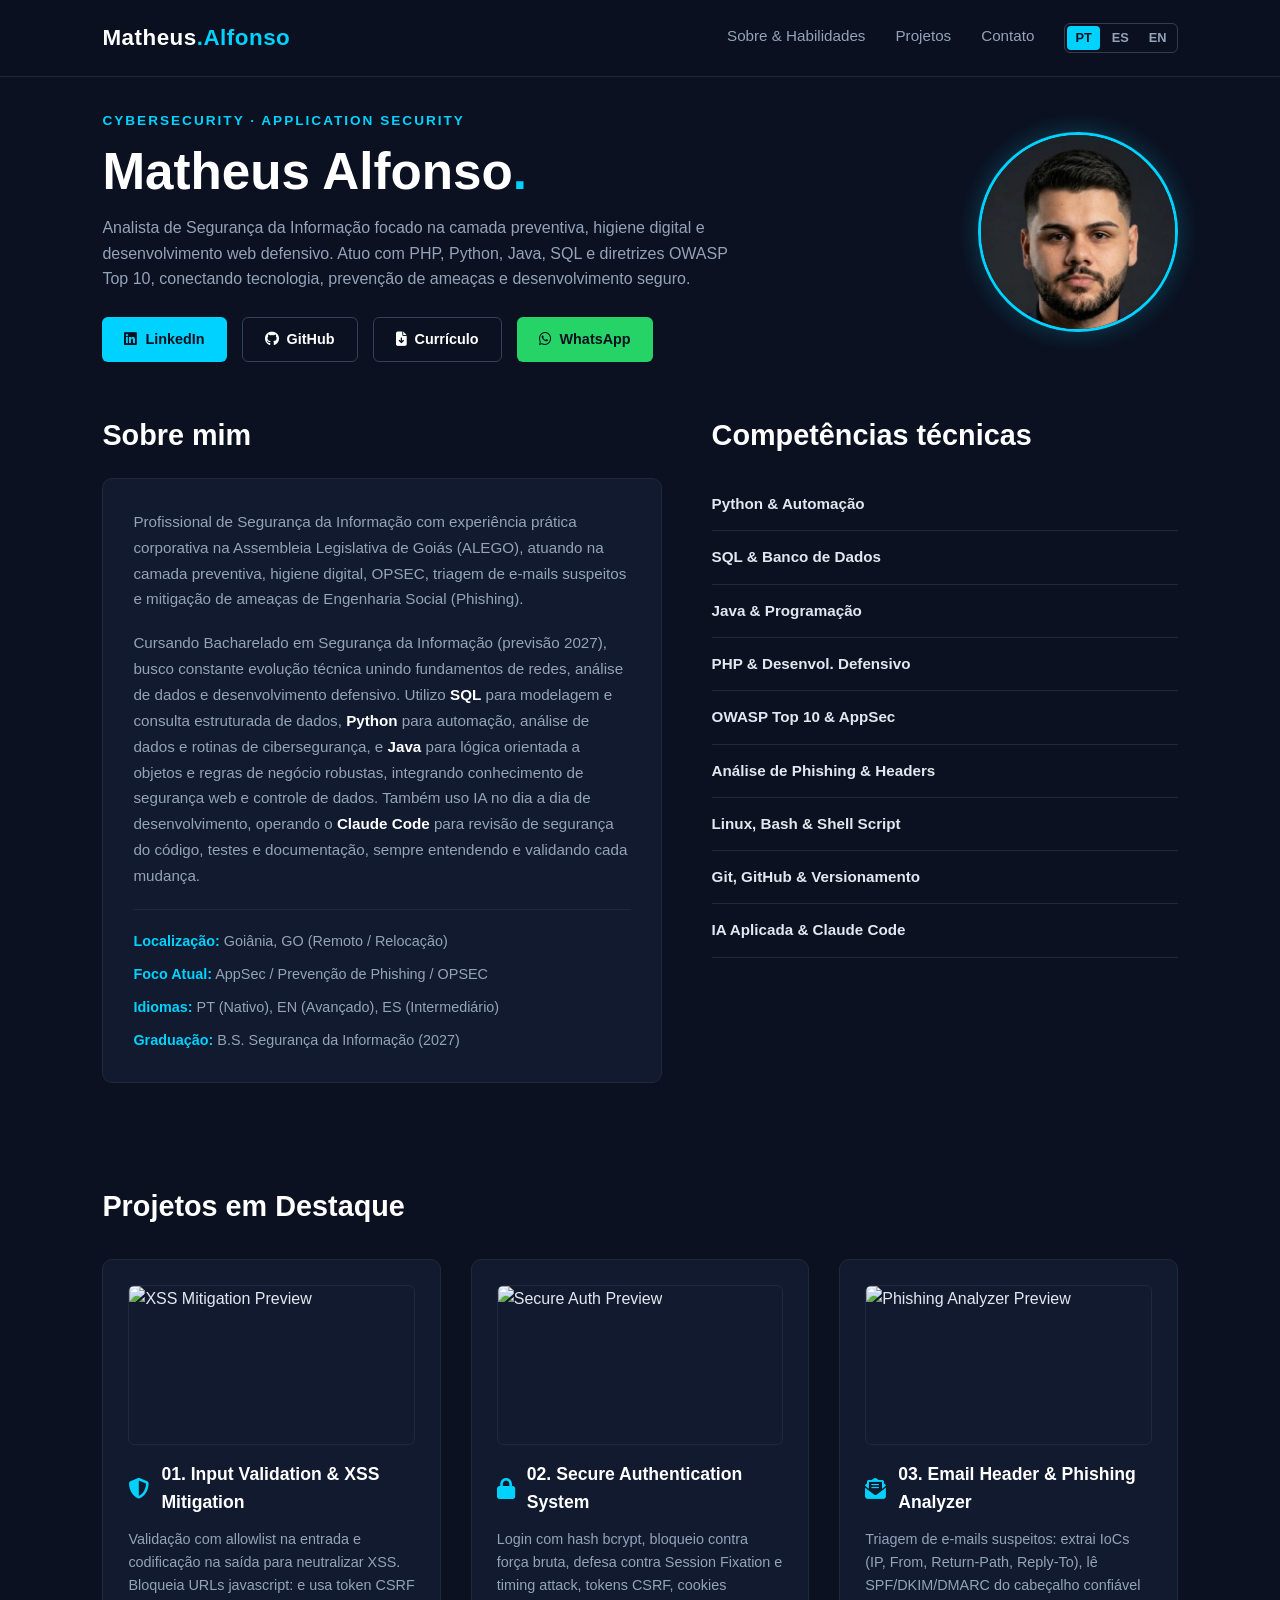
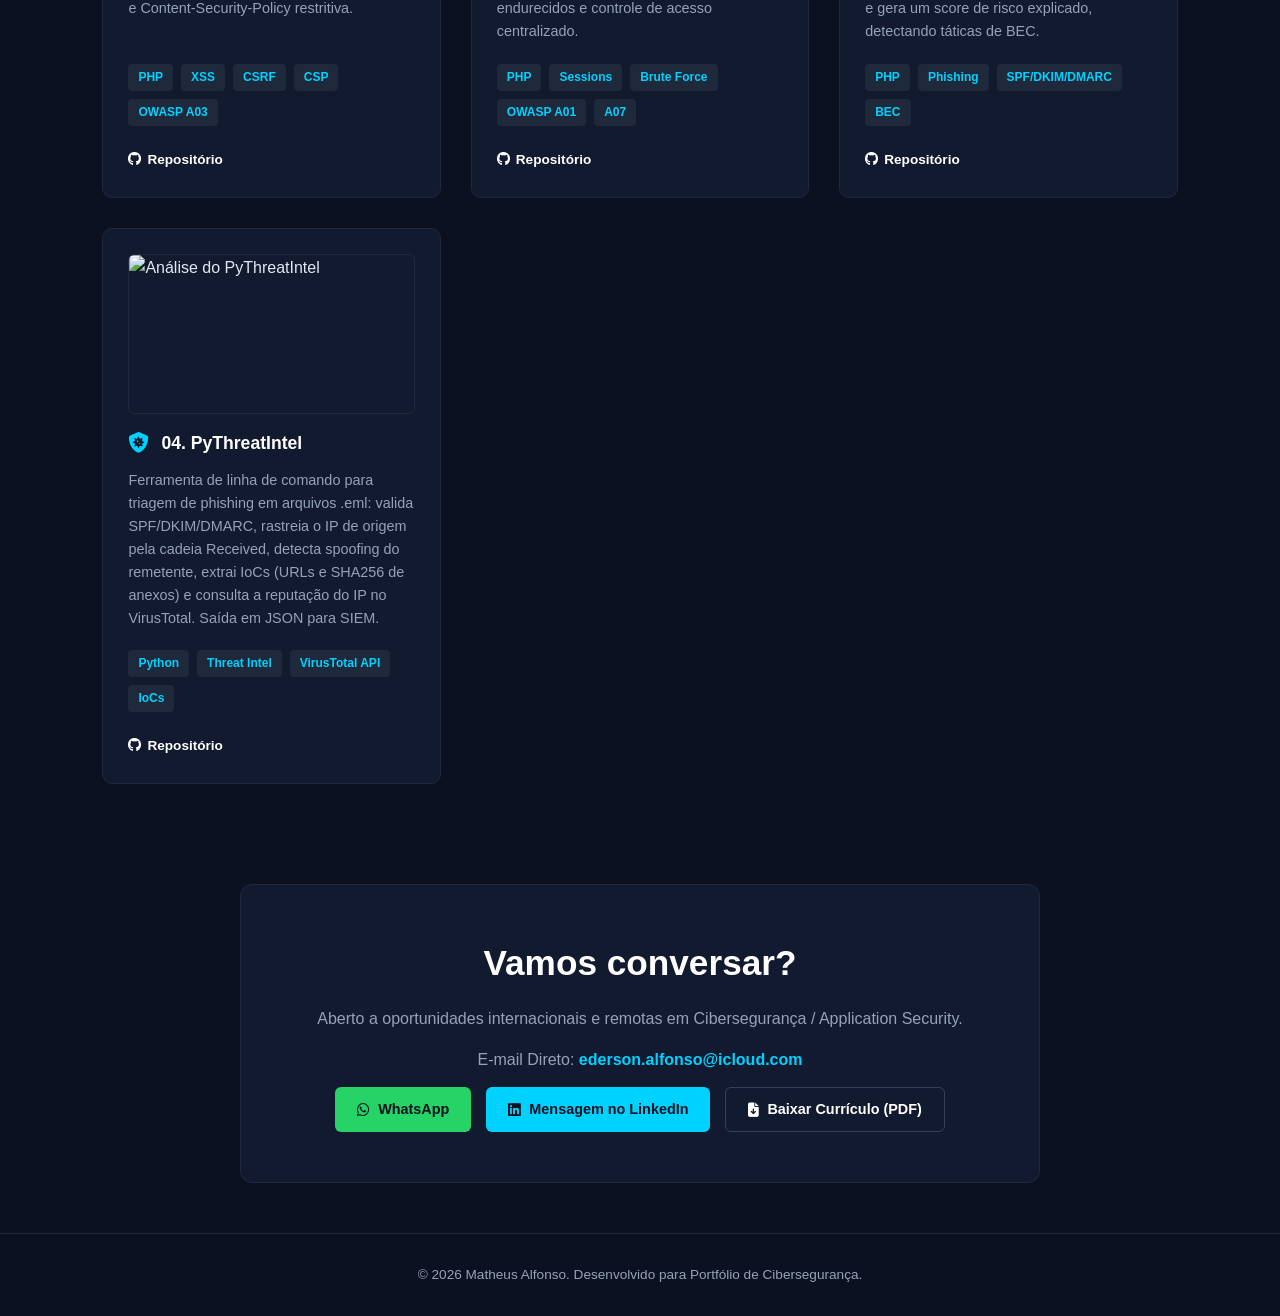
==== index.html @ 8b328e0f "Add PyThreatIntel project card (PT/ES/EN)" ====
<!DOCTYPE html>
<html lang="pt-BR">
<head>
    <meta charset="UTF-8">
    <meta http-equiv="Content-Security-Policy" content="default-src 'none'; img-src 'self' https://raw.githubusercontent.com; style-src 'self' https://cdnjs.cloudflare.com; font-src https://cdnjs.cloudflare.com; base-uri 'none'; form-action 'none'; upgrade-insecure-requests">
    <meta name="referrer" content="strict-origin-when-cross-origin">
    <meta name="viewport" content="width=device-width, initial-scale=1.0">
    <title>Matheus Alfonso | Cybersecurity & Application Security Analyst</title>
    <meta name="description" content="Portfólio de Matheus Alfonso: Application Security, prevenção de phishing e desenvolvimento web defensivo.">
    <link rel="alternate" hreflang="pt-BR" href="https://mattheusalfonso.github.io/">
    <link rel="alternate" hreflang="es" href="https://mattheusalfonso.github.io/es.html">
    <link rel="alternate" hreflang="en" href="https://mattheusalfonso.github.io/en.html">
    <link rel="icon" href="favicon.svg" type="image/svg+xml">
    <link rel="apple-touch-icon" href="apple-touch-icon.png">
    <meta property="og:type" content="website">
    <meta property="og:url" content="https://mattheusalfonso.github.io/">
    <meta property="og:title" content="Matheus Alfonso | Cybersecurity & Application Security Analyst">
    <meta property="og:description" content="Portfólio de Matheus Alfonso: Application Security, prevenção de phishing e desenvolvimento web defensivo.">
    <meta property="og:image" content="https://mattheusalfonso.github.io/og-image.png">
    <meta property="og:image:width" content="1200">
    <meta property="og:image:height" content="630">
    <meta property="og:locale" content="pt_BR">
    <meta name="twitter:card" content="summary_large_image">
    <link rel="stylesheet" href="style.css">
    <!-- FontAwesome para Ícones -->
    <link rel="stylesheet" href="https://cdnjs.cloudflare.com/ajax/libs/font-awesome/6.4.0/css/all.min.css" integrity="sha512-iecdLmaskl7CVkqkXNQ/ZH/XLlvWZOJyj7Yy7tcenmpD1ypASozpmT/E0iPtmFIB46ZmdtAc9eNBvH0H/ZpiBw==" crossorigin="anonymous" referrerpolicy="no-referrer">
</head>
<body>

    <!-- NAV BAR -->
    <nav class="navbar">
        <div class="logo">Matheus<span>.Alfonso</span></div>
        <ul class="nav-links">
            <li><a href="#about">Sobre & Habilidades</a></li>
            <li><a href="#projects">Projetos</a></li>
            <li><a href="#contact">Contato</a></li>
            <li class="lang-switch"><a href="index.html" class="active" aria-current="true">PT</a><a href="es.html" lang="es">ES</a><a href="en.html" lang="en">EN</a></li>
        </ul>
    </nav>

    <!-- HERO SECTION (COM BIO EMBAIXO DO NOME) -->
    <header class="hero">
        <div class="hero-container">
            <div class="hero-content">
                <span class="hero-subtitle">CYBERSECURITY · APPLICATION SECURITY</span>
                <h1>Matheus Alfonso<span class="dot">.</span></h1>
                
                <!-- BIO CURTA EMBAIXO DO NOME -->
                <p class="hero-bio">
                    Analista de Segurança da Informação focado na camada preventiva, higiene digital e desenvolvimento web defensivo. Atuo com PHP, Python, Java, SQL e diretrizes OWASP Top 10, conectando tecnologia, prevenção de ameaças e desenvolvimento seguro.
                </p>
                
                <!-- BOTÕES DO TOPO -->
                <div class="hero-buttons">
                    <a href="https://www.linkedin.com/in/mattheusalfonso" target="_blank" rel="noopener noreferrer" class="btn btn-primary"><i class="fab fa-linkedin"></i> LinkedIn</a>
                    <a href="https://github.com/MattheusAlfonso" target="_blank" rel="noopener noreferrer" class="btn btn-secondary"><i class="fab fa-github"></i> GitHub</a>
                    <a href="cv-pt.pdf" download="CV-Matheus-Alfonso-PT.pdf" class="btn btn-secondary"><i class="fas fa-file-arrow-down"></i> Currículo</a>
                    <a href="https://wa.me/5562920038598?text=Ol%C3%A1%20Matheus,%20vi%20seu%20portf%C3%B3lio%20de%20Ciberseguran%C3%A7a%20e%20gostaria%20de%20conversar!" target="_blank" rel="noopener noreferrer" class="btn btn-whatsapp"><i class="fab fa-whatsapp"></i> WhatsApp</a>
                </div>
            </div>
            
            <!-- FOTO DE PERFIL COM SHADOW NEON -->
            <div class="hero-avatar">
                <img src="profile.jpg" alt="Matheus Alfonso" class="avatar-img">
            </div>
        </div>
    </header>

    <!-- SOBRE MIM + COMPETÊNCIAS TÉCNICAS (LADO A LADO) -->
    <section id="about" class="section">
        <div class="about-container">
            
            <!-- COLUNA DA ESQUERDA: SOBRE MIM -->
            <div class="about-text-column">
                <h2 class="section-title-left">Sobre mim</h2>
                <div class="about-card">
                    <p>Profissional de Segurança da Informação com experiência prática corporativa na Assembleia Legislativa de Goiás (ALEGO), atuando na camada preventiva, higiene digital, OPSEC, triagem de e-mails suspeitos e mitigação de ameaças de Engenharia Social (Phishing).</p>

                    <p>Cursando Bacharelado em Segurança da Informação (previsão 2027), busco constante evolução técnica unindo fundamentos de redes, análise de dados e desenvolvimento defensivo. Utilizo <strong>SQL</strong> para modelagem e consulta estruturada de dados, <strong>Python</strong> para automação, análise de dados e rotinas de cibersegurança, e <strong>Java</strong> para lógica orientada a objetos e regras de negócio robustas, integrando conhecimento de segurança web e controle de dados. Também uso IA no dia a dia de desenvolvimento, operando o <strong>Claude Code</strong> para revisão de segurança do código, testes e documentação, sempre entendendo e validando cada mudança.</p>

                    <div class="info-grid">
                        <div><strong>Localização:</strong> Goiânia, GO (Remoto / Relocação)</div>
                        <div><strong>Foco Atual:</strong> AppSec / Prevenção de Phishing / OPSEC</div>
                        <div><strong>Idiomas:</strong> PT (Nativo), EN (Avançado), ES (Intermediário)</div>
                        <div><strong>Graduação:</strong> B.S. Segurança da Informação (2027)</div>
                    </div>
                </div>
            </div>

            <!-- COLUNA DA DIREITA: COMPETÊNCIAS TÉCNICAS -->
            <div class="skills-column">
                <h2 class="skills-title">Competências técnicas</h2>
                <div class="skills-grid">
                    <div class="skill-item">
                        <span class="skill-name">Python & Automação</span>
                    </div>
                    <div class="skill-item">
                        <span class="skill-name">SQL & Banco de Dados</span>
                    </div>
                    <div class="skill-item">
                        <span class="skill-name">Java & Programação</span>
                    </div>
                    <div class="skill-item">
                        <span class="skill-name">PHP & Desenvol. Defensivo</span>
                    </div>
                    <div class="skill-item">
                        <span class="skill-name">OWASP Top 10 & AppSec</span>
                    </div>
                    <div class="skill-item">
                        <span class="skill-name">Análise de Phishing & Headers</span>
                    </div>
                    <div class="skill-item">
                        <span class="skill-name">Linux, Bash & Shell Script</span>
                    </div>
                    <div class="skill-item">
                        <span class="skill-name">Git, GitHub & Versionamento</span>
                    </div>
                    <div class="skill-item">
                        <span class="skill-name">IA Aplicada & Claude Code</span>
                    </div>
                </div>
            </div>

        </div>
    </section>

    <!-- PROJETOS EM DESTAQUE -->
    <section id="projects" class="section">
        <h2 class="section-title">Projetos em Destaque</h2>
        <div class="projects-grid">

            <!-- Card 1 -->
            <div class="project-card">
                <div class="project-img-box">
                    <img src="https://raw.githubusercontent.com/MattheusAlfonso/01-input-validation-security/main/preview.png" alt="XSS Mitigation Preview" class="project-img">
                </div>
                <div class="card-header">
                    <i class="fas fa-shield-alt project-icon"></i>
                    <h3>01. Input Validation & XSS Mitigation</h3>
                </div>
                <p>Validação com allowlist na entrada e codificação na saída para neutralizar XSS. Bloqueia URLs <code>javascript:</code> e usa token CSRF e Content-Security-Policy restritiva.</p>
                <div class="tags">
                    <span>PHP</span> <span>XSS</span> <span>CSRF</span> <span>CSP</span> <span>OWASP A03</span>
                </div>
                <div class="card-links">
                    <a href="https://github.com/MattheusAlfonso/01-input-validation-security" target="_blank" rel="noopener noreferrer"><i class="fab fa-github"></i> Repositório</a>
                </div>
            </div>

            <!-- Card 2 -->
            <div class="project-card">
                <div class="project-img-box">
                    <img src="https://raw.githubusercontent.com/MattheusAlfonso/secure-auth-system/main/preview.png" alt="Secure Auth Preview" class="project-img">
                </div>
                <div class="card-header">
                    <i class="fas fa-lock project-icon"></i>
                    <h3>02. Secure Authentication System</h3>
                </div>
                <p>Login com hash bcrypt, bloqueio contra força bruta, defesa contra Session Fixation e timing attack, tokens CSRF, cookies endurecidos e controle de acesso centralizado.</p>
                <div class="tags">
                    <span>PHP</span> <span>Sessions</span> <span>Brute Force</span> <span>OWASP A01</span> <span>A07</span>
                </div>
                <div class="card-links">
                    <a href="https://github.com/MattheusAlfonso/secure-auth-system" target="_blank" rel="noopener noreferrer"><i class="fab fa-github"></i> Repositório</a>
                </div>
            </div>

            <!-- Card 3 -->
            <div class="project-card">
                <div class="project-img-box">
                    <img src="https://raw.githubusercontent.com/MattheusAlfonso/email-header-analyzer/main/preview.png" alt="Phishing Analyzer Preview" class="project-img">
                </div>
                <div class="card-header">
                    <i class="fas fa-envelope-open-text project-icon"></i>
                    <h3>03. Email Header & Phishing Analyzer</h3>
                </div>
                <p>Triagem de e-mails suspeitos: extrai IoCs (IP, From, Return-Path, Reply-To), lê SPF/DKIM/DMARC do cabeçalho confiável e gera um score de risco explicado, detectando táticas de BEC.</p>
                <div class="tags">
                    <span>PHP</span> <span>Phishing</span> <span>SPF/DKIM/DMARC</span> <span>BEC</span>
                </div>
                <div class="card-links">
                    <a href="https://github.com/MattheusAlfonso/email-header-analyzer" target="_blank" rel="noopener noreferrer"><i class="fab fa-github"></i> Repositório</a>
                </div>
            </div>

            <!-- Card 4 -->
            <div class="project-card">
                <div class="project-img-box">
                    <img src="https://raw.githubusercontent.com/MattheusAlfonso/pythreatintel/main/img/samples-phishing.png" alt="Análise do PyThreatIntel" class="project-img">
                </div>
                <div class="card-header">
                    <i class="fas fa-shield-virus project-icon"></i>
                    <h3>04. PyThreatIntel</h3>
                </div>
                <p>Ferramenta de linha de comando para triagem de phishing em arquivos .eml: valida SPF/DKIM/DMARC, rastreia o IP de origem pela cadeia Received, detecta spoofing do remetente, extrai IoCs (URLs e SHA256 de anexos) e consulta a reputação do IP no VirusTotal. Saída em JSON para SIEM.</p>
                <div class="tags">
                    <span>Python</span> <span>Threat Intel</span> <span>VirusTotal API</span> <span>IoCs</span>
                </div>
                <div class="card-links">
                    <a href="https://github.com/MattheusAlfonso/pythreatintel" target="_blank" rel="noopener noreferrer"><i class="fab fa-github"></i> Repositório</a>
                </div>
            </div>

        </div>
    </section>

    <!-- CONTATO -->
    <section id="contact" class="section">
        <div class="contact-box">
            <h2>Vamos conversar?</h2>
            <p>Aberto a oportunidades internacionais e remotas em Cibersegurança / Application Security.</p>
            <p class="email-clean">E-mail Direto: <span>ederson.alfonso@icloud.com</span></p>
            <div class="contact-buttons">
                <a href="https://wa.me/5562920038598?text=Ol%C3%A1%20Matheus,%20vi%20seu%20portf%C3%B3lio%20de%20Ciberseguran%C3%A7a%20e%20gostaria%20de%20conversar!" target="_blank" rel="noopener noreferrer" class="btn btn-whatsapp"><i class="fab fa-whatsapp"></i> WhatsApp</a>
                <a href="https://www.linkedin.com/in/mattheusalfonso" target="_blank" rel="noopener noreferrer" class="btn btn-primary"><i class="fab fa-linkedin"></i> Mensagem no LinkedIn</a>
                <a href="cv-pt.pdf" download="CV-Matheus-Alfonso-PT.pdf" class="btn btn-secondary"><i class="fas fa-file-arrow-down"></i> Baixar Currículo (PDF)</a>
            </div>
        </div>
    </section>

    <footer>
        <p>&copy; 2026 Matheus Alfonso. Desenvolvido para Portfólio de Cibersegurança.</p>
    </footer>

</body>
</html>
---- style.css ----
/* RESET E VARIÁVEIS GLOBAIS */
* {
    margin: 0;
    padding: 0;
    box-sizing: border-box;
    font-family: 'Segoe UI', Roboto, -apple-system, sans-serif;
}

:root {
    --bg-color: #0b1120;
    --card-bg: #111a2e;
    --accent-blue: #00d2ff;
    --accent-green: #25d366;
    --text-primary: #e2e8f0;
    --text-secondary: #94a3b8;
    --border-color: #1e293b;
    --card-hover: #162238;
}

body {
    background-color: var(--bg-color);
    color: var(--text-primary);
    line-height: 1.6;
    overflow-x: hidden;
}

/* NAVBAR */
.navbar {
    display: flex;
    justify-content: space-between;
    align-items: center;
    padding: 20px 8%;
    background-color: rgba(11, 17, 32, 0.95);
    position: fixed;
    top: 0;
    width: 100%;
    z-index: 1000;
    backdrop-filter: blur(8px);
    border-bottom: 1px solid var(--border-color);
}

.logo {
    font-size: 1.4rem;
    font-weight: 700;
    color: #fff;
    letter-spacing: 0.5px;
}

.logo span {
    color: var(--accent-blue);
}

.nav-links {
    display: flex;
    list-style: none;
    gap: 30px;
}

.nav-links a {
    color: var(--text-secondary);
    text-decoration: none;
    font-size: 0.95rem;
    transition: color 0.3s ease;
}

.nav-links a:hover {
    color: var(--accent-blue);
}

/* HERO SECTION (COMPACTO E ALINHADO) */
.hero {
    padding: 110px 8% 30px 8%;
    display: flex;
    align-items: center;
}

.hero-container {
    display: flex;
    justify-content: space-between;
    align-items: center;
    width: 100%;
    gap: 50px;
}

.hero-content {
    max-width: 650px;
}

.hero-subtitle {
    color: var(--accent-blue);
    font-size: 0.85rem;
    font-weight: 600;
    letter-spacing: 2px;
    display: block;
    margin-bottom: 12px;
}

.hero-content h1 {
    font-size: 3.2rem;
    font-weight: 800;
    line-height: 1.1;
    color: #ffffff;
    margin-bottom: 15px;
}

.hero-content .dot {
    color: var(--accent-blue);
}

.hero-bio {
    font-size: 1rem;
    color: var(--text-secondary);
    margin-bottom: 25px;
    line-height: 1.6;
}

.hero-buttons {
    display: flex;
    gap: 15px;
    flex-wrap: wrap;
}

/* BOTÕES */
.btn {
    padding: 10px 22px;
    border-radius: 6px;
    text-decoration: none;
    font-weight: 600;
    font-size: 0.9rem;
    display: inline-flex;
    align-items: center;
    gap: 8px;
    transition: all 0.3s ease;
}

.btn-primary {
    background-color: var(--accent-blue);
    color: #0b1120;
}

.btn-primary:hover {
    background-color: #38bdf8;
    transform: translateY(-2px);
}

.btn-secondary {
    background-color: transparent;
    color: #fff;
    border: 1px solid #334155;
}

.btn-secondary:hover {
    background-color: #1e293b;
    border-color: var(--text-secondary);
    transform: translateY(-2px);
}

.btn-whatsapp {
    background-color: var(--accent-green);
    color: #0b1120;
}

.btn-whatsapp:hover {
    background-color: #20ba5a;
    transform: translateY(-2px);
}

/* AVATAR HERO */
.hero-avatar {
    flex-shrink: 0;
}

.avatar-img {
    width: 200px;
    height: 200px;
    border-radius: 50%;
    object-fit: cover;
    border: 3px solid var(--accent-blue);
    box-shadow: 0 0 25px rgba(0, 210, 255, 0.25);
}

/* SEÇÃO SOBRE MIM & COMPETÊNCIAS (LADO A LADO) */
.section {
    padding: 50px 8%;
}

#about {
    padding-top: 20px;
}

.about-container {
    display: grid;
    grid-template-columns: 1.2fr 1fr;
    gap: 50px;
    align-items: start;
}

.section-title-left, .skills-title {
    font-size: 1.8rem;
    font-weight: 700;
    color: #ffffff;
    margin-bottom: 20px;
}

.about-card {
    background-color: var(--card-bg);
    padding: 30px;
    border-radius: 10px;
    border: 1px solid var(--border-color);
}

.about-card p {
    color: var(--text-secondary);
    margin-bottom: 18px;
    font-size: 0.95rem;
    line-height: 1.7;
}

.about-card strong {
    color: #fff;
}

.info-grid {
    display: grid;
    grid-template-columns: 1fr;
    gap: 10px;
    margin-top: 20px;
    padding-top: 20px;
    border-top: 1px solid var(--border-color);
    font-size: 0.9rem;
    color: var(--text-secondary);
}

.info-grid strong {
    color: var(--accent-blue);
}

/* COLUNA DE COMPETÊNCIAS TÉCNICAS */
.skills-grid {
    display: flex;
    flex-direction: column;
}

.skill-item {
    padding: 14px 0;
    border-bottom: 1px solid var(--border-color);
    display: flex;
    align-items: center;
}

.skill-name {
    font-size: 0.95rem;
    font-weight: 600;
    color: var(--text-primary);
}

/* PROJETOS GRID */
.section-title {
    font-size: 1.8rem;
    font-weight: 700;
    color: #ffffff;
    margin-bottom: 30px;
}

.projects-grid {
    display: grid;
    grid-template-columns: repeat(auto-fit, minmax(300px, 1fr));
    gap: 30px;
}

.project-card {
    background-color: var(--card-bg);
    border-radius: 10px;
    padding: 25px;
    border: 1px solid var(--border-color);
    display: flex;
    flex-direction: column;
    transition: transform 0.3s ease, border-color 0.3s ease;
}

.project-card:hover {
    transform: translateY(-5px);
    border-color: var(--accent-blue);
}

.project-img-box {
    width: 100%;
    height: 160px;
    overflow: hidden;
    border-radius: 6px;
    margin-bottom: 15px;
    border: 1px solid var(--border-color);
}

.project-img {
    width: 100%;
    height: 100%;
    object-fit: cover;
    object-position: top;
    transition: transform 0.3s ease;
}

.project-card:hover .project-img {
    transform: scale(1.05);
}

.card-header {
    display: flex;
    align-items: center;
    gap: 12px;
    margin-bottom: 12px;
}

.project-icon {
    font-size: 1.3rem;
    color: var(--accent-blue);
}

.card-header h3 {
    font-size: 1.1rem;
    color: #fff;
}

.project-card p {
    color: var(--text-secondary);
    font-size: 0.9rem;
    margin-bottom: 20px;
    flex-grow: 1;
}

.tags {
    display: flex;
    gap: 8px;
    flex-wrap: wrap;
    margin-bottom: 20px;
}

.tags span {
    background-color: #1e293b;
    color: var(--accent-blue);
    font-size: 0.75rem;
    padding: 4px 10px;
    border-radius: 4px;
    font-weight: 600;
}

.card-links a {
    color: #fff;
    text-decoration: none;
    font-size: 0.85rem;
    font-weight: 600;
    display: inline-flex;
    align-items: center;
    gap: 6px;
    transition: color 0.3s ease;
}

.card-links a:hover {
    color: var(--accent-blue);
}

/* CONTATO */
.contact-box {
    background-color: var(--card-bg);
    padding: 50px;
    border-radius: 12px;
    text-align: center;
    border: 1px solid var(--border-color);
    max-width: 800px;
    margin: 0 auto;
}

.contact-box h2 {
    font-size: 2.2rem;
    color: #fff;
    margin-bottom: 15px;
}

.contact-box p {
    color: var(--text-secondary);
    margin-bottom: 15px;
}

.email-clean {
    font-size: 1rem;
    color: var(--text-secondary);
    margin-bottom: 25px;
}

.email-clean span {
    color: var(--accent-blue);
    font-weight: 600;
}

.contact-buttons {
    display: flex;
    justify-content: center;
    gap: 15px;
    flex-wrap: wrap;
}

/* FOOTER */
footer {
    text-align: center;
    padding: 30px;
    color: var(--text-secondary);
    font-size: 0.85rem;
    border-top: 1px solid var(--border-color);
}

/* RESPONSIVIDADE */
@media (max-width: 992px) {
    .about-container {
        grid-template-columns: 1fr;
        gap: 40px;
    }
    
    .hero-container {
        flex-direction: column-reverse;
        text-align: center;
    }

    .hero-content {
        max-width: 100%;
    }

    .hero-buttons {
        justify-content: center;
    }

    .hero-content h1 {
        font-size: 2.8rem;
    }
}

/* SELETOR DE IDIOMA */
.lang-switch {
    display: flex;
    gap: 4px;
    border: 1px solid rgba(148, 163, 184, 0.3);
    border-radius: 6px;
    padding: 2px;
}

.nav-links .lang-switch a {
    padding: 2px 8px;
    border-radius: 4px;
    font-size: 0.8rem;
    font-weight: 600;
}

.nav-links .lang-switch a.active {
    background-color: var(--accent-blue);
    color: #0b1120;
}

/* NAVBAR NO CELULAR: só logo + idioma (a página é de rolagem única) */
@media (max-width: 768px) {
    .navbar {
        padding: 14px 16px;
    }

    .nav-links li:not(.lang-switch) {
        display: none;
    }
}
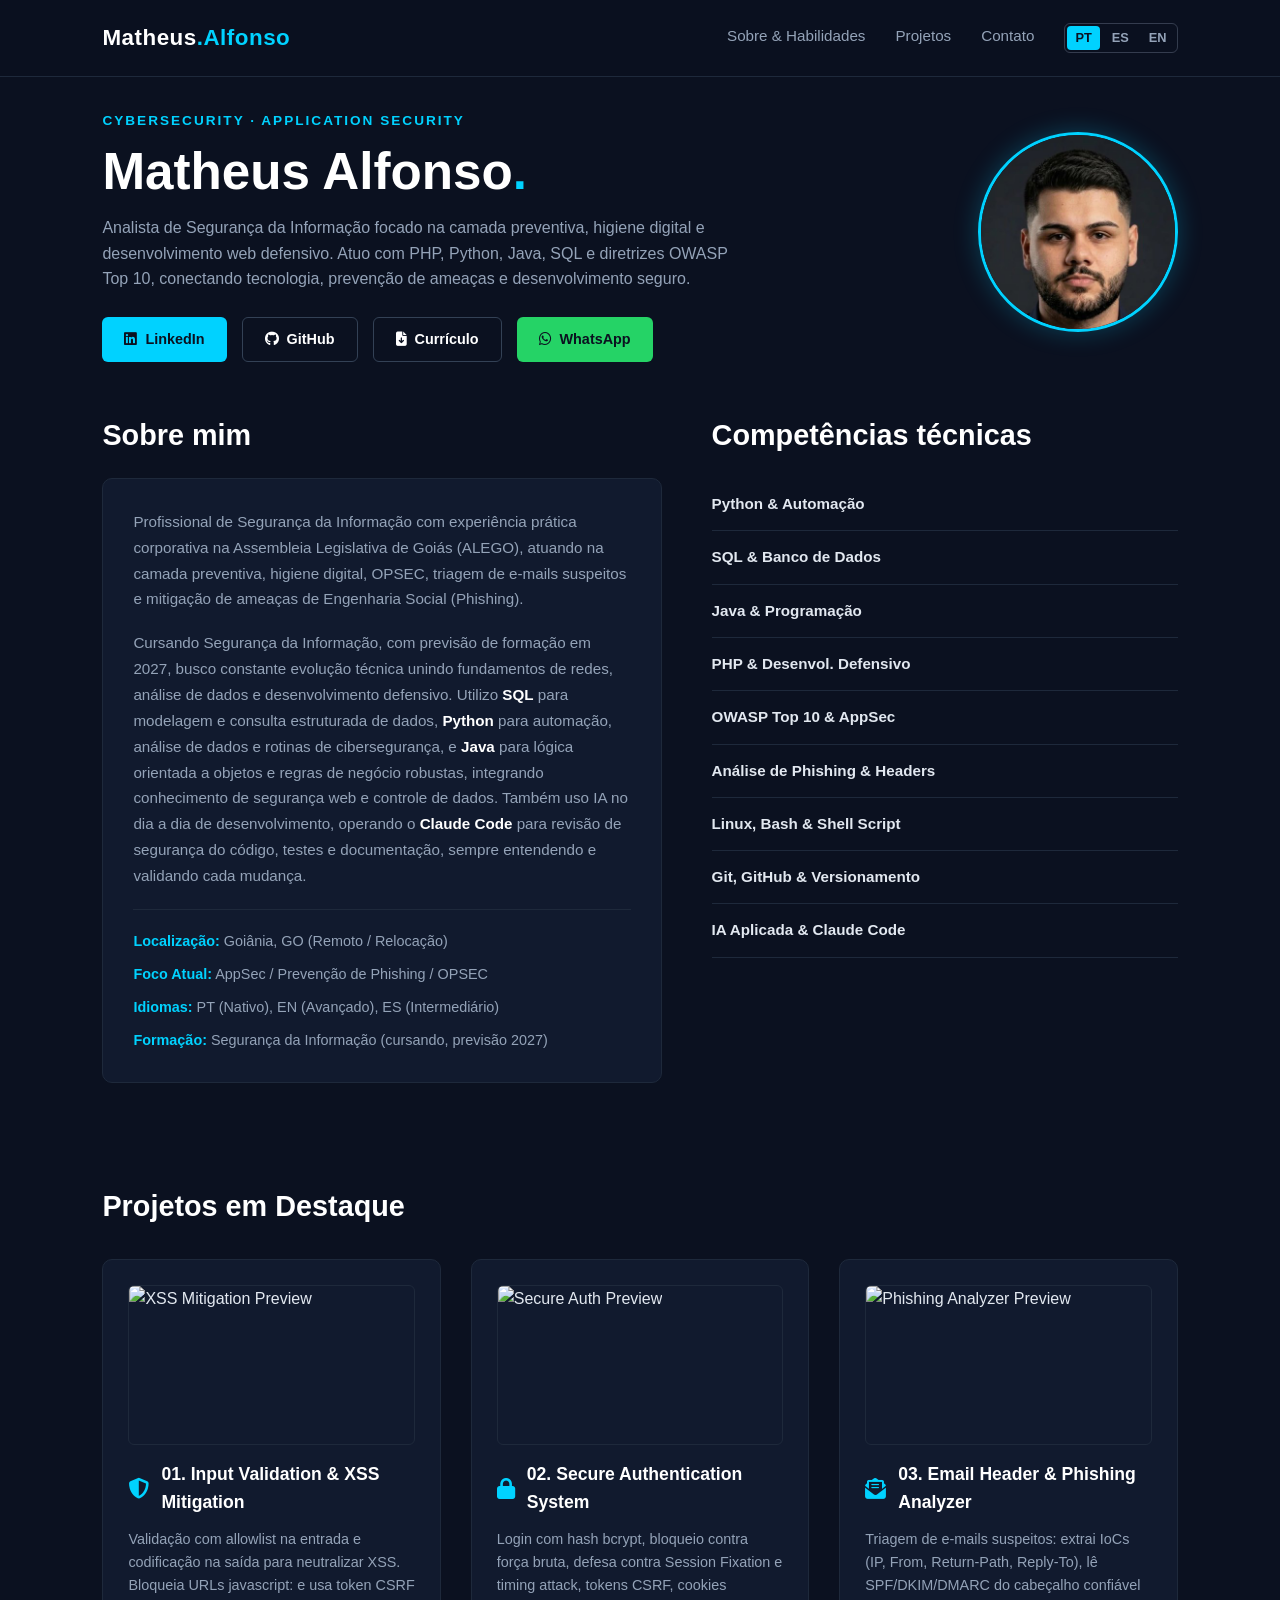
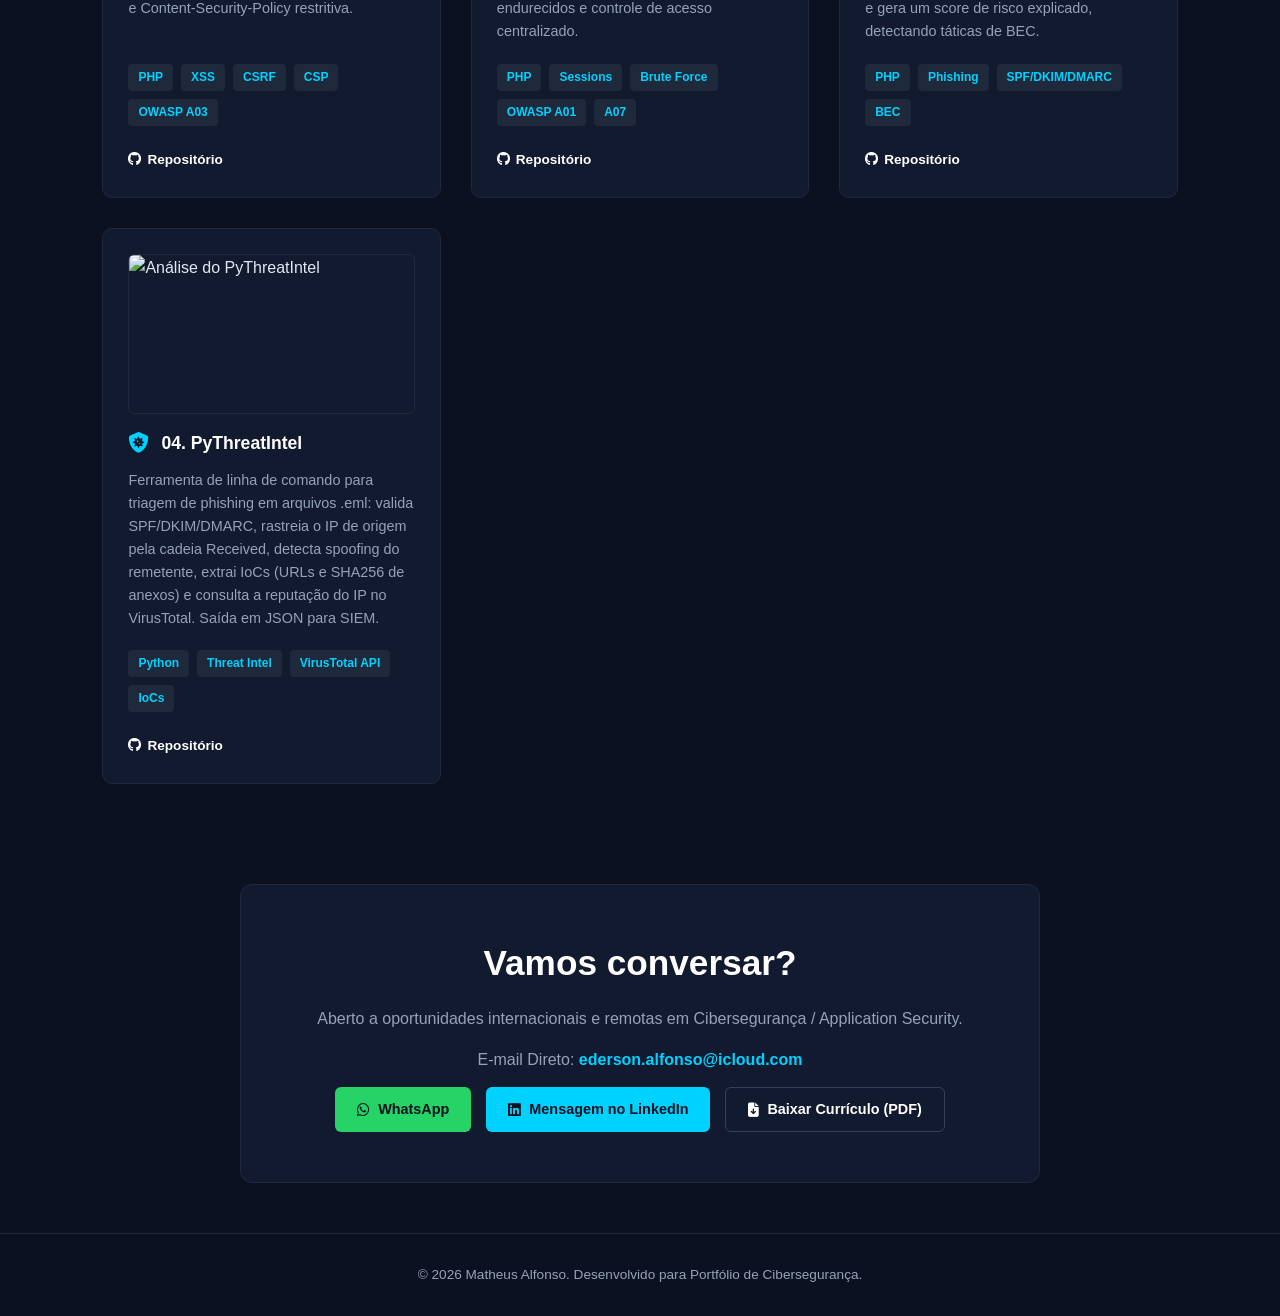
==== commit 6c81f7d2: "Correct education: Information Security program, not a bachelor's degree" ====
--- a/index.html
+++ b/index.html
@@ -76,13 +76,13 @@
                 <div class="about-card">
                     <p>Profissional de Segurança da Informação com experiência prática corporativa na Assembleia Legislativa de Goiás (ALEGO), atuando na camada preventiva, higiene digital, OPSEC, triagem de e-mails suspeitos e mitigação de ameaças de Engenharia Social (Phishing).</p>
 
-                    <p>Cursando Bacharelado em Segurança da Informação (previsão 2027), busco constante evolução técnica unindo fundamentos de redes, análise de dados e desenvolvimento defensivo. Utilizo <strong>SQL</strong> para modelagem e consulta estruturada de dados, <strong>Python</strong> para automação, análise de dados e rotinas de cibersegurança, e <strong>Java</strong> para lógica orientada a objetos e regras de negócio robustas, integrando conhecimento de segurança web e controle de dados. Também uso IA no dia a dia de desenvolvimento, operando o <strong>Claude Code</strong> para revisão de segurança do código, testes e documentação, sempre entendendo e validando cada mudança.</p>
+                    <p>Cursando Segurança da Informação, com previsão de formação em 2027, busco constante evolução técnica unindo fundamentos de redes, análise de dados e desenvolvimento defensivo. Utilizo <strong>SQL</strong> para modelagem e consulta estruturada de dados, <strong>Python</strong> para automação, análise de dados e rotinas de cibersegurança, e <strong>Java</strong> para lógica orientada a objetos e regras de negócio robustas, integrando conhecimento de segurança web e controle de dados. Também uso IA no dia a dia de desenvolvimento, operando o <strong>Claude Code</strong> para revisão de segurança do código, testes e documentação, sempre entendendo e validando cada mudança.</p>
 
                     <div class="info-grid">
                         <div><strong>Localização:</strong> Goiânia, GO (Remoto / Relocação)</div>
                         <div><strong>Foco Atual:</strong> AppSec / Prevenção de Phishing / OPSEC</div>
                         <div><strong>Idiomas:</strong> PT (Nativo), EN (Avançado), ES (Intermediário)</div>
-                        <div><strong>Graduação:</strong> B.S. Segurança da Informação (2027)</div>
+                        <div><strong>Formação:</strong> Segurança da Informação (cursando, previsão 2027)</div>
                     </div>
                 </div>
             </div>
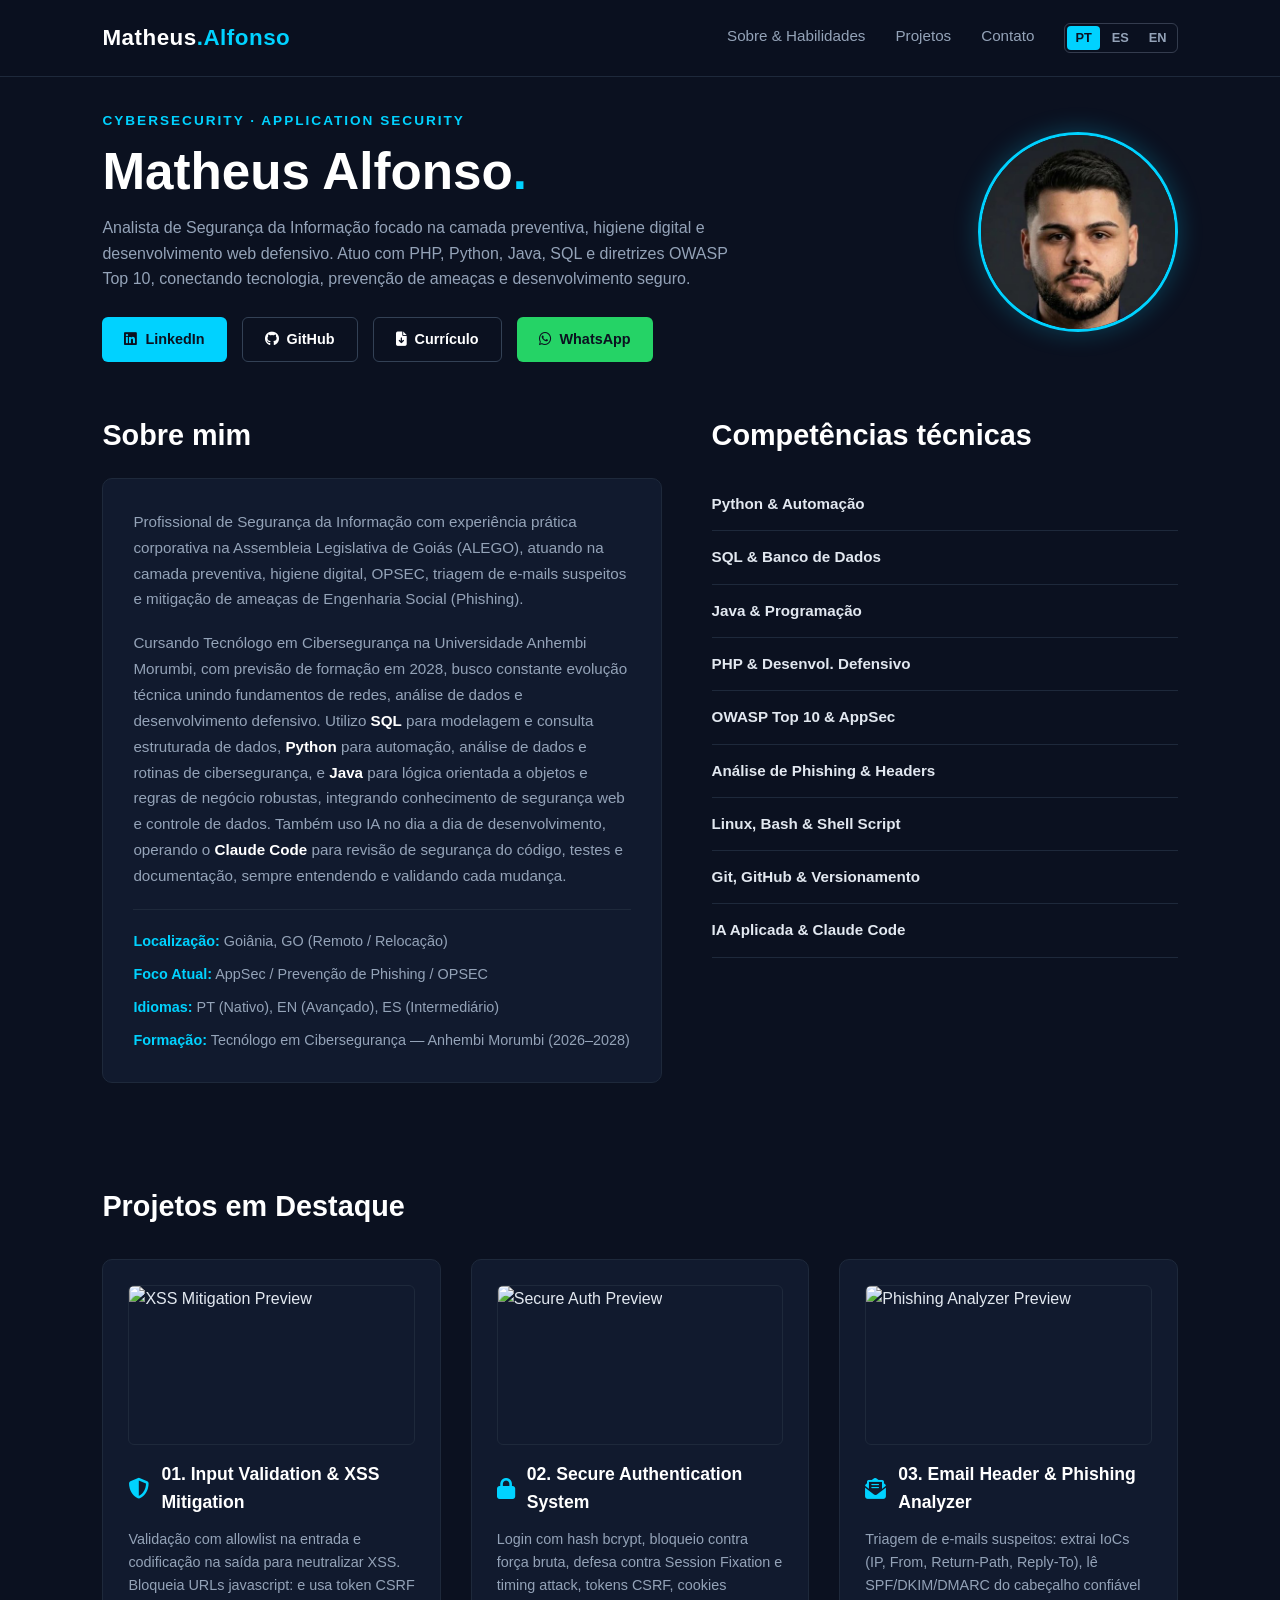
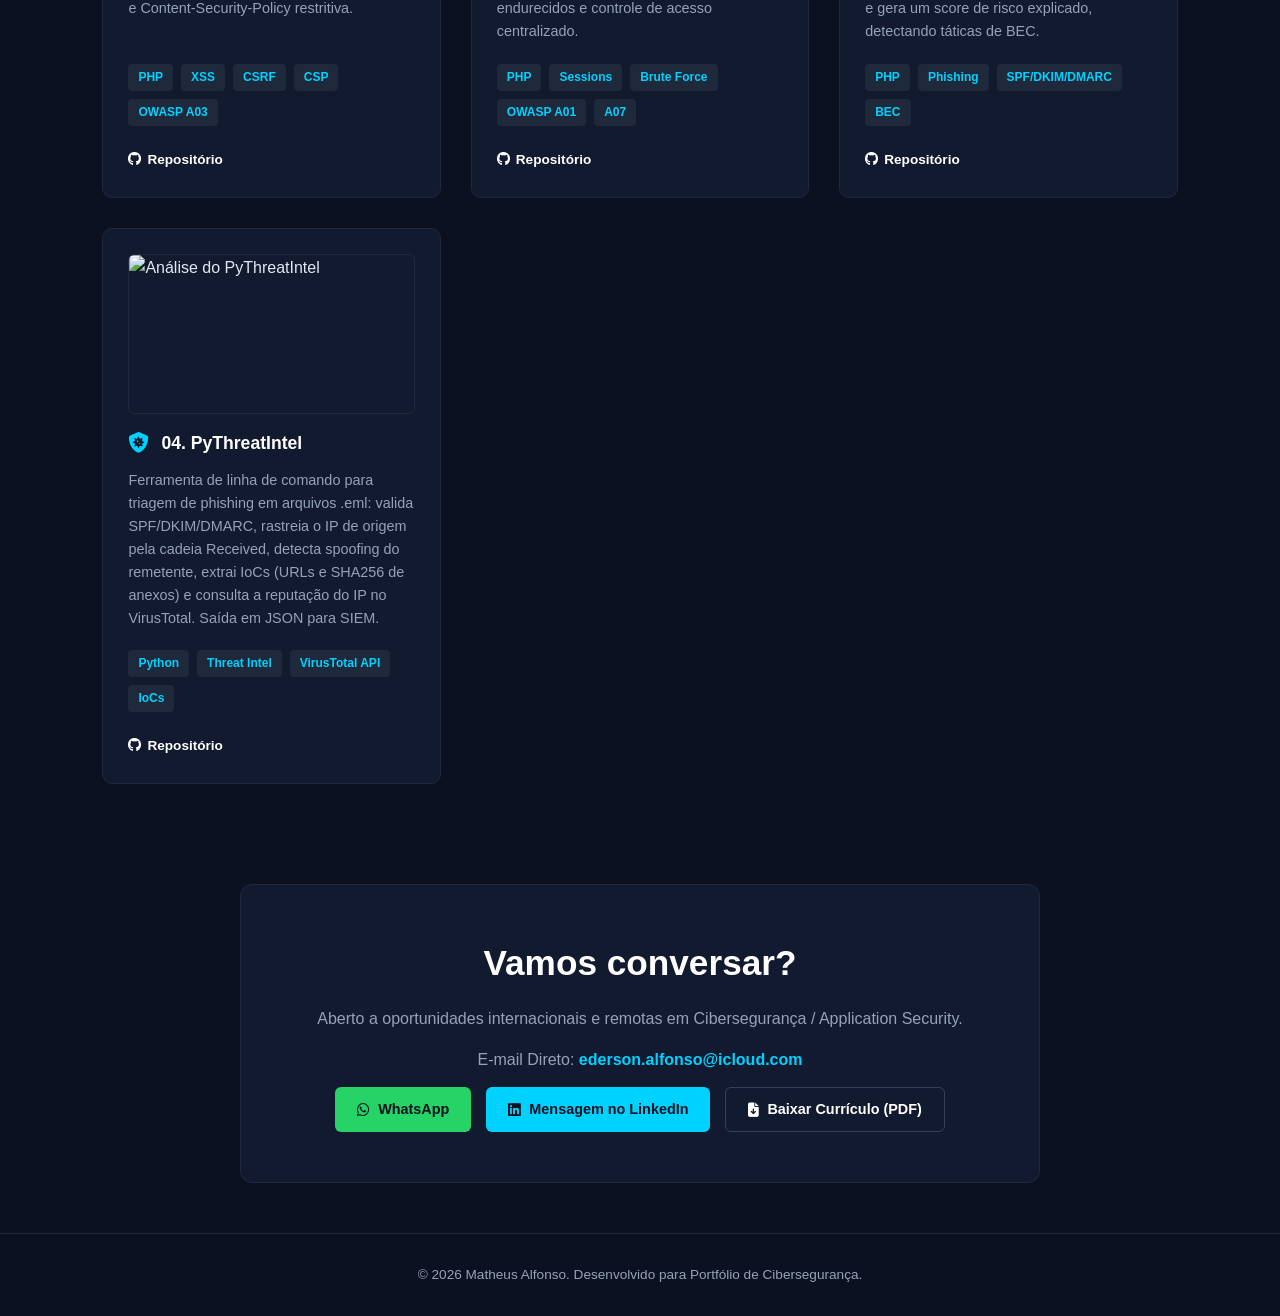
==== commit 6708df1b: "Revise CV and education: real role dates, Anhembi Morumbi technologist degree" ====
--- a/index.html
+++ b/index.html
@@ -76,13 +76,13 @@
                 <div class="about-card">
                     <p>Profissional de Segurança da Informação com experiência prática corporativa na Assembleia Legislativa de Goiás (ALEGO), atuando na camada preventiva, higiene digital, OPSEC, triagem de e-mails suspeitos e mitigação de ameaças de Engenharia Social (Phishing).</p>
 
-                    <p>Cursando Segurança da Informação, com previsão de formação em 2027, busco constante evolução técnica unindo fundamentos de redes, análise de dados e desenvolvimento defensivo. Utilizo <strong>SQL</strong> para modelagem e consulta estruturada de dados, <strong>Python</strong> para automação, análise de dados e rotinas de cibersegurança, e <strong>Java</strong> para lógica orientada a objetos e regras de negócio robustas, integrando conhecimento de segurança web e controle de dados. Também uso IA no dia a dia de desenvolvimento, operando o <strong>Claude Code</strong> para revisão de segurança do código, testes e documentação, sempre entendendo e validando cada mudança.</p>
+                    <p>Cursando Tecnólogo em Cibersegurança na Universidade Anhembi Morumbi, com previsão de formação em 2028, busco constante evolução técnica unindo fundamentos de redes, análise de dados e desenvolvimento defensivo. Utilizo <strong>SQL</strong> para modelagem e consulta estruturada de dados, <strong>Python</strong> para automação, análise de dados e rotinas de cibersegurança, e <strong>Java</strong> para lógica orientada a objetos e regras de negócio robustas, integrando conhecimento de segurança web e controle de dados. Também uso IA no dia a dia de desenvolvimento, operando o <strong>Claude Code</strong> para revisão de segurança do código, testes e documentação, sempre entendendo e validando cada mudança.</p>
 
                     <div class="info-grid">
                         <div><strong>Localização:</strong> Goiânia, GO (Remoto / Relocação)</div>
                         <div><strong>Foco Atual:</strong> AppSec / Prevenção de Phishing / OPSEC</div>
                         <div><strong>Idiomas:</strong> PT (Nativo), EN (Avançado), ES (Intermediário)</div>
-                        <div><strong>Formação:</strong> Segurança da Informação (cursando, previsão 2027)</div>
+                        <div><strong>Formação:</strong> Tecnólogo em Cibersegurança — Anhembi Morumbi (2026–2028)</div>
                     </div>
                 </div>
             </div>
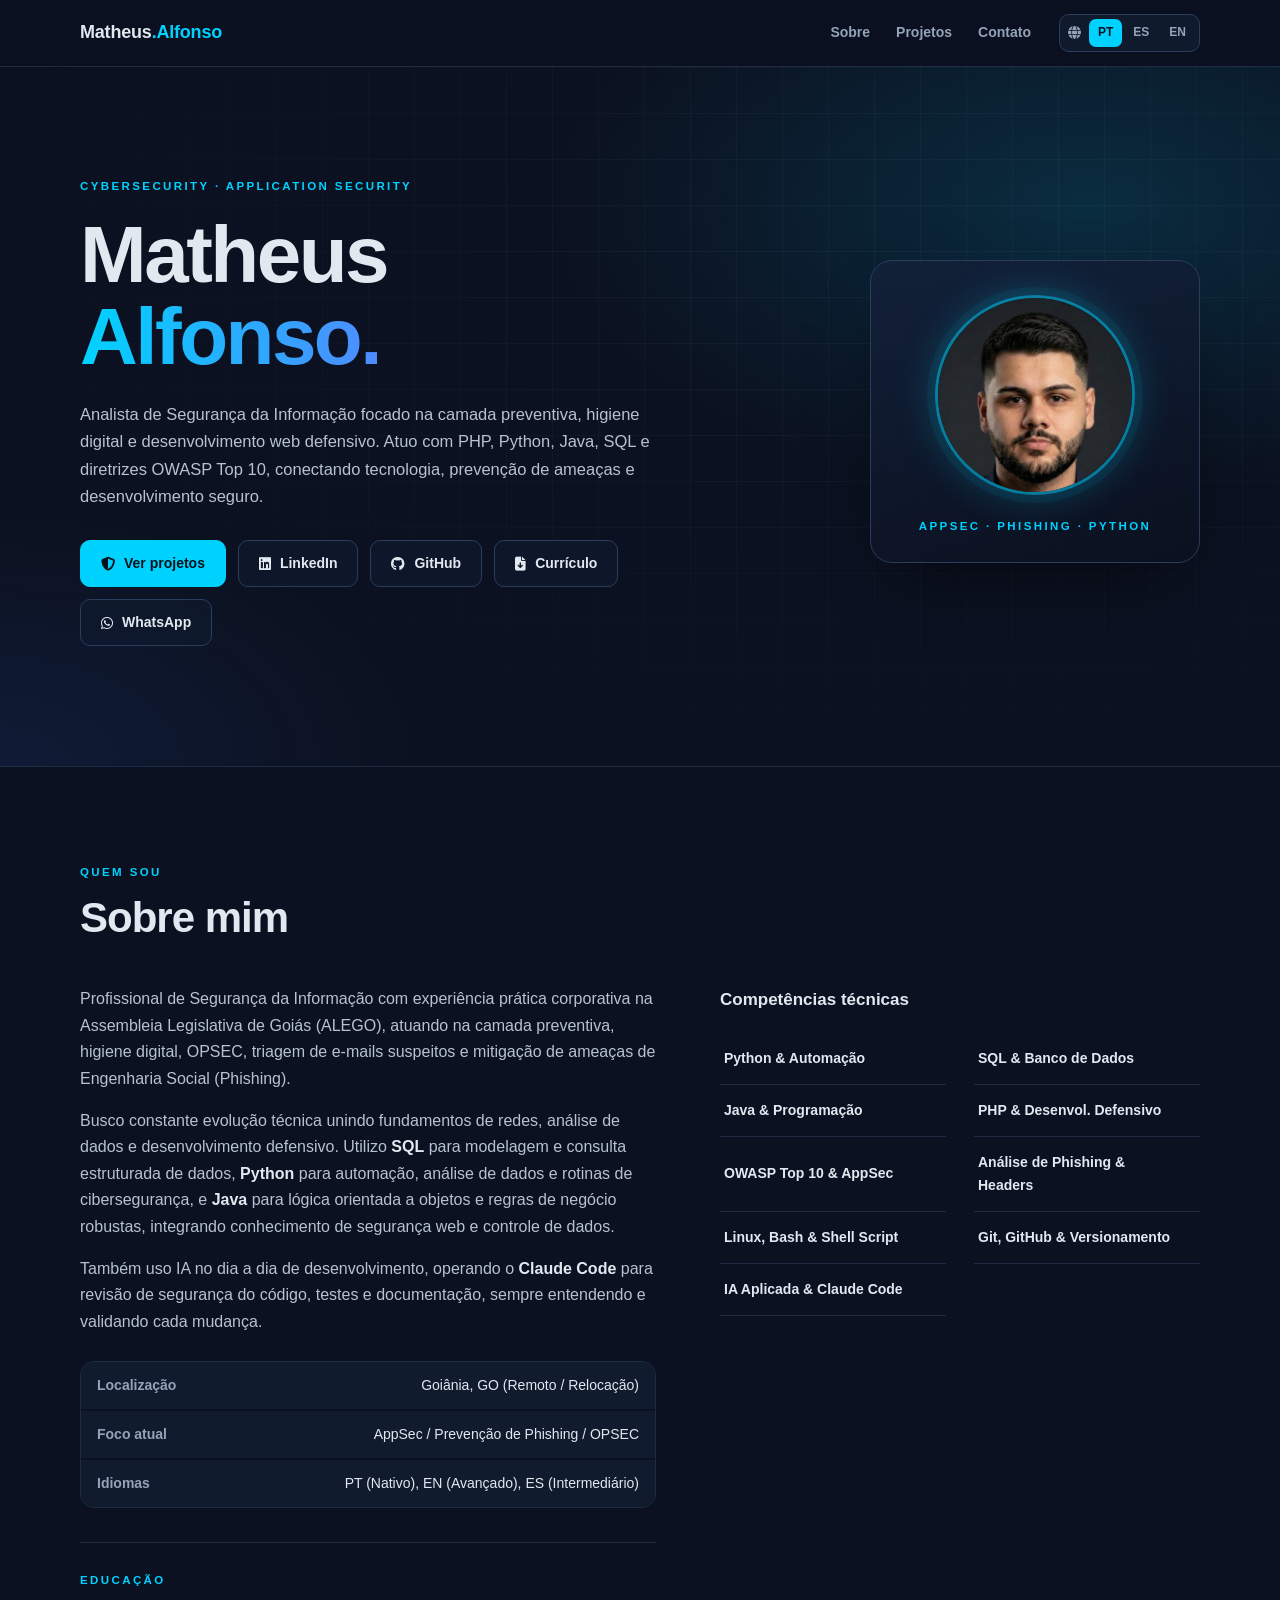
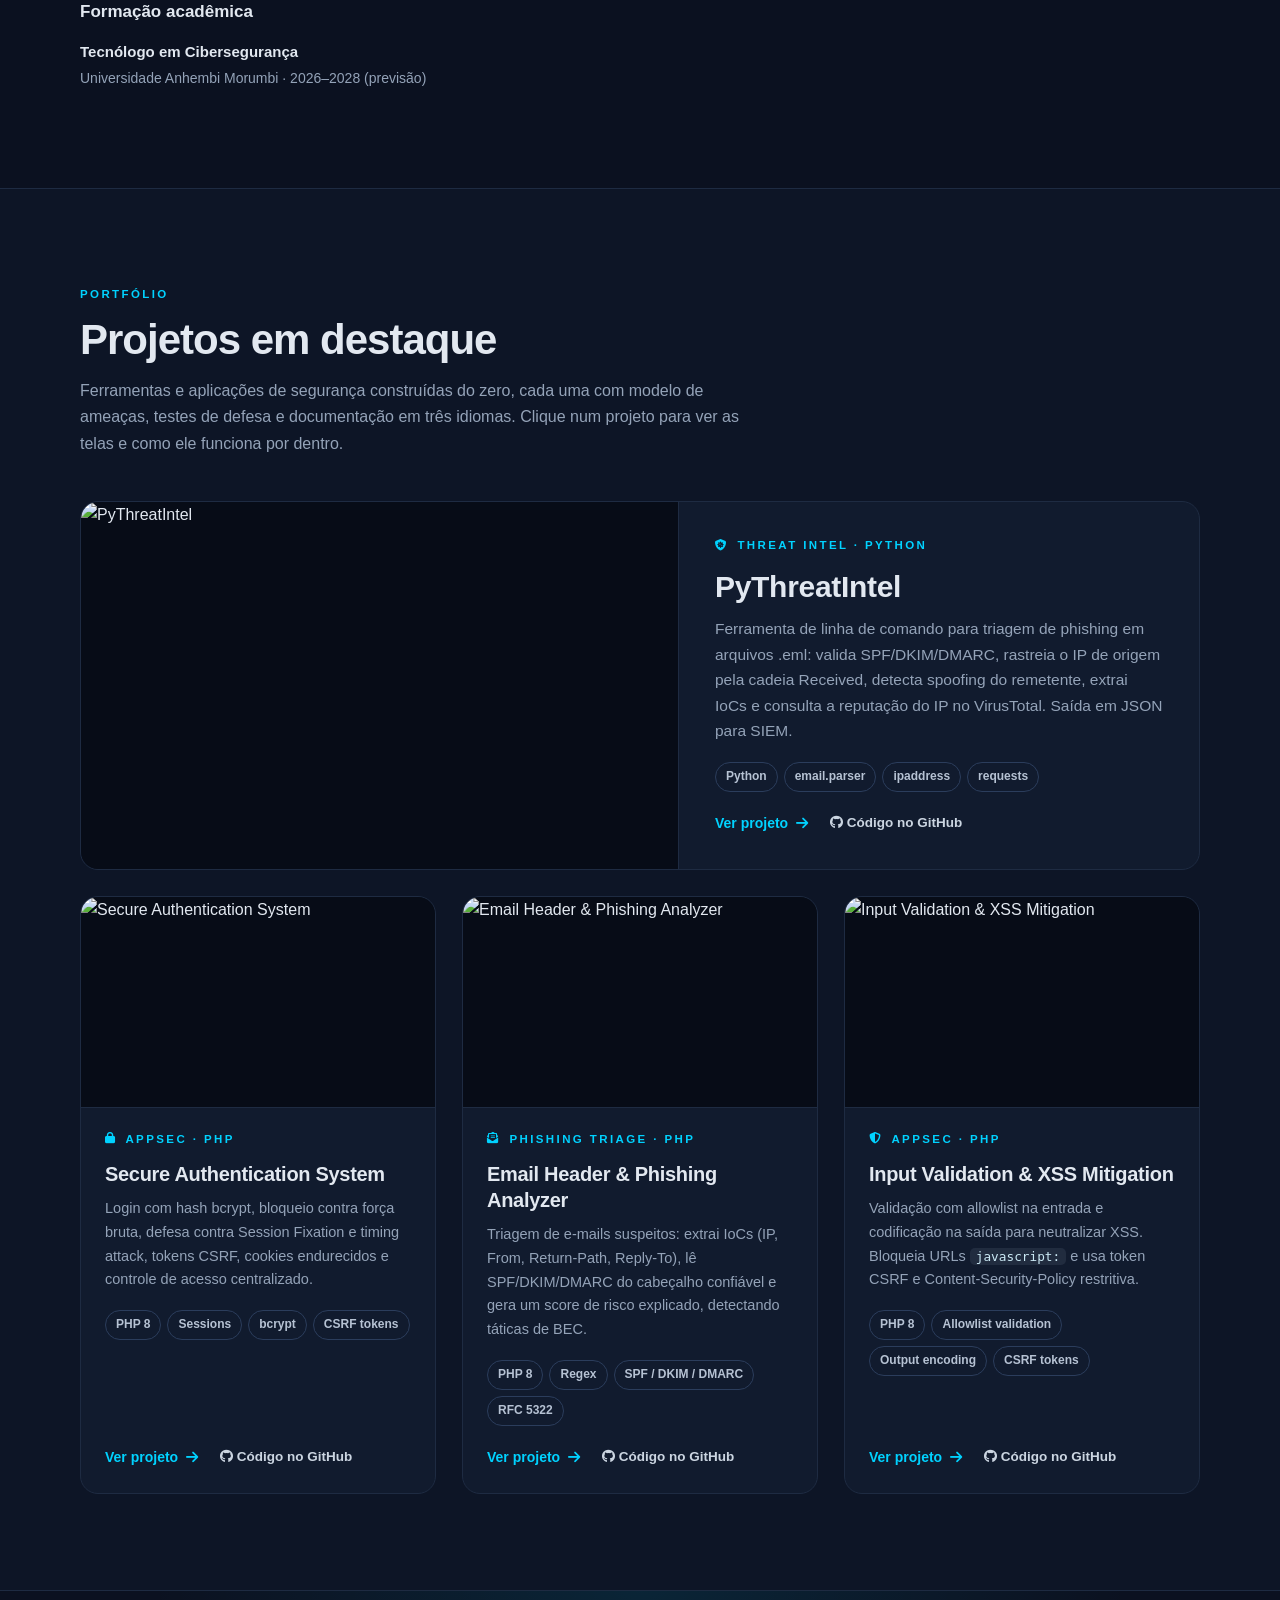
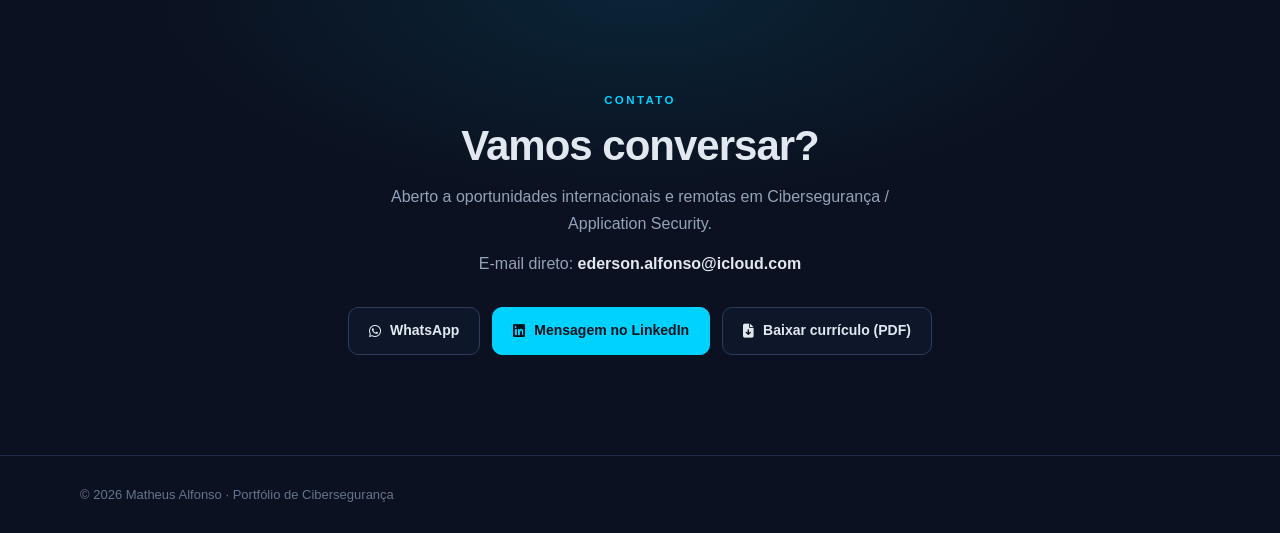
==== commit c77d743f: "Redesign portfolio and add project detail pages (PT/ES/EN)" ====
--- a/index.html
+++ b/index.html
@@ -5,7 +5,8 @@
     <meta http-equiv="Content-Security-Policy" content="default-src 'none'; img-src 'self' https://raw.githubusercontent.com; style-src 'self' https://cdnjs.cloudflare.com; font-src https://cdnjs.cloudflare.com; base-uri 'none'; form-action 'none'; upgrade-insecure-requests">
     <meta name="referrer" content="strict-origin-when-cross-origin">
     <meta name="viewport" content="width=device-width, initial-scale=1.0">
-    <title>Matheus Alfonso | Cybersecurity & Application Security Analyst</title>
+    <meta name="theme-color" content="#0b1120">
+    <title>Matheus Alfonso | Cybersecurity &amp; Application Security Analyst</title>
     <meta name="description" content="Portfólio de Matheus Alfonso: Application Security, prevenção de phishing e desenvolvimento web defensivo.">
     <link rel="alternate" hreflang="pt-BR" href="https://mattheusalfonso.github.io/">
     <link rel="alternate" hreflang="es" href="https://mattheusalfonso.github.io/es.html">
@@ -14,213 +15,151 @@
     <link rel="apple-touch-icon" href="apple-touch-icon.png">
     <meta property="og:type" content="website">
     <meta property="og:url" content="https://mattheusalfonso.github.io/">
-    <meta property="og:title" content="Matheus Alfonso | Cybersecurity & Application Security Analyst">
+    <meta property="og:title" content="Matheus Alfonso | Cybersecurity &amp; Application Security Analyst">
     <meta property="og:description" content="Portfólio de Matheus Alfonso: Application Security, prevenção de phishing e desenvolvimento web defensivo.">
     <meta property="og:image" content="https://mattheusalfonso.github.io/og-image.png">
-    <meta property="og:image:width" content="1200">
-    <meta property="og:image:height" content="630">
     <meta property="og:locale" content="pt_BR">
     <meta name="twitter:card" content="summary_large_image">
     <link rel="stylesheet" href="style.css">
-    <!-- FontAwesome para Ícones -->
     <link rel="stylesheet" href="https://cdnjs.cloudflare.com/ajax/libs/font-awesome/6.4.0/css/all.min.css" integrity="sha512-iecdLmaskl7CVkqkXNQ/ZH/XLlvWZOJyj7Yy7tcenmpD1ypASozpmT/E0iPtmFIB46ZmdtAc9eNBvH0H/ZpiBw==" crossorigin="anonymous" referrerpolicy="no-referrer">
 </head>
 <body>
+    <header class="navwrap">
+        <nav class="container nav">
+            <a class="brand" href="index.html">Matheus<span>.Alfonso</span></a>
+            <div class="navlinks"><a href="#about">Sobre</a><a href="#projects">Projetos</a><a href="#contact">Contato</a></div>
+            <div class="lang-switch"><i class="fas fa-globe" aria-hidden="true"></i><a href="index.html" class="active" aria-current="true">PT</a><a href="es.html" lang="es">ES</a><a href="en.html" lang="en">EN</a></div>
+        </nav>
+    </header>
 
-    <!-- NAV BAR -->
-    <nav class="navbar">
-        <div class="logo">Matheus<span>.Alfonso</span></div>
-        <ul class="nav-links">
-            <li><a href="#about">Sobre & Habilidades</a></li>
-            <li><a href="#projects">Projetos</a></li>
-            <li><a href="#contact">Contato</a></li>
-            <li class="lang-switch"><a href="index.html" class="active" aria-current="true">PT</a><a href="es.html" lang="es">ES</a><a href="en.html" lang="en">EN</a></li>
-        </ul>
-    </nav>
-
-    <!-- HERO SECTION (COM BIO EMBAIXO DO NOME) -->
-    <header class="hero">
-        <div class="hero-container">
-            <div class="hero-content">
-                <span class="hero-subtitle">CYBERSECURITY · APPLICATION SECURITY</span>
-                <h1>Matheus Alfonso<span class="dot">.</span></h1>
-                
-                <!-- BIO CURTA EMBAIXO DO NOME -->
-                <p class="hero-bio">
-                    Analista de Segurança da Informação focado na camada preventiva, higiene digital e desenvolvimento web defensivo. Atuo com PHP, Python, Java, SQL e diretrizes OWASP Top 10, conectando tecnologia, prevenção de ameaças e desenvolvimento seguro.
-                </p>
-                
-                <!-- BOTÕES DO TOPO -->
-                <div class="hero-buttons">
-                    <a href="https://www.linkedin.com/in/mattheusalfonso" target="_blank" rel="noopener noreferrer" class="btn btn-primary"><i class="fab fa-linkedin"></i> LinkedIn</a>
-                    <a href="https://github.com/MattheusAlfonso" target="_blank" rel="noopener noreferrer" class="btn btn-secondary"><i class="fab fa-github"></i> GitHub</a>
-                    <a href="cv-pt.pdf" download="CV-Matheus-Alfonso-PT.pdf" class="btn btn-secondary"><i class="fas fa-file-arrow-down"></i> Currículo</a>
-                    <a href="https://wa.me/5562920038598?text=Ol%C3%A1%20Matheus,%20vi%20seu%20portf%C3%B3lio%20de%20Ciberseguran%C3%A7a%20e%20gostaria%20de%20conversar!" target="_blank" rel="noopener noreferrer" class="btn btn-whatsapp"><i class="fab fa-whatsapp"></i> WhatsApp</a>
+    <main>
+        <section class="hero">
+            <div class="container hero-inner">
+                <div class="hero-text">
+                    <div class="eyebrow">Cybersecurity · Application Security</div>
+                    <h1>Matheus<br><em>Alfonso.</em></h1>
+                    <p class="lead">Analista de Segurança da Informação focado na camada preventiva, higiene digital e desenvolvimento web defensivo. Atuo com PHP, Python, Java, SQL e diretrizes OWASP Top 10, conectando tecnologia, prevenção de ameaças e desenvolvimento seguro.</p>
+                    <div class="buttons">
+                        <a class="btn primary" href="#projects"><i class="fas fa-shield-halved" aria-hidden="true"></i> Ver projetos</a>
+                        <a class="btn" href="https://www.linkedin.com/in/mattheusalfonso" target="_blank" rel="noopener noreferrer"><i class="fab fa-linkedin" aria-hidden="true"></i> LinkedIn</a>
+                        <a class="btn" href="https://github.com/MattheusAlfonso" target="_blank" rel="noopener noreferrer"><i class="fab fa-github" aria-hidden="true"></i> GitHub</a>
+                        <a class="btn" href="cv-pt.pdf" download="CV-Matheus-Alfonso-PT.pdf"><i class="fas fa-file-arrow-down" aria-hidden="true"></i> Currículo</a>
+                        <a class="btn whatsapp" href="https://wa.me/5562920038598?text=Ol%C3%A1%20Matheus,%20vi%20seu%20portf%C3%B3lio%20de%20Ciberseguran%C3%A7a%20e%20gostaria%20de%20conversar!" target="_blank" rel="noopener noreferrer"><i class="fab fa-whatsapp" aria-hidden="true"></i> WhatsApp</a>
+                    </div>
+                </div>
+                <div class="portrait">
+                    <img class="profile-photo" src="profile.jpg" alt="Matheus Alfonso" width="400" height="400">
+                    <div class="portrait-label">AppSec · Phishing · Python</div>
                 </div>
             </div>
-            
-            <!-- FOTO DE PERFIL COM SHADOW NEON -->
-            <div class="hero-avatar">
-                <img src="profile.jpg" alt="Matheus Alfonso" class="avatar-img">
-            </div>
-        </div>
-    </header>
+        </section>
 
-    <!-- SOBRE MIM + COMPETÊNCIAS TÉCNICAS (LADO A LADO) -->
-    <section id="about" class="section">
-        <div class="about-container">
-            
-            <!-- COLUNA DA ESQUERDA: SOBRE MIM -->
-            <div class="about-text-column">
-                <h2 class="section-title-left">Sobre mim</h2>
-                <div class="about-card">
-                    <p>Profissional de Segurança da Informação com experiência prática corporativa na Assembleia Legislativa de Goiás (ALEGO), atuando na camada preventiva, higiene digital, OPSEC, triagem de e-mails suspeitos e mitigação de ameaças de Engenharia Social (Phishing).</p>
-
-                    <p>Cursando Tecnólogo em Cibersegurança na Universidade Anhembi Morumbi, com previsão de formação em 2028, busco constante evolução técnica unindo fundamentos de redes, análise de dados e desenvolvimento defensivo. Utilizo <strong>SQL</strong> para modelagem e consulta estruturada de dados, <strong>Python</strong> para automação, análise de dados e rotinas de cibersegurança, e <strong>Java</strong> para lógica orientada a objetos e regras de negócio robustas, integrando conhecimento de segurança web e controle de dados. Também uso IA no dia a dia de desenvolvimento, operando o <strong>Claude Code</strong> para revisão de segurança do código, testes e documentação, sempre entendendo e validando cada mudança.</p>
-
-                    <div class="info-grid">
-                        <div><strong>Localização:</strong> Goiânia, GO (Remoto / Relocação)</div>
-                        <div><strong>Foco Atual:</strong> AppSec / Prevenção de Phishing / OPSEC</div>
-                        <div><strong>Idiomas:</strong> PT (Nativo), EN (Avançado), ES (Intermediário)</div>
-                        <div><strong>Formação:</strong> Tecnólogo em Cibersegurança — Anhembi Morumbi (2026–2028)</div>
+        <section class="section" id="about">
+            <div class="container">
+                <div class="section-heading">
+                    <div class="eyebrow">Quem sou</div>
+                    <h2>Sobre mim</h2>
+                </div>
+                <div class="about">
+                    <div class="about-text">
+                        <p>Profissional de Segurança da Informação com experiência prática corporativa na Assembleia Legislativa de Goiás (ALEGO), atuando na camada preventiva, higiene digital, OPSEC, triagem de e-mails suspeitos e mitigação de ameaças de Engenharia Social (Phishing).</p><p>Busco constante evolução técnica unindo fundamentos de redes, análise de dados e desenvolvimento defensivo. Utilizo <strong>SQL</strong> para modelagem e consulta estruturada de dados, <strong>Python</strong> para automação, análise de dados e rotinas de cibersegurança, e <strong>Java</strong> para lógica orientada a objetos e regras de negócio robustas, integrando conhecimento de segurança web e controle de dados.</p><p>Também uso IA no dia a dia de desenvolvimento, operando o <strong>Claude Code</strong> para revisão de segurança do código, testes e documentação, sempre entendendo e validando cada mudança.</p>
+                        <div class="facts"><div><strong>Localização</strong><span>Goiânia, GO (Remoto / Relocação)</span></div><div><strong>Foco atual</strong><span>AppSec / Prevenção de Phishing / OPSEC</span></div><div><strong>Idiomas</strong><span>PT (Nativo), EN (Avançado), ES (Intermediário)</span></div></div>
+                        <div class="education">
+                            <div class="eyebrow">Educação</div>
+                            <h3 class="subhead">Formação acadêmica</h3>
+                            <strong>Tecnólogo em Cibersegurança</strong>
+                            <span>Universidade Anhembi Morumbi · 2026–2028 (previsão)</span>
+                        </div>
+                    </div>
+                    <div>
+                        <h3 class="subhead">Competências técnicas</h3>
+                        <div class="skill-list"><div class="skill"><span>Python &amp; Automação</span><i class="fas fa-chevron-right" aria-hidden="true"></i></div><div class="skill"><span>SQL &amp; Banco de Dados</span><i class="fas fa-chevron-right" aria-hidden="true"></i></div><div class="skill"><span>Java &amp; Programação</span><i class="fas fa-chevron-right" aria-hidden="true"></i></div><div class="skill"><span>PHP &amp; Desenvol. Defensivo</span><i class="fas fa-chevron-right" aria-hidden="true"></i></div><div class="skill"><span>OWASP Top 10 &amp; AppSec</span><i class="fas fa-chevron-right" aria-hidden="true"></i></div><div class="skill"><span>Análise de Phishing &amp; Headers</span><i class="fas fa-chevron-right" aria-hidden="true"></i></div><div class="skill"><span>Linux, Bash &amp; Shell Script</span><i class="fas fa-chevron-right" aria-hidden="true"></i></div><div class="skill"><span>Git, GitHub &amp; Versionamento</span><i class="fas fa-chevron-right" aria-hidden="true"></i></div><div class="skill"><span>IA Aplicada &amp; Claude Code</span><i class="fas fa-chevron-right" aria-hidden="true"></i></div></div>
                     </div>
                 </div>
             </div>
+        </section>
 
-            <!-- COLUNA DA DIREITA: COMPETÊNCIAS TÉCNICAS -->
-            <div class="skills-column">
-                <h2 class="skills-title">Competências técnicas</h2>
-                <div class="skills-grid">
-                    <div class="skill-item">
-                        <span class="skill-name">Python & Automação</span>
+        <section class="section alt" id="projects">
+            <div class="container">
+                <div class="section-heading">
+                    <div class="eyebrow">Portfólio</div>
+                    <h2>Projetos em destaque</h2>
+                    <p>Ferramentas e aplicações de segurança construídas do zero, cada uma com modelo de ameaças, testes de defesa e documentação em três idiomas. Clique num projeto para ver as telas e como ele funciona por dentro.</p>
+                </div>
+                <div class="projects">
+                <article class="project project-featured">
+                    <div class="project-image"><img src="https://raw.githubusercontent.com/MattheusAlfonso/pythreatintel/main/img/samples-phishing.png" alt="PyThreatIntel" width="991" height="438" loading="lazy"></div>
+                    <div class="project-body">
+                        <div class="eyebrow"><i class="fas fa-shield-virus" aria-hidden="true"></i> THREAT INTEL · PYTHON</div>
+                        <h3><a class="stretched" href="projetos/pythreatintel.html">PyThreatIntel</a></h3>
+                        <p>Ferramenta de linha de comando para triagem de phishing em arquivos .eml: valida SPF/DKIM/DMARC, rastreia o IP de origem pela cadeia Received, detecta spoofing do remetente, extrai IoCs e consulta a reputação do IP no VirusTotal. Saída em JSON para SIEM.</p>
+                        <div class="tags"><span>Python</span><span>email.parser</span><span>ipaddress</span><span>requests</span></div>
+                        <div class="project-links">
+                            <span class="textlink">Ver projeto <i class="fas fa-arrow-right" aria-hidden="true"></i></span>
+                            <a class="github-link" href="https://github.com/MattheusAlfonso/pythreatintel" target="_blank" rel="noopener noreferrer"><i class="fab fa-github" aria-hidden="true"></i> Código no GitHub</a>
+                        </div>
                     </div>
-                    <div class="skill-item">
-                        <span class="skill-name">SQL & Banco de Dados</span>
+                </article>
+                <article class="project">
+                    <div class="project-image"><img src="https://raw.githubusercontent.com/MattheusAlfonso/secure-auth-system/main/preview.png" alt="Secure Authentication System" width="840" height="543" loading="lazy"></div>
+                    <div class="project-body">
+                        <div class="eyebrow"><i class="fas fa-lock" aria-hidden="true"></i> APPSEC · PHP</div>
+                        <h3><a class="stretched" href="projetos/secure-auth-system.html">Secure Authentication System</a></h3>
+                        <p>Login com hash bcrypt, bloqueio contra força bruta, defesa contra Session Fixation e timing attack, tokens CSRF, cookies endurecidos e controle de acesso centralizado.</p>
+                        <div class="tags"><span>PHP 8</span><span>Sessions</span><span>bcrypt</span><span>CSRF tokens</span></div>
+                        <div class="project-links">
+                            <span class="textlink">Ver projeto <i class="fas fa-arrow-right" aria-hidden="true"></i></span>
+                            <a class="github-link" href="https://github.com/MattheusAlfonso/secure-auth-system" target="_blank" rel="noopener noreferrer"><i class="fab fa-github" aria-hidden="true"></i> Código no GitHub</a>
+                        </div>
                     </div>
-                    <div class="skill-item">
-                        <span class="skill-name">Java & Programação</span>
+                </article>
+                <article class="project">
+                    <div class="project-image"><img src="https://raw.githubusercontent.com/MattheusAlfonso/email-header-analyzer/main/preview.png" alt="Email Header &amp; Phishing Analyzer" width="1421" height="683" loading="lazy"></div>
+                    <div class="project-body">
+                        <div class="eyebrow"><i class="fas fa-envelope-open-text" aria-hidden="true"></i> PHISHING TRIAGE · PHP</div>
+                        <h3><a class="stretched" href="projetos/email-header-analyzer.html">Email Header &amp; Phishing Analyzer</a></h3>
+                        <p>Triagem de e-mails suspeitos: extrai IoCs (IP, From, Return-Path, Reply-To), lê SPF/DKIM/DMARC do cabeçalho confiável e gera um score de risco explicado, detectando táticas de BEC.</p>
+                        <div class="tags"><span>PHP 8</span><span>Regex</span><span>SPF / DKIM / DMARC</span><span>RFC 5322</span></div>
+                        <div class="project-links">
+                            <span class="textlink">Ver projeto <i class="fas fa-arrow-right" aria-hidden="true"></i></span>
+                            <a class="github-link" href="https://github.com/MattheusAlfonso/email-header-analyzer" target="_blank" rel="noopener noreferrer"><i class="fab fa-github" aria-hidden="true"></i> Código no GitHub</a>
+                        </div>
                     </div>
-                    <div class="skill-item">
-                        <span class="skill-name">PHP & Desenvol. Defensivo</span>
+                </article>
+                <article class="project">
+                    <div class="project-image"><img src="https://raw.githubusercontent.com/MattheusAlfonso/01-input-validation-security/main/preview.png" alt="Input Validation &amp; XSS Mitigation" width="533" height="374" loading="lazy"></div>
+                    <div class="project-body">
+                        <div class="eyebrow"><i class="fas fa-shield-halved" aria-hidden="true"></i> APPSEC · PHP</div>
+                        <h3><a class="stretched" href="projetos/input-validation-security.html">Input Validation &amp; XSS Mitigation</a></h3>
+                        <p>Validação com allowlist na entrada e codificação na saída para neutralizar XSS. Bloqueia URLs <code>javascript:</code> e usa token CSRF e Content-Security-Policy restritiva.</p>
+                        <div class="tags"><span>PHP 8</span><span>Allowlist validation</span><span>Output encoding</span><span>CSRF tokens</span></div>
+                        <div class="project-links">
+                            <span class="textlink">Ver projeto <i class="fas fa-arrow-right" aria-hidden="true"></i></span>
+                            <a class="github-link" href="https://github.com/MattheusAlfonso/01-input-validation-security" target="_blank" rel="noopener noreferrer"><i class="fab fa-github" aria-hidden="true"></i> Código no GitHub</a>
+                        </div>
                     </div>
-                    <div class="skill-item">
-                        <span class="skill-name">OWASP Top 10 & AppSec</span>
-                    </div>
-                    <div class="skill-item">
-                        <span class="skill-name">Análise de Phishing & Headers</span>
-                    </div>
-                    <div class="skill-item">
-                        <span class="skill-name">Linux, Bash & Shell Script</span>
-                    </div>
-                    <div class="skill-item">
-                        <span class="skill-name">Git, GitHub & Versionamento</span>
-                    </div>
-                    <div class="skill-item">
-                        <span class="skill-name">IA Aplicada & Claude Code</span>
-                    </div>
+                </article>
                 </div>
             </div>
+        </section>
 
-        </div>
-    </section>
-
-    <!-- PROJETOS EM DESTAQUE -->
-    <section id="projects" class="section">
-        <h2 class="section-title">Projetos em Destaque</h2>
-        <div class="projects-grid">
-
-            <!-- Card 1 -->
-            <div class="project-card">
-                <div class="project-img-box">
-                    <img src="https://raw.githubusercontent.com/MattheusAlfonso/01-input-validation-security/main/preview.png" alt="XSS Mitigation Preview" class="project-img">
-                </div>
-                <div class="card-header">
-                    <i class="fas fa-shield-alt project-icon"></i>
-                    <h3>01. Input Validation & XSS Mitigation</h3>
-                </div>
-                <p>Validação com allowlist na entrada e codificação na saída para neutralizar XSS. Bloqueia URLs <code>javascript:</code> e usa token CSRF e Content-Security-Policy restritiva.</p>
-                <div class="tags">
-                    <span>PHP</span> <span>XSS</span> <span>CSRF</span> <span>CSP</span> <span>OWASP A03</span>
-                </div>
-                <div class="card-links">
-                    <a href="https://github.com/MattheusAlfonso/01-input-validation-security" target="_blank" rel="noopener noreferrer"><i class="fab fa-github"></i> Repositório</a>
+        <section class="contact" id="contact">
+            <div class="container">
+                <div class="eyebrow">Contato</div>
+                <h2>Vamos conversar?</h2>
+                <p>Aberto a oportunidades internacionais e remotas em Cibersegurança / Application Security.</p>
+                <p class="email">E-mail direto: <span>ederson.alfonso@icloud.com</span></p>
+                <div class="buttons">
+                    <a class="btn whatsapp" href="https://wa.me/5562920038598?text=Ol%C3%A1%20Matheus,%20vi%20seu%20portf%C3%B3lio%20de%20Ciberseguran%C3%A7a%20e%20gostaria%20de%20conversar!" target="_blank" rel="noopener noreferrer"><i class="fab fa-whatsapp" aria-hidden="true"></i> WhatsApp</a>
+                    <a class="btn primary" href="https://www.linkedin.com/in/mattheusalfonso" target="_blank" rel="noopener noreferrer"><i class="fab fa-linkedin" aria-hidden="true"></i> Mensagem no LinkedIn</a>
+                    <a class="btn" href="cv-pt.pdf" download="CV-Matheus-Alfonso-PT.pdf"><i class="fas fa-file-arrow-down" aria-hidden="true"></i> Baixar currículo (PDF)</a>
                 </div>
             </div>
+        </section>
+    </main>
 
-            <!-- Card 2 -->
-            <div class="project-card">
-                <div class="project-img-box">
-                    <img src="https://raw.githubusercontent.com/MattheusAlfonso/secure-auth-system/main/preview.png" alt="Secure Auth Preview" class="project-img">
-                </div>
-                <div class="card-header">
-                    <i class="fas fa-lock project-icon"></i>
-                    <h3>02. Secure Authentication System</h3>
-                </div>
-                <p>Login com hash bcrypt, bloqueio contra força bruta, defesa contra Session Fixation e timing attack, tokens CSRF, cookies endurecidos e controle de acesso centralizado.</p>
-                <div class="tags">
-                    <span>PHP</span> <span>Sessions</span> <span>Brute Force</span> <span>OWASP A01</span> <span>A07</span>
-                </div>
-                <div class="card-links">
-                    <a href="https://github.com/MattheusAlfonso/secure-auth-system" target="_blank" rel="noopener noreferrer"><i class="fab fa-github"></i> Repositório</a>
-                </div>
-            </div>
-
-            <!-- Card 3 -->
-            <div class="project-card">
-                <div class="project-img-box">
-                    <img src="https://raw.githubusercontent.com/MattheusAlfonso/email-header-analyzer/main/preview.png" alt="Phishing Analyzer Preview" class="project-img">
-                </div>
-                <div class="card-header">
-                    <i class="fas fa-envelope-open-text project-icon"></i>
-                    <h3>03. Email Header & Phishing Analyzer</h3>
-                </div>
-                <p>Triagem de e-mails suspeitos: extrai IoCs (IP, From, Return-Path, Reply-To), lê SPF/DKIM/DMARC do cabeçalho confiável e gera um score de risco explicado, detectando táticas de BEC.</p>
-                <div class="tags">
-                    <span>PHP</span> <span>Phishing</span> <span>SPF/DKIM/DMARC</span> <span>BEC</span>
-                </div>
-                <div class="card-links">
-                    <a href="https://github.com/MattheusAlfonso/email-header-analyzer" target="_blank" rel="noopener noreferrer"><i class="fab fa-github"></i> Repositório</a>
-                </div>
-            </div>
-
-            <!-- Card 4 -->
-            <div class="project-card">
-                <div class="project-img-box">
-                    <img src="https://raw.githubusercontent.com/MattheusAlfonso/pythreatintel/main/img/samples-phishing.png" alt="Análise do PyThreatIntel" class="project-img">
-                </div>
-                <div class="card-header">
-                    <i class="fas fa-shield-virus project-icon"></i>
-                    <h3>04. PyThreatIntel</h3>
-                </div>
-                <p>Ferramenta de linha de comando para triagem de phishing em arquivos .eml: valida SPF/DKIM/DMARC, rastreia o IP de origem pela cadeia Received, detecta spoofing do remetente, extrai IoCs (URLs e SHA256 de anexos) e consulta a reputação do IP no VirusTotal. Saída em JSON para SIEM.</p>
-                <div class="tags">
-                    <span>Python</span> <span>Threat Intel</span> <span>VirusTotal API</span> <span>IoCs</span>
-                </div>
-                <div class="card-links">
-                    <a href="https://github.com/MattheusAlfonso/pythreatintel" target="_blank" rel="noopener noreferrer"><i class="fab fa-github"></i> Repositório</a>
-                </div>
-            </div>
-
-        </div>
-    </section>
-
-    <!-- CONTATO -->
-    <section id="contact" class="section">
-        <div class="contact-box">
-            <h2>Vamos conversar?</h2>
-            <p>Aberto a oportunidades internacionais e remotas em Cibersegurança / Application Security.</p>
-            <p class="email-clean">E-mail Direto: <span>ederson.alfonso@icloud.com</span></p>
-            <div class="contact-buttons">
-                <a href="https://wa.me/5562920038598?text=Ol%C3%A1%20Matheus,%20vi%20seu%20portf%C3%B3lio%20de%20Ciberseguran%C3%A7a%20e%20gostaria%20de%20conversar!" target="_blank" rel="noopener noreferrer" class="btn btn-whatsapp"><i class="fab fa-whatsapp"></i> WhatsApp</a>
-                <a href="https://www.linkedin.com/in/mattheusalfonso" target="_blank" rel="noopener noreferrer" class="btn btn-primary"><i class="fab fa-linkedin"></i> Mensagem no LinkedIn</a>
-                <a href="cv-pt.pdf" download="CV-Matheus-Alfonso-PT.pdf" class="btn btn-secondary"><i class="fas fa-file-arrow-down"></i> Baixar Currículo (PDF)</a>
-            </div>
-        </div>
-    </section>
-
-    <footer>
-        <p>&copy; 2026 Matheus Alfonso. Desenvolvido para Portfólio de Cibersegurança.</p>
+    <footer class="footer">
+        <div class="container">&copy; 2026 Matheus Alfonso · Portfólio de Cibersegurança</div>
     </footer>
-
 </body>
 </html>
--- a/style.css
+++ b/style.css
@@ -1,466 +1,508 @@
-/* RESET E VARIÁVEIS GLOBAIS */
-* {
-    margin: 0;
-    padding: 0;
-    box-sizing: border-box;
-    font-family: 'Segoe UI', Roboto, -apple-system, sans-serif;
-}
-
-:root {
-    --bg-color: #0b1120;
-    --card-bg: #111a2e;
-    --accent-blue: #00d2ff;
-    --accent-green: #25d366;
-    --text-primary: #e2e8f0;
-    --text-secondary: #94a3b8;
-    --border-color: #1e293b;
-    --card-hover: #162238;
-}
-
-body {
-    background-color: var(--bg-color);
-    color: var(--text-primary);
-    line-height: 1.6;
-    overflow-x: hidden;
-}
-
-/* NAVBAR */
-.navbar {
-    display: flex;
-    justify-content: space-between;
-    align-items: center;
-    padding: 20px 8%;
-    background-color: rgba(11, 17, 32, 0.95);
-    position: fixed;
-    top: 0;
-    width: 100%;
-    z-index: 1000;
-    backdrop-filter: blur(8px);
-    border-bottom: 1px solid var(--border-color);
-}
-
-.logo {
-    font-size: 1.4rem;
-    font-weight: 700;
-    color: #fff;
-    letter-spacing: 0.5px;
-}
-
-.logo span {
-    color: var(--accent-blue);
-}
-
-.nav-links {
-    display: flex;
-    list-style: none;
-    gap: 30px;
-}
-
-.nav-links a {
-    color: var(--text-secondary);
-    text-decoration: none;
-    font-size: 0.95rem;
-    transition: color 0.3s ease;
-}
-
-.nav-links a:hover {
-    color: var(--accent-blue);
-}
-
-/* HERO SECTION (COMPACTO E ALINHADO) */
-.hero {
-    padding: 110px 8% 30px 8%;
-    display: flex;
-    align-items: center;
-}
-
-.hero-container {
-    display: flex;
-    justify-content: space-between;
-    align-items: center;
-    width: 100%;
-    gap: 50px;
-}
-
-.hero-content {
-    max-width: 650px;
-}
-
-.hero-subtitle {
-    color: var(--accent-blue);
-    font-size: 0.85rem;
-    font-weight: 600;
-    letter-spacing: 2px;
-    display: block;
-    margin-bottom: 12px;
-}
-
-.hero-content h1 {
-    font-size: 3.2rem;
-    font-weight: 800;
-    line-height: 1.1;
-    color: #ffffff;
-    margin-bottom: 15px;
-}
-
-.hero-content .dot {
-    color: var(--accent-blue);
-}
-
-.hero-bio {
-    font-size: 1rem;
-    color: var(--text-secondary);
-    margin-bottom: 25px;
-    line-height: 1.6;
-}
-
-.hero-buttons {
-    display: flex;
-    gap: 15px;
-    flex-wrap: wrap;
-}
-
-/* BOTÕES */
-.btn {
-    padding: 10px 22px;
-    border-radius: 6px;
-    text-decoration: none;
-    font-weight: 600;
-    font-size: 0.9rem;
-    display: inline-flex;
-    align-items: center;
-    gap: 8px;
-    transition: all 0.3s ease;
-}
-
-.btn-primary {
-    background-color: var(--accent-blue);
-    color: #0b1120;
-}
-
-.btn-primary:hover {
-    background-color: #38bdf8;
-    transform: translateY(-2px);
-}
-
-.btn-secondary {
-    background-color: transparent;
-    color: #fff;
-    border: 1px solid #334155;
-}
-
-.btn-secondary:hover {
-    background-color: #1e293b;
-    border-color: var(--text-secondary);
-    transform: translateY(-2px);
-}
-
-.btn-whatsapp {
-    background-color: var(--accent-green);
-    color: #0b1120;
-}
-
-.btn-whatsapp:hover {
-    background-color: #20ba5a;
-    transform: translateY(-2px);
-}
-
-/* AVATAR HERO */
-.hero-avatar {
-    flex-shrink: 0;
-}
-
-.avatar-img {
-    width: 200px;
-    height: 200px;
-    border-radius: 50%;
-    object-fit: cover;
-    border: 3px solid var(--accent-blue);
-    box-shadow: 0 0 25px rgba(0, 210, 255, 0.25);
-}
-
-/* SEÇÃO SOBRE MIM & COMPETÊNCIAS (LADO A LADO) */
-.section {
-    padding: 50px 8%;
-}
-
-#about {
-    padding-top: 20px;
-}
-
-.about-container {
-    display: grid;
-    grid-template-columns: 1.2fr 1fr;
-    gap: 50px;
-    align-items: start;
-}
-
-.section-title-left, .skills-title {
-    font-size: 1.8rem;
-    font-weight: 700;
-    color: #ffffff;
-    margin-bottom: 20px;
-}
-
-.about-card {
-    background-color: var(--card-bg);
-    padding: 30px;
-    border-radius: 10px;
-    border: 1px solid var(--border-color);
-}
-
-.about-card p {
-    color: var(--text-secondary);
-    margin-bottom: 18px;
-    font-size: 0.95rem;
-    line-height: 1.7;
-}
-
-.about-card strong {
-    color: #fff;
-}
-
-.info-grid {
-    display: grid;
-    grid-template-columns: 1fr;
-    gap: 10px;
-    margin-top: 20px;
-    padding-top: 20px;
-    border-top: 1px solid var(--border-color);
-    font-size: 0.9rem;
-    color: var(--text-secondary);
-}
-
-.info-grid strong {
-    color: var(--accent-blue);
-}
-
-/* COLUNA DE COMPETÊNCIAS TÉCNICAS */
-.skills-grid {
-    display: flex;
-    flex-direction: column;
-}
-
-.skill-item {
-    padding: 14px 0;
-    border-bottom: 1px solid var(--border-color);
-    display: flex;
-    align-items: center;
-}
-
-.skill-name {
-    font-size: 0.95rem;
-    font-weight: 600;
-    color: var(--text-primary);
-}
-
-/* PROJETOS GRID */
-.section-title {
-    font-size: 1.8rem;
-    font-weight: 700;
-    color: #ffffff;
-    margin-bottom: 30px;
-}
-
-.projects-grid {
-    display: grid;
-    grid-template-columns: repeat(auto-fit, minmax(300px, 1fr));
-    gap: 30px;
-}
-
-.project-card {
-    background-color: var(--card-bg);
-    border-radius: 10px;
-    padding: 25px;
-    border: 1px solid var(--border-color);
-    display: flex;
-    flex-direction: column;
-    transition: transform 0.3s ease, border-color 0.3s ease;
-}
-
-.project-card:hover {
-    transform: translateY(-5px);
-    border-color: var(--accent-blue);
-}
-
-.project-img-box {
-    width: 100%;
-    height: 160px;
-    overflow: hidden;
-    border-radius: 6px;
-    margin-bottom: 15px;
-    border: 1px solid var(--border-color);
-}
-
-.project-img {
-    width: 100%;
-    height: 100%;
-    object-fit: cover;
-    object-position: top;
-    transition: transform 0.3s ease;
-}
-
-.project-card:hover .project-img {
-    transform: scale(1.05);
-}
-
-.card-header {
-    display: flex;
-    align-items: center;
-    gap: 12px;
-    margin-bottom: 12px;
-}
-
-.project-icon {
-    font-size: 1.3rem;
-    color: var(--accent-blue);
-}
-
-.card-header h3 {
-    font-size: 1.1rem;
-    color: #fff;
-}
-
-.project-card p {
-    color: var(--text-secondary);
-    font-size: 0.9rem;
-    margin-bottom: 20px;
-    flex-grow: 1;
-}
-
-.tags {
-    display: flex;
-    gap: 8px;
-    flex-wrap: wrap;
-    margin-bottom: 20px;
-}
-
-.tags span {
-    background-color: #1e293b;
-    color: var(--accent-blue);
-    font-size: 0.75rem;
-    padding: 4px 10px;
-    border-radius: 4px;
-    font-weight: 600;
-}
-
-.card-links a {
-    color: #fff;
-    text-decoration: none;
-    font-size: 0.85rem;
-    font-weight: 600;
-    display: inline-flex;
-    align-items: center;
-    gap: 6px;
-    transition: color 0.3s ease;
-}
-
-.card-links a:hover {
-    color: var(--accent-blue);
-}
-
-/* CONTATO */
-.contact-box {
-    background-color: var(--card-bg);
-    padding: 50px;
-    border-radius: 12px;
-    text-align: center;
-    border: 1px solid var(--border-color);
-    max-width: 800px;
-    margin: 0 auto;
-}
-
-.contact-box h2 {
-    font-size: 2.2rem;
-    color: #fff;
-    margin-bottom: 15px;
-}
-
-.contact-box p {
-    color: var(--text-secondary);
-    margin-bottom: 15px;
-}
-
-.email-clean {
-    font-size: 1rem;
-    color: var(--text-secondary);
-    margin-bottom: 25px;
-}
-
-.email-clean span {
-    color: var(--accent-blue);
-    font-weight: 600;
-}
-
-.contact-buttons {
-    display: flex;
-    justify-content: center;
-    gap: 15px;
-    flex-wrap: wrap;
-}
-
-/* FOOTER */
-footer {
-    text-align: center;
-    padding: 30px;
-    color: var(--text-secondary);
-    font-size: 0.85rem;
-    border-top: 1px solid var(--border-color);
-}
-
-/* RESPONSIVIDADE */
-@media (max-width: 992px) {
-    .about-container {
-        grid-template-columns: 1fr;
-        gap: 40px;
-    }
-    
-    .hero-container {
-        flex-direction: column-reverse;
-        text-align: center;
-    }
-
-    .hero-content {
-        max-width: 100%;
-    }
-
-    .hero-buttons {
-        justify-content: center;
-    }
-
-    .hero-content h1 {
-        font-size: 2.8rem;
-    }
-}
-
-/* SELETOR DE IDIOMA */
+/* =========================================================
+   Portfólio Matheus Alfonso
+   As páginas são geradas por _gerador/gerar_site.py.
+   Sem JavaScript: toda interação abaixo é só CSS.
+   ========================================================= */
+
+:root {
+    --bg: #0b1120;
+    --bg-alt: #0d1526;
+    --card: #111b2e;
+    --card-hover: #14213a;
+    --border: #1e2b42;
+    --border-strong: #2b3d5c;
+    --text: #e2e8f0;
+    --muted: #94a3b8;
+    --accent: #00d2ff;
+    --accent-soft: rgba(0, 210, 255, 0.12);
+    --green: #25d366;
+    --radius: 14px;
+    --ease: cubic-bezier(.2, .7, .2, 1);
+}
+
+* { margin: 0; padding: 0; box-sizing: border-box; }
+
+html { scroll-behavior: smooth; scroll-padding-top: 80px; }
+
+body {
+    background: var(--bg);
+    color: var(--text);
+    font-family: Inter, 'Segoe UI', Roboto, -apple-system, sans-serif;
+    line-height: 1.65;
+    overflow-x: hidden;
+    -webkit-font-smoothing: antialiased;
+}
+
+a { color: inherit; text-decoration: none; }
+img { max-width: 100%; display: block; }
+code {
+    font-family: 'JetBrains Mono', 'DejaVu Sans Mono', monospace;
+    font-size: .88em;
+    background: rgba(148, 163, 184, .12);
+    padding: 1px 6px;
+    border-radius: 5px;
+    color: #cbe9f5;
+}
+
+.container { width: min(1120px, 100% - 32px); margin-inline: auto; }
+
+.eyebrow {
+    color: var(--accent);
+    font-size: 11.5px;
+    font-weight: 700;
+    letter-spacing: 2.4px;
+    text-transform: uppercase;
+    display: flex;
+    align-items: center;
+    gap: 8px;
+}
+
+/* ---------- Navegação ---------- */
+.navwrap {
+    position: sticky;
+    top: 0;
+    z-index: 50;
+    background: rgba(11, 17, 32, .78);
+    backdrop-filter: blur(14px);
+    -webkit-backdrop-filter: blur(14px);
+    border-bottom: 1px solid var(--border);
+}
+
+.nav {
+    display: flex;
+    align-items: center;
+    gap: 28px;
+    min-height: 66px;
+}
+
+.brand { font-weight: 800; font-size: 18px; letter-spacing: -.2px; }
+.brand span { color: var(--accent); }
+
+.navlinks { display: flex; gap: 26px; margin-left: auto; }
+
+.navlinks a {
+    position: relative;
+    color: var(--muted);
+    font-size: 14px;
+    font-weight: 600;
+    transition: color .2s;
+}
+
+/* sublinhado que cresce a partir do centro */
+.navlinks a::after {
+    content: "";
+    position: absolute;
+    left: 50%;
+    right: 50%;
+    bottom: -6px;
+    height: 2px;
+    background: var(--accent);
+    border-radius: 2px;
+    transition: left .25s var(--ease), right .25s var(--ease);
+}
+.navlinks a:hover { color: var(--text); }
+.navlinks a:hover::after { left: 0; right: 0; }
+
 .lang-switch {
     display: flex;
-    gap: 4px;
-    border: 1px solid rgba(148, 163, 184, 0.3);
-    border-radius: 6px;
-    padding: 2px;
-}
-
-.nav-links .lang-switch a {
-    padding: 2px 8px;
-    border-radius: 4px;
-    font-size: 0.8rem;
+    align-items: center;
+    gap: 2px;
+    padding: 4px;
+    border: 1px solid var(--border-strong);
+    border-radius: 10px;
+    background: #101a2d;
+}
+.lang-switch i { color: var(--muted); font-size: 13px; margin: 0 6px 0 4px; }
+.lang-switch a {
+    padding: 4px 9px;
+    border-radius: 7px;
+    font-size: 12px;
+    font-weight: 700;
+    color: var(--muted);
+    transition: color .2s, background .2s;
+}
+.lang-switch a:hover { color: var(--text); background: var(--accent-soft); }
+.lang-switch a.active { background: var(--accent); color: #04121c; }
+
+/* ---------- Botões ---------- */
+.buttons { display: flex; flex-wrap: wrap; gap: 12px; margin-top: 30px; }
+
+.btn {
+    display: inline-flex;
+    align-items: center;
+    gap: 9px;
+    padding: 11px 20px;
+    border-radius: 10px;
+    font-size: 14px;
+    font-weight: 700;
+    border: 1px solid var(--border-strong);
+    background: rgba(17, 27, 46, .7);
+    transition: transform .2s var(--ease), border-color .2s, box-shadow .2s, background .2s, color .2s;
+}
+.btn:hover {
+    transform: translateY(-2px);
+    border-color: var(--accent);
+    color: var(--accent);
+    box-shadow: 0 8px 22px -10px rgba(0, 210, 255, .55);
+}
+.btn.primary { background: var(--accent); border-color: var(--accent); color: #04121c; }
+.btn.primary:hover { color: #04121c; background: #4fe0ff; box-shadow: 0 10px 26px -8px rgba(0, 210, 255, .7); }
+.btn.whatsapp:hover { border-color: var(--green); color: var(--green); box-shadow: 0 8px 22px -10px rgba(37, 211, 102, .6); }
+
+/* ---------- Hero ---------- */
+.hero {
+    position: relative;
+    padding: 110px 0 120px;
+    border-bottom: 1px solid var(--border);
+    background:
+        radial-gradient(900px 480px at 85% 20%, rgba(0, 210, 255, .14), transparent 60%),
+        radial-gradient(700px 420px at 0% 100%, rgba(56, 120, 255, .10), transparent 60%),
+        var(--bg);
+    overflow: hidden;
+}
+
+/* grade sutil de fundo, desbotando para as bordas */
+.hero::before {
+    content: "";
+    position: absolute;
+    inset: 0;
+    background-image:
+        linear-gradient(rgba(148, 163, 184, .06) 1px, transparent 1px),
+        linear-gradient(90deg, rgba(148, 163, 184, .06) 1px, transparent 1px);
+    background-size: 46px 46px;
+    mask-image: radial-gradient(ellipse at 70% 30%, #000 20%, transparent 75%);
+    -webkit-mask-image: radial-gradient(ellipse at 70% 30%, #000 20%, transparent 75%);
+    pointer-events: none;
+}
+
+.hero-inner {
+    position: relative;
+    display: grid;
+    grid-template-columns: 1.35fr 1fr;
+    gap: 60px;
+    align-items: center;
+}
+
+.hero h1 {
+    margin-top: 18px;
+    font-size: clamp(46px, 7vw, 80px);
+    line-height: 1.02;
+    letter-spacing: -2.5px;
+    font-weight: 800;
+}
+.hero h1 em {
+    font-style: normal;
+    background: linear-gradient(90deg, var(--accent), #4f8bff);
+    -webkit-background-clip: text;
+    background-clip: text;
+    color: transparent;
+}
+
+.lead { margin-top: 24px; max-width: 590px; color: #b6c2d3; font-size: 16.5px; }
+
+.portrait {
+    justify-self: end;
+    width: min(100%, 330px);
+    padding: 34px 28px 26px;
+    border: 1px solid var(--border-strong);
+    border-radius: 22px;
+    background: linear-gradient(160deg, rgba(20, 33, 58, .85), rgba(11, 17, 32, .85));
+    text-align: center;
+    box-shadow: 0 30px 70px -35px rgba(0, 0, 0, .8);
+    transition: transform .4s var(--ease), border-color .4s, box-shadow .4s;
+}
+.portrait:hover {
+    transform: translateY(-6px);
+    border-color: rgba(0, 210, 255, .45);
+    box-shadow: 0 34px 80px -30px rgba(0, 210, 255, .35);
+}
+
+.profile-photo {
+    width: 200px;
+    height: 200px;
+    margin: 0 auto;
+    border-radius: 50%;
+    object-fit: cover;
+    border: 3px solid rgba(0, 210, 255, .55);
+    box-shadow: 0 0 0 8px rgba(0, 210, 255, .06), 0 0 40px rgba(0, 210, 255, .25);
+    transition: box-shadow .4s;
+}
+.portrait:hover .profile-photo { box-shadow: 0 0 0 10px rgba(0, 210, 255, .1), 0 0 55px rgba(0, 210, 255, .4); }
+
+.portrait-label {
+    margin-top: 22px;
+    color: var(--accent);
+    font-size: 11.5px;
+    font-weight: 700;
+    letter-spacing: 2.4px;
+    text-transform: uppercase;
+}
+
+/* ---------- Seções ---------- */
+.section { padding: 96px 0; }
+.section.alt { background: var(--bg-alt); border-top: 1px solid var(--border); border-bottom: 1px solid var(--border); }
+
+.section-heading { margin-bottom: 44px; max-width: 680px; }
+.section-heading h2, .contact h2 {
+    margin-top: 12px;
+    font-size: clamp(30px, 4vw, 42px);
+    letter-spacing: -1px;
+    line-height: 1.15;
+}
+.section-heading p { margin-top: 14px; color: var(--muted); }
+
+.subhead { font-size: 17px; margin-bottom: 18px; }
+
+/* ---------- Sobre ---------- */
+.about { display: grid; grid-template-columns: 1.2fr 1fr; gap: 64px; }
+.about-text p { color: #b6c2d3; margin-bottom: 16px; }
+.about-text strong { color: var(--text); }
+
+.facts {
+    display: grid;
+    gap: 2px;
+    margin: 26px 0 34px;
+    border: 1px solid var(--border);
+    border-radius: var(--radius);
+    overflow: hidden;
+}
+.facts div {
+    display: flex;
+    justify-content: space-between;
+    gap: 16px;
+    padding: 12px 16px;
+    background: var(--card);
+    font-size: 14px;
+}
+.facts strong { color: var(--muted); font-weight: 600; }
+.facts span { text-align: right; }
+
+.education { padding-top: 28px; border-top: 1px solid var(--border); }
+.education .subhead { margin: 8px 0 14px; }
+.education strong { display: block; font-size: 15px; }
+.education span { color: var(--muted); font-size: 14px; }
+
+.skill-list { display: grid; grid-template-columns: 1fr 1fr; column-gap: 28px; }
+
+/* a skill desliza um pouco para a direita, acende em ciano e mostra a setinha */
+.skill {
+    display: flex;
+    align-items: center;
+    justify-content: space-between;
+    gap: 10px;
+    padding: 14px 4px;
+    border-bottom: 1px solid var(--border);
+    font-size: 14px;
     font-weight: 600;
-}
-
-.nav-links .lang-switch a.active {
-    background-color: var(--accent-blue);
-    color: #0b1120;
-}
-
-/* NAVBAR NO CELULAR: só logo + idioma (a página é de rolagem única) */
-@media (max-width: 768px) {
-    .navbar {
-        padding: 14px 16px;
-    }
-
-    .nav-links li:not(.lang-switch) {
-        display: none;
-    }
-}
+    cursor: default;
+    transition: color .25s, border-color .25s, transform .25s var(--ease), padding .25s var(--ease);
+}
+.skill i { font-size: 11px; opacity: 0; transform: translateX(-6px); transition: opacity .25s, transform .25s var(--ease); }
+.skill:hover { color: var(--accent); border-color: var(--accent); transform: translateX(6px); }
+.skill:hover i { opacity: 1; transform: translateX(0); }
+
+/* ---------- Cards de projeto ---------- */
+.projects { display: grid; grid-template-columns: repeat(3, 1fr); gap: 26px; }
+
+.project {
+    position: relative;
+    display: flex;
+    flex-direction: column;
+    border: 1px solid var(--border);
+    border-radius: 18px;
+    background: var(--card);
+    overflow: hidden;
+    transition: transform .3s var(--ease), border-color .3s, box-shadow .3s, background .3s;
+}
+.project:hover {
+    transform: translateY(-6px);
+    border-color: rgba(0, 210, 255, .5);
+    background: var(--card-hover);
+    box-shadow: 0 24px 50px -28px rgba(0, 210, 255, .45);
+}
+
+.project-image { overflow: hidden; border-bottom: 1px solid var(--border); background: #070c17; }
+.project-image img {
+    width: 100%;
+    height: 210px;
+    object-fit: cover;
+    object-position: top left;
+    transition: transform .6s var(--ease);
+}
+.project:hover .project-image img { transform: scale(1.05); }
+
+.project-body { display: flex; flex-direction: column; flex: 1; padding: 22px 24px 24px; }
+.project h3 { margin: 12px 0 10px; font-size: 20px; line-height: 1.3; letter-spacing: -.3px; }
+.project p { color: var(--muted); font-size: 14.5px; }
+
+/* o link do título cobre o card inteiro; o link do GitHub fica por cima */
+.stretched::after { content: ""; position: absolute; inset: 0; z-index: 1; }
+.stretched:focus-visible { outline: none; }
+.project:has(.stretched:focus-visible) { outline: 2px solid var(--accent); outline-offset: 3px; }
+
+.tags { display: flex; flex-wrap: wrap; gap: 6px; margin: 18px 0 20px; }
+.tags span, .pills span {
+    padding: 4px 10px;
+    border: 1px solid var(--border-strong);
+    border-radius: 999px;
+    font-size: 12px;
+    font-weight: 600;
+    color: #b6c2d3;
+    transition: border-color .2s, color .2s, background .2s, transform .2s var(--ease);
+}
+.pills span:hover { border-color: var(--accent); color: var(--accent); background: var(--accent-soft); transform: translateY(-2px); }
+
+.project-links { display: flex; flex-wrap: wrap; align-items: center; gap: 12px 22px; margin-top: auto; }
+.textlink { color: var(--accent); font-size: 14px; font-weight: 700; }
+.textlink i { margin-left: 4px; transition: transform .25s var(--ease); }
+.project:hover .textlink i { transform: translateX(5px); }
+
+.github-link {
+    position: relative;
+    z-index: 2;
+    color: #cbd5e1;
+    font-size: 13.5px;
+    font-weight: 600;
+    transition: color .2s;
+}
+.github-link:hover { color: var(--accent); }
+
+/* card grande em destaque */
+.project-featured { grid-column: 1 / -1; display: grid; grid-template-columns: 1.15fr 1fr; }
+.project-featured .project-image { border-bottom: 0; border-right: 1px solid var(--border); }
+.project-featured .project-image img { height: 100%; min-height: 320px; }
+.project-featured .project-body { padding: 34px 36px; justify-content: center; }
+.project-featured h3 { font-size: clamp(24px, 3vw, 30px); }
+.project-featured p { font-size: 15.5px; }
+
+/* ---------- Contato ---------- */
+.contact {
+    padding: 100px 0;
+    text-align: center;
+    background: radial-gradient(700px 300px at 50% 0%, rgba(0, 210, 255, .10), transparent 70%);
+}
+.contact .eyebrow { justify-content: center; }
+.contact p { margin: 14px auto 0; max-width: 560px; color: var(--muted); }
+.contact .email span { color: var(--text); font-weight: 700; }
+.contact .buttons { justify-content: center; }
+
+.footer { padding: 28px 0; border-top: 1px solid var(--border); color: #64748b; font-size: 13px; }
+
+/* ---------- Página de projeto ---------- */
+.project-hero {
+    padding: 70px 0 80px;
+    border-bottom: 1px solid var(--border);
+    background:
+        radial-gradient(800px 400px at 90% 0%, rgba(0, 210, 255, .13), transparent 60%),
+        var(--bg);
+}
+.project-hero h1 { margin-top: 14px; font-size: clamp(34px, 5.5vw, 56px); line-height: 1.08; letter-spacing: -1.5px; }
+.question { margin-top: 14px; font-size: 19px; font-weight: 600; color: #cfe8f3; }
+.project-hero .lead { max-width: 760px; }
+
+.backlink {
+    display: inline-flex;
+    align-items: center;
+    gap: 8px;
+    margin-bottom: 30px;
+    color: var(--muted);
+    font-size: 14px;
+    font-weight: 600;
+    transition: color .2s;
+}
+.backlink i { transition: transform .25s var(--ease); }
+.backlink:hover { color: var(--accent); }
+.backlink:hover i { transform: translateX(-4px); }
+
+.pills { display: flex; flex-wrap: wrap; gap: 8px; margin-top: 24px; }
+.pills.highlight { margin: 0; }
+.pills.highlight span { padding: 7px 14px; font-size: 13px; background: var(--card); }
+
+.detail-grid { display: grid; grid-template-columns: 1fr 1fr; gap: 20px; margin-bottom: 48px; }
+.detail-block {
+    padding: 24px 26px;
+    border: 1px solid var(--border);
+    border-radius: var(--radius);
+    background: var(--card);
+    transition: border-color .3s, transform .3s var(--ease);
+}
+.detail-block:hover { border-color: var(--border-strong); transform: translateY(-3px); }
+.detail-block h3 { font-size: 16px; margin-bottom: 8px; }
+.detail-block h3::before { content: "// "; color: var(--accent); font-family: 'DejaVu Sans Mono', monospace; }
+.detail-block p { color: var(--muted); font-size: 14.5px; }
+
+.shots { display: grid; gap: 34px; margin-bottom: 52px; }
+.shot {
+    border: 1px solid var(--border-strong);
+    border-radius: 16px;
+    background: #070c17;
+    overflow: hidden;
+    box-shadow: 0 30px 60px -40px rgba(0, 0, 0, .9);
+}
+.shot img { width: auto; height: auto; max-width: 100%; margin: 0 auto; }
+.shot figcaption { padding: 14px 20px; border-top: 1px solid var(--border); background: var(--card); color: var(--muted); font-size: 13.5px; }
+
+.code {
+    padding: 20px 22px;
+    border: 1px solid var(--border);
+    border-radius: var(--radius);
+    background: #070c17;
+    overflow-x: auto;
+    font-size: 13.5px;
+    line-height: 1.7;
+}
+.code code { background: none; padding: 0; color: #cbe9f5; }
+
+.project-nav {
+    display: flex;
+    flex-wrap: wrap;
+    align-items: center;
+    justify-content: space-between;
+    gap: 20px;
+    margin-top: 56px;
+    padding-top: 30px;
+    border-top: 1px solid var(--border);
+}
+.project-nav .backlink { margin: 0; }
+.next-link { display: grid; text-align: right; }
+.next-link span { color: var(--muted); font-size: 12.5px; text-transform: uppercase; letter-spacing: 1.6px; }
+.next-link strong { font-size: 17px; transition: color .2s; }
+.next-link i { transition: transform .25s var(--ease); }
+.next-link:hover strong { color: var(--accent); }
+.next-link:hover i { transform: translateX(5px); }
+
+/* ---------- Animação de entrada ---------- */
+@keyframes rise { from { opacity: 0; transform: translateY(18px); } to { opacity: 1; transform: none; } }
+.hero-text, .project-hero .container { animation: rise .7s var(--ease) both; }
+.portrait { animation: rise .7s .15s var(--ease) both; }
+
+@media (prefers-reduced-motion: reduce) {
+    *, *::before, *::after { animation: none !important; transition: none !important; scroll-behavior: auto !important; }
+}
+
+/* ---------- Responsivo ---------- */
+@media (max-width: 960px) {
+    .projects { grid-template-columns: 1fr 1fr; }
+    .project-featured { grid-template-columns: 1fr; }
+    .project-featured .project-image { border-right: 0; border-bottom: 1px solid var(--border); }
+    .project-featured .project-image img { min-height: 0; height: 260px; }
+}
+
+@media (max-width: 800px) {
+    .hero { padding: 70px 0 80px; }
+    .hero-inner, .about, .detail-grid { grid-template-columns: 1fr; gap: 44px; }
+    .portrait { justify-self: start; }
+    .nav { flex-wrap: wrap; gap: 10px 18px; padding: 12px 0; }
+    .navlinks { order: 3; width: 100%; margin-left: 0; justify-content: space-between; }
+    .lang-switch { margin-left: auto; }
+    .section { padding: 72px 0; }
+}
+
+@media (max-width: 620px) {
+    .projects, .skill-list { grid-template-columns: 1fr; }
+    .project-featured .project-body { padding: 24px; }
+    .facts div { flex-direction: column; gap: 2px; }
+    .facts span { text-align: left; }
+    .btn { padding: 10px 16px; }
+    .next-link { text-align: left; }
+}
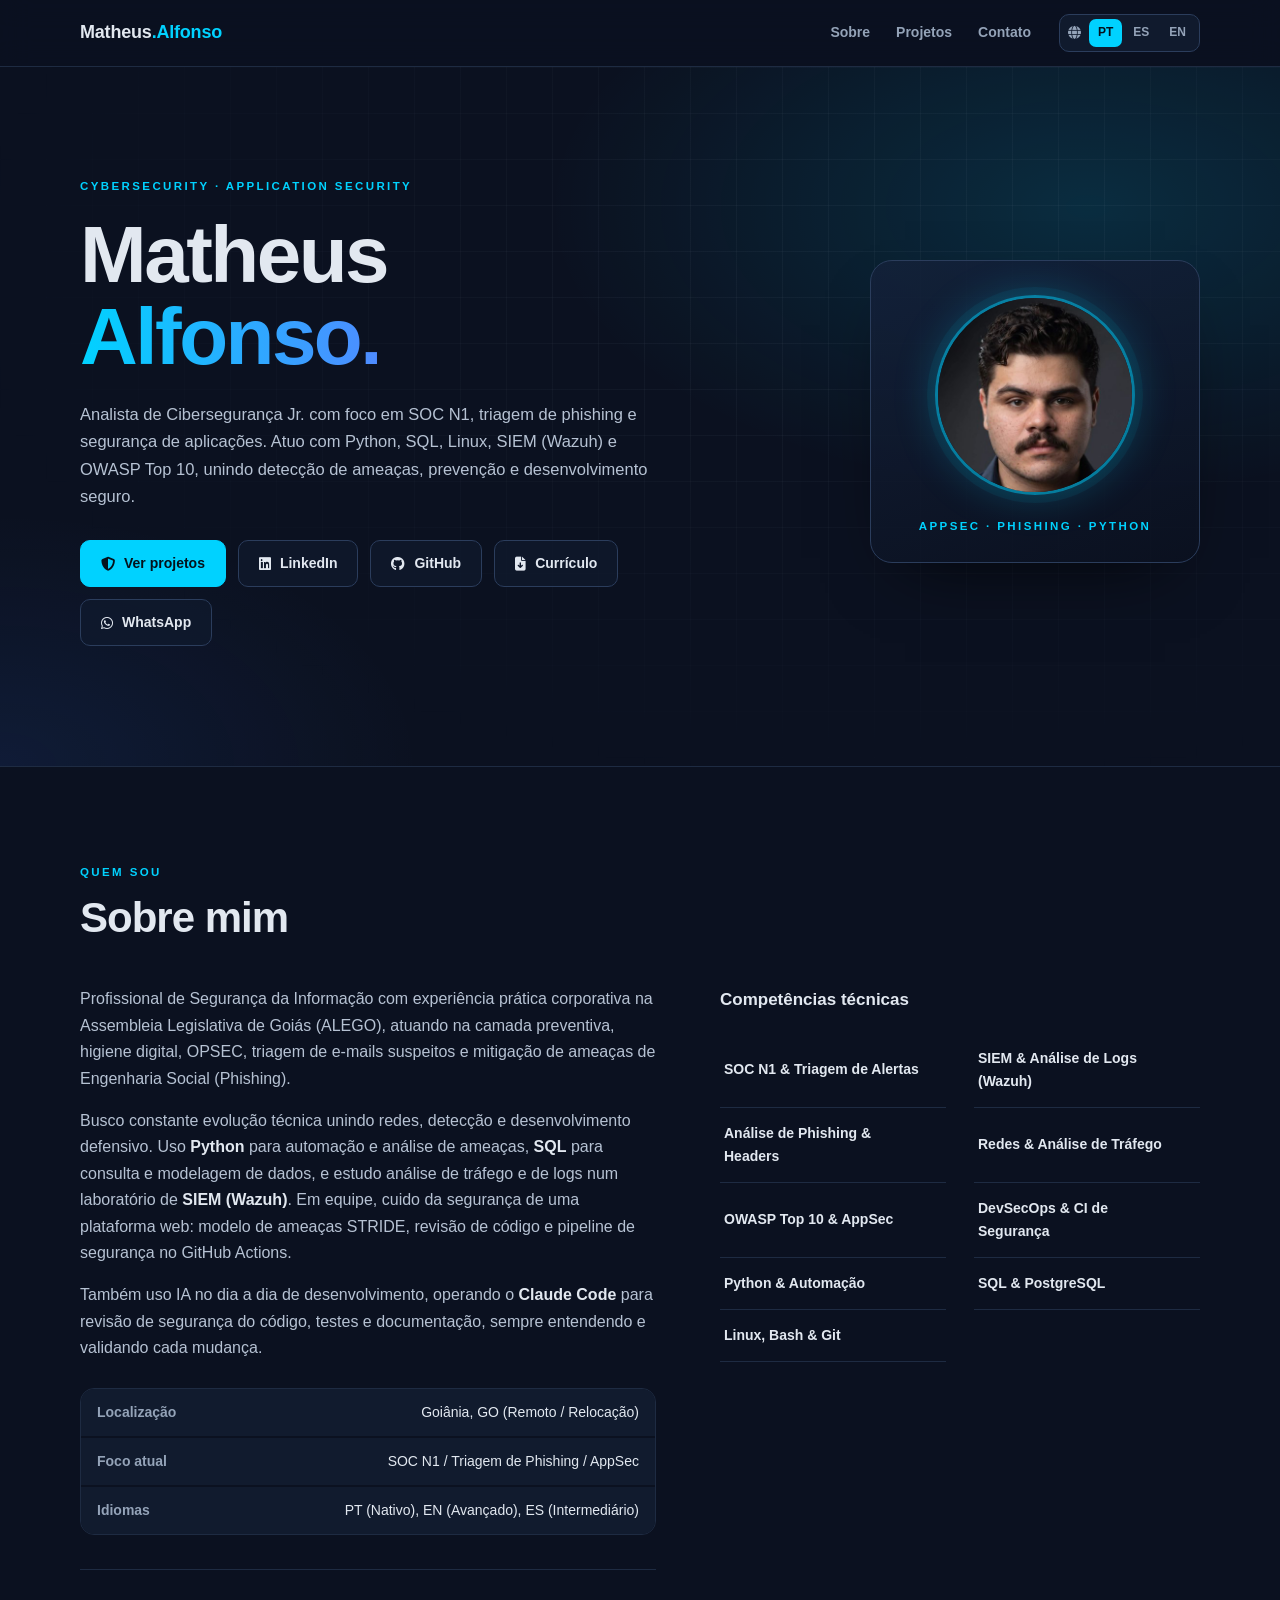
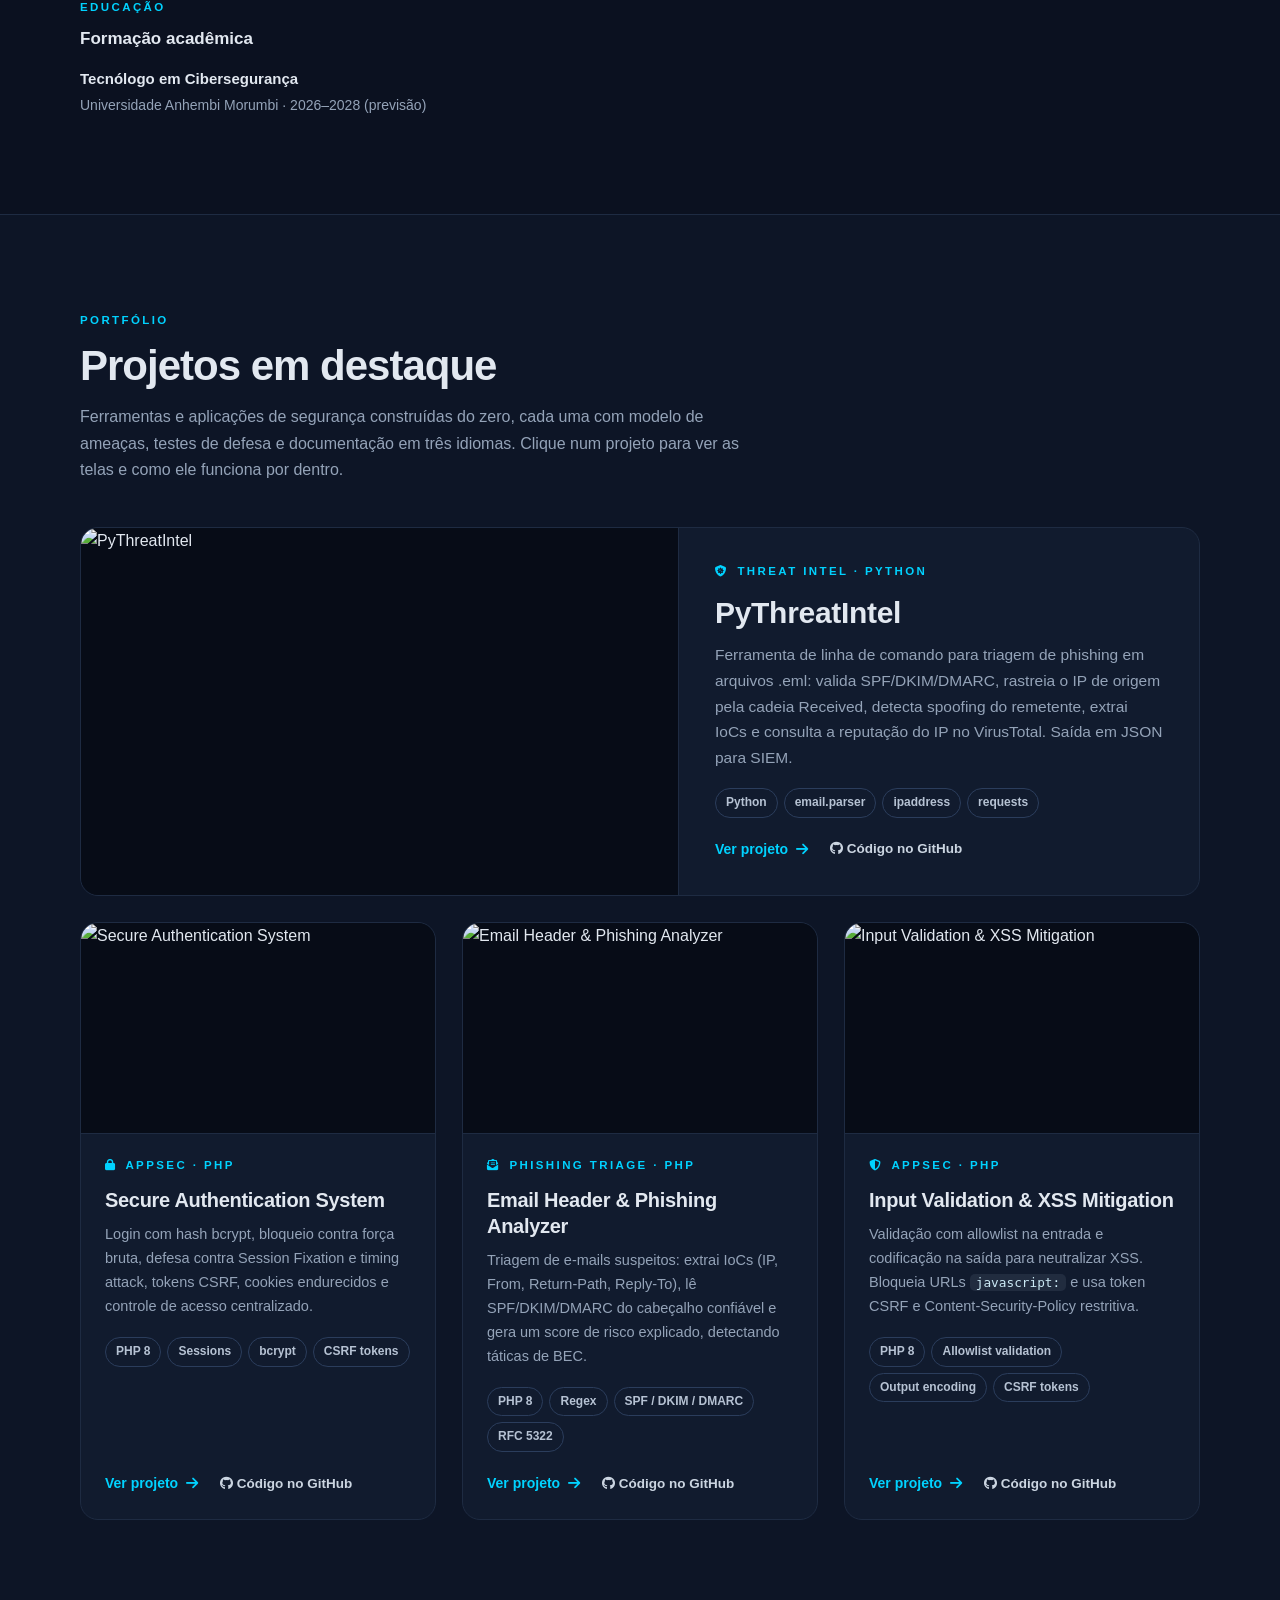
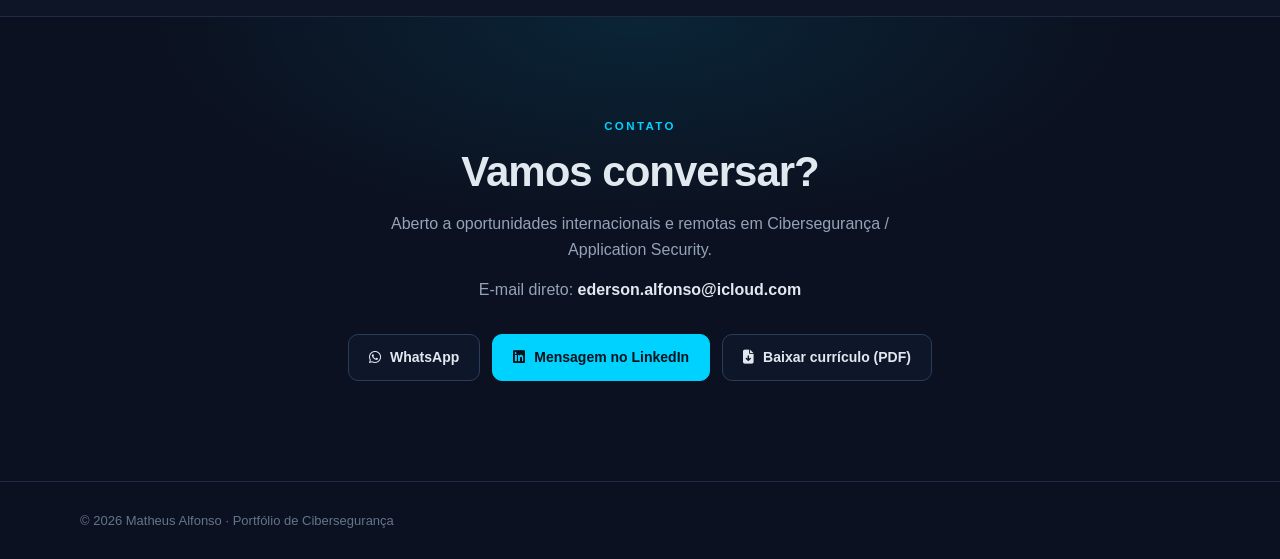
==== commit 2f97c3ee: "Update CV base and site skills: SOC Tier 1, SIEM, networking, DevSecOps" ====
--- a/index.html
+++ b/index.html
@@ -38,7 +38,7 @@
                 <div class="hero-text">
                     <div class="eyebrow">Cybersecurity · Application Security</div>
                     <h1>Matheus<br><em>Alfonso.</em></h1>
-                    <p class="lead">Analista de Segurança da Informação focado na camada preventiva, higiene digital e desenvolvimento web defensivo. Atuo com PHP, Python, Java, SQL e diretrizes OWASP Top 10, conectando tecnologia, prevenção de ameaças e desenvolvimento seguro.</p>
+                    <p class="lead">Analista de Cibersegurança Jr. com foco em SOC N1, triagem de phishing e segurança de aplicações. Atuo com Python, SQL, Linux, SIEM (Wazuh) e OWASP Top 10, unindo detecção de ameaças, prevenção e desenvolvimento seguro.</p>
                     <div class="buttons">
                         <a class="btn primary" href="#projects"><i class="fas fa-shield-halved" aria-hidden="true"></i> Ver projetos</a>
                         <a class="btn" href="https://www.linkedin.com/in/mattheusalfonso" target="_blank" rel="noopener noreferrer"><i class="fab fa-linkedin" aria-hidden="true"></i> LinkedIn</a>
@@ -62,8 +62,8 @@
                 </div>
                 <div class="about">
                     <div class="about-text">
-                        <p>Profissional de Segurança da Informação com experiência prática corporativa na Assembleia Legislativa de Goiás (ALEGO), atuando na camada preventiva, higiene digital, OPSEC, triagem de e-mails suspeitos e mitigação de ameaças de Engenharia Social (Phishing).</p><p>Busco constante evolução técnica unindo fundamentos de redes, análise de dados e desenvolvimento defensivo. Utilizo <strong>SQL</strong> para modelagem e consulta estruturada de dados, <strong>Python</strong> para automação, análise de dados e rotinas de cibersegurança, e <strong>Java</strong> para lógica orientada a objetos e regras de negócio robustas, integrando conhecimento de segurança web e controle de dados.</p><p>Também uso IA no dia a dia de desenvolvimento, operando o <strong>Claude Code</strong> para revisão de segurança do código, testes e documentação, sempre entendendo e validando cada mudança.</p>
-                        <div class="facts"><div><strong>Localização</strong><span>Goiânia, GO (Remoto / Relocação)</span></div><div><strong>Foco atual</strong><span>AppSec / Prevenção de Phishing / OPSEC</span></div><div><strong>Idiomas</strong><span>PT (Nativo), EN (Avançado), ES (Intermediário)</span></div></div>
+                        <p>Profissional de Segurança da Informação com experiência prática corporativa na Assembleia Legislativa de Goiás (ALEGO), atuando na camada preventiva, higiene digital, OPSEC, triagem de e-mails suspeitos e mitigação de ameaças de Engenharia Social (Phishing).</p><p>Busco constante evolução técnica unindo redes, detecção e desenvolvimento defensivo. Uso <strong>Python</strong> para automação e análise de ameaças, <strong>SQL</strong> para consulta e modelagem de dados, e estudo análise de tráfego e de logs num laboratório de <strong>SIEM (Wazuh)</strong>. Em equipe, cuido da segurança de uma plataforma web: modelo de ameaças STRIDE, revisão de código e pipeline de segurança no GitHub Actions.</p><p>Também uso IA no dia a dia de desenvolvimento, operando o <strong>Claude Code</strong> para revisão de segurança do código, testes e documentação, sempre entendendo e validando cada mudança.</p>
+                        <div class="facts"><div><strong>Localização</strong><span>Goiânia, GO (Remoto / Relocação)</span></div><div><strong>Foco atual</strong><span>SOC N1 / Triagem de Phishing / AppSec</span></div><div><strong>Idiomas</strong><span>PT (Nativo), EN (Avançado), ES (Intermediário)</span></div></div>
                         <div class="education">
                             <div class="eyebrow">Educação</div>
                             <h3 class="subhead">Formação acadêmica</h3>
@@ -73,7 +73,7 @@
                     </div>
                     <div>
                         <h3 class="subhead">Competências técnicas</h3>
-                        <div class="skill-list"><div class="skill"><span>Python &amp; Automação</span><i class="fas fa-chevron-right" aria-hidden="true"></i></div><div class="skill"><span>SQL &amp; Banco de Dados</span><i class="fas fa-chevron-right" aria-hidden="true"></i></div><div class="skill"><span>Java &amp; Programação</span><i class="fas fa-chevron-right" aria-hidden="true"></i></div><div class="skill"><span>PHP &amp; Desenvol. Defensivo</span><i class="fas fa-chevron-right" aria-hidden="true"></i></div><div class="skill"><span>OWASP Top 10 &amp; AppSec</span><i class="fas fa-chevron-right" aria-hidden="true"></i></div><div class="skill"><span>Análise de Phishing &amp; Headers</span><i class="fas fa-chevron-right" aria-hidden="true"></i></div><div class="skill"><span>Linux, Bash &amp; Shell Script</span><i class="fas fa-chevron-right" aria-hidden="true"></i></div><div class="skill"><span>Git, GitHub &amp; Versionamento</span><i class="fas fa-chevron-right" aria-hidden="true"></i></div><div class="skill"><span>IA Aplicada &amp; Claude Code</span><i class="fas fa-chevron-right" aria-hidden="true"></i></div></div>
+                        <div class="skill-list"><div class="skill"><span>SOC N1 &amp; Triagem de Alertas</span><i class="fas fa-chevron-right" aria-hidden="true"></i></div><div class="skill"><span>SIEM &amp; Análise de Logs (Wazuh)</span><i class="fas fa-chevron-right" aria-hidden="true"></i></div><div class="skill"><span>Análise de Phishing &amp; Headers</span><i class="fas fa-chevron-right" aria-hidden="true"></i></div><div class="skill"><span>Redes &amp; Análise de Tráfego</span><i class="fas fa-chevron-right" aria-hidden="true"></i></div><div class="skill"><span>OWASP Top 10 &amp; AppSec</span><i class="fas fa-chevron-right" aria-hidden="true"></i></div><div class="skill"><span>DevSecOps &amp; CI de Segurança</span><i class="fas fa-chevron-right" aria-hidden="true"></i></div><div class="skill"><span>Python &amp; Automação</span><i class="fas fa-chevron-right" aria-hidden="true"></i></div><div class="skill"><span>SQL &amp; PostgreSQL</span><i class="fas fa-chevron-right" aria-hidden="true"></i></div><div class="skill"><span>Linux, Bash &amp; Git</span><i class="fas fa-chevron-right" aria-hidden="true"></i></div></div>
                     </div>
                 </div>
             </div>
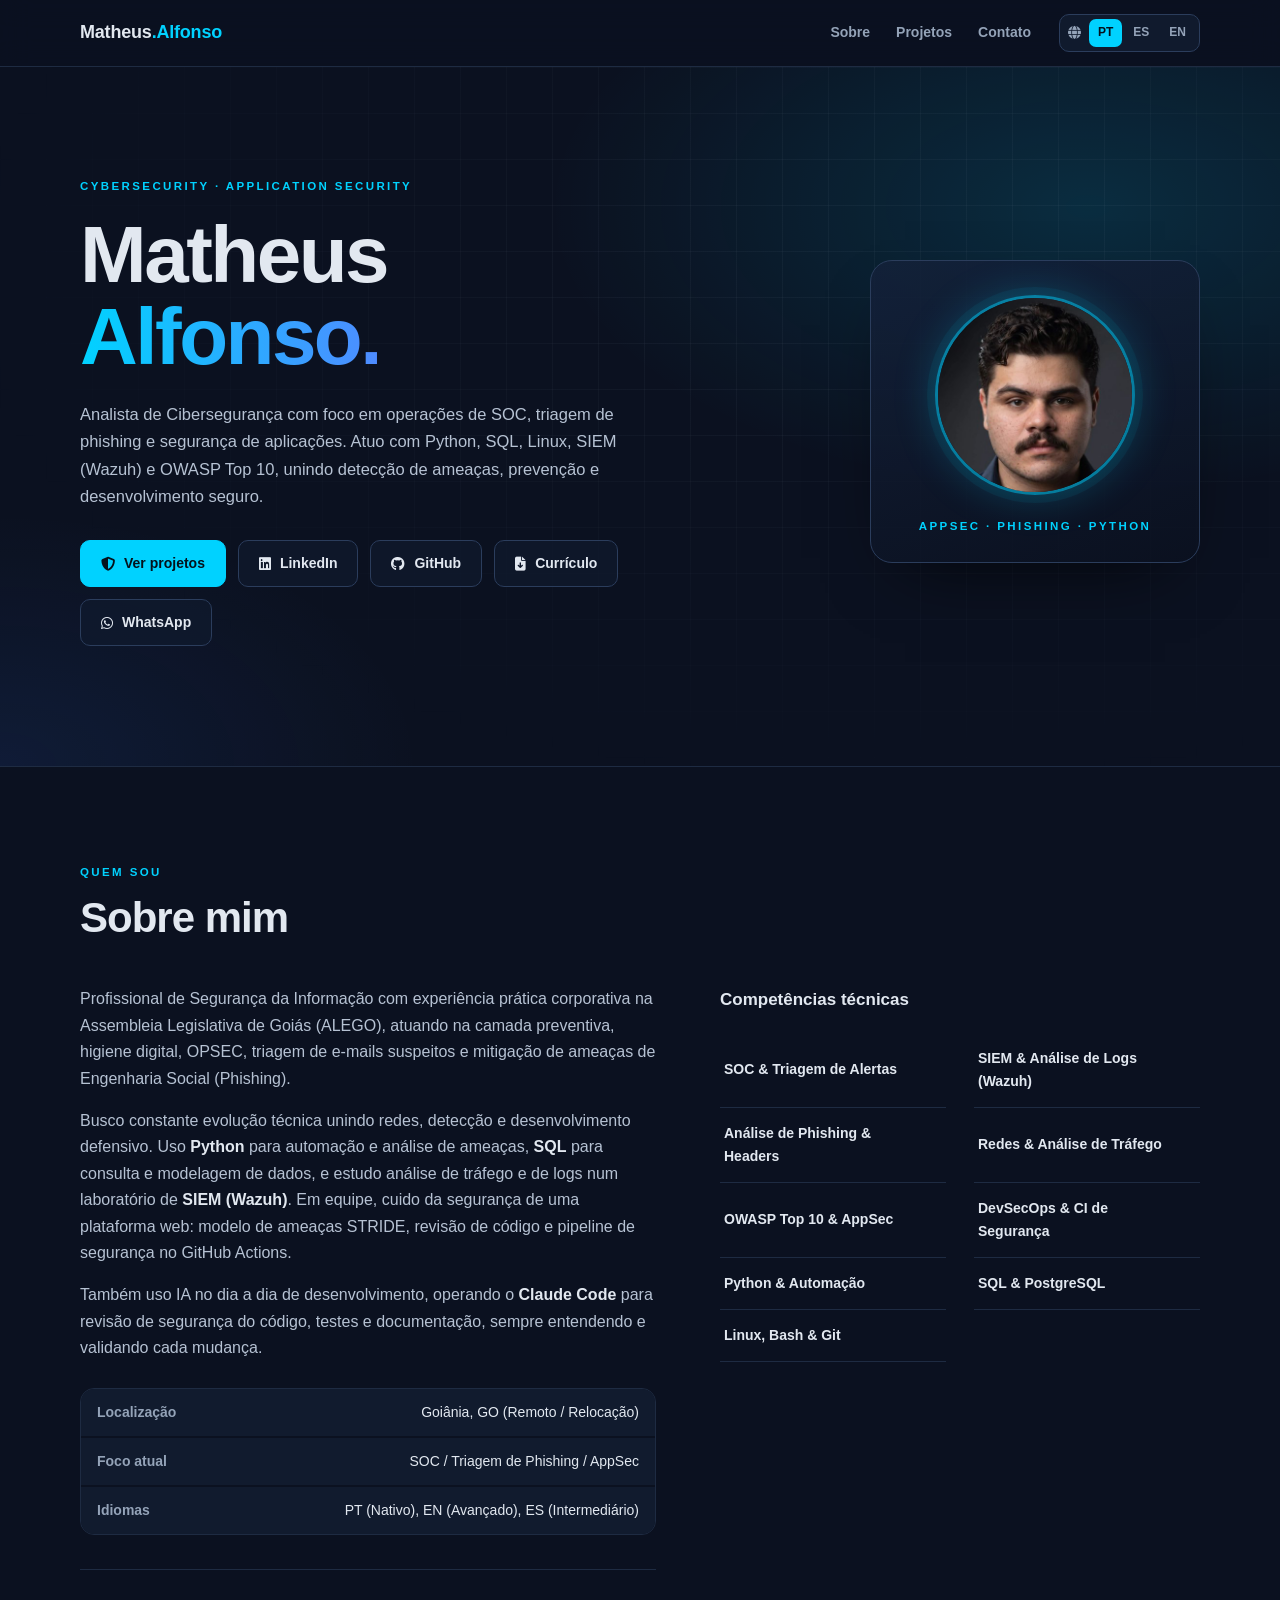
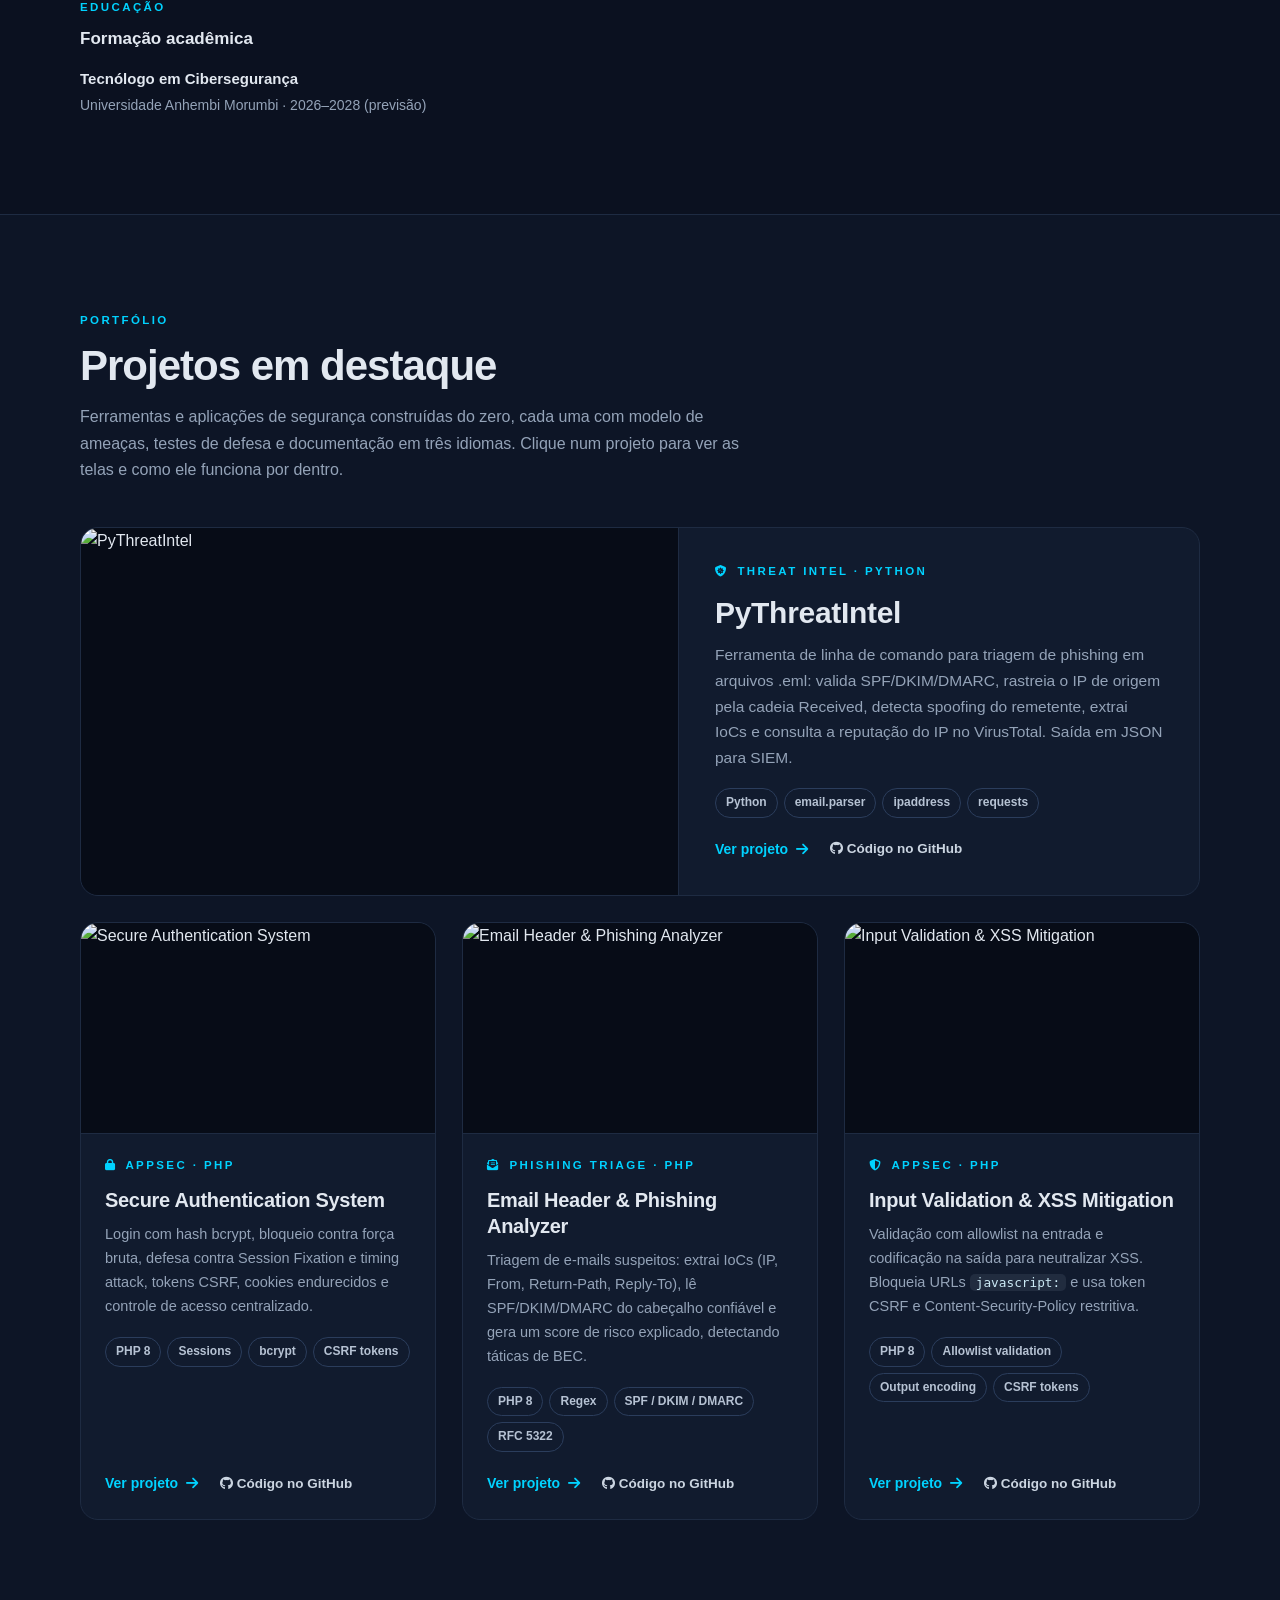
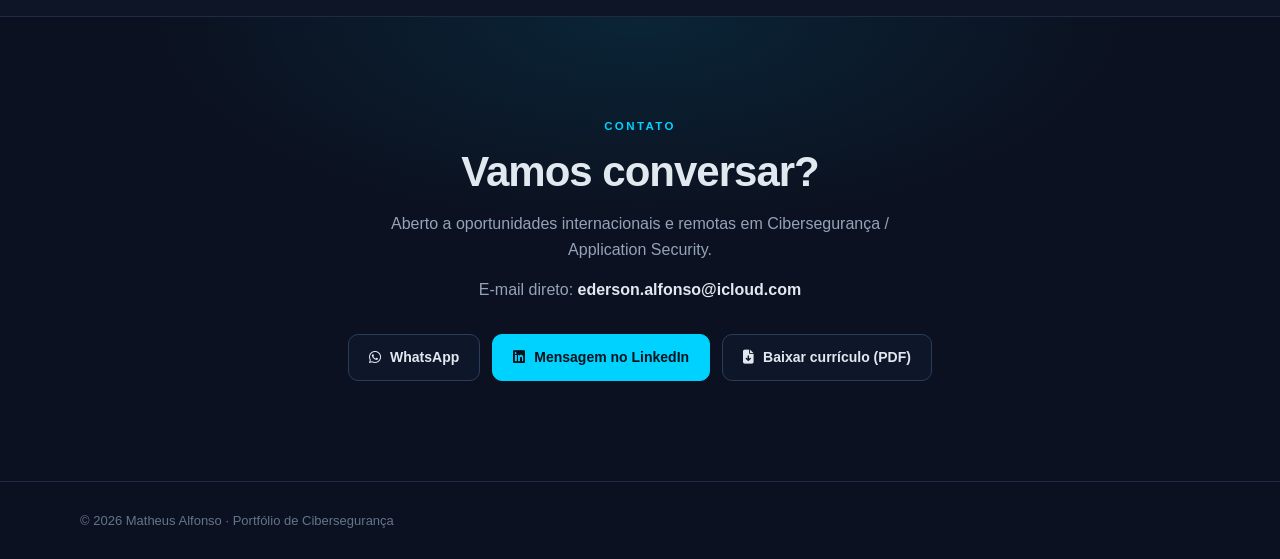
==== commit b46aa63e: "Remove seniority labels (Jr./N1/Tier 1) from site and CV" ====
--- a/index.html
+++ b/index.html
@@ -38,7 +38,7 @@
                 <div class="hero-text">
                     <div class="eyebrow">Cybersecurity · Application Security</div>
                     <h1>Matheus<br><em>Alfonso.</em></h1>
-                    <p class="lead">Analista de Cibersegurança Jr. com foco em SOC N1, triagem de phishing e segurança de aplicações. Atuo com Python, SQL, Linux, SIEM (Wazuh) e OWASP Top 10, unindo detecção de ameaças, prevenção e desenvolvimento seguro.</p>
+                    <p class="lead">Analista de Cibersegurança com foco em operações de SOC, triagem de phishing e segurança de aplicações. Atuo com Python, SQL, Linux, SIEM (Wazuh) e OWASP Top 10, unindo detecção de ameaças, prevenção e desenvolvimento seguro.</p>
                     <div class="buttons">
                         <a class="btn primary" href="#projects"><i class="fas fa-shield-halved" aria-hidden="true"></i> Ver projetos</a>
                         <a class="btn" href="https://www.linkedin.com/in/mattheusalfonso" target="_blank" rel="noopener noreferrer"><i class="fab fa-linkedin" aria-hidden="true"></i> LinkedIn</a>
@@ -63,7 +63,7 @@
                 <div class="about">
                     <div class="about-text">
                         <p>Profissional de Segurança da Informação com experiência prática corporativa na Assembleia Legislativa de Goiás (ALEGO), atuando na camada preventiva, higiene digital, OPSEC, triagem de e-mails suspeitos e mitigação de ameaças de Engenharia Social (Phishing).</p><p>Busco constante evolução técnica unindo redes, detecção e desenvolvimento defensivo. Uso <strong>Python</strong> para automação e análise de ameaças, <strong>SQL</strong> para consulta e modelagem de dados, e estudo análise de tráfego e de logs num laboratório de <strong>SIEM (Wazuh)</strong>. Em equipe, cuido da segurança de uma plataforma web: modelo de ameaças STRIDE, revisão de código e pipeline de segurança no GitHub Actions.</p><p>Também uso IA no dia a dia de desenvolvimento, operando o <strong>Claude Code</strong> para revisão de segurança do código, testes e documentação, sempre entendendo e validando cada mudança.</p>
-                        <div class="facts"><div><strong>Localização</strong><span>Goiânia, GO (Remoto / Relocação)</span></div><div><strong>Foco atual</strong><span>SOC N1 / Triagem de Phishing / AppSec</span></div><div><strong>Idiomas</strong><span>PT (Nativo), EN (Avançado), ES (Intermediário)</span></div></div>
+                        <div class="facts"><div><strong>Localização</strong><span>Goiânia, GO (Remoto / Relocação)</span></div><div><strong>Foco atual</strong><span>SOC / Triagem de Phishing / AppSec</span></div><div><strong>Idiomas</strong><span>PT (Nativo), EN (Avançado), ES (Intermediário)</span></div></div>
                         <div class="education">
                             <div class="eyebrow">Educação</div>
                             <h3 class="subhead">Formação acadêmica</h3>
@@ -73,7 +73,7 @@
                     </div>
                     <div>
                         <h3 class="subhead">Competências técnicas</h3>
-                        <div class="skill-list"><div class="skill"><span>SOC N1 &amp; Triagem de Alertas</span><i class="fas fa-chevron-right" aria-hidden="true"></i></div><div class="skill"><span>SIEM &amp; Análise de Logs (Wazuh)</span><i class="fas fa-chevron-right" aria-hidden="true"></i></div><div class="skill"><span>Análise de Phishing &amp; Headers</span><i class="fas fa-chevron-right" aria-hidden="true"></i></div><div class="skill"><span>Redes &amp; Análise de Tráfego</span><i class="fas fa-chevron-right" aria-hidden="true"></i></div><div class="skill"><span>OWASP Top 10 &amp; AppSec</span><i class="fas fa-chevron-right" aria-hidden="true"></i></div><div class="skill"><span>DevSecOps &amp; CI de Segurança</span><i class="fas fa-chevron-right" aria-hidden="true"></i></div><div class="skill"><span>Python &amp; Automação</span><i class="fas fa-chevron-right" aria-hidden="true"></i></div><div class="skill"><span>SQL &amp; PostgreSQL</span><i class="fas fa-chevron-right" aria-hidden="true"></i></div><div class="skill"><span>Linux, Bash &amp; Git</span><i class="fas fa-chevron-right" aria-hidden="true"></i></div></div>
+                        <div class="skill-list"><div class="skill"><span>SOC &amp; Triagem de Alertas</span><i class="fas fa-chevron-right" aria-hidden="true"></i></div><div class="skill"><span>SIEM &amp; Análise de Logs (Wazuh)</span><i class="fas fa-chevron-right" aria-hidden="true"></i></div><div class="skill"><span>Análise de Phishing &amp; Headers</span><i class="fas fa-chevron-right" aria-hidden="true"></i></div><div class="skill"><span>Redes &amp; Análise de Tráfego</span><i class="fas fa-chevron-right" aria-hidden="true"></i></div><div class="skill"><span>OWASP Top 10 &amp; AppSec</span><i class="fas fa-chevron-right" aria-hidden="true"></i></div><div class="skill"><span>DevSecOps &amp; CI de Segurança</span><i class="fas fa-chevron-right" aria-hidden="true"></i></div><div class="skill"><span>Python &amp; Automação</span><i class="fas fa-chevron-right" aria-hidden="true"></i></div><div class="skill"><span>SQL &amp; PostgreSQL</span><i class="fas fa-chevron-right" aria-hidden="true"></i></div><div class="skill"><span>Linux, Bash &amp; Git</span><i class="fas fa-chevron-right" aria-hidden="true"></i></div></div>
                     </div>
                 </div>
             </div>
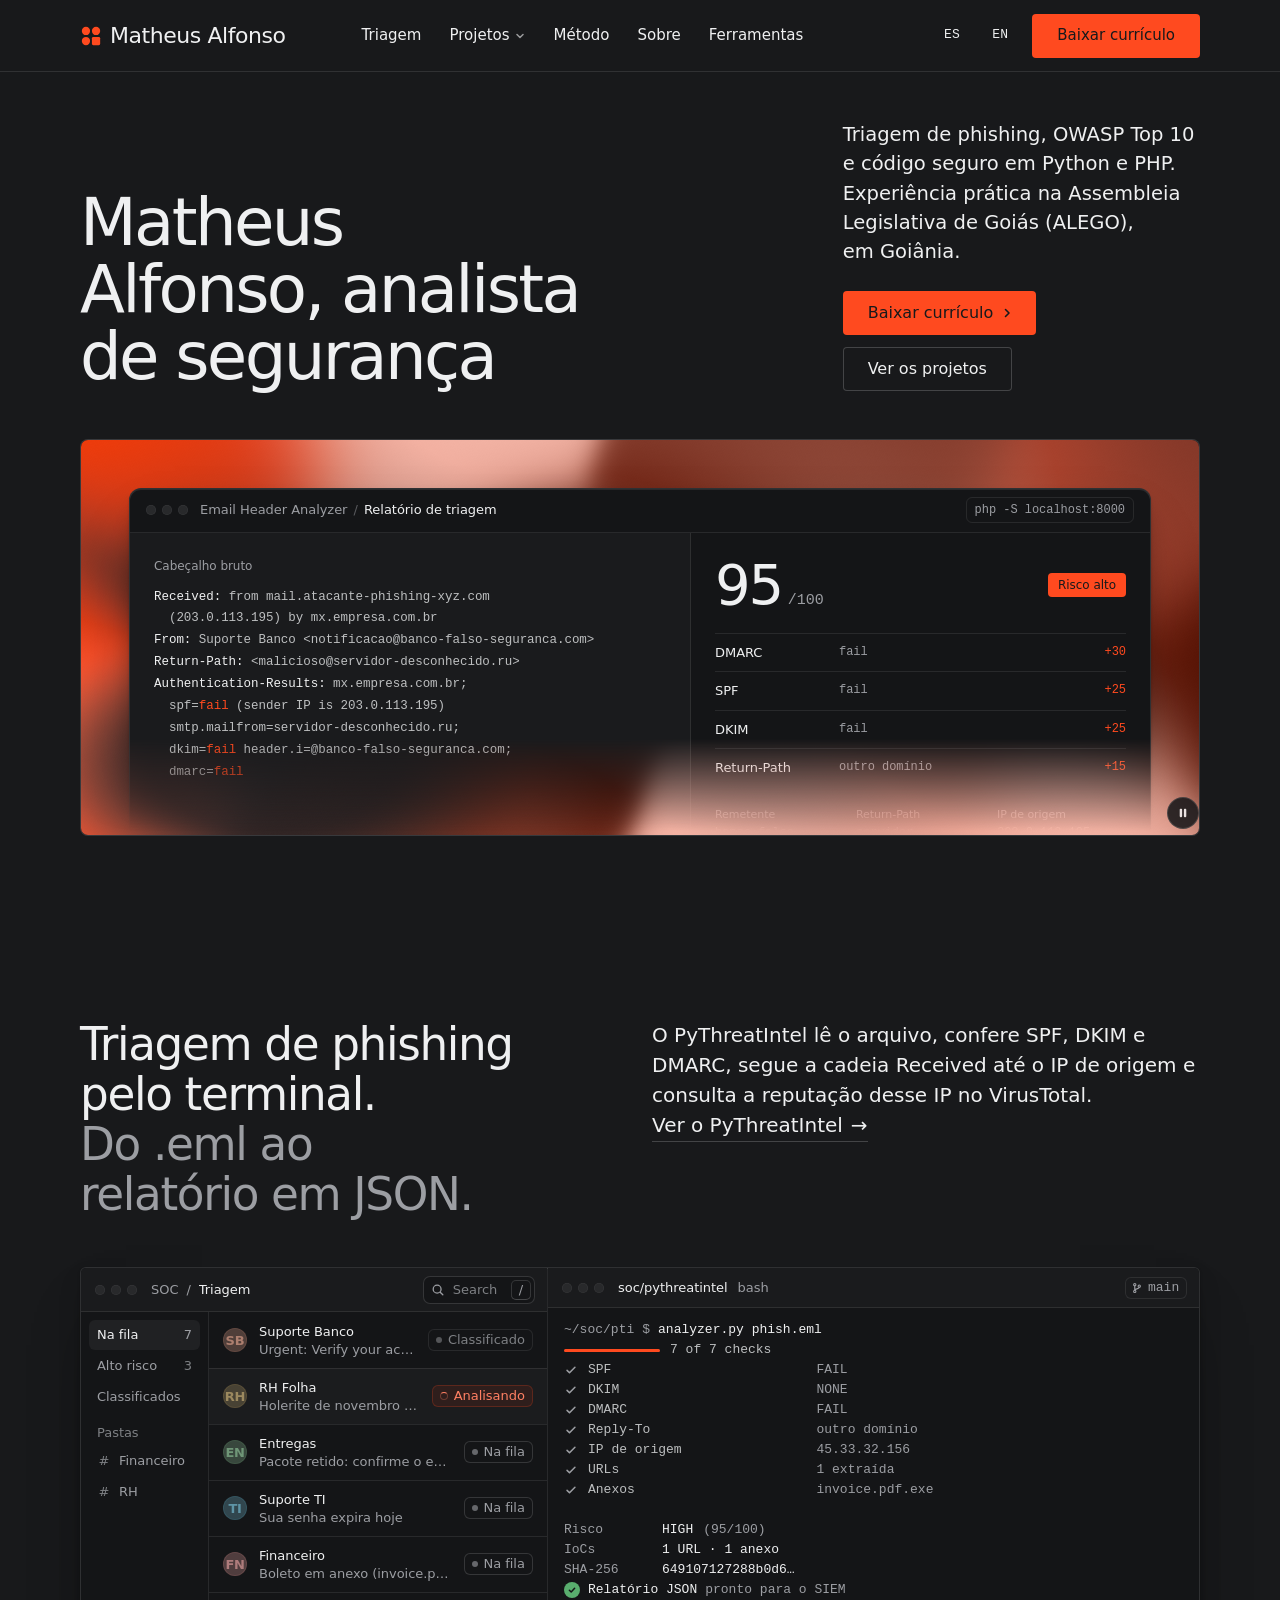
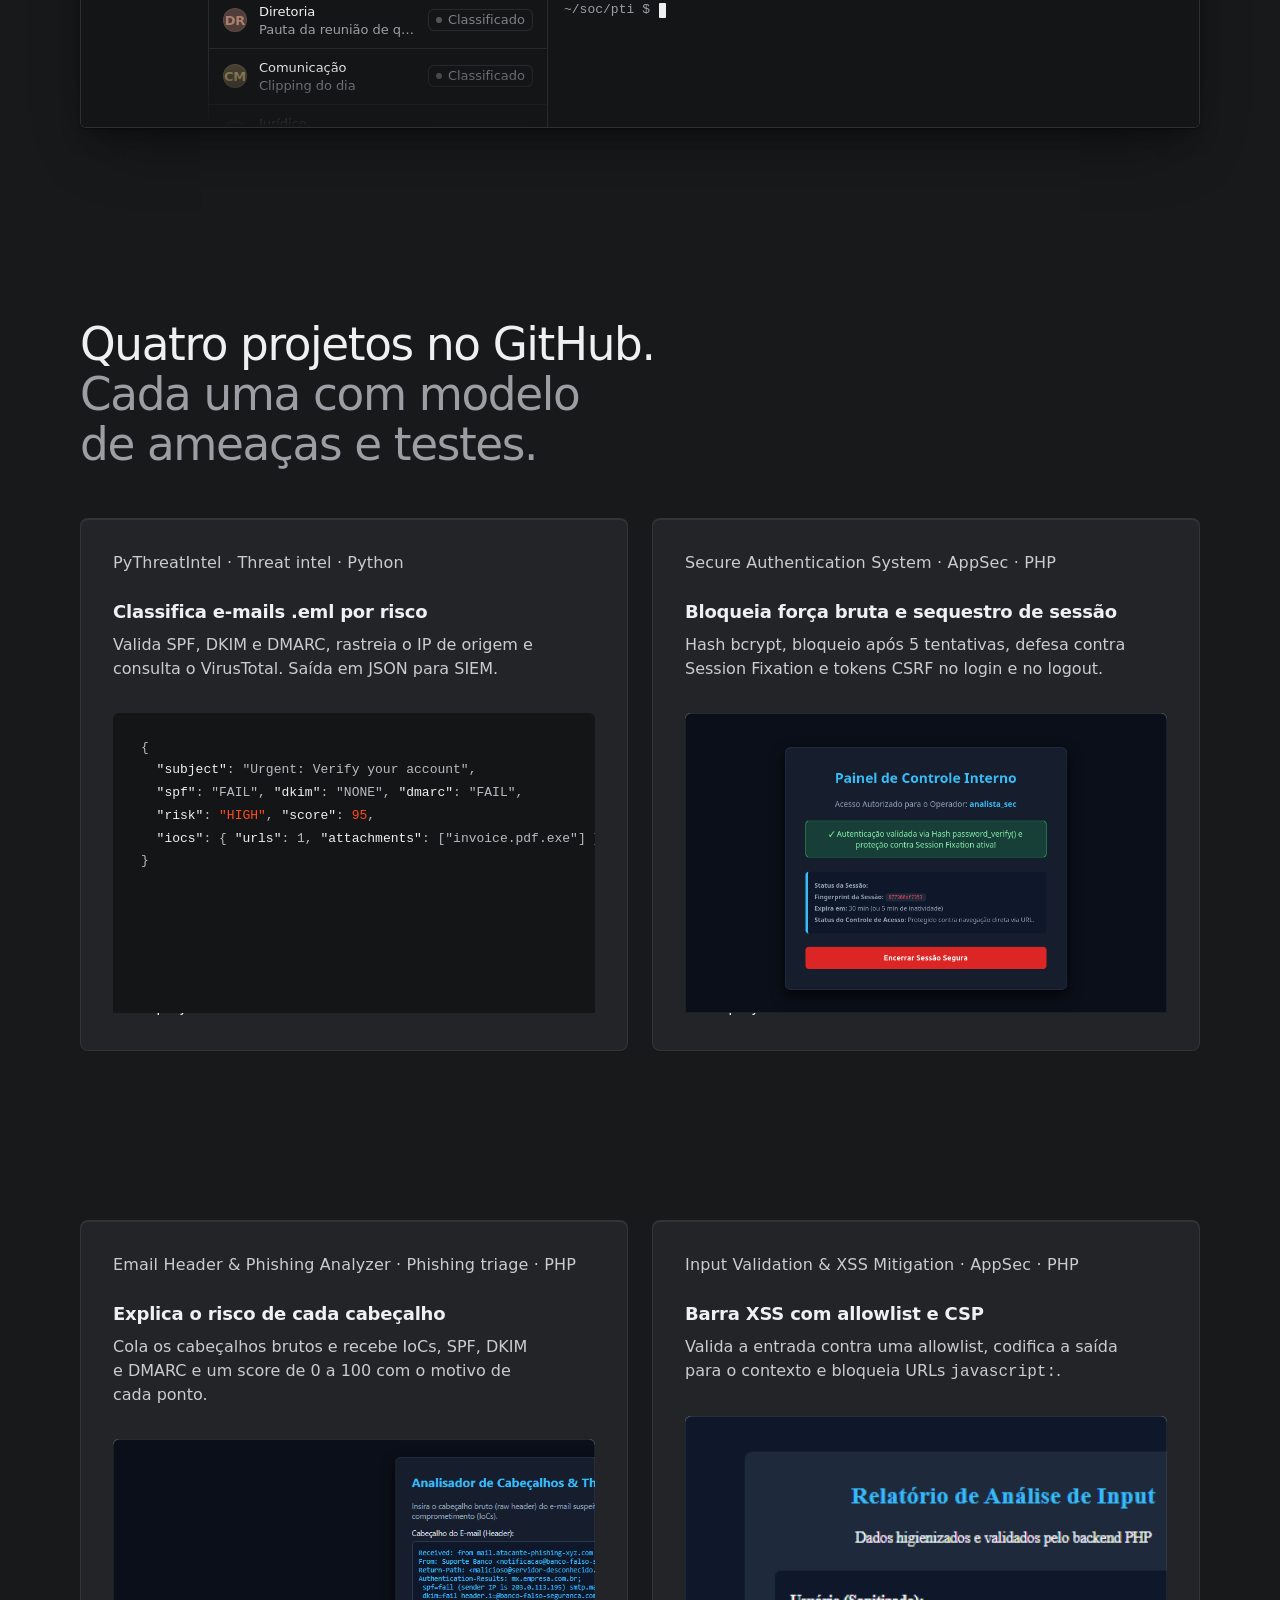
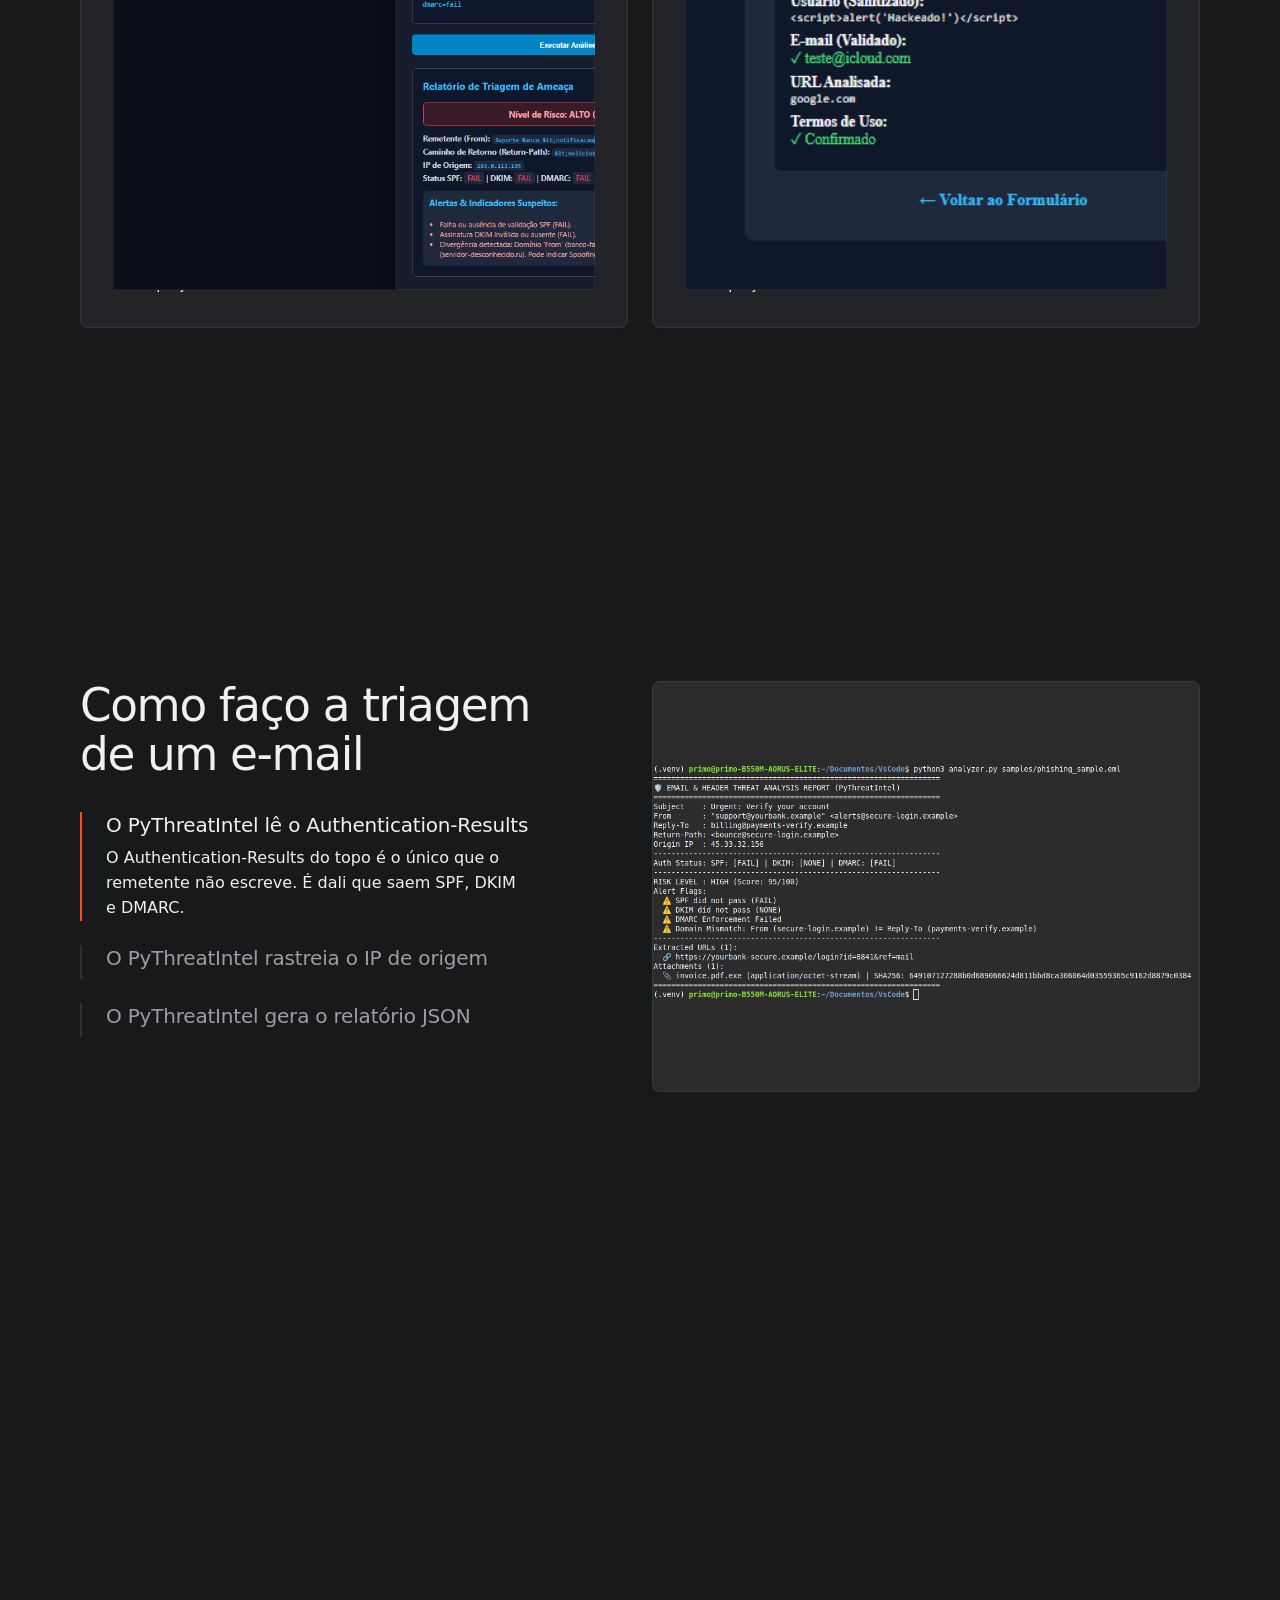
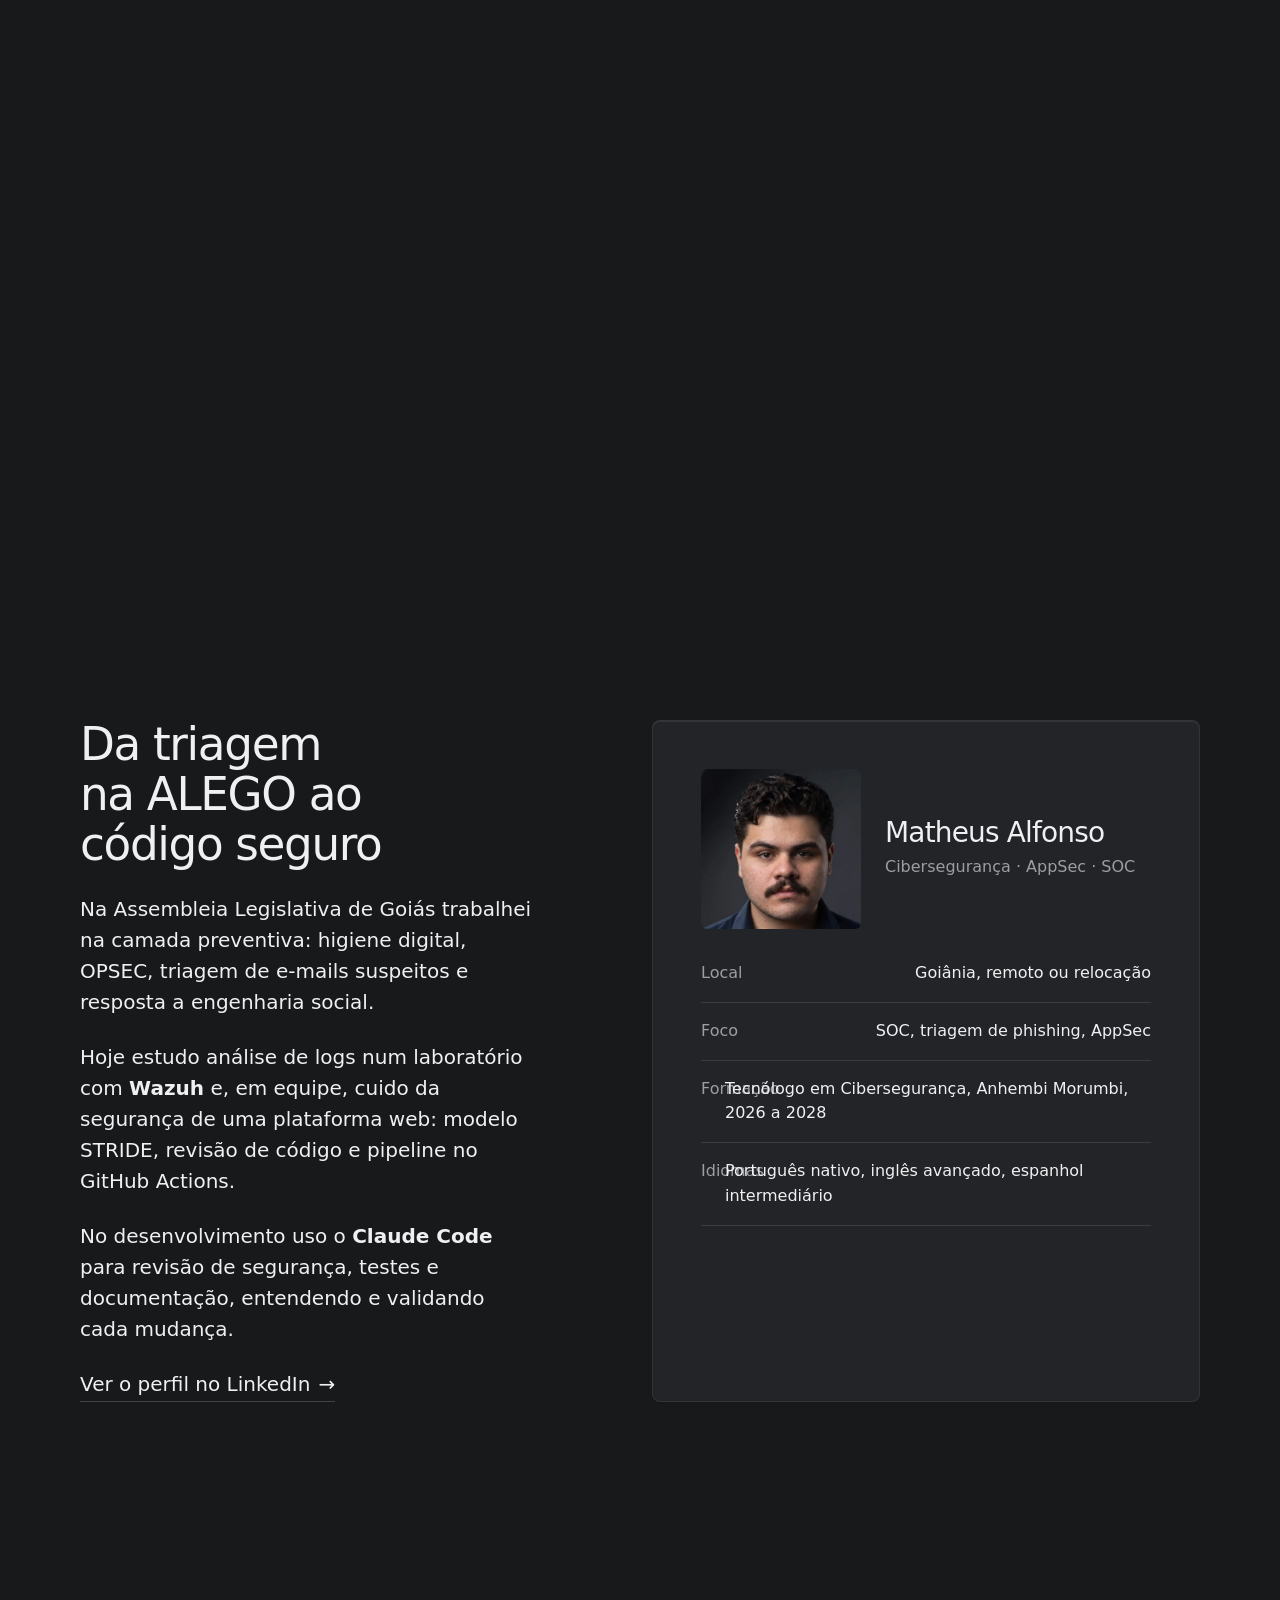
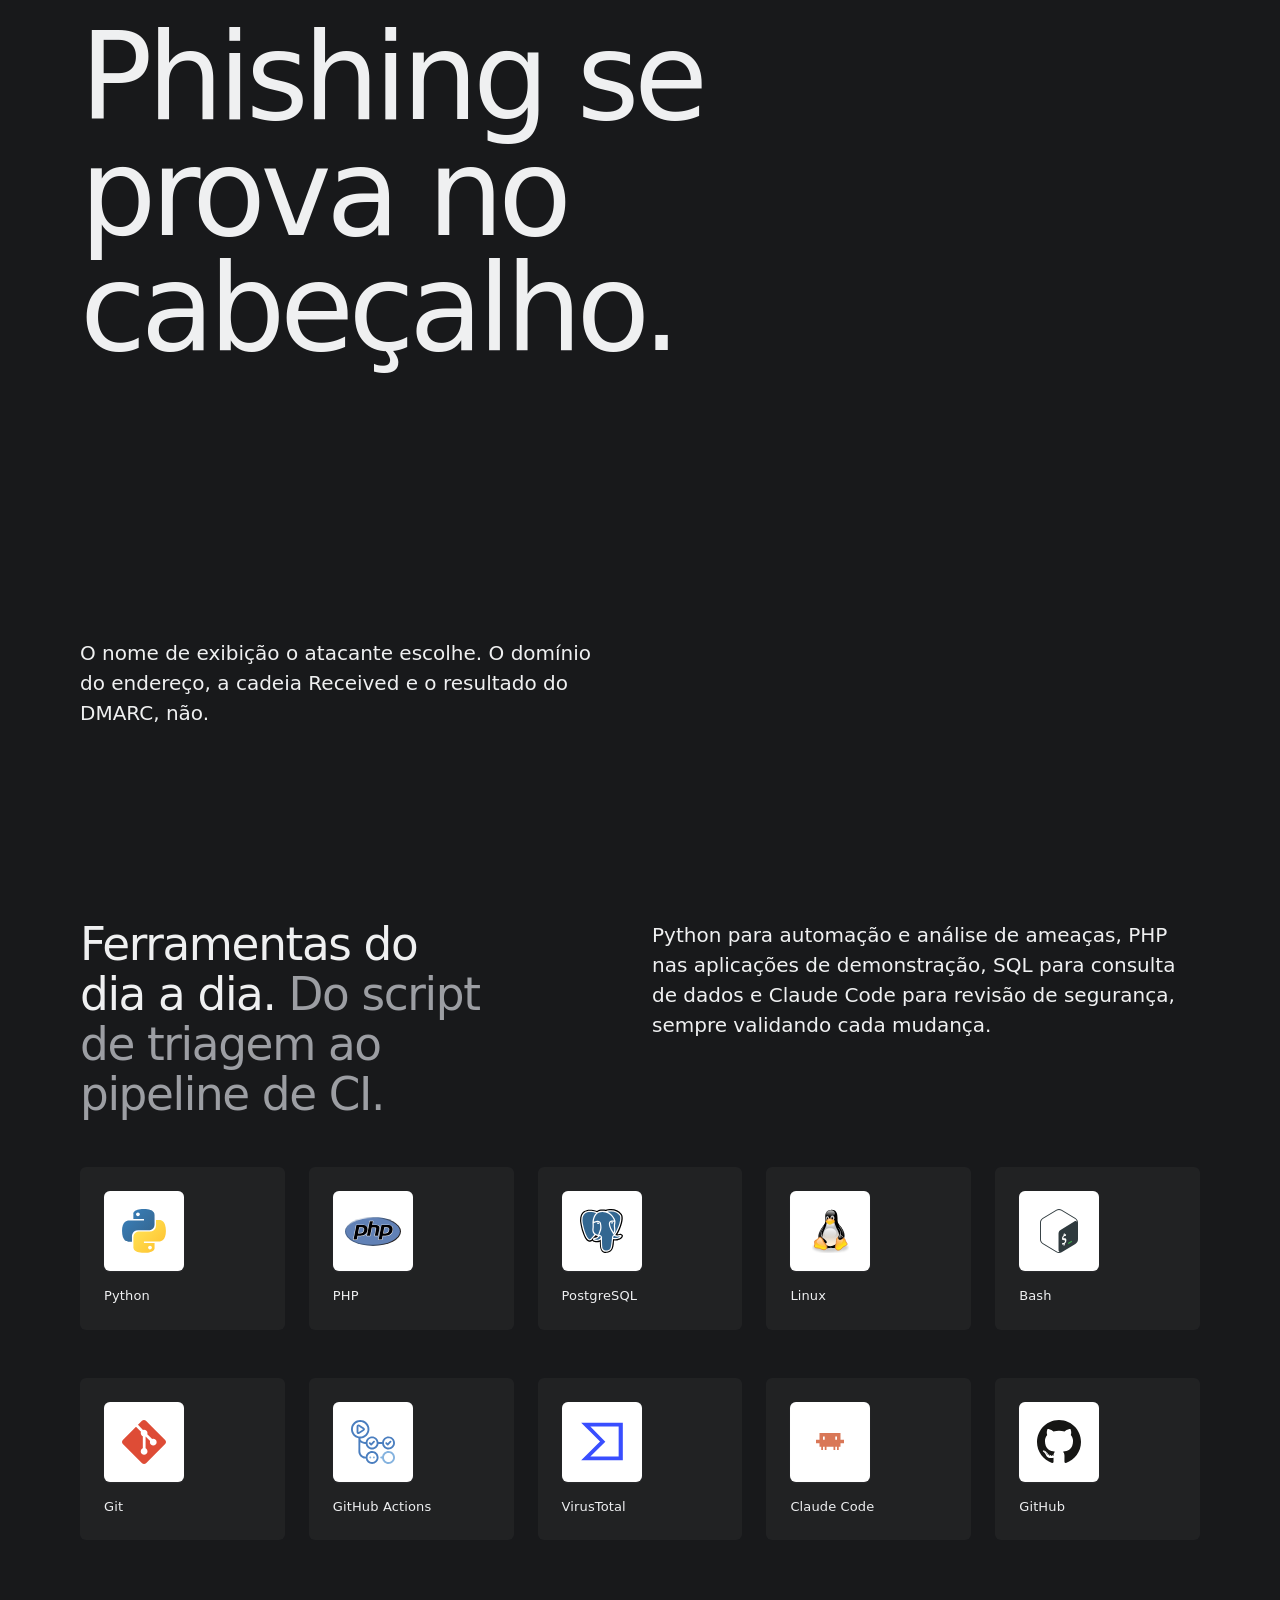
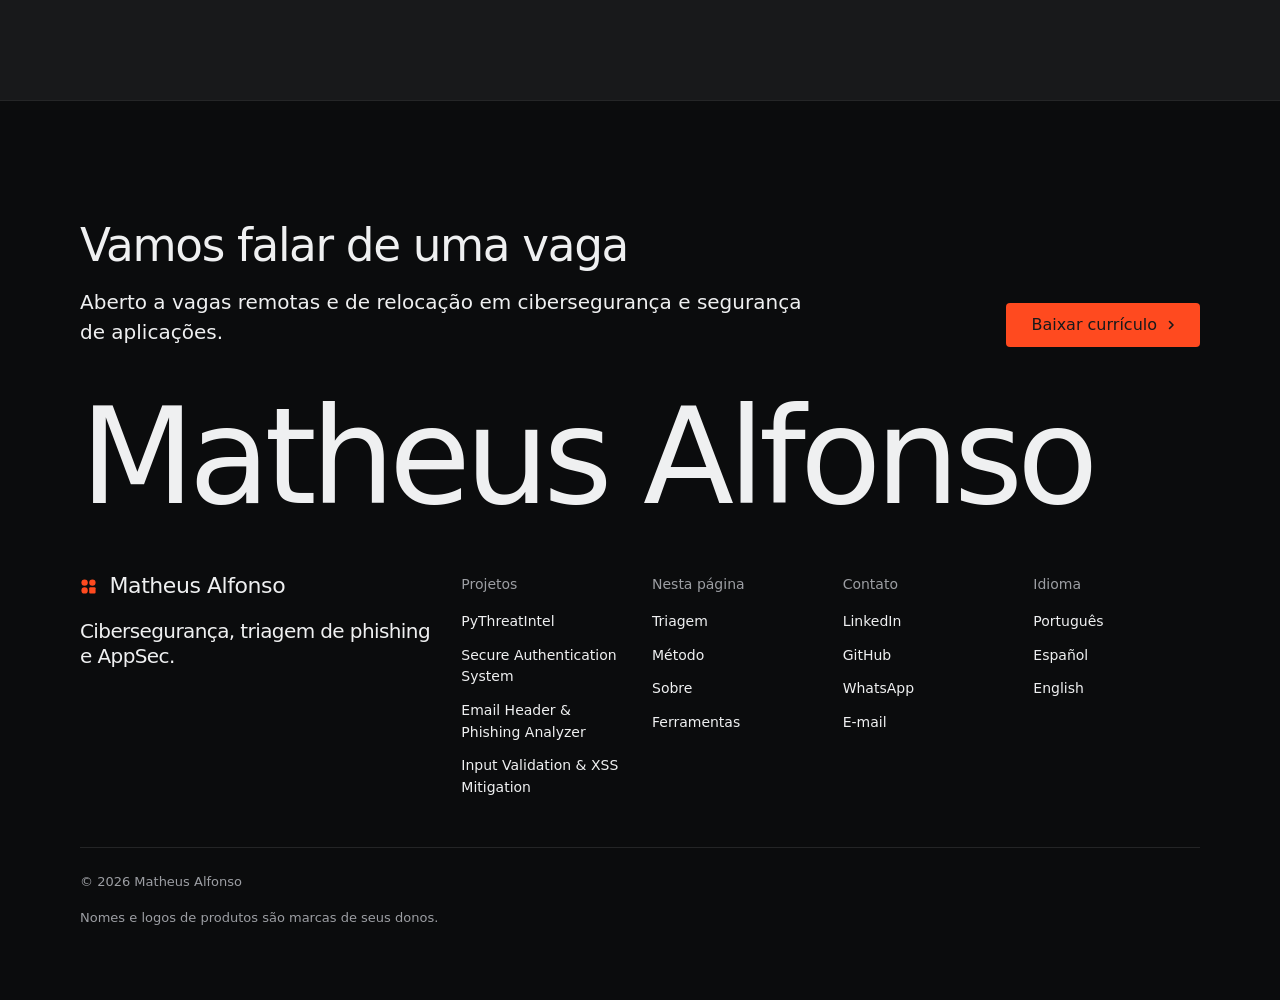
==== commit 40358789: "Redesign the portfolio: new look, live tool demos, Node generator - New visual system (graphite + al" ====
--- a/index.html
+++ b/index.html
@@ -1,165 +1,374 @@
-<!DOCTYPE html>
-<html lang="pt-BR">
+<!doctype html>
+<!-- type: software (portfólio de um analista de cibersegurança; as ferramentas dele são o produto)
+     deal: hero product (o relatório do Email Header Analyzer no palco), nav-cards, close-word, footer-dark, rhythm space,
+     buttons solid, mark dots, palette graphite-safety-orange, type funnel, radius sharp, ground sand,
+     effect gradient-mesh (palco do hero); moments: pinned-chapters (#metodo), liquid-type (#prova) -->
+<html lang="pt-BR" data-type="software" data-radius="sharp" data-ground="sand" data-buttons="solid" data-motion>
 <head>
-    <meta charset="UTF-8">
-    <meta http-equiv="Content-Security-Policy" content="default-src 'none'; img-src 'self' https://raw.githubusercontent.com; style-src 'self' https://cdnjs.cloudflare.com; font-src https://cdnjs.cloudflare.com; base-uri 'none'; form-action 'none'; upgrade-insecure-requests">
-    <meta name="referrer" content="strict-origin-when-cross-origin">
-    <meta name="viewport" content="width=device-width, initial-scale=1.0">
-    <meta name="theme-color" content="#0b1120">
-    <title>Matheus Alfonso | Cybersecurity &amp; Application Security Analyst</title>
-    <meta name="description" content="Portfólio de Matheus Alfonso: Application Security, prevenção de phishing e desenvolvimento web defensivo.">
-    <link rel="alternate" hreflang="pt-BR" href="https://mattheusalfonso.github.io/">
-    <link rel="alternate" hreflang="es" href="https://mattheusalfonso.github.io/es.html">
-    <link rel="alternate" hreflang="en" href="https://mattheusalfonso.github.io/en.html">
-    <link rel="icon" href="favicon.svg" type="image/svg+xml">
-    <link rel="apple-touch-icon" href="apple-touch-icon.png">
-    <meta property="og:type" content="website">
-    <meta property="og:url" content="https://mattheusalfonso.github.io/">
-    <meta property="og:title" content="Matheus Alfonso | Cybersecurity &amp; Application Security Analyst">
-    <meta property="og:description" content="Portfólio de Matheus Alfonso: Application Security, prevenção de phishing e desenvolvimento web defensivo.">
-    <meta property="og:image" content="https://mattheusalfonso.github.io/og-image.png">
-    <meta property="og:locale" content="pt_BR">
-    <meta name="twitter:card" content="summary_large_image">
-    <link rel="stylesheet" href="style.css">
-    <link rel="stylesheet" href="https://cdnjs.cloudflare.com/ajax/libs/font-awesome/6.4.0/css/all.min.css" integrity="sha512-iecdLmaskl7CVkqkXNQ/ZH/XLlvWZOJyj7Yy7tcenmpD1ypASozpmT/E0iPtmFIB46ZmdtAc9eNBvH0H/ZpiBw==" crossorigin="anonymous" referrerpolicy="no-referrer">
+<meta charset="utf-8">
+<meta http-equiv="Content-Security-Policy" content="default-src 'none'; script-src 'self'; style-src 'self' https://fonts.googleapis.com; font-src https://fonts.gstatic.com; img-src 'self' data:; connect-src 'self'; base-uri 'none'; form-action 'none'; upgrade-insecure-requests">
+<meta name="referrer" content="strict-origin-when-cross-origin">
+<meta name="viewport" content="width=device-width, initial-scale=1, viewport-fit=cover">
+<title>Matheus Alfonso: analista de segurança, phishing e AppSec</title>
+<meta name="description" content="Portfólio de Matheus Alfonso: triagem de phishing, segurança de aplicações e quatro ferramentas de defesa com o código aberto no GitHub.">
+<link rel="canonical" href="https://mattheusalfonso.github.io/">
+<link rel="alternate" hreflang="pt-BR" href="https://mattheusalfonso.github.io/">
+<link rel="alternate" hreflang="es" href="https://mattheusalfonso.github.io/es.html">
+<link rel="alternate" hreflang="en" href="https://mattheusalfonso.github.io/en.html">
+<meta property="og:type" content="website">
+<meta property="og:url" content="https://mattheusalfonso.github.io/">
+<meta property="og:title" content="Matheus Alfonso: analista de segurança, phishing e AppSec">
+<meta property="og:description" content="Portfólio de Matheus Alfonso: triagem de phishing, segurança de aplicações e quatro ferramentas de defesa com o código aberto no GitHub.">
+<meta property="og:image" content="https://mattheusalfonso.github.io/og-image.png">
+<meta property="og:locale" content="pt_BR">
+<meta name="twitter:card" content="summary_large_image">
+<link rel="icon" href="favicon.svg" type="image/svg+xml">
+<link rel="apple-touch-icon" href="apple-touch-icon.png">
+<meta name="theme-color" content="#18191b">
+<meta name="site-kind" content="software">
+<meta name="page-type" content="software">
+<link rel="preconnect" href="https://fonts.googleapis.com">
+<link rel="preconnect" href="https://fonts.gstatic.com" crossorigin>
+<link rel="stylesheet" href="https://fonts.googleapis.com/css2?family=Funnel+Display:wght@400..700&family=Funnel+Sans:wght@400..600&family=DM+Mono:wght@400;500&display=swap">
+<link rel="stylesheet" href="assets/system.css">
+<link rel="stylesheet" href="assets/ui/cards.css">
+<link rel="stylesheet" href="assets/motion/motion.css">
+<link rel="stylesheet" href="assets/backgrounds/backgrounds.css">
+<link rel="stylesheet" href="assets/layout/layout.css">
+<link rel="stylesheet" href="assets/icons/icon.css">
+<link rel="stylesheet" href="assets/ui/base.css">
+<link rel="stylesheet" href="assets/ui/window/fragment.css">
+<link rel="stylesheet" href="assets/ui/terminal-run/fragment.css">
+<link rel="stylesheet" href="assets/site.css">
+<script src="assets/head.js"></script>
+<script src="assets/backgrounds/backgrounds.js"></script>
+<link rel="modulepreload" href="assets/moments/moments.js">
+<link rel="modulepreload" href="assets/moments/lib.js">
+<link rel="modulepreload" href="assets/moments/pinned-chapters/moment.js">
+<link rel="modulepreload" href="assets/moments/liquid-type/moment.js">
 </head>
 <body>
-    <header class="navwrap">
-        <nav class="container nav">
-            <a class="brand" href="index.html">Matheus<span>.Alfonso</span></a>
-            <div class="navlinks"><a href="#about">Sobre</a><a href="#projects">Projetos</a><a href="#contact">Contato</a></div>
-            <div class="lang-switch"><i class="fas fa-globe" aria-hidden="true"></i><a href="index.html" class="active" aria-current="true">PT</a><a href="es.html" lang="es">ES</a><a href="en.html" lang="en">EN</a></div>
-        </nav>
-    </header>
-
-    <main>
-        <section class="hero">
-            <div class="container hero-inner">
-                <div class="hero-text">
-                    <div class="eyebrow">Cybersecurity · Application Security</div>
-                    <h1>Matheus<br><em>Alfonso.</em></h1>
-                    <p class="lead">Analista de Cibersegurança com foco em operações de SOC, triagem de phishing e segurança de aplicações. Atuo com Python, SQL, Linux, SIEM (Wazuh) e OWASP Top 10, unindo detecção de ameaças, prevenção e desenvolvimento seguro.</p>
-                    <div class="buttons">
-                        <a class="btn primary" href="#projects"><i class="fas fa-shield-halved" aria-hidden="true"></i> Ver projetos</a>
-                        <a class="btn" href="https://www.linkedin.com/in/mattheusalfonso" target="_blank" rel="noopener noreferrer"><i class="fab fa-linkedin" aria-hidden="true"></i> LinkedIn</a>
-                        <a class="btn" href="https://github.com/MattheusAlfonso" target="_blank" rel="noopener noreferrer"><i class="fab fa-github" aria-hidden="true"></i> GitHub</a>
-                        <a class="btn" href="cv-pt.pdf" download="CV-Matheus-Alfonso-PT.pdf"><i class="fas fa-file-arrow-down" aria-hidden="true"></i> Currículo</a>
-                        <a class="btn whatsapp" href="https://wa.me/5562920038598?text=Ol%C3%A1%20Matheus,%20vi%20seu%20portf%C3%B3lio%20de%20Ciberseguran%C3%A7a%20e%20gostaria%20de%20conversar!" target="_blank" rel="noopener noreferrer"><i class="fab fa-whatsapp" aria-hidden="true"></i> WhatsApp</a>
-                    </div>
-                </div>
-                <div class="portrait">
-                    <img class="profile-photo" src="profile.jpg" alt="Matheus Alfonso" width="400" height="400">
-                    <div class="portrait-label">AppSec · Phishing · Python</div>
-                </div>
+<header class="nav">
+  <div class="wrap nav__bar">
+    <a class="skip-link" href="#top">Pular para o conteúdo</a>
+    <a class="nav__logo" href="index.html#top"><span class="mark" data-mark="dots" aria-hidden="true"></span>Matheus Alfonso</a>
+    <nav class="nav__links" aria-label="Principal">
+      <div class="nav__item"><a class="nav__link" href="index.html#triagem">Triagem</a></div>
+      <div class="nav__item">
+        <a class="nav__link" href="index.html#projetos">Projetos <svg class="chev" viewBox="0 0 12 12" aria-hidden="true"><path d="M3 4.5l3 3 3-3" fill="none" stroke="currentColor" stroke-width="1.5" stroke-linecap="round" stroke-linejoin="round"/></svg></a>
+        <div class="nav__menu">
+          <div class="wrap grid">
+            <a class="menu-card span-3" href="projetos/pythreatintel.html">
+              <div class="panel"><img class="frame__img" src="img/projetos/pythreatintel-phishing.png" alt="" width="991" height="438" loading="lazy"></div>
+              <span class="t-card">PyThreatIntel</span>
+              <span class="t-small muted">Classifica e-mails .eml por risco</span>
+            </a>
+            <a class="menu-card span-3" href="projetos/secure-auth-system.html">
+              <div class="panel"><img class="frame__img" src="img/projetos/secure-auth.png" alt="" width="840" height="543" loading="lazy"></div>
+              <span class="t-card">Secure Authentication System</span>
+              <span class="t-small muted">Bloqueia força bruta e sequestro de sessão</span>
+            </a>
+            <a class="menu-card span-3" href="projetos/email-header-analyzer.html">
+              <div class="panel"><img class="frame__img" src="img/projetos/email-header-analyzer.png" alt="" width="1421" height="683" loading="lazy"></div>
+              <span class="t-card">Email Header &amp; Phishing Analyzer</span>
+              <span class="t-small muted">Explica o risco de cada cabeçalho</span>
+            </a>
+            <a class="menu-card span-3" href="projetos/input-validation-security.html">
+              <div class="panel"><img class="frame__img" src="img/projetos/input-validation.png" alt="" width="533" height="374" loading="lazy"></div>
+              <span class="t-card">Input Validation &amp; XSS Mitigation</span>
+              <span class="t-small muted">Barra XSS com allowlist e CSP</span>
+            </a>
+          </div>
+        </div>
+      </div>
+      <div class="nav__item"><a class="nav__link" href="index.html#metodo">Método</a></div>
+      <div class="nav__item"><a class="nav__link" href="index.html#sobre">Sobre</a></div>
+      <div class="nav__item"><a class="nav__link" href="index.html#ferramentas">Ferramentas</a></div>
+    </nav>
+    <div class="nav__actions">
+      <a class="nav__link nav__lang" href="es.html" hreflang="es" lang="es">ES</a><a class="nav__link nav__lang" href="en.html" hreflang="en" lang="en">EN</a>
+      <a class="btn btn--primary" href="cv-pt.pdf" download="CV-Matheus-Alfonso-PT.pdf">Baixar currículo</a>
+    </div>
+    <button class="nav__toggle" type="button" aria-expanded="false" aria-label="Menu">
+      <svg width="18" height="18" viewBox="0 0 18 18" aria-hidden="true"><path d="M2 5h14M2 13h14" stroke="currentColor" stroke-width="1.6" stroke-linecap="round"/></svg>
+    </button>
+  </div>
+</header>
+
+<main id="top">
+  <section class="hero hero--product" data-enter aria-labelledby="hero-h">
+    <div class="wrap"><div class="hero-text hero__in">
+      <div class="hero__head">
+        <div>
+          <h1 id="hero-h">Matheus Alfonso, analista de segurança</h1>
+          <p class="hero__lead">Triagem de phishing, OWASP Top 10 e código seguro em Python e PHP. Experiência prática na Assembleia Legislativa de Goiás (ALEGO), em Goiânia.</p>
+        </div>
+        <div class="btn-row"><a class="btn btn--primary" href="cv-pt.pdf" download="CV-Matheus-Alfonso-PT.pdf">Baixar currículo<svg class="m-arrow" viewBox="0 0 12 12" aria-hidden="true"><path class="m-arrow__stem" d="M1 6h8"/><path class="m-arrow__head" d="M4.5 2.5 8 6l-3.5 3.5"/></svg></a><a class="btn btn--secondary" href="#projetos">Ver os projetos</a></div>
+      </div>
+      <div class="hero__stage hero__stage--ui" data-enter-media>
+        <div class="hero__fx" data-fx="gradient-mesh" data-fx-seed="41" aria-hidden="true"></div>
+        <div class="stage stage--fade-b">
+          <div class="ui rep" role="img" aria-label="Relatório do Email Header Analyzer: um e-mail de phishing com SPF, DKIM e DMARC reprovados e score de risco 95 de 100.">
+            <div class="rep__bar"><span class="ui-dots" aria-hidden="true"><i></i><i></i><i></i></span><span class="rep__crumb">Email Header Analyzer <i>/</i> <b>Relatório de triagem</b></span><span class="ui-spacer"></span><span class="rep__chip">php -S localhost:8000</span></div>
+            <div class="rep__body">
+              <div class="rep__raw">
+                <p class="rep__label">Cabeçalho bruto</p>
+<pre class="rep__pre"><span class="rep__hk">Received:</span> from mail.atacante-phishing-xyz.com
+  (203.0.113.195) by mx.empresa.com.br
+<span class="rep__hk">From:</span> Suporte Banco &lt;notificacao@banco-falso-seguranca.com&gt;
+<span class="rep__hk">Return-Path:</span> &lt;malicioso@servidor-desconhecido.ru&gt;
+<span class="rep__hk">Authentication-Results:</span> mx.empresa.com.br;
+  spf=<b>fail</b> (sender IP is 203.0.113.195)
+  smtp.mailfrom=servidor-desconhecido.ru;
+  dkim=<b>fail</b> header.i=@banco-falso-seguranca.com;
+  dmarc=<b>fail</b></pre>
+              </div>
+              <div class="rep__out">
+                <div class="rep__score"><span class="rep__num">95</span><span class="rep__of">/100</span><span class="rep__risk">Risco alto</span></div>
+                <ul class="rep__rows">
+              <li><span class="rep__k">DMARC</span><span class="rep__v">fail</span><span class="rep__p">+30</span></li>
+              <li><span class="rep__k">SPF</span><span class="rep__v">fail</span><span class="rep__p">+25</span></li>
+              <li><span class="rep__k">DKIM</span><span class="rep__v">fail</span><span class="rep__p">+25</span></li>
+              <li><span class="rep__k">Return-Path</span><span class="rep__v">outro domínio</span><span class="rep__p">+15</span></li>
+                </ul>
+                <dl class="rep__ioc">
+                  <div><dt>Remetente</dt><dd>banco-falso-seguranca.com</dd></div>
+                  <div><dt>Return-Path</dt><dd>servidor-desconhecido.ru</dd></div>
+                  <div><dt>IP de origem</dt><dd>203.0.113.195</dd></div>
+                </dl>
+                <p class="rep__note">From e Return-Path em domínios diferentes: sinal de spoofing.</p>
+              </div>
             </div>
-        </section>
-
-        <section class="section" id="about">
-            <div class="container">
-                <div class="section-heading">
-                    <div class="eyebrow">Quem sou</div>
-                    <h2>Sobre mim</h2>
-                </div>
-                <div class="about">
-                    <div class="about-text">
-                        <p>Profissional de Segurança da Informação com experiência prática corporativa na Assembleia Legislativa de Goiás (ALEGO), atuando na camada preventiva, higiene digital, OPSEC, triagem de e-mails suspeitos e mitigação de ameaças de Engenharia Social (Phishing).</p><p>Busco constante evolução técnica unindo redes, detecção e desenvolvimento defensivo. Uso <strong>Python</strong> para automação e análise de ameaças, <strong>SQL</strong> para consulta e modelagem de dados, e estudo análise de tráfego e de logs num laboratório de <strong>SIEM (Wazuh)</strong>. Em equipe, cuido da segurança de uma plataforma web: modelo de ameaças STRIDE, revisão de código e pipeline de segurança no GitHub Actions.</p><p>Também uso IA no dia a dia de desenvolvimento, operando o <strong>Claude Code</strong> para revisão de segurança do código, testes e documentação, sempre entendendo e validando cada mudança.</p>
-                        <div class="facts"><div><strong>Localização</strong><span>Goiânia, GO (Remoto / Relocação)</span></div><div><strong>Foco atual</strong><span>SOC / Triagem de Phishing / AppSec</span></div><div><strong>Idiomas</strong><span>PT (Nativo), EN (Avançado), ES (Intermediário)</span></div></div>
-                        <div class="education">
-                            <div class="eyebrow">Educação</div>
-                            <h3 class="subhead">Formação acadêmica</h3>
-                            <strong>Tecnólogo em Cibersegurança</strong>
-                            <span>Universidade Anhembi Morumbi · 2026–2028 (previsão)</span>
-                        </div>
-                    </div>
-                    <div>
-                        <h3 class="subhead">Competências técnicas</h3>
-                        <div class="skill-list"><div class="skill"><span>SOC &amp; Triagem de Alertas</span><i class="fas fa-chevron-right" aria-hidden="true"></i></div><div class="skill"><span>SIEM &amp; Análise de Logs (Wazuh)</span><i class="fas fa-chevron-right" aria-hidden="true"></i></div><div class="skill"><span>Análise de Phishing &amp; Headers</span><i class="fas fa-chevron-right" aria-hidden="true"></i></div><div class="skill"><span>Redes &amp; Análise de Tráfego</span><i class="fas fa-chevron-right" aria-hidden="true"></i></div><div class="skill"><span>OWASP Top 10 &amp; AppSec</span><i class="fas fa-chevron-right" aria-hidden="true"></i></div><div class="skill"><span>DevSecOps &amp; CI de Segurança</span><i class="fas fa-chevron-right" aria-hidden="true"></i></div><div class="skill"><span>Python &amp; Automação</span><i class="fas fa-chevron-right" aria-hidden="true"></i></div><div class="skill"><span>SQL &amp; PostgreSQL</span><i class="fas fa-chevron-right" aria-hidden="true"></i></div><div class="skill"><span>Linux, Bash &amp; Git</span><i class="fas fa-chevron-right" aria-hidden="true"></i></div></div>
-                    </div>
-                </div>
+          </div>
+        </div>
+      </div>
+    </div></div>
+  </section>
+
+  <section class="section" id="triagem" aria-labelledby="triagem-h">
+    <div class="wrap">
+      <div class="grid grid--top">
+        <h2 class="span-5" id="triagem-h">Triagem de phishing pelo terminal. <span class="muted">Do .eml ao relatório em JSON.</span></h2>
+        <p class="span-6 start-7 lead-p">O PyThreatIntel lê o arquivo, confere SPF, DKIM e DMARC, segue a cadeia Received até o IP de origem e consulta a reputação desse IP no VirusTotal. <a class="link" href="projetos/pythreatintel.html">Ver o PyThreatIntel</a></p>
+      </div>
+      <div class="ui app fill" role="img" aria-label="O PyThreatIntel numa fila de e-mails suspeitos: o terminal analisa um .eml e marca risco alto, score 95 de 100." data-ui-pause-host>
+        <div class="app__pane app__pane--list">
+          <div class="ui ui-panel ui-win" data-ui="window" data-open="Na fila" data-work="Analisando" data-done="Classificado">
+            <div class="ui-win__bar"><span class="ui-dots" aria-hidden="true"><i></i><i></i><i></i></span><span class="ui-win__crumb">SOC <i>/</i> <b>Triagem</b></span><span class="ui-spacer"></span>
+              <span class="ui-win__search" aria-hidden="true"><svg class="ui-icon" viewBox="0 0 16 16"><circle cx="7" cy="7" r="4.5"/><path d="m10.5 10.5 3 3"/></svg><span class="ui-win__ph">Search</span><span class="ui-kbd">/</span></span>
             </div>
-        </section>
-
-        <section class="section alt" id="projects">
-            <div class="container">
-                <div class="section-heading">
-                    <div class="eyebrow">Portfólio</div>
-                    <h2>Projetos em destaque</h2>
-                    <p>Ferramentas e aplicações de segurança construídas do zero, cada uma com modelo de ameaças, testes de defesa e documentação em três idiomas. Clique num projeto para ver as telas e como ele funciona por dentro.</p>
-                </div>
-                <div class="projects">
-                <article class="project project-featured">
-                    <div class="project-image"><img src="https://raw.githubusercontent.com/MattheusAlfonso/pythreatintel/main/img/samples-phishing.png" alt="PyThreatIntel" width="991" height="438" loading="lazy"></div>
-                    <div class="project-body">
-                        <div class="eyebrow"><i class="fas fa-shield-virus" aria-hidden="true"></i> THREAT INTEL · PYTHON</div>
-                        <h3><a class="stretched" href="projetos/pythreatintel.html">PyThreatIntel</a></h3>
-                        <p>Ferramenta de linha de comando para triagem de phishing em arquivos .eml: valida SPF/DKIM/DMARC, rastreia o IP de origem pela cadeia Received, detecta spoofing do remetente, extrai IoCs e consulta a reputação do IP no VirusTotal. Saída em JSON para SIEM.</p>
-                        <div class="tags"><span>Python</span><span>email.parser</span><span>ipaddress</span><span>requests</span></div>
-                        <div class="project-links">
-                            <span class="textlink">Ver projeto <i class="fas fa-arrow-right" aria-hidden="true"></i></span>
-                            <a class="github-link" href="https://github.com/MattheusAlfonso/pythreatintel" target="_blank" rel="noopener noreferrer"><i class="fab fa-github" aria-hidden="true"></i> Código no GitHub</a>
-                        </div>
-                    </div>
-                </article>
-                <article class="project">
-                    <div class="project-image"><img src="https://raw.githubusercontent.com/MattheusAlfonso/secure-auth-system/main/preview.png" alt="Secure Authentication System" width="840" height="543" loading="lazy"></div>
-                    <div class="project-body">
-                        <div class="eyebrow"><i class="fas fa-lock" aria-hidden="true"></i> APPSEC · PHP</div>
-                        <h3><a class="stretched" href="projetos/secure-auth-system.html">Secure Authentication System</a></h3>
-                        <p>Login com hash bcrypt, bloqueio contra força bruta, defesa contra Session Fixation e timing attack, tokens CSRF, cookies endurecidos e controle de acesso centralizado.</p>
-                        <div class="tags"><span>PHP 8</span><span>Sessions</span><span>bcrypt</span><span>CSRF tokens</span></div>
-                        <div class="project-links">
-                            <span class="textlink">Ver projeto <i class="fas fa-arrow-right" aria-hidden="true"></i></span>
-                            <a class="github-link" href="https://github.com/MattheusAlfonso/secure-auth-system" target="_blank" rel="noopener noreferrer"><i class="fab fa-github" aria-hidden="true"></i> Código no GitHub</a>
-                        </div>
-                    </div>
-                </article>
-                <article class="project">
-                    <div class="project-image"><img src="https://raw.githubusercontent.com/MattheusAlfonso/email-header-analyzer/main/preview.png" alt="Email Header &amp; Phishing Analyzer" width="1421" height="683" loading="lazy"></div>
-                    <div class="project-body">
-                        <div class="eyebrow"><i class="fas fa-envelope-open-text" aria-hidden="true"></i> PHISHING TRIAGE · PHP</div>
-                        <h3><a class="stretched" href="projetos/email-header-analyzer.html">Email Header &amp; Phishing Analyzer</a></h3>
-                        <p>Triagem de e-mails suspeitos: extrai IoCs (IP, From, Return-Path, Reply-To), lê SPF/DKIM/DMARC do cabeçalho confiável e gera um score de risco explicado, detectando táticas de BEC.</p>
-                        <div class="tags"><span>PHP 8</span><span>Regex</span><span>SPF / DKIM / DMARC</span><span>RFC 5322</span></div>
-                        <div class="project-links">
-                            <span class="textlink">Ver projeto <i class="fas fa-arrow-right" aria-hidden="true"></i></span>
-                            <a class="github-link" href="https://github.com/MattheusAlfonso/email-header-analyzer" target="_blank" rel="noopener noreferrer"><i class="fab fa-github" aria-hidden="true"></i> Código no GitHub</a>
-                        </div>
-                    </div>
-                </article>
-                <article class="project">
-                    <div class="project-image"><img src="https://raw.githubusercontent.com/MattheusAlfonso/01-input-validation-security/main/preview.png" alt="Input Validation &amp; XSS Mitigation" width="533" height="374" loading="lazy"></div>
-                    <div class="project-body">
-                        <div class="eyebrow"><i class="fas fa-shield-halved" aria-hidden="true"></i> APPSEC · PHP</div>
-                        <h3><a class="stretched" href="projetos/input-validation-security.html">Input Validation &amp; XSS Mitigation</a></h3>
-                        <p>Validação com allowlist na entrada e codificação na saída para neutralizar XSS. Bloqueia URLs <code>javascript:</code> e usa token CSRF e Content-Security-Policy restritiva.</p>
-                        <div class="tags"><span>PHP 8</span><span>Allowlist validation</span><span>Output encoding</span><span>CSRF tokens</span></div>
-                        <div class="project-links">
-                            <span class="textlink">Ver projeto <i class="fas fa-arrow-right" aria-hidden="true"></i></span>
-                            <a class="github-link" href="https://github.com/MattheusAlfonso/01-input-validation-security" target="_blank" rel="noopener noreferrer"><i class="fab fa-github" aria-hidden="true"></i> Código no GitHub</a>
-                        </div>
-                    </div>
-                </article>
-                </div>
+            <div class="ui-win__body">
+              <nav class="ui-win__side" aria-hidden="true"><span class="ui-win__nav is-on">Na fila<em>7</em></span><span class="ui-win__nav">Alto risco<em>3</em></span><span class="ui-win__nav">Classificados</span><span class="ui-win__label">Pastas</span><span class="ui-win__nav"><span class="ui-win__hash">#</span>Financeiro</span><span class="ui-win__nav"><span class="ui-win__hash">#</span>RH</span></nav>
+              <div class="ui-win__main">
+                <div class="ui-win__cols" aria-hidden="true"><span>Remetente</span><span>Assunto</span><span>Status</span><span>Hora</span></div>
+                <ul class="ui-win__rows">
+              <li class="ui-win__row" data-row><span class="ui-avatar" data-tone="1">SB</span><span class="ui-win__who">Suporte Banco</span><span class="ui-win__sub">Urgent: Verify your account</span><span class="ui-win__st" data-st>Na fila</span><span class="ui-win__age">09:12</span></li>
+              <li class="ui-win__row" data-row><span class="ui-avatar" data-tone="2">RH</span><span class="ui-win__who">RH Folha</span><span class="ui-win__sub">Holerite de novembro disponível</span><span class="ui-win__st" data-st>Na fila</span><span class="ui-win__age">09:08</span></li>
+              <li class="ui-win__row" data-row><span class="ui-avatar" data-tone="3">EN</span><span class="ui-win__who">Entregas</span><span class="ui-win__sub">Pacote retido: confirme o endereço</span><span class="ui-win__st" data-st>Na fila</span><span class="ui-win__age">08:57</span></li>
+              <li class="ui-win__row" data-row><span class="ui-avatar" data-tone="4">TI</span><span class="ui-win__who">Suporte TI</span><span class="ui-win__sub">Sua senha expira hoje</span><span class="ui-win__st" data-st>Na fila</span><span class="ui-win__age">08:41</span></li>
+              <li class="ui-win__row" data-row><span class="ui-avatar" data-tone="5">FN</span><span class="ui-win__who">Financeiro</span><span class="ui-win__sub">Boleto em anexo (invoice.pdf.exe)</span><span class="ui-win__st" data-st>Na fila</span><span class="ui-win__age">08:30</span></li>
+              <li class="ui-win__row" data-row><span class="ui-avatar" data-tone="1">DR</span><span class="ui-win__who">Diretoria</span><span class="ui-win__sub">Pauta da reunião de quinta</span><span class="ui-win__st is-done" data-st>Classificado</span><span class="ui-win__age">08:22</span></li>
+              <li class="ui-win__row" data-row><span class="ui-avatar" data-tone="2">CM</span><span class="ui-win__who">Comunicação</span><span class="ui-win__sub">Clipping do dia</span><span class="ui-win__st is-done" data-st>Classificado</span><span class="ui-win__age">08:15</span></li>
+              <li class="ui-win__row" data-row><span class="ui-avatar" data-tone="3">JR</span><span class="ui-win__who">Jurídico</span><span class="ui-win__sub">Parecer revisado</span><span class="ui-win__st is-done" data-st>Classificado</span><span class="ui-win__age">08:03</span></li>
+              <li class="ui-win__row" data-row><span class="ui-avatar" data-tone="4">AD</span><span class="ui-win__who">Administração</span><span class="ui-win__sub">Escala de plantão</span><span class="ui-win__st is-done" data-st>Classificado</span><span class="ui-win__age">07:52</span></li>
+              <li class="ui-win__row" data-row><span class="ui-avatar" data-tone="5">TI</span><span class="ui-win__who">Suporte TI</span><span class="ui-win__sub">Janela de manutenção</span><span class="ui-win__st is-done" data-st>Classificado</span><span class="ui-win__age">07:40</span></li>
+                </ul>
+              </div>
             </div>
-        </section>
-
-        <section class="contact" id="contact">
-            <div class="container">
-                <div class="eyebrow">Contato</div>
-                <h2>Vamos conversar?</h2>
-                <p>Aberto a oportunidades internacionais e remotas em Cibersegurança / Application Security.</p>
-                <p class="email">E-mail direto: <span>ederson.alfonso@icloud.com</span></p>
-                <div class="buttons">
-                    <a class="btn whatsapp" href="https://wa.me/5562920038598?text=Ol%C3%A1%20Matheus,%20vi%20seu%20portf%C3%B3lio%20de%20Ciberseguran%C3%A7a%20e%20gostaria%20de%20conversar!" target="_blank" rel="noopener noreferrer"><i class="fab fa-whatsapp" aria-hidden="true"></i> WhatsApp</a>
-                    <a class="btn primary" href="https://www.linkedin.com/in/mattheusalfonso" target="_blank" rel="noopener noreferrer"><i class="fab fa-linkedin" aria-hidden="true"></i> Mensagem no LinkedIn</a>
-                    <a class="btn" href="cv-pt.pdf" download="CV-Matheus-Alfonso-PT.pdf"><i class="fas fa-file-arrow-down" aria-hidden="true"></i> Baixar currículo (PDF)</a>
-                </div>
-            </div>
-        </section>
-    </main>
-
-    <footer class="footer">
-        <div class="container">&copy; 2026 Matheus Alfonso · Portfólio de Cibersegurança</div>
-    </footer>
+          </div>
+        </div>
+        <div class="app__pane app__pane--open" data-ui-loop>
+    <div class="ui ui-panel ui-term" data-ui="terminal-run">
+      <div class="ui-term__head"><span class="ui-dots" aria-hidden="true"><i></i><i></i><i></i></span><span class="ui-term__title">soc/pythreatintel</span><span class="ui-meta">bash</span><span class="ui-spacer"></span>
+        <span class="ui-chip ui-chip--plain ui-term__branch"><svg viewBox="0 0 16 16" aria-hidden="true" fill="none" stroke="currentColor" stroke-width="1.5" stroke-linecap="round" stroke-linejoin="round"><circle cx="5" cy="3.5" r="1.5"/><circle cx="5" cy="12.5" r="1.5"/><circle cx="11" cy="5.5" r="1.5"/><path d="M5 5v6M11 7c0 2.6-6 1.8-6 4"/></svg>main</span>
+      </div>
+      <div class="ui-term__screen" data-term-screen>
+        <div class="ui-term__track" data-term-track>
+          <div class="ui-term__ln ui-term__cmd"><span class="ui-term__cwd">~/<span class="ui-term__up">soc/</span>pti</span><span class="ui-term__sig">$</span><span class="ui-term__typed" data-term-cmd>analyzer.py phish.eml</span></div>
+          <div class="ui-term__ln ui-term__meter" data-term-out data-term-meter><span class="ui-term__bar"><i></i></span><span class="ui-term__count" data-term-count>7 of 7 checks</span></div>
+          <div class="ui-term__ln ui-term__log" data-term-out data-term-step><svg class="ui-term__tick" viewBox="0 0 16 16" aria-hidden="true"><path d="m3.5 8.4 2.8 2.8 6.2-6.4"/></svg><span class="ui-term__path">SPF</span><span class="ui-term__n">FAIL</span><span class="ui-term__t"></span></div>
+          <div class="ui-term__ln ui-term__log" data-term-out data-term-step><svg class="ui-term__tick" viewBox="0 0 16 16" aria-hidden="true"><path d="m3.5 8.4 2.8 2.8 6.2-6.4"/></svg><span class="ui-term__path">DKIM</span><span class="ui-term__n">NONE</span><span class="ui-term__t"></span></div>
+          <div class="ui-term__ln ui-term__log" data-term-out data-term-step><svg class="ui-term__tick" viewBox="0 0 16 16" aria-hidden="true"><path d="m3.5 8.4 2.8 2.8 6.2-6.4"/></svg><span class="ui-term__path">DMARC</span><span class="ui-term__n">FAIL</span><span class="ui-term__t"></span></div>
+          <div class="ui-term__ln ui-term__log" data-term-out data-term-step><svg class="ui-term__tick" viewBox="0 0 16 16" aria-hidden="true"><path d="m3.5 8.4 2.8 2.8 6.2-6.4"/></svg><span class="ui-term__path">Reply-To</span><span class="ui-term__n">outro domínio</span><span class="ui-term__t"></span></div>
+          <div class="ui-term__ln ui-term__log" data-term-out data-term-step><svg class="ui-term__tick" viewBox="0 0 16 16" aria-hidden="true"><path d="m3.5 8.4 2.8 2.8 6.2-6.4"/></svg><span class="ui-term__path">IP de origem</span><span class="ui-term__n">45.33.32.156</span><span class="ui-term__t"></span></div>
+          <div class="ui-term__ln ui-term__log" data-term-out data-term-step><svg class="ui-term__tick" viewBox="0 0 16 16" aria-hidden="true"><path d="m3.5 8.4 2.8 2.8 6.2-6.4"/></svg><span class="ui-term__path">URLs</span><span class="ui-term__n">1 extraída</span><span class="ui-term__t"></span></div>
+          <div class="ui-term__ln ui-term__log" data-term-out data-term-step><svg class="ui-term__tick" viewBox="0 0 16 16" aria-hidden="true"><path d="m3.5 8.4 2.8 2.8 6.2-6.4"/></svg><span class="ui-term__path">Anexos</span><span class="ui-term__n">invoice.pdf.exe</span><span class="ui-term__t"></span></div>
+          <div class="ui-term__ln ui-term__gap" data-term-out aria-hidden="true"></div>
+          <div class="ui-term__ln ui-term__sum" data-term-out><span class="ui-term__key">Risco</span><span class="ui-term__val">HIGH</span><span class="ui-term__dim">(95/100)</span></div>
+          <div class="ui-term__ln ui-term__sum" data-term-out><span class="ui-term__key">IoCs</span><span class="ui-term__val">1 URL · 1 anexo</span><span class="ui-term__dim"></span></div>
+          <div class="ui-term__ln ui-term__sum" data-term-out><span class="ui-term__key">SHA-256</span><span class="ui-term__val">649107127288b0d6…</span><span class="ui-term__dim"></span></div>
+          <div class="ui-term__ln ui-term__done" data-term-out data-term-done><span class="ui-term__ok"><svg viewBox="0 0 16 16" aria-hidden="true"><path d="m4.5 8.3 2.4 2.4 4.6-5"/></svg></span><b>Relatório JSON</b><span class="ui-term__dim">pronto para o SIEM</span></div>
+          <div class="ui-term__ln ui-term__cmd" data-term-next><span class="ui-term__cwd">~/<span class="ui-term__up">soc/</span>pti</span><span class="ui-term__sig">$</span><span class="ui-term__typed"></span><i class="ui-term__caret" aria-hidden="true"></i></div>
+        </div>
+      </div>
+    </div>
+        </div>
+      </div>
+    </div>
+  </section>
+
+  <section class="section g2" id="projetos" aria-labelledby="projetos-h">
+    <div class="wrap">
+      <div class="group">
+        <div class="section-head">
+          <h2 id="projetos-h">Quatro projetos no GitHub. <span class="muted">Cada uma com modelo de ameaças e testes.</span></h2>
+        </div>
+        <div class="grid">
+          <article class="card card--row span-6 proj">
+            <p class="t-label muted">PyThreatIntel · Threat intel · Python</p>
+            <h3>Classifica e-mails .eml por risco</h3>
+            <p>Valida SPF, DKIM e DMARC, rastreia o IP de origem e consulta o VirusTotal. Saída em JSON para SIEM.</p>
+            <div class="panel panel--json"><pre class="json" aria-hidden="true">{
+  <b>"subject"</b>: "Urgent: Verify your account",
+  <b>"spf"</b>: "FAIL", <b>"dkim"</b>: "NONE", <b>"dmarc"</b>: "FAIL",
+  <b>"risk"</b>: <em>"HIGH"</em>, <b>"score"</b>: <em>95</em>,
+  <b>"iocs"</b>: { <b>"urls"</b>: 1, <b>"attachments"</b>: ["invoice.pdf.exe"] }
+}</pre></div>
+            <a class="card__link" href="projetos/pythreatintel.html">Ver o projeto<span class="sr-only">: PyThreatIntel</span><svg class="m-arrow" viewBox="0 0 12 12" aria-hidden="true"><path class="m-arrow__stem" d="M1 6h8"/><path class="m-arrow__head" d="M4.5 2.5 8 6l-3.5 3.5"/></svg></a>
+          </article>
+          <article class="card card--row span-6 proj">
+            <p class="t-label muted">Secure Authentication System · AppSec · PHP</p>
+            <h3>Bloqueia força bruta e sequestro de sessão</h3>
+            <p>Hash bcrypt, bloqueio após 5 tentativas, defesa contra Session Fixation e tokens CSRF no login e no logout.</p>
+            <div class="panel panel--shot"><img class="frame__img" src="img/projetos/secure-auth.png" alt="Painel restrito após o login, com a impressão digital da sessão no lugar do ID real." width="840" height="543" loading="lazy"></div>
+            <a class="card__link" href="projetos/secure-auth-system.html">Ver o projeto<span class="sr-only">: Secure Authentication System</span><svg class="m-arrow" viewBox="0 0 12 12" aria-hidden="true"><path class="m-arrow__stem" d="M1 6h8"/><path class="m-arrow__head" d="M4.5 2.5 8 6l-3.5 3.5"/></svg></a>
+          </article>
+        </div>
+      </div>
+      <div class="grid">
+          <article class="card card--row span-6 proj">
+            <p class="t-label muted">Email Header &amp; Phishing Analyzer · Phishing triage · PHP</p>
+            <h3>Explica o risco de cada cabeçalho</h3>
+            <p>Cola os cabeçalhos brutos e recebe IoCs, SPF, DKIM e DMARC e um score de 0 a 100 com o motivo de cada ponto.</p>
+            <div class="panel panel--shot"><img class="frame__img" src="img/projetos/email-header-analyzer.png" alt="Análise de cabeçalhos de um e-mail de phishing, com o score de risco e a explicação de cada ponto." width="1421" height="683" loading="lazy"></div>
+            <a class="card__link" href="projetos/email-header-analyzer.html">Ver o projeto<span class="sr-only">: Email Header &amp; Phishing Analyzer</span><svg class="m-arrow" viewBox="0 0 12 12" aria-hidden="true"><path class="m-arrow__stem" d="M1 6h8"/><path class="m-arrow__head" d="M4.5 2.5 8 6l-3.5 3.5"/></svg></a>
+          </article>
+          <article class="card card--row span-6 proj">
+            <p class="t-label muted">Input Validation &amp; XSS Mitigation · AppSec · PHP</p>
+            <h3>Barra XSS com allowlist e CSP</h3>
+            <p>Valida a entrada contra uma allowlist, codifica a saída para o contexto e bloqueia URLs <code>javascript:</code>.</p>
+            <div class="panel panel--shot"><img class="frame__img" src="img/projetos/input-validation.png" alt="Relatório de validação: o payload de XSS é rejeitado e aparece como texto inerte." width="533" height="374" loading="lazy"></div>
+            <a class="card__link" href="projetos/input-validation-security.html">Ver o projeto<span class="sr-only">: Input Validation &amp; XSS Mitigation</span><svg class="m-arrow" viewBox="0 0 12 12" aria-hidden="true"><path class="m-arrow__stem" d="M1 6h8"/><path class="m-arrow__head" d="M4.5 2.5 8 6l-3.5 3.5"/></svg></a>
+          </article>
+      </div>
+    </div>
+  </section>
+
+  <section class="section" id="metodo" data-moment="pinned-chapters" aria-labelledby="metodo-h">
+    <div class="wrap mo-pc__grid">
+      <div class="mo-pc__text">
+        <h2 id="metodo-h">Como faço a triagem de um e-mail</h2>
+        <ol class="mo-pc__steps">
+          <li class="mo-pc__step">
+            <h3>O PyThreatIntel lê o Authentication-Results</h3>
+            <p>O Authentication-Results do topo é o único que o remetente não escreve. É dali que saem SPF, DKIM e DMARC.</p>
+            <figure class="mo-pc__visual"><img src="img/projetos/pythreatintel-phishing.png" alt="Saída do PyThreatIntel para um e-mail de phishing, com SPF e DMARC reprovados" width="991" height="438" loading="lazy"></figure>
+          </li>
+          <li class="mo-pc__step">
+            <h3>O PyThreatIntel rastreia o IP de origem</h3>
+            <p>A cadeia Received é lida de baixo para cima até o primeiro IP público. Faixas privadas ficam de fora.</p>
+            <figure class="mo-pc__visual"><img src="img/projetos/pythreatintel-legit.png" alt="Saída do PyThreatIntel para um e-mail legítimo, com risco baixo" width="967" height="356" loading="lazy"></figure>
+          </li>
+          <li class="mo-pc__step">
+            <h3>O PyThreatIntel gera o relatório JSON</h3>
+            <p>URLs, hashes SHA-256 dos anexos e a reputação no VirusTotal saem num relatório que um SIEM consegue ler.</p>
+            <figure class="mo-pc__visual"><img src="img/projetos/pythreatintel-json.png" alt="Relatório JSON completo do PyThreatIntel" width="1079" height="821" loading="lazy"></figure>
+          </li>
+        </ol>
+      </div>
+      <div class="mo-pc__visuals frame"></div>
+    </div>
+  </section>
+
+  <section class="section" id="sobre" aria-labelledby="sobre-h">
+    <div class="wrap">
+      <div class="grid grid--top">
+        <div class="span-5 sobre__text">
+          <h2 id="sobre-h">Da triagem na ALEGO ao código seguro</h2>
+          <p>Na Assembleia Legislativa de Goiás trabalhei na camada preventiva: higiene digital, OPSEC, triagem de e-mails suspeitos e resposta a engenharia social.</p>
+          <p>Hoje estudo análise de logs num laboratório com <strong>Wazuh</strong> e, em equipe, cuido da segurança de uma plataforma web: modelo STRIDE, revisão de código e pipeline no GitHub Actions.</p>
+          <p>No desenvolvimento uso o <strong>Claude Code</strong> para revisão de segurança, testes e documentação, entendendo e validando cada mudança.</p>
+          <p><a class="link" href="https://www.linkedin.com/in/mattheusalfonso" target="_blank" rel="noopener noreferrer">Ver o perfil no LinkedIn</a></p>
+        </div>
+        <div class="card badge ui span-6 start-7" role="img" aria-label="Matheus Alfonso. Cibersegurança · AppSec · SOC. Local: Goiânia, remoto ou relocação. Foco: SOC, triagem de phishing, AppSec. Formação: Tecnólogo em Cibersegurança, Anhembi Morumbi, 2026 a 2028. Idiomas: Português nativo, inglês avançado, espanhol intermediário.">
+          <div class="badge__head">
+            <img class="badge__photo" src="profile.jpg" alt="Matheus Alfonso" width="400" height="400" data-source="client" data-subject="retrato de Matheus Alfonso">
+            <div><p class="badge__name">Matheus Alfonso</p><p class="muted">Cibersegurança · AppSec · SOC</p></div>
+          </div>
+          <ul class="rows"><li><span class="rows__name">Local</span><span class="rows__value">Goiânia, remoto ou relocação</span></li><li><span class="rows__name">Foco</span><span class="rows__value">SOC, triagem de phishing, AppSec</span></li><li><span class="rows__name">Formação</span><span class="rows__value">Tecnólogo em Cibersegurança, Anhembi Morumbi, 2026 a 2028</span></li><li><span class="rows__name">Idiomas</span><span class="rows__value">Português nativo, inglês avançado, espanhol intermediário</span></li></ul>
+        </div>
+      </div>
+    </div>
+  </section>
+
+  <section class="section" id="prova" data-moment="liquid-type" aria-labelledby="prova-h">
+    <div class="wrap">
+      <h2 class="mo-lt__type prova__type" id="prova-h">Phishing se prova no cabeçalho.</h2>
+      <p class="t-lead prova__p">O nome de exibição o atacante escolhe. O domínio do endereço, a cadeia Received e o resultado do DMARC, não.</p>
+    </div>
+  </section>
+
+  <section class="section" id="ferramentas" aria-labelledby="ferramentas-h">
+    <div class="wrap">
+      <div class="grid grid--top">
+        <h2 class="span-5" id="ferramentas-h">Ferramentas do dia a dia. <span class="muted">Do script de triagem ao pipeline de CI.</span></h2>
+        <p class="span-6 start-7 lead-p">Python para automação e análise de ameaças, PHP nas aplicações de demonstração, SQL para consulta de dados e Claude Code para revisão de segurança, sempre validando cada mudança.</p>
+      </div>
+      <div class="tools" role="img" aria-label="Python, PHP, PostgreSQL, Linux, Bash, Git, GitHub Actions, VirusTotal, Claude Code, GitHub">
+        <ul class="tools__grid">
+          <li class="tool"><span class="ic-tile"><img class="ic ic-40" src="assets/icons/python.svg" alt="" width="40" height="40"></span><span class="t-label" aria-hidden="true">Python</span></li>
+          <li class="tool"><span class="ic-tile"><img class="ic ic-40 ic-wide" src="assets/icons/php.svg" alt="" width="40" height="40"></span><span class="t-label" aria-hidden="true">PHP</span></li>
+          <li class="tool"><span class="ic-tile"><img class="ic ic-40" src="assets/icons/postgres.svg" alt="" width="40" height="40"></span><span class="t-label" aria-hidden="true">PostgreSQL</span></li>
+          <li class="tool"><span class="ic-tile"><img class="ic ic-40" src="assets/icons/linux-tux.svg" alt="" width="40" height="40"></span><span class="t-label" aria-hidden="true">Linux</span></li>
+          <li class="tool"><span class="ic-tile"><img class="ic ic-40" src="assets/icons/bash.svg" alt="" width="40" height="40"></span><span class="t-label" aria-hidden="true">Bash</span></li>
+          <li class="tool"><span class="ic-tile"><img class="ic ic-40" src="assets/icons/git-icon.svg" alt="" width="40" height="40"></span><span class="t-label" aria-hidden="true">Git</span></li>
+          <li class="tool"><span class="ic-tile"><img class="ic ic-40" src="assets/icons/github-actions.svg" alt="" width="40" height="40"></span><span class="t-label" aria-hidden="true">GitHub Actions</span></li>
+          <li class="tool"><span class="ic-tile"><img class="ic ic-40" src="assets/icons/virustotal.svg" alt="" width="40" height="40"></span><span class="t-label" aria-hidden="true">VirusTotal</span></li>
+          <li class="tool"><span class="ic-tile"><img class="ic ic-40 ic-land" src="assets/icons/claude-code.svg" alt="" width="40" height="40"></span><span class="t-label" aria-hidden="true">Claude Code</span></li>
+          <li class="tool"><span class="ic-tile"><img class="ic ic-40 ic-ink" src="assets/icons/github.svg" alt="" width="40" height="40"></span><span class="t-label" aria-hidden="true">GitHub</span></li>
+        </ul>
+      </div>
+    </div>
+  </section>
+</main>
+
+<footer class="footer closing footer--dark ground-inverse" id="contact" aria-labelledby="close-h">
+  <div class="wrap">
+    <div class="closing__cta close--word">
+      <div class="section-head--split">
+        <div><h2 id="close-h">Vamos falar de uma vaga</h2><p class="t-lead">Aberto a vagas remotas e de relocação em cibersegurança e segurança de aplicações.</p></div>
+        <a class="btn btn--primary" href="cv-pt.pdf" download="CV-Matheus-Alfonso-PT.pdf">Baixar currículo<svg class="m-arrow" viewBox="0 0 12 12" aria-hidden="true"><path class="m-arrow__stem" d="M1 6h8"/><path class="m-arrow__head" d="M4.5 2.5 8 6l-3.5 3.5"/></svg></a>
+      </div>
+      <p class="close__word" aria-hidden="true">Matheus Alfonso</p>
+    </div>
+    <div class="closing__links">
+      <div class="grid">
+        <div class="span-4 stack-4">
+          <a class="nav__logo" href="index.html#top"><span class="mark" data-mark="dots" aria-hidden="true"></span>Matheus Alfonso</a>
+          <p class="footer__lede">Cibersegurança, triagem de phishing e AppSec.</p>
+        </div>
+        <div class="span-2 footer__col"><h3>Projetos</h3><ul><li><a href="projetos/pythreatintel.html">PyThreatIntel</a></li><li><a href="projetos/secure-auth-system.html">Secure Authentication System</a></li><li><a href="projetos/email-header-analyzer.html">Email Header &amp; Phishing Analyzer</a></li><li><a href="projetos/input-validation-security.html">Input Validation &amp; XSS Mitigation</a></li></ul></div>
+        <div class="span-2 footer__col"><h3>Nesta página</h3><ul>
+          <li><a href="index.html#triagem">Triagem</a></li><li><a href="index.html#metodo">Método</a></li>
+          <li><a href="index.html#sobre">Sobre</a></li><li><a href="index.html#ferramentas">Ferramentas</a></li></ul></div>
+        <div class="span-2 footer__col"><h3>Contato</h3><ul>
+          <li><a href="https://www.linkedin.com/in/mattheusalfonso" target="_blank" rel="noopener noreferrer">LinkedIn</a></li><li><a href="https://github.com/MattheusAlfonso" target="_blank" rel="noopener noreferrer">GitHub</a></li>
+          <li><a href="https://wa.me/5562920038598?text=Ol%C3%A1%20Matheus,%20vi%20seu%20portf%C3%B3lio%20de%20Ciberseguran%C3%A7a%20e%20gostaria%20de%20conversar." target="_blank" rel="noopener noreferrer">WhatsApp</a></li><li><a href="mailto:ederson.alfonso@icloud.com">E-mail</a></li></ul></div>
+        <div class="span-2 footer__col"><h3>Idioma</h3><ul><li><a href="index.html" aria-current="true">Português</a></li><li><a href="es.html" hreflang="es" lang="es">Español</a></li><li><a href="en.html" hreflang="en" lang="en">English</a></li></ul></div>
+      </div>
+      <div class="footer__legal">
+        <span>&copy; 2026 Matheus Alfonso</span>
+        <div class="socials"></div>
+        <span class="credits">Nomes e logos de produtos são marcas de seus donos.</span>
+      </div>
+    </div>
+  </div>
+</footer>
+<nav class="actionbar" aria-label="Ações rápidas">
+  <a class="btn btn--primary" href="cv-pt.pdf" download="CV-Matheus-Alfonso-PT.pdf">Baixar currículo</a>
+</nav>
+<script type="module" src="assets/system.js"></script>
+<script type="module" src="assets/motion/motion.js"></script>
+<script type="module" src="assets/layout/layout.js"></script>
 </body>
 </html>
--- a/assets/system.css
+++ b/assets/system.css
@@ -0,0 +1,1328 @@
+/*
+  taste-skill system.css - the one system for the page. Link it first, then assets/ui/cards.css (the
+  feature card, its panel and the fragment placements), then set the palette (--p-*), the fonts and
+  the radius set on :root in the page (node scripts/start.mjs prints that block).
+  Do not add a second grid, spacing scale, type scale, radius scale, button or card style.
+*/
+
+/* ---------------------------------------------------------------- tokens */
+:root {
+  /* palette (hex only; fx.js reads --bg --surface --ink --muted --accent --accent-ink) */
+  --p-bg: #ffffff;
+  --p-surface: #f4f4f4;
+  --p-ink: #111111;
+  --p-muted: #6b6b6b;
+  --p-accent: #1a4be0;
+  --p-accent-ink: #ffffff;
+  --p-action: #1a4be0;      /* buttons, links, focus: the accent, or the ink when the accent is too pale */
+  --p-action-ink: #ffffff;
+  --p-inv-bg: #111111;
+  --p-inv-surface: #1c1c1c;
+  --p-inv-ink: #f4f4f4;
+  --p-inv-muted: #a3a3a3;
+  --p-inv-accent: #ffffff;
+  --p-inv-accent-ink: #111111;
+  --p-inv-action: #ffffff;
+  --p-inv-action-ink: #111111;
+  /* the lit ground behind UI and in the closing band (references/cards.md), one per page, tech pages only
+     (none on kind other, which is flat): <html data-ground="sand|sky|sage|painting">. system.js gives it to every ground
+     that holds UI, on light and dark pages alike; --hue on one panel changes only its accent */
+  --ground-bg: #d9ccb7; --ground-surface: #e9e0d2; --ground-ink: #2a2622; --ground-muted: #5a534a; --ground-accent: #a8794a;
+
+  /* fonts */
+  --font-display: system-ui, -apple-system, "Segoe UI", sans-serif;
+  --font-text: system-ui, -apple-system, "Segoe UI", sans-serif;
+  --font-mono: ui-monospace, "SFMono-Regular", Menlo, Consolas, monospace;
+  --display-weight: 400;    /* headlines 400; 500 on a tech page (software, gaming, hardware) */
+  --display-tracking: -0.025em;
+
+  /* the page rhythm (references/layout-v4.md): one section per screen. The header is fixed and
+     --nav tall; every section is padded --padt above and --padb (plus the phone action bar, --bar)
+     below, and is exactly one or two screens tall (--h: 1 or 2; --hm on a phone). The hero's words
+     start --hgap under the header and its content ends --hpadb above the fold. */
+  --nav: 72px;
+  --padt: 120px;
+  --padb: 72px;
+  --hgap: 48px;
+  --hpadb: 64px;
+  --bar: 0px;
+  /* grid: one .wrap (alias .container) for the header, every section and the footer, the same
+     --gut on both sides: 1280 wide at x 80-1360 at 1440, 342 at x 24-366 at 390 */
+  --container: 1280px;
+  --gut: 80px;
+  --pad: var(--gut);
+  --gutter: 24px;
+
+  /* spacing: 4/8 scale */
+  --s-1: 4px;  --s-2: 8px;  --s-3: 12px; --s-4: 16px; --s-5: 24px;
+  --s-6: 32px; --s-7: 48px; --s-8: 64px; --s-9: 96px; --s-10: 128px;
+  --section: 40px;      /* only a .section outside main (the kit's demo pages); every main > section and
+                           footer.closing take --padt and --padb */
+  --section-band: 56px; /* the same for an older footer outside footer.closing */
+  --head-gap: 48px;     /* the one heading-to-content gap, 32 on a phone (layout.css reads it as --ly-head-gap) */
+  --card-pad: 16px;     /* card padding (cards.css sets its own for cards with a panel) */
+  --card-gap: 16px;     /* gap between cards */
+
+  /* type scale (the only sizes on the page) */
+  --t-label: 13px;
+  --t-small: 14px;
+  --t-body: 16px;
+  --t-lead: 18px;
+  --t-card: 18px;
+  --t-h3: 24px;
+  /* straight lines from the phone size at 390 to the desktop size at 1440 (system.md's table) */
+  --t-h2: clamp(30px, 1.72vw + 23.3px, 48px);
+  --t-h1: clamp(38px, 3.24vw + 25.4px, 72px);
+  /* a big number stays a step under the h2 (VI-11): 38 at 1440, 28 at 390, so it never reads as a
+     section heading; a stats row and a price set their own, smaller still */
+  --t-stat: clamp(28px, .952vw + 24.29px, 38px);
+
+  /* radius: one scale (soft by default; data-radius on <html> switches it) */
+  --r-sm: 8px;  --r-md: 12px; --r-lg: 20px; --r-btn: 8px;
+
+  /* controls (fixed here; a page never adds its own) */
+  --btn-h: 44px;
+  --btn-h-sm: 36px;
+  --nav-h: var(--nav);  /* the older name, kept for the kit's files */
+  --icon: 16px;         /* small icons: socials, menu chevrons, mono brand marks */
+
+  /* motion: the one UI ease-out (motion.css --m-ease and ui/base.css --u-ease read it; references/motion.md) */
+  --ease: cubic-bezier(.2, .8, .2, 1);
+  --dur: 180ms;
+}
+html[data-radius="sharp"] { --r-sm: 4px; --r-md: 6px;  --r-lg: 8px;  --r-btn: 4px; }
+html[data-radius="soft"]  { --r-sm: 8px; --r-md: 12px; --r-lg: 20px; --r-btn: 8px; }
+html[data-radius="round"] { --r-sm: 10px; --r-md: 16px; --r-lg: 24px; --r-btn: 999px; }
+/* the four lit grounds (references/cards.md); sand is the default above. painting goes with
+   painterly-landscape (x.ai's daylight sky over olive hills) */
+html[data-ground="sky"]      { --ground-bg: #c6d3df; --ground-surface: #d6e0e9; --ground-ink: #25303a; --ground-muted: #4d5964; --ground-accent: #3f6a92; }
+html[data-ground="sage"]     { --ground-bg: #cdd6c6; --ground-surface: #dce3d6; --ground-ink: #262d24; --ground-muted: #535b51; --ground-accent: #6c8e63; }
+html[data-ground="painting"] { --ground-bg: #79a8d6; --ground-surface: #a6c4e2; --ground-ink: #16212c; --ground-muted: #273949; --ground-accent: #9c9b3c; }
+/* cards.css takes its card and panel radii from this scale */
+html[data-radius] .card { --c-r: var(--r-lg); }
+html[data-radius] .panel { --p-r: var(--r-md); }
+
+/* a phone: the header 56, the sections padded 96 / 48, the hero's words 40 under the header and its
+   content ending 24 above the fold, 24 at both sides, 12 between columns */
+@media (max-width: 639px) {
+  :root { --nav: 56px; --padt: 96px; --padb: 48px; --hgap: 40px; --hpadb: 24px; --gut: 24px; --gutter: 12px; --card-gap: 12px; --head-gap: 32px; }
+}
+@media (min-width: 640px) {
+  :root { --gut: 48px; --section: 48px; --section-band: 72px; --card-pad: 24px; }
+}
+@media (min-width: 1024px) {
+  :root { --gut: 80px; --section: 56px; --section-band: 96px; --card-gap: 24px;
+          --t-lead: 20px; --t-card: 20px; --t-h3: 28px; }
+  /* a place (and a local service): the 1200 column at x 120-1320 */
+  html[data-type="place"] { --gut: 120px; --container: 1200px; }
+}
+/* a place (VI-06, ST-96, PH-23): its own smaller type (h1 48/53 and 32/37, h2 32/40 and 24/30, titles
+   and the sub-line 20 and 18), the Recipe 3 hero's gap under its photograph (40, 24 on a phone),
+   square photographs and cards and 2px buttons, whatever data-radius and data-buttons say */
+:root[data-type="place"] {
+  --hgap: 40px;
+  --t-h1: clamp(32px, 1.524vw + 26.06px, 48px);
+  --t-h2: clamp(24px, .762vw + 21px, 32px);
+  --t-h3: clamp(20px, .381vw + 18.51px, 24px);
+  --r-sm: 2px; --r-md: 0px; --r-lg: 0px; --r-btn: 2px;
+}
+:root[data-type="place"] :is(h1, .t-h1) { line-height: 1.104; }
+:root[data-type="place"] :is(h2, .t-h2) { line-height: 1.25; }
+@media (max-width: 639px) {
+  :root[data-type="place"] { --hgap: 24px; }
+  :root[data-type="place"] :is(h1, .t-h1) { line-height: 1.156; }
+}
+
+/* ---------------------------------------------------------------- grounds (at most three) */
+:root, .ground-base {
+  --bg: var(--p-bg); --surface: var(--p-surface); --ink: var(--p-ink); --muted: var(--p-muted);
+  --accent: var(--p-accent); --accent-ink: var(--p-accent-ink); --card: var(--p-surface);
+  --action: var(--p-action); --action-ink: var(--p-action-ink);
+}
+.ground-surface {
+  --bg: var(--p-surface); --surface: var(--p-bg); --ink: var(--p-ink); --muted: var(--p-muted);
+  --accent: var(--p-accent); --accent-ink: var(--p-accent-ink); --card: var(--p-bg);
+  --action: var(--p-action); --action-ink: var(--p-action-ink);
+}
+.ground-inverse {
+  --bg: var(--p-inv-bg); --surface: var(--p-inv-surface); --ink: var(--p-inv-ink); --muted: var(--p-inv-muted);
+  --accent: var(--p-inv-accent); --accent-ink: var(--p-inv-accent-ink); --card: var(--p-inv-surface);
+  --action: var(--p-inv-action); --action-ink: var(--p-inv-action-ink);
+}
+:root, .ground-base, .ground-surface, .ground-inverse {
+  --line: color-mix(in oklab, var(--ink) 11%, transparent);
+  --line-strong: color-mix(in oklab, var(--ink) 20%, transparent);
+  /* effects (fx.js) and UI fragments (assets/ui) take the colours of the ground they sit on */
+  --fx-bg: var(--bg); --fx-surface: var(--surface); --fx-ink: var(--ink); --fx-muted: var(--muted);
+  --fx-accent: var(--accent); --fx-accent-ink: var(--accent-ink);
+  --ui-font: var(--font-text); --ui-mono: var(--font-mono); --ui-radius: var(--r-md);
+}
+.ground-base, .ground-surface, .ground-inverse { background: var(--bg); color: var(--ink); }
+
+/* ---------------------------------------------------------------- base */
+*, *::before, *::after { box-sizing: border-box; }
+/* an anchor lands on the section's top (the judge's frame): the fixed header covers --nav of its --padt */
+html { -webkit-text-size-adjust: 100%; scroll-padding-top: 0; scroll-behavior: auto; margin: 0; }
+body {
+  margin: 0; background: var(--bg); color: var(--ink);
+  font: 400 var(--t-body)/1.55 var(--font-text);
+  -webkit-font-smoothing: antialiased; text-rendering: optimizeLegibility; overflow-x: clip;
+}
+img, svg, video, canvas { display: block; max-width: 100%; }
+/* hidden means hidden, also on an img the line above makes a block (a menu tab's photograph, a peek photograph) */
+[hidden] { display: none !important; }
+img, video { height: auto; }
+a { color: inherit; text-decoration: none; }
+button { font: inherit; color: inherit; }
+h1, h2, h3, h4, p, ul, ol, figure, blockquote { margin: 0; }
+ul, ol { padding: 0; list-style: none; }
+h1, h2, h3, h4 {
+  font-family: var(--font-display); font-weight: var(--display-weight);
+  letter-spacing: var(--display-tracking); text-wrap: balance; overflow-wrap: break-word;
+  /* a long word (a German compound at 390) breaks at a syllable with a hyphen, in the language of <html lang>;
+     only words of 10 letters or more, 4 at least on each side, so a short English heading never breaks */
+  hyphens: auto; -webkit-hyphens: auto; hyphenate-limit-chars: 10 4 4;
+}
+h1, .t-h1 { font-size: var(--t-h1); line-height: 1.04; }
+h2, .t-h2 { font-size: var(--t-h2); line-height: 1.1; }
+h3, .t-h3 { font-size: var(--t-h3); line-height: 1.2; }
+h4, .t-card { font-family: var(--font-text); font-weight: 500; font-size: var(--t-card); line-height: 1.3; letter-spacing: -0.01em; }
+p { text-wrap: pretty; }
+.t-lead  { font-size: var(--t-lead); line-height: 1.5; }
+.t-body  { font-size: var(--t-body); line-height: 1.55; }
+.t-small { font-size: var(--t-small); line-height: 1.5; }
+.t-label { font-size: var(--t-label); font-weight: 500; line-height: 1.4; letter-spacing: 0.01em; }
+.t-stat  { font-family: var(--font-display); font-weight: var(--display-weight); font-size: var(--t-stat);
+           line-height: 1; letter-spacing: var(--display-tracking); font-variant-numeric: tabular-nums; }
+.muted { color: var(--muted); }
+.mono  { font-family: var(--font-mono); }
+.measure { max-width: 62ch; }
+:focus-visible { outline: 2px solid var(--action); outline-offset: 2px; border-radius: 2px; }
+::selection { background: color-mix(in oklab, var(--accent) 30%, transparent); }
+
+/* ---------------------------------------------------------------- grid */
+.wrap, .container { width: min(100% - 2 * var(--gut), var(--container)); margin-inline: auto; padding-inline: 0; }
+.grid { display: grid; grid-template-columns: repeat(12, minmax(0, 1fr)); column-gap: var(--gutter); row-gap: var(--card-gap); }
+.grid > * { min-width: 0; grid-column: 1 / -1; }
+.section { padding-block: var(--section); }
+
+/* ---------------------------------------------------------------- one section per screen
+   The page is a stack of screens. Framed at scrollY = k x the screen height, a shot shows exactly one
+   section: the hero alone on the first screen, every other section (and footer.closing, the close and
+   the footer in one) exactly one or two screens tall, its h2 first, --padt under its top. Heights
+   and padding do it: no pinning, snapping or script.
+     <section class="section" id=".." style="--h: 2">     (2 screens; --hm sets a phone's count alone)
+       <div class="wrap"> the h2 first, then the content </div>     (the one in-flow child)
+     </section>
+   A layer (a full-bleed photograph or ground behind the words) is an <img class="layer" aria-hidden="true">
+   beside the .wrap. Content must fit: one screen holds 708px of content at 1440x900 (900 - 120 - 72),
+   two hold 1,608 (the second screen's part starts --padt under its top with .g2). From 640 to 1279 a
+   section keeps at least its screens and grows past them rather than overlap the next. */
+main > :is(section, .section), footer.closing {
+  position: relative; box-sizing: border-box;
+  height: calc(var(--h, 1) * 100vh); height: calc(var(--h, 1) * 100svh);
+  padding: var(--padt) 0 calc(var(--padb) + var(--bar));
+}
+main > :is(section, .section) > :is(.wrap, .container), footer.closing > .wrap { position: relative; z-index: 1; height: 100%; }
+main > :is(section, .section) > :is(.wrap, .container):not(.grid) { display: flex; flex-direction: column; }
+/* a .wrap that is the section's grid too (class="wrap grid"): its rows start at the top */
+main > :is(section, .section) > :is(.wrap, .container).grid { align-content: start; }
+/* .fill: the block that takes what the screen leaves under the heading (a photograph, a frame) */
+main > :is(section, .section) > .wrap > .fill { flex: 1 1 0; min-height: 0; }
+/* two screens as two groups: row 1 the h2 and the first group, row 2 the rest (no second h2), starting
+   --padt under the second screen's top, so the second shot looks like any other section */
+main > :is(section, .section).g2, footer.closing.g2 { --h: 2; }
+main > :is(section, .section).g2 > :is(.wrap, .container), footer.closing.g2 > .wrap { display: grid; grid-template-rows: minmax(0, 1fr) minmax(0, 1fr); row-gap: calc(var(--padt) + var(--padb) + var(--bar)); }
+main > :is(section, .section).g2 > :is(.wrap, .container) > *, footer.closing.g2 > .wrap > * { min-height: 0; align-self: start; }
+main > :is(section, .section).g2 > :is(.wrap, .container) > :is(.group, .fill) { align-self: stretch; }
+/* a group: one screen's part of a .g2 section (its h2 and first rows, or the rest) */
+.group { display: flex; flex-direction: column; min-height: 0; }
+/* each screen's card row runs down to that screen's foot (the cards stretch, their panels grow), so
+   the second screen of a .g2 is never a short row over an empty ground; both rows end on the same line */
+@media (min-width: 1024px) {
+  main > :is(section, .section).g2 > .wrap > .grid:last-child,
+  main > :is(section, .section).g2 > .wrap > .group > .grid:last-child { align-self: stretch; flex: 1 1 auto; min-height: 0; }
+}
+.group > .fill { flex: 1 1 0; min-height: 0; }
+@media (min-width: 640px) and (max-width: 1279px) {
+  main > :is(section, .section):not(.hero, .section--hero), footer.closing {
+    height: auto; min-height: calc(var(--h, 1) * 100vh); min-height: calc(var(--h, 1) * 100svh);
+  }
+  /* the section is a column and its .wrap takes all of it, so a .fill (a photograph, a frame) still
+     grows to the section's foot (a min-height percentage would not resolve, leaving it at its least) */
+  /* :where() keeps it at no weight, so a page's own phone- or tablet-only hiding (section.desk-only { display: none }) wins */
+  :where(main > :is(section, .section):not(.hero, .section--hero), footer.closing) { display: flex; flex-direction: column; }
+  main > :is(section, .section):not(.hero, .section--hero) > :is(.wrap, .container), footer.closing > .wrap { flex: 1 0 auto; height: auto; min-height: 0; }
+}
+/* a phone: lvh (the screen with its bars hidden) for every section but the hero; --hm when stacking
+   makes the content taller than the desktop count */
+@media (max-width: 639px) {
+  /* at least its screens, never less: content a screen cannot hold makes the section taller (the rhythm
+     check then asks for --hm: 2 or less content); a fixed height would lay its last rows over the next
+     section, the fault the phone shots showed most (a list under the closing heading and its button) */
+  main > :is(section, .section):not(.hero, .section--hero), footer.closing {
+    height: auto; min-height: calc(var(--hm, var(--h, 1)) * 100vh); min-height: calc(var(--hm, var(--h, 1)) * 100lvh);
+  }
+  /* one grid row at least the screens tall that grows with the .wrap's content: the .wrap is stretched to
+     it, so its .fill and its two groups still share a definite height */
+  /* (at no weight, as on the tablet: a page's own section.desk-only { display: none } still hides it) */
+  :where(main > :is(section, .section):not(.hero, .section--hero):has(> :is(.wrap, .container)), footer.closing) {
+    display: grid; grid-template-columns: minmax(0, 1fr); grid-template-rows: 1fr; grid-auto-rows: auto;
+  }
+  main > :is(section, .section):not(.hero, .section--hero) > :is(.wrap, .container), footer.closing > .wrap { height: auto; }
+  main > :is(section, .section).g2m, footer.closing.g2m { --hm: 2; }
+  main > :is(section, .section).g2m > :is(.wrap, .container), footer.closing.g2m > .wrap { display: grid; grid-template-rows: minmax(0, 1fr) minmax(0, 1fr); row-gap: calc(var(--padt) + var(--padb) + var(--bar)); }
+  /* stacked in one, the two groups keep the open cards' 32px, so the first group's last panel never meets
+     the next card's title */
+  main > :is(section, .section).g2:not(.g2m) > :is(.wrap, .container) { display: flex; row-gap: var(--s-6); }
+  /* what the two screens leave goes around the second group, so it opens below the header, not on the fold */
+  main > :is(section, .section).g2:not(.g2m) > :is(.wrap, .container) > :last-child { margin-block: auto; }
+  main > :is(section, .section).g2:not(.g2m) > :is(.wrap, .container) > * { align-self: stretch; }
+}
+/* a layer: the photograph or ground of a whole section, under its words, edge to edge */
+main > :is(section, .section) > :is(img, video, canvas, picture).layer,
+footer.closing > :is(img, video, canvas, picture).layer {
+  position: absolute; inset: 0; z-index: 0; width: 100%; height: 100%; max-width: none; object-fit: cover; object-position: var(--pos, 50% 50%);
+}
+main > :is(section, .section) > picture.layer > img { width: 100%; height: 100%; object-fit: cover; }
+
+/* the hero: exactly the first screen, the fixed header over its top. Its words start --hgap under the
+   header (--photo adds a full-bleed photograph's height above them on a place); its content ends
+   --hpadb above the fold, and nothing of the next section shows, at 1440, 1024, 820 and 390.
+     <section class="hero hero--<type>"><div class="wrap"><div class="hero-text"> .. </div>[one strip]</div></section>
+   .hero-text holds the whole composition (the words, and the picture or window beside or under them);
+   one docked strip (logos, three facts) may follow it, at most 96px, desktop only. */
+main > :is(.hero, .section--hero) {
+  height: 100vh; height: 100svh; min-height: 0;
+  padding: calc(var(--nav) + var(--photo, 0px) + var(--hgap)) 0 calc(var(--hpadb) + var(--bar));
+}
+:is(.hero, .section--hero) > .wrap { height: 100%; display: grid; grid-template-rows: minmax(0, 1fr) auto; row-gap: var(--s-7); }
+:is(.hero, .section--hero) > .wrap > .hero-text { min-height: 0; }
+/* a phone: the hero is at least the first screen and grows when a short phone (320x640) cannot hold its
+   words, buttons and picture, so nothing of it lies over the next section or under the header */
+@media (max-width: 639px) {
+  main > :is(.hero, .section--hero) { height: auto; min-height: 100vh; min-height: 100svh; }
+  main > :is(.hero, .section--hero):has(> :is(.wrap, .container)) { display: grid; grid-template-columns: minmax(0, 1fr); grid-template-rows: 1fr; grid-auto-rows: auto; }
+  main > :is(.hero, .section--hero) > :is(.wrap, .container) { height: auto; }
+}
+:is(.hero, .section--hero) > .wrap > .hero-strip { grid-row: 2; max-height: 96px; }
+@media (max-width: 639px) { :is(.hero, .section--hero) > .wrap > .hero-strip { display: none; } }
+.section--hero .section-head { max-width: 860px; }
+/* the starter's own hero (hero-split): the words on span-5 top-aligned, the picture on span-6 start-7
+   as tall as the hero's content box (at most 716 at 1440x900); a phone stacks words, then the picture
+   in what is left */
+.hero-text.hero-split { height: 100%; align-items: stretch; }
+.hero-split > .hero-copy { align-self: start; }
+.hero-split > .hero-visual { position: relative; min-height: 0; height: 100%; }
+@media (max-width: 1023px) {
+  .hero-text.hero-split { display: flex; flex-direction: column; gap: var(--s-6); }
+  .hero-split > .hero-visual { flex: 1 1 0; min-height: 200px; height: auto; }
+}
+.hero-copy > * + * { margin-top: var(--s-5); }
+/* the h1 first in the words' column: its capitals start on the picture's top line, not the line box's
+   (the leading above the capitals would put the words about 12px under the photograph's top) */
+.hero-copy > h1:first-child { text-box: trim-start cap alphabetic; }
+.hero-copy > .btn-row { margin-top: var(--s-6); }
+/* three short facts at the foot of the words' column, on the picture's bottom line (no dead space
+   under the buttons): <dl class="hero-facts"><div><dt>..</dt><dd>..</dd></div> x3</dl> */
+@media (min-width: 1024px) {
+  .hero-split > .hero-copy { height: 100%; display: flex; flex-direction: column; }
+  .hero-split > .hero-copy > .hero-facts { margin-top: auto; }
+}
+.hero-facts { display: grid; grid-template-columns: repeat(3, minmax(0, 1fr)); gap: var(--s-5) var(--gutter); margin: 0; }
+.hero-facts > div { display: grid; gap: var(--s-1); align-content: start; }
+.hero-facts dt { font-size: var(--t-small); color: var(--muted); }
+.hero-facts dd { margin: 0; font-weight: 500; }
+@media (max-width: 1023px) { .hero-facts { display: none; } }
+/* a notice line above the h1 (changed hours, a delivery cut-off): one line with a number, static,
+   starting on the left line like the h1 under it */
+.hero-notice { font-size: var(--t-small); font-weight: 500; color: var(--ink); }
+.hero-notice b, .hero-notice strong { font-weight: 500; color: var(--accent); }
+.hero-copy > .hero-notice + h1 { margin-top: var(--s-5); }
+
+/* a phone: open tiles from a row of three or four (rooms, goods, beans) go two-up, an odd last one
+   across the row, so a row of three fits one 844px screen (stacked one under another they need two) */
+@media (max-width: 639px) {
+  .grid > .tile:is(.span-3, .span-4) { grid-column: auto / span 6; }
+  .grid > .tile:is(.span-3, .span-4):nth-child(odd of .tile):nth-last-child(1 of .tile) { grid-column: 1 / -1; }
+  .grid > .tile:is(.span-3, .span-4) .tile__head { flex-wrap: wrap; gap: 0 var(--s-2); }
+}
+/* a phone: open cards (words on the ground, the panel under them) stacked one under another keep 32px
+   between a panel's foot and the next card's title, so a title never reads as the panel's caption */
+@media (max-width: 639px) { .grid:has(> .card--open) { row-gap: var(--s-6); } }
+/* a phone stacks a two-screen section's four open tiles into its two screens: their panels take 180px (a wide
+   crop), so the h2 and the first two tiles of two lines each end on the first screen and the four inside both,
+   not a third of a screen past. A page that sets its group's own --p-h (#features .panel) sets its phone value
+   too, as the starter does */
+@media (max-width: 639px) { main > :is(section, .section).g2 .card--open > .panel { --p-h: 180px; } }
+/* spans: desktop >= 1024. Tablet 640-1023: text cards on span-3 and span-6 go two-up; cards with a
+   panel (a visual needs the width; the one exception is a span-6 pair, below)
+   and everything else (split text and visuals, span-4 cards, span-5/7/8 blocks) take the full row, so a split stacks and no row is left half empty. Phone < 640: one column. */
+@media (min-width: 640px) and (max-width: 1023px) {
+  .grid > .card.span-3:not(:has(> .panel)), .grid > .card.span-6:not(:has(> .panel)) { grid-column: auto / span 6; }
+  /* the one exception with a panel: a 2x2 (or a pair) of span-6 cards stays two-up from 720px (a panel
+     of about 310px and more, wide enough for a kit fragment), so four cards take one or two screens
+     at 768-820 instead of a card per row (four stacked panels run past two screens). Split cards and
+     every other span keep the full row. Under 720 a card per row. */
+  @media (min-width: 720px) {
+    .grid > .card.span-6:has(> .panel):not(.card--split) { grid-column: auto / span 6; }
+    .grid > .card.span-6:has(> .panel):not(.card--split):nth-child(odd of .card.span-6):nth-last-child(1 of .card.span-6) { grid-column: 1 / -1; }
+  }
+  /* open tiles (rooms, models, people, a photo pair) go two-up; an odd last one takes the row */
+  .grid > .tile:is(.span-3, .span-4, .span-6) { grid-column: auto / span 6; }
+  .grid > .tile:is(.span-3, .span-4, .span-6):nth-child(odd of .tile):nth-last-child(1 of .tile) { grid-column: 1 / -1; }
+}
+@media (min-width: 1024px) {
+  .span-2  { grid-column: auto / span 2; }
+  .span-3  { grid-column: auto / span 3; }
+  .span-4  { grid-column: auto / span 4; }
+  .span-5  { grid-column: auto / span 5; }
+  .span-6  { grid-column: auto / span 6; }
+  .span-7  { grid-column: auto / span 7; }
+  .span-8  { grid-column: auto / span 8; }
+  .span-9  { grid-column: auto / span 9; }
+  .span-10 { grid-column: auto / span 10; }
+  .span-12 { grid-column: auto / span 12; }
+  .start-1 { grid-column-start: 1; } .start-2 { grid-column-start: 2; } .start-3 { grid-column-start: 3; }
+  .start-5 { grid-column-start: 5; } .start-6 { grid-column-start: 6; } .start-7 { grid-column-start: 7; }
+  .start-4 { grid-column-start: 4; } .start-8 { grid-column-start: 8; } .start-9 { grid-column-start: 9; }
+  .start-10 { grid-column-start: 10; }
+  /* a split is top-aligned: the words' first line and the picture's top on one line (never centred
+     against each other, never mirrored: text left, the visual right, on every split of the page) */
+  .grid--middle, .grid--top { align-items: start; }
+}
+/* card rows: every card in a row the same height (a plain .grid stretches them) */
+.grid:is(.grid--middle, .grid--top) > .card { align-self: stretch; }
+/* 1024-1279: a span-4 card's panel would be about 220px wide, too narrow for real UI. Cards with a
+   panel on span-4 go two-up, a span-8 one takes the row, and an odd last one takes the row too
+   (steps, proof row: two, then one wide; bento: the wide card, then the four small ones two by two) */
+@media (min-width: 1024px) and (max-width: 1279px) {
+  .grid > .card.span-4:has(> .panel) { grid-column: auto / span 6; }
+  .grid > .card.span-8:has(> .panel),
+  .grid > .card.span-4:has(> .panel):nth-child(odd of .card.span-4):nth-last-child(1 of .card.span-4) { grid-column: 1 / -1; }
+}
+
+/* ---------------------------------------------------------------- section heading */
+.section-head { max-width: 760px; margin-bottom: var(--head-gap); display: grid; gap: var(--s-4); }
+/* every heading starts on the left line (a centred head among left ones reads as a mistake): the
+   old centred head is left-aligned too */
+.section-head--center { text-align: left; justify-items: start; }
+/* a head row: the h2 (and its line) left, one link or the section's button at the right line */
+.section-head--split { max-width: none; display: flex; align-items: end; justify-content: space-between; gap: var(--s-5); flex-wrap: wrap; }
+.section-head--split > div { display: grid; gap: var(--s-4); max-width: 760px; }
+.section-head p { color: var(--ink); font-size: var(--t-lead); line-height: 1.5; max-width: 60ch; }
+.section-head--row { max-width: none; display: flex; align-items: end; justify-content: space-between; gap: var(--s-5); flex-wrap: wrap; }
+.section-head--row > div { display: grid; gap: var(--s-4); max-width: 760px; }
+/* the hero row (hero-product, hero-cycle): the h1 and its line left, the buttons right, across 1280 */
+.section--hero .section-head--row { max-width: none; }
+
+/* ---------------------------------------------------------------- buttons (one pair, a dealt look)
+   One pair a page, .btn--primary and .btn--secondary, in the look dealt with the page (sections.md)
+   and set once on <html data-buttons>; the markup never changes:
+     solid  filled primary, outlined secondary, the radius scale (Figma; the default)
+     pill   pills, a chevron after the primary's label, a tinted secondary (x.ai)
+     tonal  the radius scale, a tinted secondary with no outline (Linear, Vercel)
+     arrow  an arrow after the primary's label; the secondary is a text link with an arrow (Stripe)
+     block  near-square corners, 48px tall; the secondary is an underlined text link (shops, hotels) */
+.btn {
+  display: inline-flex; align-items: center; justify-content: center; gap: var(--s-2);
+  height: var(--btn-h); padding: 0 var(--s-5); border-radius: var(--r-btn); border: 1px solid transparent;
+  font: 500 var(--t-body)/1 var(--font-text); letter-spacing: 0; white-space: nowrap; cursor: pointer;
+  transition: background-color var(--dur) var(--ease), color var(--dur) var(--ease), border-color var(--dur) var(--ease), text-decoration-color var(--dur) var(--ease);
+}
+.btn--primary { background: var(--action); color: var(--action-ink); }
+.btn--primary:hover { background: color-mix(in oklab, var(--action) 86%, var(--ink)); }
+/* an inverted primary (the action is the ground's ink: a brand band, a lit ground): its hover steps toward the ground, as the filled one steps toward the ink */
+.ground-brand .btn--primary:hover { background: color-mix(in oklab, var(--action) 88%, var(--bg)); }
+/* the ground's own colour with a clear border: never grey on grey, readable on an effect too */
+.btn--secondary { background: var(--bg); color: var(--ink); border-color: var(--line-strong); }
+.btn--secondary:hover { background: color-mix(in oklab, var(--bg) 94%, var(--ink)); border-color: color-mix(in oklab, var(--ink) 35%, transparent); }
+.btn--sm { height: var(--btn-h-sm); padding: 0 var(--s-4); font-size: var(--t-small); }
+html[data-buttons="pill"] { --r-btn: 999px; }
+html[data-buttons="block"] { --r-btn: 2px; --btn-h: 48px; }
+html:is([data-buttons="pill"], [data-buttons="tonal"]) .btn--secondary { background: color-mix(in oklab, var(--ink) 8%, var(--bg)); border-color: transparent; }
+html:is([data-buttons="pill"], [data-buttons="tonal"]) .btn--secondary:hover { background: color-mix(in oklab, var(--ink) 14%, var(--bg)); border-color: transparent; }
+/* arrow and block: the secondary is a text link at the button's height (no box: one button look) */
+html:is([data-buttons="arrow"], [data-buttons="block"]) .btn--secondary {
+  background: none; border-color: transparent; padding-inline: var(--s-2);
+  text-decoration: underline; text-underline-offset: 4px; text-decoration-color: var(--line-strong);   /* the .link look */
+}
+html:is([data-buttons="arrow"], [data-buttons="block"]) .btn--secondary:hover { background: none; border-color: transparent; text-decoration-color: currentColor; }
+/* the glyph after a label: a chevron (pill) or an arrow (arrow), drawn so every font shows the same */
+html[data-buttons="pill"] .btn--primary::after,
+html[data-buttons="arrow"] :is(.btn--primary, .btn--secondary)::after {
+  content: ""; flex: none; width: 12px; height: 12px; margin-right: -2px; background: currentColor;
+  -webkit-mask: var(--btn-glyph) center / contain no-repeat; mask: var(--btn-glyph) center / contain no-repeat;
+  transition: transform var(--dur) var(--ease);
+}
+html[data-buttons="pill"] { --btn-glyph: url("data:image/svg+xml,%3Csvg xmlns='http://www.w3.org/2000/svg' viewBox='0 0 12 12'%3E%3Cpath d='M4.5 2.5 8 6l-3.5 3.5' fill='none' stroke='black' stroke-width='1.6' stroke-linecap='round' stroke-linejoin='round'/%3E%3C/svg%3E"); }
+html[data-buttons="arrow"] { --btn-glyph: url("data:image/svg+xml,%3Csvg xmlns='http://www.w3.org/2000/svg' viewBox='0 0 12 12'%3E%3Cpath d='M1.5 6h8.5M6.5 2.5 10 6l-3.5 3.5' fill='none' stroke='black' stroke-width='1.5' stroke-linecap='round' stroke-linejoin='round'/%3E%3C/svg%3E"); }
+@media (hover: hover) and (pointer: fine) { html:is([data-buttons="pill"], [data-buttons="arrow"]) .btn:hover::after { transform: translateX(3px); } }
+.btn:active { transform: translateY(1px) scale(.985); }
+.btn--arrow::after { content: "\2192"; transition: transform var(--dur) var(--ease); }
+@media (hover: hover) and (pointer: fine) { .btn--arrow:hover::after { transform: translateX(3px); } }
+/* the drawn arrow (assets/motion: its stem grows and its head moves 3px on hover), the last child of
+   a primary button, a pill or a link: <svg class="m-arrow" viewBox="0 0 12 12" aria-hidden="true">
+   <path class="m-arrow__stem" d="M1 6h8"/><path class="m-arrow__head" d="M4.5 2.5 8 6l-3.5 3.5"/></svg>.
+   It replaces the dealt glyph, so a button never shows two */
+.m-arrow { flex: none; width: 12px; height: 12px; margin-right: -2px; overflow: visible;
+           fill: none; stroke: currentColor; stroke-width: 1.6; stroke-linecap: round; stroke-linejoin: round; }
+.btn--xl .m-arrow { width: 0.62em; height: 0.62em; stroke-width: 1.4; }
+:is(.btn, .link, .pill):has(> .m-arrow)::after { content: none; display: none; }
+.btn-row { display: flex; flex-wrap: wrap; gap: var(--s-3); align-items: center; }
+.section-head--center .btn-row { justify-content: center; }
+/* on the phone every button row stacks full width */
+@media (max-width: 639px) {
+  .btn-row { flex-direction: column; align-items: stretch; width: 100%; justify-self: stretch; }
+  /* full width, the second action is a text link at the button's height under the filled one (an
+     outline across the whole screen reads as a rule, a pale fill as a switched-off button) */
+  .btn-row > .btn--secondary { background: none; border-color: transparent; text-decoration: underline; text-underline-offset: 4px; text-decoration-color: var(--line-strong); }
+  .section-head--split > .btn { width: 100%; }
+}
+.link { display: inline-flex; align-items: center; gap: var(--s-2); font-weight: 500; color: var(--ink);
+        text-decoration: underline; text-decoration-color: var(--line-strong); text-underline-offset: 4px;
+        transition: text-decoration-color var(--dur) var(--ease); }
+.link:hover { text-decoration-color: currentColor; }
+.link::after { content: "\2192"; display: inline-block; text-decoration: none; transition: transform var(--dur) var(--ease); }
+@media (hover: hover) and (pointer: fine) { .link:hover::after { transform: translateX(3px); } }
+.pill { display: inline-flex; align-items: center; gap: var(--s-2); height: 32px; padding: 0 var(--s-3);
+        border-radius: 999px; border: 1px solid var(--line); background: var(--card);
+        font-size: var(--t-label); color: var(--ink); }
+.pill .muted { color: var(--muted); }
+
+/* ---------------------------------------------------------------- card (one style) */
+.card {
+  display: flex; flex-direction: column; gap: var(--s-2); min-width: 0;
+  background: var(--card); border: 1px solid var(--line); border-radius: var(--r-lg); padding: var(--card-pad);
+}
+/* small titles in the text face: a display face at 20px (a condensed or hairline serif) reads smaller than the body */
+.card > h3, .card > h4, .card--plan h3 { font-family: var(--font-text); font-weight: 500; font-size: var(--t-card); line-height: 1.3; letter-spacing: -0.01em; }
+/* the type floor (system.md): text people read is 16px or more in ink; cards.css sets it for its
+   card text, this for a plain card's lines */
+.card > p { color: var(--ink); font-size: var(--t-body); max-width: 52ch; }
+/* at most two boxes one inside the other (sections.md): a card whose panel holds UI drops its own
+   box, so its title and lines sit on the page ground over the panel (Figma's tiles), or runs the
+   panel flush to its sides and bottom (cards.css .panel--flush) */
+.card.card--open { --c-pad: 0px; background: none; border: 0; box-shadow: none; padding: 0; overflow: visible; }
+.card.card--open > .panel { margin: var(--s-5) 0 0; border-radius: var(--r-lg); }
+.card.card--open > .panel--top { margin: 0 0 var(--s-5); }
+.card--plan.is-featured { border-color: var(--action); box-shadow: inset 0 0 0 1px var(--action); }
+/* cards.css (linked after this file) sets .card { gap: 0 } for feature cards; a plan keeps its 16px rows */
+.card.card--plan { gap: var(--s-4); }
+
+/* ---------------------------------------------------------------- visuals: panels and frames
+   A card's .panel (the inset visual), .stage and the placements (.at-corner, .at-rise, .at-over,
+   .at-right, .at-center, .stage--fade-*) come from assets/ui/cards.css (references/cards.md).
+   This file adds the frames (hero, split, square, closing band) and lets a .stage work inside them.
+   The grounds' colours: system.js lights every ground that holds UI (see there). */
+:not(.card) > .panel { border-radius: var(--p-r, var(--r-md)); }   /* a panel on its own: four round corners */
+.menu-card .panel { --p-h: 160px; }
+.frame {
+  position: relative; isolation: isolate; overflow: clip; display: flex; align-items: center; justify-content: center;
+  background: var(--surface); border-radius: var(--r-lg); border: 1px solid var(--line);
+  padding: clamp(var(--s-4), 4vw, var(--s-7));
+}
+/* a zero-width spacer keeps --ratio (height / width) as the frame's minimum height */
+.frame::before { content: ""; flex: none; width: 0; padding-top: var(--ratio, 0px); }
+/* an object or scene (assets/objects) and a photograph (.frame__img) fill the frame themselves */
+.frame > :not(canvas, .stage, .loop-pause, .frame__fx, .frame__img, [data-print], [data-scene], .print3d) { position: relative; max-width: 100%; min-width: 0; }
+/* a photograph is a plain rectangle in its frame: no border, no print, no filter */
+.frame--photo { padding: 0; border: 0; }
+/* .frame--fill: as tall as its row (a split's picture beside the words, down to the section's foot);
+   stacked on a tablet or a phone it takes what the screen leaves, at least 200px */
+.frame--fill { height: 100%; }
+@media (max-width: 1023px) {
+  .grid.fill:has(> .frame--fill) { display: flex; flex-direction: column; gap: var(--s-6); }
+  .grid.fill > .frame--fill { flex: 1 1 0; height: auto; min-height: 200px; }
+}
+/* a split's words as a column: the last block (stats, a link) on the picture's bottom line */
+.split-col { display: flex; flex-direction: column; gap: var(--s-5); }
+@media (min-width: 1024px) { .split-col { height: 100%; } .split-col > .split-col__end { margin-top: auto; } }
+:is(.frame, .panel) > .frame__img { position: absolute; inset: 0; z-index: 0; width: 100%; height: 100%; max-width: none; object-fit: cover; }
+.frame--portrait { --ratio: 125%; }
+/* the product stage (hero-product): wide, the product whole on it; a phone gets a tall stage */
+.frame--stage { --ratio: 50%; }
+@media (max-width: 639px) { .frame--stage, .frame--portrait { --ratio: 120%; } }
+.frame--hero { padding: clamp(24px, 5vw, 64px); }
+.frame--split { --ratio: 80%; }
+.frame--square { --ratio: 100%; }
+/* the closing band: the hero's echo, lit with the page's ground (sand, sky, sage or painting) on light
+   and dark pages alike, so its text and buttons take that ground's ink. Its effect sits on a layer of
+   its own, <div class="frame__fx" data-fx="..">, held still and calm where the text sits (system.js) */
+.frame--cta { min-height: 420px; }
+/* .frame--lit: the same for an object's frame that holds a few words in its clear half (the
+   product statement's facts in a .frame__text, lower left; the object stands right of centre) */
+.frame--cta, .frame--lit {
+  border-color: transparent; background: var(--ground-bg); color: var(--ground-ink);
+  --bg: var(--ground-surface); --surface: var(--ground-surface); --ink: var(--ground-ink); --muted: var(--ground-muted);
+  --action: var(--ground-ink); --action-ink: var(--ground-surface);
+  --line: color-mix(in oklab, var(--ground-ink) 12%, transparent); --line-strong: color-mix(in oklab, var(--ground-ink) 24%, transparent);
+}
+.frame > .frame__fx { position: absolute; inset: 0; z-index: 0; }
+/* on a light page the buttons on a lit ground keep the page's own action colour: one action, one look
+   (a dark page keeps the lit ground's ink, which reads on the bright ground) */
+html:not([data-tone="dark"]) :is(.frame--cta, .frame--lit, .footer--statement) { --action: var(--p-action); --action-ink: var(--p-action-ink); }
+/* a card on a photograph (a booking form over the room): the card holds the page's colours */
+.frame--photo:has(> .card) { padding: clamp(var(--s-5), 5vw, var(--s-8)) clamp(var(--s-4), 4vw, var(--s-7)); }
+.frame--photo > .card { position: relative; z-index: 1; width: min(100%, 480px); }   /* flat: no shadow at rest (ST-97) */
+.frame--cta > .frame__fx { opacity: .85; }
+.frame--lit > .frame__text { z-index: 2; align-self: flex-end; margin-right: auto; width: min(100%, 360px); display: grid; gap: var(--s-5); }
+/* 2:1 on a desktop; a phone gets 2:3, the words at the top and the object smaller and low under
+   them (its hero preset), so the facts never touch the object */
+.frame--lit { --ratio: 50%; }
+@media (max-width: 639px) { .frame--lit { --ratio: 150%; } .frame--lit > .frame__text { align-self: flex-start; } }
+@media (max-width: 639px) { .frame--split { --ratio: 100%; } }
+/* A hero, wide or split frame (x.ai's hero window): --w on the rising fragment's slot (its true width)
+   centres it while it fits; anchored 24px in and cut by the right edge once the frame is narrower.
+   --pair on the .stage (the main fragment's width plus the part of the second that sticks out)
+   centres the pair; below 1024 the main one alone. In a card's panel cards.css places it (.at-corner,
+   .at-rise, .at-right; a centred .at-rise.fit narrows with the panel), as its recipe says. */
+.frame > .stage > .at-rise { --ax: max(24px, calc(50% - var(--w, 64%) / 2)); }
+.frame--hero > .stage > .at-rise { --ax: max(24px, calc(50% - var(--pair, var(--w, 64%)) / 2)); }
+.frame--hero > .stage > .at-over { --bx: max(24px, calc(50% - var(--pair, 800px) / 2)); }
+@media (max-width: 1023px) { .frame--hero > .stage > .at-rise { --ax: max(24px, calc(50% - var(--w, 64%) / 2)); } }
+/* a frame holding a cards.css .stage: the stage fills it and places the fragments (references/cards.md);
+   the hero and wide frames are 16:7 and square on a phone; below 1024 only the main fragment shows */
+.frame:has(> .stage) { padding: 0; }
+.frame--hero:has(> .stage) { aspect-ratio: 16 / 7; }
+@media (max-width: 1023px) {
+  .frame--hero:has(> .stage) { aspect-ratio: 3 / 2; }   /* a tablet: room for the main fragment's rows */
+}
+/* a tablet held upright (820x1180): a taller frame, so the hero fills the screen without a gap */
+@media (min-width: 640px) and (max-width: 1023px) and (orientation: portrait) {
+  .frame--hero:has(> .stage) { aspect-ratio: 4 / 3; }
+}
+@media (max-width: 1023px) {
+  .frame--hero > .stage > :is(.at-over, .at-over-l) { display: none; }
+}
+/* a split frame is about 440-560px wide from 1024 to 1279: the main piece alone there */
+@media (min-width: 1024px) and (max-width: 1279px) {
+  .frame--split > .stage > :is(.at-over, .at-over-l) { display: none; }
+}
+@media (max-width: 639px) {
+  .frame--hero:has(> .stage) { aspect-ratio: 1; }
+  .frame > .stage > :is(.at-over, .at-over-l) { display: none; }
+  /* phone: cards.css sets a fragment 16px in on both sides, and system.js holds every loop on its
+     finished picture, so no pause button lands on the UI */
+}
+/* a small object on a focal tile (.at-center): its true width (--w, 288px for the slider), narrowed
+   on a small panel so 24px of ground always shows on both sides (a span-4 panel is 304px at 1280) */
+.stage > .at-center { width: calc(100% - 48px); max-width: var(--w, 288px); }
+.stage > .at-center > :is([data-ui], .ui) { width: 100%; max-width: none; }
+/* .to-edge stretches a fragment's surface past the bottom (cards.css); doc's surface is its page */
+.stage > .to-edge > .ui-doc > .ui-doc__page { min-height: 100%; }
+/* .hero-stage: whole fragments side by side in a frame, never overlapping or cut (a row of app
+   screens); the first is the main one, and the ones that no longer fit drop out from the end */
+.hero-stage { container: hero-stage / inline-size; width: 100%; }
+.hero-stage__row { display: flex; align-items: center; justify-content: center; gap: var(--s-5); }
+.hero-stage__row > * { flex: none; max-width: 100%; }
+@container hero-stage (max-width: 1060px) { .hero-stage__row > :nth-child(n + 3) { display: none; } }
+@container hero-stage (max-width: 740px)  { .hero-stage__row > :nth-child(n + 2) { display: none; } }
+/* the pause button on every visual that moves by itself for more than 5 s (WCAG 2.2.2): ui.js adds it
+   to a loop when it starts to move, system.js to the hero's ground. Write a button.loop-pause into
+   the frame only for a loop of your own (hero-cycle). The same solid 32px disc in the page colours as
+   assets/ui/base.css's, 12px in from the bottom-right corner, with a 44px hit area. */
+.loop-pause {
+  position: absolute; right: 12px; bottom: 12px; z-index: 6; display: grid; place-items: center;
+  width: 32px; height: 32px; margin: 0; padding: 0; border-radius: 50%; cursor: pointer;
+  border: 1px solid color-mix(in oklab, var(--ink) 16%, transparent); background: var(--bg); color: var(--ink);
+  box-shadow: 0 1px 2px rgb(0 0 0 / .12), 0 4px 12px -4px rgb(0 0 0 / .28);
+}
+.loop-pause::before { content: ""; position: absolute; inset: -6px; border-radius: 50%; }
+.loop-pause svg { width: 14px; height: 14px; fill: currentColor; }
+@media (prefers-reduced-motion: reduce) { .loop-pause { display: none; } }
+
+/* ---------------------------------------------------------------- navigation */
+/* The header: fixed, opaque, one hairline under it, the same at every depth (no blur, no shadow, no
+   floating pill, never hidden on scroll). Its .wrap is the page's, so the logo starts on the left line
+   and the main button ends on the right one. Plain words, 15px, sentence case; one filled button. */
+.nav {
+  position: fixed; inset: 0 0 auto 0; z-index: 50; height: var(--nav);
+  background: var(--bg); color: var(--ink); border-bottom: 1px solid var(--line);
+}
+.nav__bar { height: 100%; display: flex; align-items: center; gap: var(--s-8); }
+/* a text logo: the display face at 500, 22px (the client's SVG logo replaces it when there is one) */
+.nav__logo { display: inline-flex; align-items: center; gap: var(--s-2); font: 500 22px/1 var(--font-display); letter-spacing: -0.02em; flex: none; }
+@media (max-width: 639px) { .nav__logo { font-size: 20px; } }
+.nav__logo svg, .nav__logo img { height: 24px; width: auto; }
+/* the brand's mark beside its name, in the accent (the client's logo replaces both). Dealt shapes:
+   <span class="mark" data-mark="dots|arc|ring|petal|leaf|stack" aria-hidden="true"></span> */
+.mark { display: inline-block; flex: none; width: 22px; height: 22px; background: var(--accent);
+        -webkit-mask: var(--mark) center / contain no-repeat; mask: var(--mark) center / contain no-repeat; }
+.mark[data-mark="dots"]  { --mark: url("data:image/svg+xml,%3Csvg xmlns='http://www.w3.org/2000/svg' viewBox='0 0 24 24'%3E%3Ccircle cx='6.5' cy='6.5' r='4.5'/%3E%3Ccircle cx='17.5' cy='6.5' r='4.5'/%3E%3Ccircle cx='6.5' cy='17.5' r='4.5'/%3E%3Crect x='13' y='13' width='9' height='9' rx='1.5'/%3E%3C/svg%3E"); }
+.mark[data-mark="arc"]   { --mark: url("data:image/svg+xml,%3Csvg xmlns='http://www.w3.org/2000/svg' viewBox='0 0 24 24'%3E%3Cpath d='M2.5 21.5V12a9.5 9.5 0 0 1 19 0v9.5h-6V12a3.5 3.5 0 0 0-7 0v9.5z'/%3E%3C/svg%3E"); }
+.mark[data-mark="ring"]  { --mark: url("data:image/svg+xml,%3Csvg xmlns='http://www.w3.org/2000/svg' viewBox='0 0 24 24'%3E%3Cpath fill-rule='evenodd' d='M12 2a10 10 0 1 1 0 20 10 10 0 0 1 0-20zm0 5.5a4.5 4.5 0 1 0 0 9 4.5 4.5 0 0 0 0-9z'/%3E%3C/svg%3E"); }
+.mark[data-mark="petal"] { --mark: url("data:image/svg+xml,%3Csvg xmlns='http://www.w3.org/2000/svg' viewBox='0 0 24 24'%3E%3Ccircle cx='12' cy='6.6' r='5'/%3E%3Ccircle cx='17.4' cy='12' r='5'/%3E%3Ccircle cx='12' cy='17.4' r='5'/%3E%3Ccircle cx='6.6' cy='12' r='5'/%3E%3Ccircle cx='12' cy='12' r='4'/%3E%3C/svg%3E"); }
+.mark[data-mark="leaf"]  { --mark: url("data:image/svg+xml,%3Csvg xmlns='http://www.w3.org/2000/svg' viewBox='0 0 24 24'%3E%3Cpath d='M3 21C3 10 10 3 21 3c0 11-7 18-18 18z'/%3E%3C/svg%3E"); }
+.mark[data-mark="stack"] { --mark: url("data:image/svg+xml,%3Csvg xmlns='http://www.w3.org/2000/svg' viewBox='0 0 24 24'%3E%3Crect x='2' y='2.5' width='20' height='5.5' rx='2.75'/%3E%3Crect x='2' y='9.25' width='14' height='5.5' rx='2.75'/%3E%3Crect x='2' y='16' width='8' height='5.5' rx='2.75'/%3E%3C/svg%3E"); }
+/* initial: the name's first letter on a small accent tile (<span class="mark mark--initial" aria-hidden="true">K</span>);
+   wordmark: no mark, the name alone */
+.mark.mark--initial { -webkit-mask: none; mask: none; display: inline-grid; place-items: center; border-radius: calc(var(--r-sm) * 0.75);
+  color: var(--accent-ink); font: var(--display-weight, 400) 13px/1 var(--font-display); letter-spacing: 0; }
+.footer__mark .mark, .footer .nav__logo .mark { width: 0.8em; height: 0.8em; margin-right: 0.18em; vertical-align: -0.04em; }
+.footer__mark .mark--initial, .footer .nav__logo .mark--initial { width: 1em; height: 1em; font-size: 0.6em; }
+.nav--split .nav__logo .mark--initial { width: 26px; height: 26px; font-size: 15px; }
+.nav__links { display: flex; align-self: stretch; gap: var(--s-1); flex: 1; min-width: 0; }
+.nav__item { display: flex; align-items: center; height: 100%; }
+.nav__link {
+  position: relative; display: inline-flex; align-items: center; gap: var(--s-1); height: 36px; padding: 0 var(--s-3); border-radius: var(--r-sm);
+  font-size: 15px; font-weight: 500; color: var(--ink); white-space: nowrap; transition: background-color var(--dur) var(--ease), color var(--dur) var(--ease);
+}
+/* a small laptop (1024-1279): the words sit closer, so a bar of four words never wraps or reaches the logo */
+@media (min-width: 1024px) and (max-width: 1279px) {
+  .nav__bar { gap: var(--s-6); }
+  .nav__link { padding: 0 var(--s-2); }
+  .nav__link::before, .nav__link[aria-current="page"]::after { left: var(--s-2); right: var(--s-2); }
+  .nav__links { gap: 0; }
+}
+/* the words take no pill or fill (ST-08, ST-11): a 2px line draws under the word from the left on hover and focus and leaves to the right */
+.nav__link::before { content: ""; position: absolute; left: var(--s-3); right: var(--s-3); bottom: -2px; height: 2px; border-radius: 2px; background: currentColor;
+  transform: scaleX(0); transform-origin: right; transition: transform var(--dur) var(--ease); pointer-events: none; }
+.nav__link:hover::before, .nav__link:focus-visible::before, .nav__item:hover > .nav__link::before, .nav__item:focus-within > .nav__link::before { transform: scaleX(1); transform-origin: left; }
+.nav__actions > .nav__link::before { left: var(--s-2); right: var(--s-2); }
+.nav__link .chev { width: 12px; height: 12px; opacity: .6; transition: transform var(--dur) var(--ease); }
+/* the page you are on: a 2px bar under its word (still, the same inset as the hover line) */
+.nav__link[aria-current="page"]::after { content: ""; position: absolute; left: var(--s-3); right: var(--s-3); bottom: -2px; height: 2px; border-radius: 2px; background: currentColor; }
+.nav__expand { display: none; }
+.nav__actions { display: flex; align-items: center; gap: var(--s-4); flex: none; }
+/* the bar's button: the page's primary at the one button height (44, 48 with data-buttons="block"; ST-09) */
+.nav__actions .btn { height: var(--btn-h); padding-inline: var(--s-5); font-size: 15px; }
+.nav__actions > .nav__link { padding-inline: var(--s-2); }
+.nav__toggle { display: none; }
+
+.nav__menu {
+  position: absolute; left: 0; right: 0; top: 100%; background: var(--bg); color: var(--ink);
+  border-top: 1px solid var(--line); border-bottom: 1px solid var(--line);
+  padding: var(--s-7) 0 var(--s-8); opacity: 0; visibility: hidden; transform: translateY(-6px);
+  transition: opacity 120ms var(--ease), transform 120ms var(--ease), visibility 0s linear 120ms;
+}
+@media (min-width: 1024px) {
+  /* hover opens the full-width panel after 150ms of intent; a click on the word goes to its page */
+  .nav__item:hover > .nav__menu, .nav__item:focus-within > .nav__menu {
+    opacity: 1; visibility: visible; transform: none; transition-duration: 200ms, 200ms, 0s; transition-delay: 150ms, 150ms, 150ms;
+  }
+  .nav__item:hover > .nav__link .chev, .nav__item:focus-within > .nav__link .chev { transform: rotate(180deg); }
+}
+.menu-col { display: grid; gap: var(--s-2); align-content: start; }
+.menu-col > .t-label { color: var(--muted); margin-bottom: var(--s-2); }
+.menu-col a { display: grid; gap: var(--s-1); padding: var(--s-2) 0; font-weight: 500; }
+.menu-col a span { font-weight: 400; color: var(--muted); font-size: var(--t-small); }
+.menu-col a:hover { color: var(--action); }
+.menu-card { display: grid; gap: var(--s-3); }
+.menu-card .panel { --ratio: 56.25%; }
+
+@media (max-width: 1023px) {
+  .nav__links, .nav__actions { display: none; }
+  /* the menu button takes the secondary button's look on a 44px tap area */
+  .nav__toggle {
+    display: inline-grid; place-items: center; margin-left: auto; width: 44px; height: 44px; border-radius: var(--r-btn);
+    border: 1px solid var(--line-strong); background: transparent; color: var(--ink); cursor: pointer; flex: none;
+  }
+  .nav.is-open .nav__links {
+    display: flex; flex-direction: column; position: fixed; top: var(--nav); left: 0; right: 0; bottom: 0;
+    padding: var(--s-4) var(--gut) calc(var(--btn-h) * 2 + 56px); background: var(--bg); overflow-y: auto; gap: 0;
+  }
+  .nav.is-open .nav__item { display: grid; grid-template-columns: 1fr auto; height: auto; border-bottom: 1px solid var(--line); }
+  .nav.is-open .nav__link { height: 56px; padding: 0; font-size: 20px; background: none; }
+  .nav.is-open .nav__link[aria-current="page"]::after { left: 0; right: auto; width: 24px; bottom: 10px; }
+  .nav.is-open .nav__link::before { display: none; }
+  .nav.is-open .nav__link .chev { display: none; }
+  .nav.is-open .nav__expand {
+    display: inline-grid; place-items: center; width: 44px; height: 56px; border: 0; background: none; color: var(--ink); cursor: pointer;
+  }
+  .nav__expand svg { width: 16px; height: 16px; transition: transform var(--dur) var(--ease); }
+  .nav__item.is-expanded .nav__expand svg { transform: rotate(180deg); }
+  .nav.is-open .nav__menu {
+    position: static; grid-column: 1 / -1; display: none; opacity: 1; visibility: visible; transform: none;
+    box-shadow: none; border: 0; padding: 0 0 var(--s-4);
+  }
+  .nav.is-open .nav__item.is-expanded .nav__menu { display: block; }
+  .nav.is-open .nav__menu :is(.container, .wrap) { width: 100%; }
+  .nav.is-open .nav__menu .grid { row-gap: var(--s-4); }
+  /* menu cards become plain rows in the sheet (their title and line), the picture panel hidden */
+  .nav.is-open .menu-card { display: grid; gap: var(--s-1); padding: var(--s-2) 0; }
+  .nav.is-open .menu-card .panel { display: none; }
+  .nav.is-open .nav__actions {
+    display: grid; gap: var(--s-2); position: fixed; left: 0; right: 0; bottom: 0; z-index: 51;
+    padding: var(--s-4) var(--gut) calc(var(--s-4) + env(safe-area-inset-bottom)); background: var(--bg); border-top: 1px solid var(--line);
+  }
+  .nav.is-open .nav__actions .btn { width: 100%; height: 48px; font-size: var(--t-body); }
+  /* a text action (Sign in, a phone line) under the buttons, centred at their height */
+  .nav.is-open .nav__actions .nav__link { display: inline-flex; order: 2; justify-content: center; height: var(--btn-h); font-size: var(--t-body); }
+  body.nav-locked { overflow: hidden; }
+}
+/* a tablet and a phone (1023 and below, ST-15): the main button stays in the bar, at the right line
+   with the menu button 12px after it; the plain words go to the sheet */
+@media (max-width: 1023px) {
+  .nav__bar { gap: var(--s-3); }
+  .nav:not(.is-open) .nav__actions { display: flex; margin-left: auto; }
+  .nav:not(.is-open) .nav__actions > :not(.btn--primary) { display: none; }
+  .nav:not(.is-open) .nav__actions + .nav__toggle { margin-left: 0; }
+}
+@media (max-width: 639px) {
+  /* a long name (15 characters, "Verdigris Works"), the main button and the menu button fit 342px (390 wide) on
+     one line each, with no page CSS: the name steps down with the screen (18px at 390), the button is the small
+     size, and the three sit 8px apart. A name of 17 characters or more is the client's to shorten to its mark. */
+  .nav__bar { gap: var(--s-2); }
+  .nav__logo { font-size: clamp(16px, 4.6vw, 20px); gap: 6px; white-space: nowrap; }
+  .nav__logo .mark:not(.mark--initial) { width: 20px; height: 20px; }
+  .nav:not(.is-open) .nav__actions .btn { height: 44px; padding-inline: var(--s-3); font-size: var(--t-small); }
+  /* with the phone action bar the bar's button is the action's copy at the foot: the nav's goes into the sheet, so
+     the first screen shows it once, the hero's (the bar waits until that has scrolled away; without script, twice
+     at most, the hero's and the bar's; copy.md rule 5, action-repeat) */
+  :root:has(> body > nav.actionbar) .nav:not(.is-open) .nav__actions { display: none; }
+  :root:has(> body > nav.actionbar) .nav:not(.is-open) .nav__toggle { margin-left: auto; }
+}
+/* no script: the sheet cannot open, so the words stay in the bar (it scrolls sideways) and the dead menu button goes */
+@media (scripting: none) and (max-width: 1023px) {
+  .nav__links { display: flex; overflow-x: auto; scrollbar-width: none; margin-right: var(--s-3); padding-right: var(--s-2); border-right: 1px solid var(--line); }   /* stops short of the button, and a hairline marks where the row is cut (it scrolls) */
+  .nav__toggle { display: none; }
+}
+/* a phone leaves the words under 80px of bar ("Bre" at 320): they stay in the footer's columns, the bar keeps the name
+   and the main button */
+@media (scripting: none) and (max-width: 639px) { .nav__links { display: none; } }
+
+/* nav types (dealt, sections.md). Every one is the same fixed bar on the page's .wrap; the full-width
+   hover panel on a desktop and the full-screen sheet on a phone are shared, so only the bar's order
+   and its panel's contents differ.
+   (default) nav-mega: the logo, the words 64px right of it, the actions at the right line; the panel
+              holds two or three link columns and one picture card (Figma)
+   nav-cards: the same bar; its panel holds three or four picture cards (a.menu-card, span-4 or span-3)
+   .nav--centre: the words in the middle of the bar (Linear, Vercel)
+   .nav--split: the words left, the name in the middle, the actions right (shops, hotels, restaurants)
+   .nav--tone: the bar on the page's inverse ground, a band of colour over a light page (x.ai's black
+              bar); the panel under it stays on the page ground */
+@media (min-width: 1024px) {
+  .nav--split .nav__bar, .nav--centre .nav__bar { display: grid; grid-template-columns: minmax(0, 1fr) auto minmax(0, 1fr); }
+  .nav--split .nav__logo { grid-column: 2; grid-row: 1; font-size: 26px; }
+  .nav--split .nav__links { grid-column: 1; grid-row: 1; }
+  /* the first word starts on the left line (its box, its letters and its underline) */
+  .nav--split .nav__links > .nav__item:nth-child(1 of .nav__item) > .nav__link { padding-left: 0; }
+  .nav--split .nav__links > .nav__item:nth-child(1 of .nav__item) > .nav__link::before,
+  .nav--split .nav__links > .nav__item:nth-child(1 of .nav__item) > .nav__link[aria-current="page"]::after { left: 0; }
+  .nav--split .nav__actions, .nav--centre .nav__actions { grid-column: 3; grid-row: 1; justify-self: end; }
+  .nav--centre .nav__logo { grid-column: 1; grid-row: 1; justify-self: start; }
+  .nav--centre .nav__links { grid-column: 2; grid-row: 1; justify-content: center; flex: none; }
+}
+.nav--tone { --bg: var(--p-inv-bg); --ink: var(--p-inv-ink); --muted: var(--p-inv-muted); --accent: var(--p-inv-accent); --accent-ink: var(--p-inv-accent-ink);
+             --action: var(--p-inv-action); --action-ink: var(--p-inv-action-ink); --card: var(--p-inv-surface);
+             --line: color-mix(in oklab, var(--p-inv-ink) 14%, transparent); --line-strong: color-mix(in oklab, var(--p-inv-ink) 26%, transparent); }
+.nav--tone .nav__menu { --bg: var(--p-bg); --ink: var(--p-ink); --muted: var(--p-muted); --action: var(--p-action); --line: color-mix(in oklab, var(--p-ink) 11%, transparent); }
+/* the older float type is the plain bar now (a floating, frosted pill is not a header) */
+
+/* ---------------------------------------------------------------- logo row */
+.logos { display: flex; flex-wrap: wrap; justify-content: space-between; align-items: center; gap: var(--s-5) var(--s-6); }
+.logos > * { height: 28px; width: auto; max-width: 100%; color: var(--ink); }
+.logos .wordmark { height: auto; font: 500 var(--t-card)/1 var(--font-display); letter-spacing: -0.02em; white-space: nowrap; }
+/* --mono marks in a logo row: 28px tall, each in the same box (the mask keeps its shape) */
+.logos .icon-mono { width: 120px; height: 28px; }
+/* tablet and phone: a grid, so a wrapped row never leaves one logo on its own */
+@media (max-width: 1023px) { .logos { display: grid; grid-template-columns: repeat(3, minmax(0, 1fr)); justify-items: center; } }
+@media (max-width: 639px)  { .logos { grid-template-columns: repeat(2, minmax(0, 1fr)); } }
+
+/* ---------------------------------------------------------------- lists, quote, steps */
+.checks { display: grid; gap: var(--s-3); }
+.checks li { display: grid; grid-template-columns: 20px 1fr; gap: var(--s-3); align-items: start; }
+.checks li::before {
+  content: ""; width: 20px; height: 20px; margin-top: 2px; background: var(--action);
+  -webkit-mask: url("data:image/svg+xml,%3Csvg xmlns='http://www.w3.org/2000/svg' viewBox='0 0 20 20'%3E%3Cmask id='m'%3E%3Crect width='20' height='20' fill='white'/%3E%3Cpath d='M6 10.2l2.6 2.6L14 7.4' fill='none' stroke='black' stroke-width='1.8' stroke-linecap='round' stroke-linejoin='round'/%3E%3C/mask%3E%3Ccircle cx='10' cy='10' r='10' mask='url(%23m)'/%3E%3C/svg%3E") center / 20px no-repeat;
+          mask: url("data:image/svg+xml,%3Csvg xmlns='http://www.w3.org/2000/svg' viewBox='0 0 20 20'%3E%3Cmask id='m'%3E%3Crect width='20' height='20' fill='white'/%3E%3Cpath d='M6 10.2l2.6 2.6L14 7.4' fill='none' stroke='black' stroke-width='1.8' stroke-linecap='round' stroke-linejoin='round'/%3E%3C/mask%3E%3Ccircle cx='10' cy='10' r='10' mask='url(%23m)'/%3E%3C/svg%3E") center / 20px no-repeat;
+}
+.quote blockquote { font-family: var(--font-display); font-weight: var(--display-weight); font-size: var(--t-h3);
+                    line-height: 1.3; letter-spacing: var(--display-tracking); text-wrap: pretty; }
+/* cards.css styles .quote as quote text; who said it stays in the text face */
+.quote figcaption, .quote .person { font: 400 var(--t-small)/1.45 var(--font-text); letter-spacing: 0; color: var(--ink); }
+.person { display: flex; align-items: center; gap: var(--s-3); }
+.person img, .person .avatar { width: 40px; height: 40px; border-radius: 999px; object-fit: cover; background: var(--surface); flex: none; }
+.person .avatar { display: grid; place-items: center; font: 500 var(--t-small)/1 var(--font-text); color: var(--muted); }
+/* the number beside a quote (quote-stat): below 1024 it sits under the quote, by space alone (ST-43) */
+@media (max-width: 1023px) { .stat-aside { margin-top: var(--s-7); } }
+/* a stats row: two to four short facts, the number above its label (data-m-count on a count) */
+.stats { display: grid; grid-template-columns: repeat(auto-fit, minmax(140px, 1fr)); gap: var(--s-5) var(--gutter); margin: 0; }
+.stats > div { display: flex; flex-direction: column-reverse; justify-content: flex-end; gap: var(--s-2); }
+.stats dd { margin: 0; }
+.stats .t-stat { font-size: clamp(26px, 1vw + 22px, 36px); }
+@media (max-width: 639px) { .stats .t-stat { font-size: 26px; } }
+.step-num { display: inline-grid; place-items: center; width: 32px; height: 32px; border-radius: 999px;
+            border: 1px solid var(--line-strong); font: 500 var(--t-small)/1 var(--font-text); font-variant-numeric: tabular-nums; }
+
+/* ---------------------------------------------------------------- tabs */
+.tabs { display: flex; flex-wrap: wrap; gap: var(--s-2); }
+.tab {
+  height: var(--btn-h-sm); padding: 0 var(--s-4); border-radius: var(--r-btn); border: 1px solid var(--line);
+  background: transparent; color: var(--muted); font-size: var(--t-small); font-weight: 500; cursor: pointer;
+  transition: background-color var(--dur) var(--ease), color var(--dur) var(--ease), border-color var(--dur) var(--ease);
+}
+.tab:hover { color: var(--ink); border-color: var(--line-strong); }
+.tab[aria-selected="true"] { background: var(--ink); color: var(--bg); border-color: var(--ink); }
+/* the panel shown at load is there on the first frame (MO-62); system.js fades a chosen one in */
+[role="tabpanel"][hidden] { display: none; }
+
+/* ---------------------------------------------------------------- pricing */
+.price { display: flex; align-items: baseline; gap: var(--s-2); }
+.price .t-stat { font-size: var(--t-stat); }
+.card--plan { gap: var(--s-4); }
+.card--plan .btn { width: 100%; }
+.card--plan .checks { margin-top: var(--s-2); }
+.badge { display: inline-flex; align-items: center; height: 24px; padding: 0 var(--s-3); border-radius: 999px; vertical-align: middle;
+         background: var(--action); color: var(--action-ink); font: 500 var(--t-label)/1 var(--font-text); letter-spacing: 0; }
+.card--plan h3 .badge { margin-left: var(--s-2); }
+
+/* ---------------------------------------------------------------- FAQ
+   Every answer is open, always (ST-47, MO-70): no accordion, no +/- marker, nothing changes height.
+     <div class="faq"><div class="faq__item"><h3>[Question]</h3><p>[Answer]</p></div> ...</div>
+   Older <details> markup shows its answer open too (system.js also sets [open]). */
+.faq > :is(.faq__item, details) { display: grid; gap: var(--s-2); padding: var(--s-5) 0; border-bottom: 1px solid var(--line); }   /* each row closes with its rule (ST-43) */
+.faq > :is(.faq__item, details):first-child { padding-top: 0; }
+.faq :is(.faq__item > h3, summary) { display: block; font: 500 var(--t-lead)/1.4 var(--font-text); letter-spacing: 0; list-style: none; cursor: text; }
+.faq summary { pointer-events: none; }
+.faq summary::-webkit-details-marker { display: none; }
+.faq details::details-content { content-visibility: visible; }
+.faq :is(.faq__item, details) p { color: var(--ink); max-width: 64ch; }
+@media (max-width: 639px) { .faq > :is(.faq__item, details) { padding: var(--s-4) 0; } }
+
+/* ---------------------------------------------------------------- footer */
+.footer { padding-block: var(--section) var(--s-6); border-top: 1px solid var(--line); }   /* an older footer after the last section; footer.closing (below) replaces it */
+.footer .grid { row-gap: var(--s-7); }
+.footer :is(h3, h4):not(.closing__cta *) { font: 500 var(--t-small)/1.4 var(--font-text); letter-spacing: 0; color: var(--muted); margin-bottom: var(--s-4); }
+.footer ul { display: grid; gap: var(--s-3); font-size: var(--t-small); }
+.footer ul a:hover { color: var(--action); }
+.footer__legal { display: flex; flex-wrap: wrap; gap: var(--s-4) var(--s-6); justify-content: space-between;
+                 margin-top: var(--s-8); padding-top: var(--s-5); border-top: 1px solid var(--line);
+                 font-size: var(--t-label); color: var(--muted); }
+.socials { display: flex; gap: var(--s-2); }
+.socials a { display: inline-grid; place-items: center; width: 36px; height: 36px; border-radius: 999px; border: 1px solid var(--line); color: var(--ink); }
+.socials a:hover { border-color: var(--line-strong); }
+.socials svg, .socials img, .socials .icon-mono { width: var(--icon); height: var(--icon); }
+/* a brand mark in the text colour (icons.mjs --mono prints these): the SVG is a mask, so it
+   follows currentColor on every ground. The mask image is set in the tag's style attribute. */
+.icon-mono { display: inline-block; flex: none; width: var(--icon); height: var(--icon); background: currentColor;
+             -webkit-mask: center / contain no-repeat; mask: center / contain no-repeat; }
+@media (max-width: 1023px) { .footer .footer__col { grid-column: auto / span 6; } .footer .grid > .span-4 { grid-column: 1 / -1; } }
+@media (min-width: 640px) and (max-width: 1023px) { .footer .footer__col { grid-column: auto / span 3; } }
+
+/* the company block's one line, set in the display face (footer-columns) */
+.footer__lede { font: var(--display-weight) var(--t-h3)/1.25 var(--font-display); letter-spacing: var(--display-tracking); max-width: 22ch; }
+/* the legal row's end: the socials sit right of the copyright line */
+.footer__legal .socials a { width: 32px; height: 32px; }
+
+/* footer types (dealt, sections.md).
+   .footer--dark (Figma, x.ai): a dark ground (with .ground-inverse), the name set large top left, the
+   link columns on the right. On a dark page it stays dark: a step darker than the page, a hairline
+   on top (system.js sets <html data-tone="dark">), never a light slab under a dark page. */
+.footer--dark { border-top: 0; padding-block: var(--section-band) var(--s-6); }   /* a change of ground: the gap a band gets */
+html[data-tone="dark"] .footer--dark {
+  --bg: color-mix(in oklab, var(--p-bg) 72%, #000); --surface: var(--p-surface); --ink: var(--p-ink); --muted: var(--p-muted);
+  --accent: var(--p-accent); --accent-ink: var(--p-accent-ink); --action: var(--p-action); --action-ink: var(--p-action-ink);
+  border-top: 1px solid var(--line);
+}
+.footer__mark { display: inline-flex; align-items: center; font: var(--display-weight) var(--t-h2)/1 var(--font-display); letter-spacing: var(--display-tracking); }
+/* .footer--visit (a place): the address set large with the way there, the hours beside it, then
+   one row of the nav's words; no third ask for the main action */
+.footer__address { font: var(--display-weight) var(--t-h2)/1.1 var(--font-display); letter-spacing: var(--display-tracking); font-style: normal; }
+.footer__nav { display: flex; flex-wrap: wrap; align-items: center; gap: var(--s-3) var(--s-6); margin-top: var(--s-8); padding-top: var(--s-5); border-top: 1px solid var(--line); font-weight: 500; }
+.footer__nav a:hover { color: var(--action); }
+.footer__nav .socials { margin-left: auto; }
+.footer--visit .footer__legal { margin-top: var(--s-5); border-top: 0; padding-top: 0; }
+/* .footer--statement: the close and the footer in one inset slab on the page's lit ground (sand,
+   sky, sage or painting): one big line, one full-width button, then the columns */
+.footer--statement {
+  margin: 0; border: 0; border-radius: 0; padding-block: var(--s-10) var(--s-6);
+  background: var(--ground-bg); color: var(--ground-ink);
+  --bg: var(--ground-bg); --surface: var(--ground-surface); --ink: var(--ground-ink); --muted: var(--ground-muted);
+  --action: var(--ground-ink); --action-ink: var(--ground-surface); --accent: var(--ground-accent);
+  --line: color-mix(in oklab, var(--ground-ink) 14%, transparent); --line-strong: color-mix(in oklab, var(--ground-ink) 28%, transparent);
+}
+.footer--statement .cta-type { padding-bottom: var(--s-9); margin-bottom: var(--s-8); border-bottom: 1px solid var(--line); }
+@media (max-width: 639px) { .footer--statement:not(.closing) { padding-top: var(--s-9); } }
+/* opening hours: <dl class="hours" data-tz="Europe/Berlin">, one dt (its days: "Mon to Fri", "Sat and
+   Sun", or data-days="mon-fri") and one dd a row. system.js marks today's row .is-today in the venue's
+   time zone (never the visitor's clock); the labels are read, so they stay in ink */
+.hours { display: grid; grid-template-columns: auto 1fr; gap: var(--s-2) var(--s-5); font-variant-numeric: tabular-nums; }
+.hours dt { color: var(--ink); } .hours dd { margin: 0; }
+.hours .is-today { font-weight: 500; }
+.hours dt.is-today::after { content: ""; display: inline-block; width: 6px; height: 6px; margin-left: var(--s-2); border-radius: 999px; background: var(--accent); vertical-align: 0.2em; }
+/* the visit block (a place, sections.md), on the container's lines. Open by default: the words on the page ground,
+   no box (a box as wide as the section on a ground of its own reads as a band to the rhythm check, and a phone's
+   padding moves its words off the left line). .visit--card is the panel on --g-alt for the full page, where it
+   stands in a split column beside the client's photograph: from 1024px up only, at most half the container,
+   48px inside; under 1024 it is open type again. .visit--cols is the short page's: address, hours and access as
+   three columns, then the menu as .rows under it in the same section.
+   Its head is the label "Visit" left and the open-now line right; under it the address column and the hours column 24
+   apart; under both at most two 44px rows (access, a guesthouse's check-in, "By appointment").
+   <section class="section" data-place="visit" aria-label="Visit"><div class="wrap"><div class="visit">
+     <div class="visit__head"><p class="t-label muted">Visit</p><p class="t-small" data-open-now></p></div>
+     <div class="visit__cols">
+       <div class="visit__col stack-4"><address class="visit__address">Street<br>District</address>
+         <a class="link" href="https://www.openstreetmap.org/search?query=..">Get directions</a></div>
+       <div class="visit__col"><dl class="hours" data-tz="Europe/Berlin"><dt>Mon to Fri</dt><dd>8 to 18</dd></dl></div>
+     </div>
+     <ul class="visit__rows"><li><span>Access</span><span>Step-free at the front door</span></li></ul>
+   </div></div></section> */
+.visit { display: grid; gap: var(--s-5); color: var(--ink); }
+.visit__head { display: flex; align-items: baseline; justify-content: space-between; gap: var(--s-4); flex-wrap: wrap; }
+.visit__head > * { margin: 0; }
+.visit__cols { display: grid; grid-template-columns: repeat(2, minmax(0, 1fr)); column-gap: var(--s-5); row-gap: var(--s-5); }   /* the columns stretch to one height (row-lines) */
+.visit--cols .visit__cols { grid-template-columns: repeat(3, minmax(0, 1fr)); }
+.visit__col { min-width: 0; }
+.visit__col > .t-label { margin-bottom: var(--s-3); color: var(--muted); }
+.visit__address { font: 400 20px/30px var(--font-text); font-style: normal; }
+.visit__rows { display: grid; margin: 0; padding: 0; list-style: none; }
+.visit__rows > li { display: flex; align-items: center; justify-content: space-between; gap: var(--s-5); min-height: 44px; border-top: 1px solid var(--line); }
+.visit__rows > li > :first-child { color: var(--muted); }
+.visit__rows > li > :last-child { text-align: right; }
+@media (min-width: 1024px) {
+  .visit--card { --bg: var(--p-surface); --surface: var(--p-bg); --card: var(--p-bg); background: var(--bg); border-radius: var(--r-lg); padding: var(--s-7); }
+}
+@media (max-width: 1023px) { .visit--cols .visit__cols { grid-template-columns: repeat(2, minmax(0, 1fr)); } }
+@media (max-width: 639px) {
+  .visit__cols, .visit--cols .visit__cols { grid-template-columns: minmax(0, 1fr); }
+  .visit__address { font-size: 18px; line-height: 28px; }
+  .visit__rows > li { align-items: flex-start; flex-direction: column; justify-content: center; gap: 0; padding-block: var(--s-2); }
+  .visit__rows > li > :last-child { text-align: left; }
+}
+/* photo credits: one short line that opens the full list (copy.md), at the end of the legal row:
+   <details class="credits"><summary>Photographs via Unsplash and Wikimedia Commons</summary>
+   <p>one line a photograph, as photos.mjs credits prints them</p></details> */
+.credits { flex-basis: 100%; font-size: var(--t-label); color: var(--muted); }
+.credits > summary { display: inline; cursor: pointer; list-style: none; }
+.credits > summary::-webkit-details-marker { display: none; }
+.credits > summary::after { content: "Credits"; margin-left: var(--s-2); color: var(--ink); text-decoration: underline; text-decoration-color: var(--line-strong); text-underline-offset: 3px; }
+.credits[open] > summary::after { content: "Hide"; }
+.credits > :not(summary) { margin-top: var(--s-2); max-width: 110ch; }
+.credits a { text-decoration: underline; text-decoration-color: var(--line-strong); text-underline-offset: 3px; }
+
+/* ---------------------------------------------------------------- footer.closing: the close and the footer, one screen
+   The page ends on one more section: <footer class="footer closing [footer--dark | footer--statement |
+   footer--visit]"> whose .wrap holds exactly two children, the close (.closing__cta, row 1, the
+   rest of the screen) and the links (.closing__links, row 2: the columns, then the legal row). The
+   close sits on the footer's own ground, so it is never a slab flush on a footer under it. Its three
+   looks (dealt, sections.md):
+     .close--photo  the h2 and the button on one head row, then the client's photograph across the
+                    .wrap down to the links (never the hero's photograph)
+     .close--type   the h2 and a line, then the big button across the .wrap (Figma's close)
+     .close--word   the name set across the .wrap in the display face under the h2 and the button
+   A phone stacks it in one screen; add .g2m when the links need a screen of their own. */
+footer.closing { border-top: 0; }
+footer.closing > .wrap { display: grid; grid-template-rows: minmax(0, 1fr) auto; row-gap: var(--s-8); }
+footer.closing.g2 > .wrap { grid-template-rows: minmax(0, 1fr) minmax(0, 1fr); }
+.closing__cta { min-height: 0; display: flex; flex-direction: column; gap: var(--s-6); }
+.closing__cta > .section-head--split, .closing__cta > .section-head { margin-bottom: 0; }
+.closing__cta h2 { max-width: 20ch; }
+.closing__cta > .close__media { flex: 1 1 0; min-height: clamp(120px, 18svh, 160px); position: relative; overflow: clip; border-radius: var(--r-lg); background: var(--surface); }
+.close__media > img { position: absolute; inset: 0; width: 100%; height: 100%; max-width: none; object-fit: cover; object-position: var(--pos, 50% 50%); }
+.closing__cta.close--type > .btn--xl { align-self: stretch; }
+/* the 640px button (product, service, place) stays within half the .wrap, so it never stands over half of it off its
+   right line: on a place's 1200px column it is 600 (SR-6) */
+@media (min-width: 640px) { .closing__cta.close--type > .btn--xl:not(.btn--wide) { width: min(50%, 640px); } }
+/* the name across the .wrap: sized in layout.js-free CSS from the container (8 letters fill 1280) */
+.close__word { margin-top: auto; font: var(--display-weight) clamp(64px, 14.5vw, 216px)/.86 var(--font-display); letter-spacing: -0.045em;
+               white-space: nowrap; overflow: clip; color: var(--ink); }
+.closing__links { display: grid; gap: var(--s-7); }
+.closing__links > .footer__legal { margin-top: 0; }
+.closing__links .footer__lede { font-size: var(--t-lead); max-width: 30ch; }
+/* a phone: a close with a photograph takes a screen of its own (the photograph fills what the words
+   leave) and the links the next; a close in type stays one screen with its links */
+@media (max-width: 639px) {
+  footer.closing:has(> .wrap > .closing__cta > .close__media) { --hm: 2; }
+  footer.closing:has(> .wrap > .closing__cta > .close__media) > .wrap { grid-template-rows: minmax(0, 1fr) minmax(0, 1fr); row-gap: calc(var(--padt) + var(--padb) + var(--bar)); }
+  footer.closing:has(> .wrap > .closing__cta > .close__media) .closing__links { align-self: start; }
+}
+@media (max-width: 639px) {
+  footer.closing > .wrap { row-gap: var(--s-7); }
+  .closing__links { gap: var(--s-5); }
+  .closing__links > .grid { row-gap: var(--s-5); }
+  .closing__links .footer__col { grid-column: auto / span 6; }
+  .closing__cta > .close__media { min-height: 140px; }
+  .close__word { font-size: clamp(56px, 19vw, 96px); }
+}
+/* a phone: every link and control outside a line of running text is a 44px target (the bar's name, the
+   footer's links, its legal row and credits line, a text link, the pill, a small button, the socials);
+   a footer list of links loses its gap, since each row is now its own 44px (a plain row in it, "Two days'
+   notice", is 44px too, so the rows keep one rhythm); a pill that is only a label keeps its 32px */
+@media (max-width: 639px) {
+  :root { --btn-h-sm: 44px; }
+  .nav__logo, .footer__mark, .link, :is(a, button).pill { min-height: 44px; }
+  :is(a, button).pill { height: auto; }
+  .footer ul:has(> li > a) { gap: 0; }
+  .footer ul:has(> li > a) > li:not(:has(> a)) { display: flex; align-items: center; min-height: 44px; }
+  :is(.footer ul, .footer__legal, .footer__nav) a:not(.btn) { display: inline-flex; align-items: center; min-height: 44px; min-width: 44px; }
+  /* a block, not a flex row: "Credits" stays on the line after the sources instead of wrapping alone */
+  .credits > summary { display: block; min-height: 44px; padding-block: 12px; line-height: 20px; }
+  .socials a, .footer__legal .socials a { width: 44px; height: 44px; }
+}
+
+/* ---------------------------------------------------------------- the big close (closing-type) */
+/* the close starts on the left line like every other heading; the big button runs across the .wrap */
+.cta-type { display: grid; justify-items: start; gap: var(--s-6); text-align: left; }
+.cta-type h2 { max-width: 22ch; }
+/* the primary button at its one large size, once a page: 640px wide and centred; .btn--wide runs it
+   across the container (Figma's close), on a software page only (system.md) */
+.btn--xl { width: min(100%, 640px); height: clamp(64px, 1.4vw + 48px, 72px); font: var(--display-weight) clamp(20px, 0.6vw + 16px, 26px)/1 var(--font-display); letter-spacing: var(--display-tracking); }
+.btn--xl.btn--wide { width: 100%; height: clamp(64px, 3vw + 40px, 88px); font-size: clamp(22px, 0.95vw + 18px, 32px); justify-content: space-between; padding-inline: var(--s-7); }
+html[data-buttons] .btn--xl::after { width: 0.6em; height: 0.6em; }
+/* on a phone it is the page's own button at full width, one step taller, so the pair stays one look */
+@media (max-width: 639px) { .btn--xl, .btn--xl.btn--wide { width: 100%; height: 48px; font: 500 18px/1 var(--font-text); letter-spacing: 0; } }
+
+/* ---------------------------------------------------------------- photographs
+   .photo-band: one photograph (or film) and a few words. Three uses: the older photo hero
+   (.photo-band--hero.photo-band--bleed), one media band mid-page (rhythm media-band) and the close
+   (closing-photo). Nothing is laid over the photograph to make words readable: no scrim, gradient,
+   veil or blurred panel (PH-31, VI-49). From 640 the words stand in a solid box in the section's own
+   colours, lower left on the photograph (.photo-band--left: centred on the left side; --light is the
+   same box, kept for old markup). On a phone, and on a place at every width (a place photograph
+   carries no words), the photograph stands alone and the words go under it on the ground. */
+.photo-band { position: relative; isolation: isolate; overflow: clip; display: grid; align-items: end;
+              min-height: clamp(440px, 46vw, 720px); border-radius: var(--r-lg); background: var(--surface); }
+.photo-band--bleed { border-radius: 0; }
+.photo-band--hero { min-height: calc(100svh - var(--nav-h)); }
+/* the older photo hero first in main (layout/hero-photo.html replaces it): the first screen, under the fixed header */
+main > .photo-band--hero:first-child { height: 100svh; min-height: 0; }
+main > .photo-band--hero:first-child > .photo-band__text { padding-top: calc(var(--nav) + var(--hgap)); }
+.photo-band > :is(img, video, picture) { position: absolute; inset: 0; z-index: -2; width: 100%; height: 100%; max-width: none; object-fit: cover; }
+.photo-band > picture > img { width: 100%; height: 100%; object-fit: cover; }
+.photo-band__text { position: relative; display: grid; gap: var(--s-4); justify-items: start; color: var(--ink); }
+.photo-band__text > :is(h1, h2, p) { max-width: 18ch; }
+.photo-band__text > p { max-width: 44ch; font-size: var(--t-lead); }
+/* from 640: a solid box in the section's colours, 32px in from the photograph's lower-left corner;
+   on a full-bleed band it starts on the page's left line */
+@media (min-width: 640px) {
+  :root:not([data-type="place"]) .photo-band__text {
+    width: fit-content; max-width: min(560px, calc(100% - 2 * var(--s-6))); margin: var(--s-6);
+    padding: var(--s-6); background: var(--bg); border-radius: var(--r-md);
+  }
+  :root:not([data-type="place"]) .photo-band--bleed > .photo-band__text { margin: var(--s-8) max(var(--gut), (100% - var(--container)) / 2); }
+  :root:not([data-type="place"]) main > .photo-band--hero:first-child > .photo-band__text { margin-top: calc(var(--nav) + var(--hgap)); padding-top: var(--s-6); }
+  .photo-band--left { align-items: center; }
+}
+@media (max-width: 639px) {
+  .photo-band { display: block; min-height: 0; overflow: visible; background: none; border-radius: 0; }
+  .photo-band > :is(img, video, picture) { position: relative; inset: auto; height: auto; aspect-ratio: 4 / 5; border-radius: var(--r-lg); }
+  .photo-band--bleed > :is(img, video, picture) { border-radius: 0; }
+  .photo-band__text { padding: var(--s-5) 0 0; }
+  .photo-band--bleed > .photo-band__text { padding: var(--s-5) var(--pad) 0; }
+  .photo-band--hero > .photo-band__text { padding-bottom: var(--section); }
+  /* the hero's photograph grows to fill the first screen above its words */
+  .photo-band--hero { display: flex; flex-direction: column; min-height: calc(100svh - var(--nav-h)); }
+  .photo-band--hero > :is(img, video, picture) { flex: 1 0 0; min-height: 100vw; aspect-ratio: auto; object-fit: cover; }
+}
+:root[data-type="place"] .photo-band { display: flex; flex-direction: column; min-height: 0; overflow: visible; background: none; border-radius: 0; }
+:root[data-type="place"] .photo-band > :is(img, video, picture) { position: relative; inset: auto; flex: 1 1 auto; min-height: 0; height: auto; aspect-ratio: 4 / 3; }
+:root[data-type="place"] .photo-band__text { padding: var(--s-6) 0 0; }
+:root[data-type="place"] .photo-band--bleed > .photo-band__text { padding-inline: max(var(--gut), (100% - var(--container)) / 2); }
+
+/* .pl-photo: every single in-flow photograph on a place (visit, menu, story, booking, close; PH-80).
+   It keeps its ratio (--pl-r as a number: 1.3333 for 4:3, .8 for 4:5, 1 for 1:1) and its column, and
+   when the screen is short it gets shorter, narrowing from its column's outer edge (.pl-photo--end
+   for a photograph in the right-hand column). Square corners, nothing on it.
+     <figure class="pl-photo" style="--pl-r: .8"><img src=".." alt=".." loading="lazy"></figure> */
+:root { --pl-room: calc(100svh - var(--padt) - var(--padb) - var(--bar)); }
+.pl-photo { container-type: inline-size; margin: 0; min-width: 0; }
+.pl-photo > img, .pl-photo > picture > img {
+  display: block; aspect-ratio: var(--pl-r, 1.3333); width: auto; max-width: 100%;
+  height: min(calc(100cqw / var(--pl-r, 1.3333)), var(--pl-cap, calc(var(--pl-room) - var(--pl-head, 0px))));
+  object-fit: cover; object-position: var(--pos, 50% 50%); border-radius: var(--r-lg);
+}
+.pl-photo--end > img, .pl-photo--end > picture > img { margin-left: auto; }
+@media (max-width: 1023px) { .pl-photo > img, .pl-photo > picture > img { width: 100%; height: auto; } }
+/* the visit screen on a phone ends in its photograph: the .pl-photo after the words (the last in its row of the
+   split) takes what they leave of the screen, from its own ratio to 4:5 at most, so the screen never ends in an
+   empty band (the row becomes a column, its gaps kept) */
+@media (max-width: 639px) {
+  [data-place="visit"] > .wrap:not(.grid) > .grid:has(> .pl-photo:last-child) { flex: 1 0 auto; }
+  [data-place="visit"] > .wrap.grid:has(> .pl-photo:last-child),
+  [data-place="visit"] > .wrap > .grid:has(> .pl-photo:last-child) { display: flex; flex-direction: column; }
+  [data-place="visit"] .grid > .pl-photo:last-child,
+  [data-place="visit"] .grid > .pl-photo:last-child > picture { display: flex; flex-direction: column; flex: 1 0 auto; }
+  [data-place="visit"] .grid > .pl-photo:last-child > img,
+  [data-place="visit"] .grid > .pl-photo:last-child > picture > img { flex: 1 0 auto; max-height: calc(100cqw * 1.25); }
+}
+
+/* .tile: an open tile, the picture on top and its words on the page ground under it, no box
+   (a room, a model, a person, a case). One --tile-ratio per row so the pictures line up. */
+.tile { display: grid; gap: var(--s-4); align-content: start; color: inherit; }
+.tile__media { position: relative; overflow: clip; aspect-ratio: var(--tile-ratio, 4 / 3); border-radius: var(--r-lg); background: var(--surface); }
+.tile__media > img { width: 100%; height: 100%; object-fit: cover; transition: transform 600ms var(--ease); }
+@media (hover: hover) and (pointer: fine) { a.tile:hover .tile__media > img { transform: scale(1.03); } }   /* inside its mask; the tile never grows (motion.css has the same) */
+.tile--portrait { --tile-ratio: 4 / 5; }
+.tile--wide { --tile-ratio: 16 / 9; }
+.tile__head { display: flex; align-items: baseline; justify-content: space-between; gap: var(--s-4); }
+.tile__head > :is(h3, h4) { font: 500 var(--t-card)/1.3 var(--font-text); letter-spacing: -0.01em; }
+.tile__price { flex: none; font-variant-numeric: tabular-nums; white-space: nowrap; }
+.tile__facts { color: var(--muted); font-size: var(--t-small); margin-top: calc(-1 * var(--s-3)); }
+.tile > p { color: var(--ink); max-width: 52ch; }
+/* an object render or a drawing in a tile (line-up): on the lit ground, the object filling the tile */
+.tile__media:has(> [data-print], > .drawing) { display: grid; place-items: center; background: var(--ground-bg); }
+.tile__media > [data-print] { position: absolute; inset: 0; }
+.tile__media > .drawing { width: min(84%, calc(84% * var(--ar, 1.5))); }
+
+/* .drawing: a product with no photograph and no object of its kind, drawn (sections.md, the weak
+   case): one inline SVG in true proportions, its lines a fixed 1.5px at every size, one part in the
+   accent, dimension lines with their figures as HTML labels placed in percent of the figure.
+   <figure class="drawing" style="--ar: 1.6" role="img" aria-label="..">
+     <svg viewBox="0 0 1600 1000" aria-hidden="true">
+       <g class="part"><path class="fill" d=".."/><path class="ln" d=".."/></g>
+       <g class="dim"><path d="M100 960H1500"/><path d="M100 945v30M1500 945v30"/></g>
+     </svg>
+     <span class="drawing__dim" style="left: 50%; top: 96%">1,400 mm</span>
+   </figure>
+   In a frame it fits the frame whole (--ar: the viewBox's width over its height); a crop for a
+   feature section is the same SVG with the viewBox set round the part. */
+.drawing { position: relative; margin: 0; flex: none; aspect-ratio: var(--ar, 1.5); color: var(--ink); }
+.frame > .drawing { width: min(100%, calc(var(--ratio, 50%) * var(--ar, 1.5) * 0.86)); }
+/* a crop (a feature section's close-up of one part): it fills the frame and runs out of its edges,
+   <svg preserveAspectRatio="xMidYMid slice">, no figures on it */
+.frame > .drawing.drawing--crop { position: absolute; inset: 0; width: 100%; height: 100%; aspect-ratio: auto; }
+.drawing > svg { display: block; width: 100%; height: 100%; overflow: visible; }
+.drawing :is(.ln, .fill, .acc, .dim) { vector-effect: non-scaling-stroke; stroke-linecap: round; stroke-linejoin: round; }
+.drawing .ln { fill: none; stroke: currentColor; stroke-width: 1.5; }
+.drawing .fill { fill: color-mix(in oklab, var(--ink) 6%, var(--bg)); stroke: currentColor; stroke-width: 1.5; }
+.drawing .acc { fill: var(--accent); stroke: currentColor; stroke-width: 1.5; }
+/* a dark part (a black steel frame, a rubber foot) solid in ink, its seams .ink-ln */
+.drawing .ink { fill: var(--ink); stroke: var(--ink); stroke-width: 1.5; }
+.drawing .ink-ln { fill: none; stroke: color-mix(in oklab, var(--bg) 45%, var(--ink)); stroke-width: 1; vector-effect: non-scaling-stroke; }
+.drawing .dim, .drawing .dim * { fill: none; stroke: var(--muted); stroke-width: 1; }
+.drawing .part { pointer-events: bounding-box; }
+.drawing .part :is(.ln, .fill, .ink, .acc) { transition: stroke var(--dur) var(--ease), fill var(--dur) var(--ease); }
+@media (hover: hover) {
+  .drawing .part:hover :is(.ln, .fill) { stroke: var(--accent); }
+  .drawing .part:hover .fill { fill: color-mix(in oklab, var(--accent) 14%, var(--bg)); }
+  .drawing .part:hover .ink { fill: var(--accent); stroke: var(--accent); }
+}
+.drawing__dim { position: absolute; transform: translate(-50%, -50%); padding: 2px var(--s-2); border-radius: 999px;
+  background: var(--bg); color: var(--ink); font: 500 var(--t-label)/1.3 var(--font-text); font-variant-numeric: tabular-nums; white-space: nowrap; }
+@media (max-width: 639px) {
+  .drawing__dim { font-size: var(--t-label); padding: 1px 6px; }
+  /* room for a figure at the drawing's edge, which keeps its 13px while the drawing shrinks */
+  .frame > .drawing:not(.drawing--crop) { width: min(84%, calc(var(--ratio, 50%) * var(--ar, 1.5) * 0.8)); }
+  /* a whole drawing (wider than tall) in a phone frame: the frame shortens to it, so a desk or a bike is
+     not a small line across a tall empty box (a hero stage still grows to the first screen) */
+  .frame:not(:has(> .frame__text)):has(> .drawing:not(.drawing--crop)) { --ratio: 80%; }
+}
+
+/* .peek: a list beside one photograph that changes to the row under the pointer (a place's or a
+   service's one moment: rooms, spaces, classes, services, the menu's kinds). system.js runs it:
+   <div class="grid grid--middle" data-peek>
+     <div class="frame frame--photo frame--portrait span-5">
+       <img class="frame__img" data-peek-for="garden" src=".." alt="..">
+       <img class="frame__img" data-peek-for="kitchen" src=".." alt=".." hidden> ...</div>
+     <ul class="rows span-6 start-7"><li data-peek-to="garden">..</li><li data-peek-to="kitchen">..</li></ul>
+   </div> */
+/* every row's words stay on the left line; the row on show darkens its rule to ink and marks its name
+   with a dot after it. The photograph swaps at once (MO-07). The list runs as tall as the photograph
+   (the row's two boxes match), its rows from the top. */
+[data-peek] > .rows { align-self: stretch; }
+[data-peek-to] { cursor: default; transition: border-color var(--dur) var(--ease); }
+[data-peek-to].is-on { border-bottom-color: var(--ink); }
+[data-peek-to] .rows__name::after { content: ""; display: inline-block; width: 8px; height: 8px; margin-left: var(--s-2); vertical-align: .1em;
+  border-radius: 999px; background: var(--accent); opacity: 0; }
+[data-peek-to].is-on .rows__name::after { opacity: 1; }
+@media (max-width: 1023px) { [data-peek-to] .rows__name::after { display: none; } }
+/* a tablet shows the photograph under the list, full width: 5:4, not a portrait taller than the screen */
+@media (min-width: 640px) and (max-width: 1023px) { [data-peek] .frame--portrait { --ratio: 80%; } }
+
+/* .rows: a list read across, a name (and a line) left, a value right, hairlines between: a menu, a
+   price list, services with prices, specs, hours. Never cards for these. */
+.rows { border-top: 0; }   /* each row closes with its own rule; no rule above the first (ST-43) */
+.rows > li { display: grid; grid-template-columns: minmax(0, 1fr) auto; gap: var(--s-1) var(--s-5); padding-block: var(--s-4); border-bottom: 1px solid var(--line); }
+/* no rule above the first row, so no padding either: its words start on the line beside it (a photograph's top) */
+.rows > li:first-child { padding-top: 0; }
+.rows__name { font-weight: 500; }
+.rows__value { grid-column: 2; grid-row: 1; text-align: right; font-variant-numeric: tabular-nums; white-space: nowrap; }
+/* a narrow phone: a long value ("14 to 22 months") wraps in its own column instead of squeezing the name to a word a line */
+@media (max-width: 479px) { .rows__value { white-space: normal; max-width: 11ch; text-wrap: balance; } }
+.rows > li > p { grid-column: 1; color: var(--ink); max-width: 56ch; }
+.rows--spec .rows__name { font-weight: 400; color: var(--muted); }
+
+/* forms (booking-form): fields on the system's control height, one radius, labels above */
+.form { display: grid; grid-template-columns: repeat(2, minmax(0, 1fr)); gap: var(--s-4); }
+.form > :is(.field--full, .btn-row, p) { grid-column: 1 / -1; }
+.field { display: grid; gap: var(--s-2); font-size: var(--t-small); font-weight: 500; }
+.field :is(input, select, textarea) {
+  width: 100%; height: var(--btn-h); padding: 0 var(--s-3); border: 1px solid var(--line-strong); border-radius: var(--r-sm);
+  background: var(--bg); color: var(--ink); font: 400 var(--t-body)/1.4 var(--font-text);
+}
+.field textarea { height: auto; min-height: 120px; padding-block: var(--s-3); resize: vertical; }
+@media (max-width: 639px) { .form { grid-template-columns: minmax(0, 1fr); } }
+/* a field that fails on submit (system.js, references/system.md Forms): a 2px border and the reason under it in words,
+   so colour is never the only sign; the error colour is a red pulled towards the ink, 4.5:1 on a light or a dark ground */
+.form { --error: color-mix(in oklab, #d92d20 72%, var(--ink)); }
+.field :is(input, select, textarea)[aria-invalid="true"] { border: 2px solid var(--error); }
+.field__error { font: 500 var(--t-small)/1.4 var(--font-text); color: var(--error); }
+.field__error[hidden] { display: none; }
+.field__error::before { content: "!"; display: inline-grid; place-items: center; width: 16px; height: 16px; margin-right: var(--s-2);
+  border-radius: 50%; background: var(--error); color: var(--bg); font-size: 12px; line-height: 1; vertical-align: -2px; }
+/* the status line under the button (role="status"): sending, sent or not sent, in words */
+.form__status { grid-column: 1 / -1; min-height: 1.5em; font-size: var(--t-small); color: var(--ink); }
+.form__status:empty { min-height: 0; }
+
+/* sections part by a change of ground or by space only: no rule between them (.section--rule is plain) */
+
+/* the phone action bar (a place's directions and booking; other types may use it): fixed at the foot
+   under 640px, one 342x48 button or two of 165, and every section's foot pads for it (--bar).
+   system.js shows it (data-bar="shown") once the hero's main button has scrolled off the top, and hides it
+   (data-bar="hidden", inert) while that button, or a control that does what one of the bar's does, is on the
+   screen: the bar never repeats an action the screen already shows. The hero never pads for it then (the bar
+   is not on the first screen). Without script it is simply always there at the foot, under every section's
+   padding, covering nothing. */
+.actionbar { display: none; }
+@media (max-width: 639px) {
+  :root:has(> body > nav.actionbar) { --bar: calc(64px + env(safe-area-inset-bottom)); }
+  .actionbar {
+    position: fixed; left: 0; right: 0; bottom: 0; z-index: 40; display: grid; grid-auto-flow: column; grid-auto-columns: minmax(0, 1fr);
+    gap: var(--s-3); align-items: center; height: calc(64px + env(safe-area-inset-bottom));
+    padding: var(--s-2) var(--gut) env(safe-area-inset-bottom); background: var(--bg); border-top: 1px solid var(--line);
+    transition: transform 240ms var(--ease), visibility 0s;
+  }
+  .actionbar .btn { width: 100%; height: 48px; }
+  /* hidden: below the screen's edge and out of the focus order (visibility; system.js adds inert) */
+  .actionbar[data-bar="hidden"] { transform: translateY(100%); visibility: hidden; transition: transform 240ms var(--ease), visibility 0s 240ms; }
+  :root:has(> body > nav.actionbar:is([data-bar="shown"], [data-bar="hidden"])) main > :is(.hero, .section--hero) { --bar: 0px; }
+}
+/* with script on, hidden from the first frame until system.js has read the screen, so it never shows over the hero
+   (data-bar="always": system.js could not wire it, so it stays, as without script, and the hero pads for it) */
+@media (max-width: 639px) and (scripting: enabled) {
+  .actionbar:not([data-bar="shown"], [data-bar="always"]) { transform: translateY(100%); visibility: hidden; }
+  :root:not(:has(> body > nav.actionbar[data-bar="always"])) main > :is(.hero, .section--hero) { --bar: 0px; }
+}
+@media (max-width: 639px) and (prefers-reduced-motion: reduce) {
+  .actionbar, .actionbar[data-bar="hidden"] { transition: none; }
+}
+
+/* a brand-colour band (product and place may add one, in the page's second half): the accent as the
+   section's ground, its words in the accent's ink */
+.ground-brand { --bg: var(--p-accent); --surface: color-mix(in oklab, var(--p-accent) 88%, var(--p-accent-ink)); --ink: var(--p-accent-ink);
+  --muted: color-mix(in oklab, var(--p-accent-ink) 82%, var(--p-accent)); --card: var(--surface);
+  --action: var(--p-accent-ink); --action-ink: var(--p-accent); background: var(--bg); color: var(--ink); }
+.ground-brand { --line: color-mix(in oklab, var(--ink) 16%, transparent); --line-strong: color-mix(in oklab, var(--ink) 30%, transparent); }
+
+/* a [bracketed placeholder] or a "(sample)" tag left in visible text: system.js marks it so it shows
+   in every screenshot; nothing like it ships (copy.md) */
+[data-placeholder] { outline: 2px dashed #d92d20; outline-offset: 2px; }
+
+/* ---------------------------------------------------------------- highlight + entrance + motion */
+/* data-hl (older markup) is plain ink from the first frame: nothing on the page changes colour on load
+   (MO-62); a heading's second half in .muted is the one highlight */
+/* the hero's words are set on the first frame: no entrance (.enter stays a no-op for old markup) */
+.enter { animation: none; }
+@keyframes fade { from { opacity: 0; } }
+@media (prefers-reduced-motion: reduce) {
+  /* a card loop of motion.css ([data-m-loop]) holds its own finished frame */
+  :not([data-m-loop], [data-m-loop] *), ::before, ::after { animation-duration: .001ms !important; animation-iteration-count: 1 !important;
+                           transition-duration: .001ms !important; scroll-behavior: auto !important; }
+}
+
+/* ---------------------------------------------------------------- helpers */
+.sr-only { position: absolute; width: 1px; height: 1px; padding: 0; margin: -1px; overflow: hidden; clip: rect(0 0 0 0); white-space: nowrap; border: 0; }
+/* the skip link: the first child of the header's .wrap (starter.html), out of the layout until the first Tab, then
+   a plain button over the logo on the page's ground, on the .wrap's left line of the fixed header, so it never
+   moves the logo off that line */
+.skip-link { position: absolute; left: max(var(--gut), (100% - var(--container)) / 2); top: 50%; z-index: 2; width: 1px; height: 1px; overflow: hidden;
+  clip-path: inset(50%); white-space: nowrap; }
+.skip-link:focus { width: auto; height: var(--btn-h); padding: 0 var(--s-5); clip-path: none; transform: translateY(-50%);
+  display: inline-flex; align-items: center; background: var(--bg); color: var(--ink); border: 1px solid var(--line-strong);
+  border-radius: var(--r-btn); font: 500 var(--t-body)/1 var(--font-text); }
+.stack-2 > * + * { margin-top: var(--s-2); }
+.stack-4 > * + * { margin-top: var(--s-4); }
+.stack-5 > * + * { margin-top: var(--s-5); }
+.stack-6 > * + * { margin-top: var(--s-6); }
--- a/assets/ui/cards.css
+++ b/assets/ui/cards.css
@@ -0,0 +1,304 @@
+/*
+  taste-skill feature cards - the card, its inset panel and where a fragment sits on it.
+  The rules and their reasons are in references/cards.md. Link after system.css (it refines .card
+  and .panel there) or on its own with these tokens on a ground:
+    --bg (page), --card (one step off the page), --ink, --muted, --accent, --accent-ink,
+    --font-text, --font-mono
+  Fragments in a panel take --fx-* from .stage (set below from the same tokens).
+*/
+
+/* ---------------------------------------------------------------- the card */
+.card {
+  --c-r: 20px;                      /* card radius */
+  --c-pad: 28px;                    /* text padding = the panel's side inset */
+  --c-gap: 8px;                     /* an inset panel's margin; its radius is --c-r minus this */
+  --c-border: color-mix(in oklab, var(--ink) 8%, transparent);
+  --c-text: color-mix(in oklab, var(--ink) 84%, var(--card));   /* card text: the ink, a touch softer than titles */
+  --c-hi: oklch(from var(--card) 1 0 0 / clamp(0, calc(0.09 - l * 0.09), 0.07));
+  --c-sh: oklch(from var(--card) 0 0 0 / calc(0.07 - l * 0.04));
+  position: relative; display: flex; flex-direction: column; min-width: 0;
+  padding: var(--c-pad); border-radius: var(--c-r);
+  background: var(--card); color: var(--ink);
+  border: 1px solid var(--c-border);
+  box-shadow: inset 0 1px 0 var(--c-hi), 0 1px 2px var(--c-sh);
+  overflow: clip;
+  gap: 0;
+}
+@media (min-width: 1024px) { .card { --c-pad: 32px; } }
+@media (max-width: 639px) { .card { --c-r: 18px; --c-pad: 20px; } }
+
+.card > h3, .card__title {
+  margin: 0; font-family: var(--font-text); font-size: 18px; line-height: 26px; font-weight: 560;
+  letter-spacing: -0.012em; color: var(--ink); text-wrap: balance;
+}
+/* the two lines under a title: 16px in the ink (a touch softer than the title), never small grey text */
+.card > p, .card__text {
+  margin: 8px 0 0; font-size: 16px; line-height: 24px; color: var(--c-text);
+  max-width: 46ch; text-wrap: pretty;
+}
+/* two muted lines keep one height in a row so the panels line up; only where cards sit side by side
+   (below 1024px a row is one column, and the held line would be an empty gap) */
+@media (min-width: 1024px) { .card--row > p { min-height: 2lh; } }
+.card__link {
+  display: inline-flex; align-items: center; gap: 6px; margin-top: 16px; width: max-content;
+  font-size: 15px; font-weight: 500; line-height: 22px; color: var(--ink); text-decoration: none;
+}
+.card__link svg { width: 14px; height: 14px; transition: transform 200ms cubic-bezier(.2,.7,.2,1); }
+.card__link:hover svg { transform: translateX(2px); }
+
+/* ---------------------------------------------------------------- the inset panel */
+/* Default (x.ai): aligned with the text column and running off the card's bottom edge.
+   The effect canvas mounts on the panel (data-fx) and sits under everything in it. */
+.panel {
+  --p-r: 12px;
+  display: block; padding: 0;
+  --p-h: clamp(264px, 22vw + 8px, 340px);
+  position: relative; isolation: isolate; overflow: clip;
+  min-height: var(--p-h); flex: 1 0 auto;
+  border-radius: var(--p-r) var(--p-r) 0 0;
+  background: color-mix(in oklab, var(--ink) 4%, var(--card));
+}
+/* a panel with no effect mounted stands on the page's lit ground (system.css --ground-*: sand, sky,
+   sage, painting), never a grey a shade off the white UI on it: flat on kind other (cafes, shops,
+   studios); on a tech page (site-kind tech, software or gaming) a soft mesh of the ground's own tones,
+   the Figma tile, with no grain (grain or texture would be the page's one effect). A [data-fx] panel
+   draws its effect instead. */
+.panel:not([data-fx], .panel--device) { background: var(--ground-bg, #d9ccb7); }
+:root:has(meta[name="site-kind"]:is([content="tech"], [content="software"], [content="gaming"])) .panel:not([data-fx], .panel--device) {
+  background-color: var(--ground-bg, #d9ccb7);
+  background-image:
+    radial-gradient(70% 90% at 12% 0%, color-mix(in oklab, var(--ground-surface, #e9e0d2) 92%, white), transparent 70%),
+    radial-gradient(60% 80% at 100% 100%, color-mix(in oklab, var(--ground-accent, #a8794a) 34%, var(--ground-bg, #d9ccb7)), transparent 72%),
+    radial-gradient(50% 60% at 85% 10%, color-mix(in oklab, var(--ground-surface, #e9e0d2) 60%, transparent), transparent 70%);
+}
+.card > .panel { margin-top: 32px; margin-bottom: calc(-1 * var(--c-pad) - 1px); }
+.card > .panel--device { margin-top: 24px; }
+/* system.css spaces the text above a panel itself; here the panel carries the 32px */
+.card > :has(+ .panel) { margin-bottom: 0; }
+/* a crisp 1px edge over the ground and over any fragment it crops */
+.panel::after {
+  content: ""; position: absolute; inset: 0; z-index: 4; pointer-events: none; border-radius: inherit;
+  box-shadow: inset 0 0 0 1px color-mix(in oklab, var(--ink) 7%, transparent), inset 0 1px 0 color-mix(in oklab, var(--ink) 4%, transparent);
+}
+/* the vignette that calms the ground where the fragment sits (--vx, --vy: its centre) */
+.panel::before {
+  content: ""; position: absolute; inset: 0; z-index: 0; pointer-events: none; width: auto; padding: 0;
+  background: radial-gradient(ellipse 70% 62% at var(--vx, 50%) var(--vy, 62%),
+    color-mix(in oklab, var(--calm, var(--card)) var(--calm-k, 34%), transparent), transparent 72%);
+}
+/* inset on all sides by --c-gap; nested radius */
+.card > .panel--inset {
+  margin: 32px calc(var(--c-gap) - var(--c-pad)) calc(var(--c-gap) - var(--c-pad));
+  border-radius: calc(var(--c-r) - var(--c-gap));
+}
+/* runs to the card's side and bottom edges (Figma's image band); the card's corners clip it */
+.card > .panel--flush {
+  margin: 32px calc(-1 * var(--c-pad) - 1px) calc(-1 * var(--c-pad) - 1px);
+  border-radius: 0;
+}
+.panel--flush::after { box-shadow: inset 0 1px 0 color-mix(in oklab, var(--ink) 7%, transparent); }
+/* the panel on top, the caption under it (tall cards) */
+.card > .panel--top {
+  order: -1; margin: calc(var(--c-gap) - var(--c-pad)) calc(var(--c-gap) - var(--c-pad)) 24px;
+  border-radius: calc(var(--c-r) - var(--c-gap)); flex: none; min-height: 0; aspect-ratio: 1 / 1;
+}
+.panel--top.panel--wide { aspect-ratio: 4 / 3; }
+
+/* a device (x.ai's "Computer" card): a status row, then the ground as its screen. The row sits on the
+   card itself, not in a frame of its own, so the card stays two levels deep (card > picture > UI) */
+.panel--device { display: flex; padding: 0; flex-direction: column; background: none; overflow: visible; isolation: auto; border-radius: 0; }
+.panel--device::before, .panel--device::after { display: none; }
+.panel__bar {
+  display: flex; align-items: center; gap: 8px; height: 32px; margin-bottom: 12px; padding: 0; flex: none;
+  font: 500 13px/20px var(--font-text); color: var(--ink);
+}
+.panel__bar .muted { color: var(--muted); font-weight: 400; }
+.panel__bar .sp { flex: 1; }
+/* the bar's status is quiet ink: the accent belongs to the one status inside the screen */
+.panel__status {
+  display: inline-flex; align-items: center; gap: 6px; height: 22px; padding: 0 8px; border-radius: 6px;
+  font: 500 var(--t-label)/1 var(--font-text); color: var(--ink);
+  background: color-mix(in oklab, var(--ink) 6%, transparent); box-shadow: inset 0 0 0 1px color-mix(in oklab, var(--ink) 8%, transparent);
+}
+.panel__bar .ui-agent { width: 20px; height: 20px; --u-ink: var(--ink); --u-bg: var(--card); }
+/* a still dot: the bar's status never spins on its own (the moving part is the screen's one loop) */
+.panel__status i { width: 6px; height: 6px; border-radius: 50%; background: currentColor; opacity: 0.7; }
+.panel__screen {
+  position: relative; isolation: isolate; overflow: clip; flex: 1;
+  margin: 0; border-radius: var(--p-r) var(--p-r) 0 0;
+  background: color-mix(in oklab, var(--ink) 4%, var(--card));
+}
+.panel__screen::after {
+  content: ""; position: absolute; inset: 0; z-index: 4; pointer-events: none; border-radius: inherit;
+  box-shadow: inset 0 0 0 1px color-mix(in oklab, var(--ink) 7%, transparent);
+}
+.panel__screen::before {
+  content: ""; position: absolute; inset: 0; z-index: 0; pointer-events: none;
+  background: radial-gradient(ellipse 70% 62% at var(--vx, 50%) var(--vy, 70%),
+    color-mix(in oklab, var(--calm, #000) var(--calm-k, 30%), transparent), transparent 72%);
+}
+
+/* ---------------------------------------------------------------- where a fragment sits */
+/* .stage holds the fragment(s) and gives them their palette: the fragment surface is one step
+   lighter than the card on dark grounds and white on light ones */
+.stage, .panel > .stage, .panel__screen > .stage {
+  position: absolute; inset: 0; z-index: 1; max-width: none;
+  --ui-font: var(--font-text); --ui-mono: var(--font-mono); --ui-radius: 12px;
+  /* the fragment surface: white on a light card, one step lighter than a dark card (--frag overrides) */
+  --fx-bg: var(--frag, oklch(from var(--card) clamp(calc(l + 0.05), calc((l - 0.5) * 1000), 1) calc(c * 0.5) h));
+  --fx-surface: var(--card); --fx-ink: var(--ink); --fx-muted: var(--muted);
+  --fx-accent: var(--accent); --fx-accent-ink: var(--accent-ink);
+}
+.stage > * { position: absolute; max-width: none; }
+/* from 640px a fragment keeps its true width and is cropped by the panel, never squeezed to fit
+   (on a phone it takes the panel's width instead: see the end of this block) */
+@media (min-width: 640px) { .stage > :not(.at-center) > [data-ui] { max-width: none; } }
+/* a fragment cut by the panel's edge dissolves into the ground over its last --fade-h (64px; 40px for a
+   short panel) instead of being sliced through a line of text (edge-fade-dissolve, 14 of 41 sites).
+   The fade only ever covers context: the fragment's point (the row that changes, the number, the
+   button) sits above it. */
+.stage { --fade-h: 64px; }
+.stage--fade-b { -webkit-mask: linear-gradient(to bottom, #000 calc(100% - var(--fade-h)), transparent calc(100% - 4px)); mask: linear-gradient(to bottom, #000 calc(100% - var(--fade-h)), transparent calc(100% - 4px)); }
+.stage--fade-r { -webkit-mask: linear-gradient(to right, #000 calc(100% - 72px), transparent calc(100% - 4px)); mask: linear-gradient(to right, #000 calc(100% - 72px), transparent calc(100% - 4px)); }
+.stage--fade-br {
+  -webkit-mask: linear-gradient(to bottom, #000 calc(100% - var(--fade-h)), transparent calc(100% - 4px)), linear-gradient(to right, #000 calc(100% - 72px), transparent calc(100% - 4px));
+  -webkit-mask-composite: source-in;
+  mask: linear-gradient(to bottom, #000 calc(100% - var(--fade-h)), transparent calc(100% - 4px)), linear-gradient(to right, #000 calc(100% - 72px), transparent calc(100% - 4px));
+  mask-composite: intersect;
+}
+/* anchored at the top-left inset, cut by the right and bottom edges (19 of 41 sites) */
+.at-corner { left: var(--ax, 32px); top: var(--ay, 32px); }
+/* anchored at the top-right inset, cut by the bottom only: on a narrow panel it narrows to the panel
+   minus both insets rather than run out of the left edge through its text */
+.at-right { right: var(--ax, 32px); top: var(--ay, 32px); max-width: calc(100% - 2 * var(--ax, 32px)); }
+.stage > .at-right > :is([data-ui], .ui) { max-width: 100%; }
+/* rising out of the bottom edge (x.ai) */
+.at-rise { left: var(--ax, 18%); top: var(--ay, 48px); }
+/* .to-edge: the wrapper reaches --cut (72px) past the panel's bottom edge whatever the panel's height,
+   so a fragment that fills its wrapper (stat with opts.fill, a long list) is always cut on purpose and
+   never by a few accidental px */
+.stage > .to-edge { bottom: calc(-1 * var(--cut, 72px)); }
+.stage > .to-edge > :is([data-ui], .ui) { height: 100%; }
+/* .fit: the fragment takes the panel's width minus --ax on both sides instead of its own, for a narrow
+   panel where a few px of overhang would cut its text (contain it, or cut it by 48px or more).
+   --fit-max (its true width, e.g. 400px for chat) keeps it at that width on a wide panel, centred
+   between the insets (x.ai's window rising out of the bottom edge), so it only narrows where the
+   panel is too small: never a 1-23px sliver, a cut at 1024, or uneven ground at the sides */
+.stage > .fit { right: var(--ax, 32px); }
+.stage > .fit > :is([data-ui], .ui) { width: 100%; max-width: var(--fit-max, 100%); margin-inline: auto; }
+/* .wide: a fluid fragment (files, calendar) set wider than the panel (--w), so it is cut by the right
+   edge like a window, not centred with even ground round it; pair with .stage--fade-br. Whatever the
+   panel's width it runs at least 64px past the right edge */
+.stage > .wide { width: max(var(--w, 680px), 100% - var(--ax, 32px) + 64px); }
+.stage > .wide > :is([data-ui], .ui) { width: 100%; max-width: none; }
+/* a small control in the calm middle of a focal ground (Figma's Texture tile): never a window or a
+   dialog. It never runs past the panel: at most the panel less 24px a side */
+.at-center { left: 50%; top: 50%; translate: -50% -50%; max-width: calc(100% - 48px); }
+.stage > .at-center > :is([data-ui], .ui) { max-width: 100%; }
+/* a second fragment laid over the first one's edge */
+.at-over { right: var(--bx, 24px); bottom: var(--by, 24px); z-index: 2; }
+.at-over-l { left: var(--bx, 24px); bottom: var(--by, 24px); z-index: 2; }
+/* phone: a fragment takes the panel's width minus the inset on both sides (its own width stays the upper
+   bound), so it is only ever cut at the bottom, never through a line of text at the side. The desktop
+   --ax and --ay are ignored here; --ay-sm sets the top. */
+@media (max-width: 639px) {
+  .stage > :is(.at-corner, .at-right, .at-rise) { left: var(--ax-sm, 16px); right: var(--ax-sm, 16px); top: var(--ay-sm, 24px); max-width: none; }
+  .stage > :is(.at-corner, .at-right, .at-rise) > :is([data-ui], .ui) { max-width: 100%; }
+  .stage > .wide { width: auto; }
+  .stage > .at-center { max-width: calc(100% - 2 * var(--ax-sm, 16px)); }
+  /* a dialog over a window takes the panel's width less 12px a side, never running past it */
+  .stage > :is(.at-over, .at-over-l) { left: 12px; right: 12px; bottom: 16px; }
+  .stage > :is(.at-over, .at-over-l) > :is([data-ui], .ui) { width: auto; max-width: 100%; }
+}
+
+/* ---------------------------------------------------------------- variants */
+/* text beside the panel */
+.card--split { display: grid; grid-template-columns: minmax(0, 5fr) minmax(0, 7fr); gap: 40px; align-items: stretch; }
+.card--split > .card__body { display: flex; flex-direction: column; justify-content: center; padding: 16px 0; }
+.card--split > .panel { margin: calc(var(--c-gap) - var(--c-pad)) calc(var(--c-gap) - var(--c-pad)) calc(var(--c-gap) - var(--c-pad)) 0; border-radius: calc(var(--c-r) - var(--c-gap)); min-height: 420px; }
+@media (max-width: 899px) {
+  .card--split { grid-template-columns: minmax(0, 1fr); gap: 0; }
+  .card--split > .card__body { padding: 0; }
+  .card--split > .panel { margin: 28px calc(var(--c-gap) - var(--c-pad)) calc(var(--c-gap) - var(--c-pad)); min-height: 360px; }
+}
+.card__points { display: grid; gap: 0; margin: 24px 0 0; padding: 0; list-style: none; }
+.card__points li { display: flex; gap: 12px; padding: 12px 0; border-top: 1px solid var(--c-border); font-size: 16px; line-height: 24px; color: var(--c-text); }
+.card__points li b { color: var(--ink); font-weight: 500; }
+.card__points svg { width: 18px; height: 18px; margin-top: 3px; flex: none; color: var(--ink); }
+
+/* the big number: filled with an effect through a blend knock-out (see cards.md) */
+.knock { position: relative; isolation: isolate; display: inline-block; line-height: 0.92; }
+.knock__text {
+  position: relative; z-index: 1; display: block;
+  font: 600 var(--knock-size, 128px)/0.92 var(--font-display, var(--font-text)); letter-spacing: -0.05em;
+  background: var(--card); color: #fff; mix-blend-mode: darken; padding: 0.04em 0.06em 0.08em 0;
+}
+.knock--light .knock__text { color: #000; mix-blend-mode: lighten; }
+/* a plain big number beside a knocked-out one: the same size and the same box, so the rows under both
+   start level */
+.stat__num {
+  display: block; font: 600 var(--knock-size, 128px)/0.92 var(--font-display, var(--font-text)); letter-spacing: -0.05em;
+  padding: 0.04em 0.06em 0.08em 0; color: var(--ink); white-space: nowrap;
+}
+.stat__unit { font-size: 0.32em; letter-spacing: -0.01em; color: var(--muted); font-weight: 500; margin-left: 0.2em; }
+.stat__label { font-size: 16px; line-height: 24px; color: var(--c-text); }
+.stat__label b { color: var(--ink); font-weight: 500; }
+
+/* testimonial: the quote and who said it, beside one result told as a number and two bars */
+.quote { margin: 0; font-family: var(--font-display, var(--font-text)); font-size: clamp(22px, 1.1vw + 12px, 28px); line-height: 1.32; letter-spacing: -0.02em; font-weight: 450; color: var(--ink); text-wrap: pretty; }
+.person { display: flex; align-items: center; gap: 12px; margin-top: 28px; }
+.person__logo { display: grid; place-items: center; flex: none; width: 40px; height: 40px; border-radius: 10px; color: var(--ink); background: color-mix(in oklab, var(--ink) 5%, var(--card)); box-shadow: inset 0 0 0 1px var(--c-border); }
+.person__logo svg { width: 22px; height: 22px; }
+.person__name { display: block; font-size: 16px; line-height: 24px; font-weight: 500; color: var(--ink); }
+.person__role { display: block; font-size: 16px; line-height: 24px; color: var(--c-text); }
+.result { display: flex; flex-direction: column; justify-content: space-between; gap: 32px; padding-left: 40px; border-left: 1px solid var(--c-border); }
+.result__fig { font: 600 clamp(64px, 3.4vw + 24px, 88px)/0.95 var(--font-display, var(--font-text)); letter-spacing: -0.05em; color: var(--ink); }
+.result__cap { margin: 12px 0 0; max-width: 28ch; font-size: 16px; line-height: 24px; color: var(--c-text); }
+.result__bars { display: grid; gap: 14px; margin: 0; padding: 0; list-style: none; }
+.result__bars li { display: grid; grid-template-columns: 124px minmax(0, 1fr) auto; align-items: center; gap: 12px; font-size: 16px; line-height: 24px; color: var(--c-text); }
+.result__bars i { display: block; height: 8px; width: var(--w); border-radius: 4px; background: color-mix(in oklab, var(--ink) 16%, var(--card)); }
+.result__bars li:last-child i { background: var(--accent); }
+.result__bars b { font-weight: 500; color: var(--ink); font-variant-numeric: tabular-nums; }
+@media (max-width: 1023px) { .result { padding: 28px 0 0; border-left: 0; border-top: 1px solid var(--c-border); } }
+
+/* pricing */
+.plan { gap: 0; }
+/* every plan's name row is the badge's height, so prices, buttons and lists sit level across the row */
+.plan__name { height: 24px; font-size: 16px; line-height: 24px; font-weight: 500; color: var(--ink); display: flex; align-items: center; gap: 8px; }
+.plan__price { display: flex; align-items: baseline; gap: 6px; margin-top: 20px; font: 600 44px/1 var(--font-display, var(--font-text)); letter-spacing: -0.04em; }
+.plan__price small { font: 400 14px/20px var(--font-text); letter-spacing: 0; color: var(--muted); }
+.plan__for { margin-top: 12px; font-size: 16px; line-height: 24px; color: var(--c-text); min-height: 2lh; }
+.plan__btn {
+  display: inline-flex; align-items: center; justify-content: center; height: 40px; margin-top: 24px; border-radius: 10px;
+  font: 500 14px/1 var(--font-text); text-decoration: none; color: var(--ink);
+  box-shadow: inset 0 0 0 1px color-mix(in oklab, var(--ink) 16%, transparent);
+}
+.plan__btn--primary { background: var(--ink); color: var(--card); box-shadow: inset 0 1px 0 color-mix(in oklab, var(--card) 18%, transparent); }
+.plan__list { display: grid; gap: 10px; margin: 24px 0 0; padding: 20px 0 0; list-style: none; border-top: 1px solid var(--c-border); font-size: 16px; line-height: 24px; color: var(--c-text); }
+.plan__list li { display: flex; gap: 10px; }
+.plan__list li::before {
+  content: ""; flex: none; width: 16px; height: 16px; margin-top: 4px; background: var(--ink); opacity: 0.85;
+  -webkit-mask: url("data:image/svg+xml,%3Csvg xmlns='http://www.w3.org/2000/svg' viewBox='0 0 16 16'%3E%3Cpath d='m3.5 8.4 2.8 2.8 6.2-6.4' fill='none' stroke='black' stroke-width='1.6' stroke-linecap='round' stroke-linejoin='round'/%3E%3C/svg%3E") center / 16px no-repeat;
+          mask: url("data:image/svg+xml,%3Csvg xmlns='http://www.w3.org/2000/svg' viewBox='0 0 16 16'%3E%3Cpath d='m3.5 8.4 2.8 2.8 6.2-6.4' fill='none' stroke='black' stroke-width='1.6' stroke-linecap='round' stroke-linejoin='round'/%3E%3C/svg%3E") center / 16px no-repeat;
+}
+/* the featured plan: the same --card fill as its neighbours and a quiet accent hairline, its one accent
+   touch (so the badge is quiet ink). On hover or focus a light runs once round the edge: an edge-glow
+   canvas (fill 1, wash 0) mounted for that lap only, which paints the same fill under a lit border and
+   then fades. Never a light that runs because the plan scrolled into view, never a comet left on one edge */
+.plan.is-featured { border-color: color-mix(in oklab, var(--accent) 48%, transparent); background: var(--card); }
+.plan.is-featured.is-fading > .fx-canvas { opacity: 0 !important; transition: opacity 600ms ease !important; }
+.plan.is-featured .plan__badge { display: inline-flex; align-items: center; height: 22px; padding: 0 8px; border-radius: 6px; font: 500 var(--t-label)/1 var(--font-text); color: var(--ink); background: color-mix(in oklab, var(--ink) 7%, transparent); box-shadow: inset 0 0 0 1px color-mix(in oklab, var(--ink) 10%, transparent); }
+
+/* on a phone a fragment fits the panel's width (see the placements), so it is only cut at the bottom:
+   the side fades go, the bottom fade stays */
+/* a phone: the card's link and the plan's button are 44px targets (the link keeps its look, its box grows round it) */
+@media (max-width: 639px) { .card__link { min-height: 44px; margin-top: 5px; } .plan__btn { height: 44px; } }
+@media (max-width: 639px) {
+  .stage--fade-r { -webkit-mask: none; mask: none; }
+  .stage--fade-b, .stage--fade-br {
+    -webkit-mask: linear-gradient(to bottom, #000 calc(100% - min(56px, var(--fade-h))), transparent calc(100% - 4px));
+    mask: linear-gradient(to bottom, #000 calc(100% - min(56px, var(--fade-h))), transparent calc(100% - 4px));
+  }
+}
+
+@keyframes ui-spin { to { transform: rotate(360deg); } }
--- a/assets/motion/motion.css
+++ b/assets/motion/motion.css
@@ -0,0 +1,321 @@
+/*
+  taste-skill motion.css - the micro-interactions a company site has (figma.com, x.ai): one small
+  opt-in layer over system.css and ui/cards.css. Link it after them (data-motion on <html> is optional);
+  load motion.js once (it adds the tab indicator, the number tick and the card loops).
+  The layer is ON as soon as this file is linked: no attribute is needed (a hover shot of a linked card or photo
+  shows the 2px lift and the 1.03 zoom). <html data-motion="off"> switches the whole layer off; data-motion="live"
+  is the number tick in a headless shot (motion.js).
+  references/motion.md says what moves and how fast. Everything here answers the pointer, the
+  keyboard or a number coming into view once, plus the hero's one entrance on load (the end of this
+  file); nothing moves because the page scrolled (that is a dealt moment's job, assets/moments).
+
+  Hover moves sit under (hover: hover) and (pointer: fine): a phone never keeps a stuck hover.
+  Hover out runs 120ms against 150ms in (motion.md, tokens).
+  Under prefers-reduced-motion colours still change and a press still shows; nothing moves or scales.
+*/
+
+:root {
+  --m-in: 150ms;                              /* hover in: buttons, links, nav, tabs */
+  --m-out: 120ms;                             /* hover out */
+  --m-press: 90ms;                            /* a press */
+  --m-panel: 200ms;                           /* a menu or sheet opening */
+  --m-close: 120ms;                           /* a menu closing */
+  --m-slide: 240ms;                           /* an indicator travelling between two tabs or links */
+  --m-image: 600ms;                           /* a photograph scaling inside its mask */
+  --m-image-out: 400ms;                       /* ...and settling back */
+  --m-ease: var(--ease, cubic-bezier(.2, .8, .2, 1)); /* the one UI ease-out (system.css --ease): fast start, soft landing */
+  --m-ease-io: cubic-bezier(.65, 0, .35, 1);  /* the indicator: leaves and lands softly */
+  --m-ease-enter: cubic-bezier(.22, 1, .36, 1); /* an entrance settling: long soft tail, never past its mark */
+  --m-cycle: 3.2s;                            /* one cycle of a card's loop (2.5-4 s) */
+  --m-lift: -2px;
+}
+
+/* ---------------------------------------------------------------- buttons */
+html:not([data-motion="off"]) .btn {
+  position: relative;
+  transition: background-color var(--m-out) var(--m-ease), color var(--m-out) var(--m-ease),
+              border-color var(--m-out) var(--m-ease), box-shadow var(--m-out) var(--m-ease),
+              transform var(--m-press) var(--m-ease);
+}
+/* the tone moves toward the ground: a black button greys a little on white, a white one on black */
+html:not([data-motion="off"]) .btn--primary:hover { background: color-mix(in oklab, var(--action) 84%, var(--bg)); }
+html:not([data-motion="off"]) .btn--secondary:hover {
+  background: color-mix(in oklab, var(--bg) 92%, var(--ink));
+  border-color: color-mix(in oklab, var(--ink) 32%, transparent);
+}
+html:not([data-motion="off"]) .btn:hover { transition-duration: var(--m-in), var(--m-in), var(--m-in), var(--m-in), var(--m-press); }
+html:not([data-motion="off"]) .btn:active { transform: translateY(1px) scale(.985); }
+/* the step: a button rises 1px on hover (2px on the large size) and presses 1px down with a 1.5% shrink on
+   click; pointer only. The text-link secondary (arrow and block looks) keeps its underline and does not step.
+   Reduced motion keeps the colour change only (see the end of this file). */
+@media (hover: hover) and (pointer: fine) {
+  html:not([data-motion="off"]) .btn:hover { transform: translateY(-1px); }
+  html:not([data-motion="off"]) .btn--xl:hover { transform: translateY(-2px); }
+  html:not([data-motion="off"]):is([data-buttons="arrow"], [data-buttons="block"]) .btn--secondary:hover { transform: none; }
+  html:not([data-motion="off"]) .btn:active { transform: translateY(1px) scale(.985); }
+  html:not([data-motion="off"]):is([data-buttons="arrow"], [data-buttons="block"]) .btn--secondary:active { transform: scale(.985); }
+}
+
+/* the arrow: the text arrow (.btn--arrow, .link) nudges 3px; the drawn arrow (.m-arrow) grows its
+   stem and moves its head 3px, the way a good product site's "Learn more" does. The pointer's move
+   only for a fine pointer; keyboard focus shows it anywhere */
+html:not([data-motion="off"]) :is(.btn--arrow, .link)::after { transition: transform var(--m-out) var(--m-ease); }
+html:not([data-motion="off"]) :is(.btn--arrow, .link):focus-visible::after { transform: translateX(3px); transition-duration: var(--m-in); }
+.m-arrow { width: 12px; height: 12px; flex: none; overflow: visible; fill: none; stroke: currentColor; stroke-width: 1.6;
+           stroke-linecap: round; stroke-linejoin: round; }
+.m-arrow__stem { opacity: 0; transform: scaleX(.2); transform-origin: 1px 50%; transform-box: fill-box;
+                 transition: opacity var(--m-out) var(--m-ease), transform var(--m-out) var(--m-ease); }
+.m-arrow__head { transition: transform var(--m-out) var(--m-ease); }
+:is(a, button):focus-visible > .m-arrow .m-arrow__stem { opacity: 1; transform: none; transition-duration: var(--m-in); }
+:is(a, button):focus-visible > .m-arrow .m-arrow__head { transform: translateX(3px); transition-duration: var(--m-in); }
+@media (hover: hover) and (pointer: fine) {
+  html:not([data-motion="off"]) :is(.btn--arrow, .link):hover::after { transform: translateX(3px); transition-duration: var(--m-in); }
+  :is(a, button):hover > .m-arrow .m-arrow__stem { opacity: 1; transform: none; transition-duration: var(--m-in); }
+  :is(a, button):hover > .m-arrow .m-arrow__head { transform: translateX(3px); transition-duration: var(--m-in); }
+}
+
+/* a pill that is a link (the line above a hero headline) */
+html:not([data-motion="off"]) a.pill { transition: background-color var(--m-out) var(--m-ease), border-color var(--m-out) var(--m-ease); }
+html:not([data-motion="off"]) a.pill:hover { background: color-mix(in oklab, var(--card) 90%, var(--ink)); border-color: var(--line-strong); transition-duration: var(--m-in); }
+
+/* ---------------------------------------------------------------- links: an underline that draws */
+/* .link and links in running text: a rest line, and the ink line draws left to right on hover and
+   leaves to the right. A link in a sentence rests on its own colour at 45% (about 3.3:1 on its
+   ground), so it reads as a link even when it is the same colour as the text (WCAG 1.4.1); .link
+   and .m-link carry an arrow or sit alone and rest on the faint hairline */
+html:not([data-motion="off"]) :is(.link, .m-link, p a:not([class]), .footer ul a, .footer .link) {
+  text-decoration: none;
+  background-image: linear-gradient(currentColor, currentColor), linear-gradient(var(--m-rest, var(--line-strong)), var(--m-rest, var(--line-strong)));
+  background-repeat: no-repeat; background-size: 0% 1px, 100% 1px;
+  background-position: right 0 bottom 0, 0 100%;
+  transition: background-size var(--m-out) var(--m-ease), color var(--m-out) var(--m-ease);
+  padding-bottom: 2px;
+}
+/* set on its own rule: the shared rule above is (0,3,1) through :is(.footer .link) and would win */
+html:not([data-motion="off"]) p a:not([class]) { --m-rest: color-mix(in oklab, currentColor 45%, transparent); }
+html:not([data-motion="off"]) :is(.footer ul a, .m-link--bare):not(:hover, :focus-visible) { background-size: 0% 1px, 0% 1px; }
+html:not([data-motion="off"]) :is(.link, .m-link, p a:not([class]), .footer ul a, .footer .link):is(:hover, :focus-visible) {
+  background-size: 100% 1px, 100% 1px; background-position: left 0 bottom 0, 0 100%; transition-duration: var(--m-in);
+}
+/* the link's arrow is not underlined: the line runs under the words only */
+html:not([data-motion="off"]) .link { background-size: 0% 1px, calc(100% - 1em - var(--s-2)) 1px; }
+html:not([data-motion="off"]) .link:is(:hover, :focus-visible) { background-size: calc(100% - 1em - var(--s-2)) 1px, calc(100% - 1em - var(--s-2)) 1px; }
+html:not([data-motion="off"]) .link, html:not([data-motion="off"]) .link:is(:hover, :focus-visible) { background-position: 0 100%, 0 100%; }
+html:not([data-motion="off"]) .footer ul a:hover { color: var(--ink); }
+
+/* ---------------------------------------------------------------- navigation */
+/* the nav words take no pill (ST-08, ST-11): system.css draws the underline under a word from the left on hover and focus, and
+   takes it away to the right; the page you are on keeps its still bar (system.css draws it, at the same inset) */
+@media (min-width: 1024px) {
+  /* the full-width panel: fades and settles 6px in 200ms with its columns together (one surface, read
+     as one); it closes in 120ms. While one menu is open, the next word swaps the panel at once
+     (motion.js .m-menu-open) */
+  html:not([data-motion="off"]) .nav__menu {
+    transform: translateY(-6px);
+    transition: opacity var(--m-close) var(--m-ease), transform var(--m-close) var(--m-ease), visibility 0s linear var(--m-close);
+  }
+  html:not([data-motion="off"]) .nav__item:is(:hover, :focus-within) > .nav__menu {
+    transition: opacity var(--m-panel) var(--m-ease) 150ms, transform var(--m-panel) var(--m-ease) 150ms, visibility 0s linear 150ms;
+  }
+  /* .m-menu-open comes on when the first panel starts to show (150ms): from then the next word swaps
+     the panel at once. Duration and delay go to 0, the properties stay listed, so the panel that is
+     still fading in finishes its own 200ms instead of snapping */
+  html:not([data-motion="off"]) .nav.m-menu-open .nav__menu,
+  html:not([data-motion="off"]) .nav.m-menu-open .nav__item:is(:hover, :focus-within) > .nav__menu { transition-duration: 0s; transition-delay: 0s; }
+  html:not([data-motion="off"]) .menu-col a { transition: color var(--m-out) var(--m-ease); }
+  html:not([data-motion="off"]) .menu-col a:hover { transition-duration: var(--m-in); }
+  html:not([data-motion="off"]) .menu-card .panel { transition: border-color var(--m-out) var(--m-ease); }
+}
+/* the phone sheet slides in 8px and fades (system.js opens it) */
+@media (max-width: 1023px) {
+  html:not([data-motion="off"]) .nav.is-open .nav__links { transition: opacity var(--m-panel) var(--m-ease), transform var(--m-panel) var(--m-ease); }
+  @starting-style { html:not([data-motion="off"]) .nav.is-open .nav__links { opacity: 0; transform: translateY(-8px); } }
+}
+
+/* ---------------------------------------------------------------- tabs: the indicator slides */
+html:not([data-motion="off"]) .tabs.m-has-ind { position: relative; isolation: isolate; }
+html:not([data-motion="off"]) .tabs.m-has-ind .tab { position: relative; z-index: 1; }
+html:not([data-motion="off"]) .tabs.m-has-ind .tab[aria-selected="true"] { background: transparent; border-color: transparent; }
+/* the pill takes its new size at once and travels by transform alone (motion.js: it starts scaled to
+   the old tab's size at the old place and settles to scale 1 at the new one), so nothing is laid out
+   again while it moves and its corners are true at rest */
+.m-tab-ind {
+  position: absolute; left: 0; top: 0; z-index: 0; width: var(--w, 0px); height: var(--h, 0px);
+  border-radius: var(--r-btn); background: var(--ink); pointer-events: none;
+  transform: translate(var(--x, 0px), var(--y, 0px)) scale(var(--sx, 1), var(--sy, 1)); transform-origin: 0 0;
+  transition: transform var(--m-slide) var(--m-ease-io);
+}
+.m-tab-ind.is-jump { transition: none; }
+html:not([data-motion="off"]) .tab { transition: color var(--m-slide) var(--m-ease), border-color var(--m-out) var(--m-ease), background-color var(--m-out) var(--m-ease); }
+
+/* ---------------------------------------------------------------- focus */
+/* the ring (system.css) is drawn in full in the frame the focus lands; no transition */
+
+/* ---------------------------------------------------------------- cards: a 2px lift */
+/* the card rises 2px, its border and shadow deepen; a card without its own box (.card--open) lifts
+   its panel. Never tilts, flips or follows the pointer */
+html:not([data-motion="off"]) .card:not(.card--open, .card--plan) {
+  transition: transform var(--m-out) var(--m-ease), border-color var(--m-out) var(--m-ease), box-shadow var(--m-out) var(--m-ease);
+}
+html:not([data-motion="off"]) .card--open > .panel { transition: transform var(--m-out) var(--m-ease), box-shadow var(--m-out) var(--m-ease); }
+@media (hover: hover) and (pointer: fine) {
+  html:not([data-motion="off"]) .card:not(.card--open, .card--plan, .m-nolift):hover {
+    transform: translateY(var(--m-lift));
+    border-color: color-mix(in oklab, var(--ink) 16%, transparent);
+    /* the shadow is deeper on a dark card (its lightness l): about .2 on white, .64 on near-black */
+    box-shadow: inset 0 1px 0 var(--c-hi, transparent), 0 1px 2px rgb(0 0 0 / .06),
+                0 14px 32px -18px oklch(from var(--card, #fff) 0 0 0 / calc(0.75 - l * 0.55));
+    transition-duration: 180ms;
+  }
+  html:not([data-motion="off"]) .card--open:not(.m-nolift):hover > .panel {
+    transform: translateY(var(--m-lift)); box-shadow: 0 14px 32px -18px oklch(from var(--bg, #fff) 0 0 0 / calc(0.75 - l * 0.55)); transition-duration: 180ms;
+  }
+}
+
+/* ---------------------------------------------------------------- photographs: 1.03 inside the mask */
+/* a photograph in a link or a linked card grows 3% inside its own mask (the frame, the tile, a .m-zoom wrapper);
+   the mask clips it, so the box never moves. .m-zoom is the hook for any other photograph: wrap it. */
+.m-zoom { overflow: clip; }
+html:not([data-motion="off"]) :is(.frame__img, .tile__media > img, .m-zoom img, .m-zoom > video) {
+  transition: transform var(--m-image-out) var(--m-ease);
+}
+@media (hover: hover) and (pointer: fine) {
+  html:not([data-motion="off"]) :is(a, .card:has(a), .m-zoom):hover :is(.frame__img, .tile__media > img),
+  html:not([data-motion="off"]) .m-zoom:hover :is(img, video) { transform: scale(1.03); transition-duration: var(--m-image); }
+}
+
+/* ---------------------------------------------------------------- inputs, switches, checks */
+html:not([data-motion="off"]) .field :is(input, select, textarea), .m-input {
+  transition: border-color var(--m-out) var(--m-ease), box-shadow var(--m-out) var(--m-ease), background-color var(--m-out) var(--m-ease);
+}
+html:not([data-motion="off"]) .field :is(input, select, textarea):hover, .m-input:hover { border-color: color-mix(in oklab, var(--ink) 48%, transparent); }
+html:not([data-motion="off"]) .field :is(input, select, textarea):focus, .m-input:focus {
+  /* the field's own ring in place of the outline: a 2px line in --action (3:1 on the ground) and a soft halo,
+     there at once like every focus ring (the hover's fade does not apply to focus) */
+  outline: none; border-color: var(--action);
+  box-shadow: 0 0 0 1px var(--action), 0 0 0 4px color-mix(in oklab, var(--action) 20%, transparent); transition-duration: 0s;
+}
+/* a switch: <button class="m-switch" role="switch" aria-checked="false" aria-label="..."></button>
+   (motion.js flips aria-checked on click unless the page handles it). The knob slides in 180ms and
+   stretches 4px while pressed, both by transform (a scaleX from its left edge; on, the 12px shift
+   keeps its right edge where it rests). The off track is ink at 48% (3.3:1 or more against the knob
+   and the ground, the 3:1 a control needs) */
+.m-switch {
+  position: relative; flex: none; width: 40px; height: 24px; padding: 0; border: 0; border-radius: 999px; cursor: pointer;
+  background: color-mix(in oklab, var(--ink) 48%, var(--bg));
+  transition: background-color 180ms var(--m-ease);
+}
+.m-switch::before {
+  content: ""; position: absolute; left: 3px; top: 3px; width: 18px; height: 18px; border-radius: 999px;
+  background: var(--bg); box-shadow: 0 1px 3px rgb(0 0 0 / .25);
+  transform-origin: 0 50%; transition: transform 180ms var(--m-ease);
+}
+.m-switch[aria-checked="true"] { background: var(--action); }
+.m-switch[aria-checked="true"]::before { transform: translateX(16px); background: var(--action-ink); }
+.m-switch:active::before { transform: scaleX(1.22); transition-duration: var(--m-press); }
+.m-switch[aria-checked="true"]:active::before { transform: translateX(12px) scaleX(1.22); }
+.m-switch:hover:not([aria-checked="true"]) { background: color-mix(in oklab, var(--ink) 58%, var(--bg)); }
+/* a check box: <input type="checkbox" class="m-check">, the tick fades in as it grows from 70% to full size, 160ms */
+.m-check {
+  appearance: none; -webkit-appearance: none; flex: none; margin: 0; width: 20px; height: 20px; border-radius: 6px; cursor: pointer;
+  border: 1px solid color-mix(in oklab, var(--ink) 48%, var(--bg)); background: var(--bg) no-repeat center / 14px 14px;
+  display: inline-grid; place-items: center;
+  transition: background-color var(--m-in) var(--m-ease), border-color var(--m-in) var(--m-ease);
+}
+.m-check::before {
+  content: ""; width: 10px; height: 6px; margin-top: -2px; border: solid var(--action-ink); border-width: 0 0 2px 2px;
+  opacity: 0; transform: rotate(-45deg) scale(.7); transform-origin: 50% 50%;
+  transition: transform 160ms var(--m-ease), opacity 100ms var(--m-ease);
+}
+.m-check:hover:not(:checked) { border-color: color-mix(in oklab, var(--ink) 64%, var(--bg)); }
+.m-check:checked { background-color: var(--action); border-color: var(--action); }
+.m-check:checked::before { opacity: 1; transform: rotate(-45deg) scale(1); }
+
+/* ---------------------------------------------------------------- FAQ
+   Every answer stays open (ST-47, system.css): nothing here opens, closes or animates its height. */
+
+/* ---------------------------------------------------------------- numbers that tick once */
+[data-m-count] { font-variant-numeric: tabular-nums; }
+
+/* ---------------------------------------------------------------- loops inside a card's panel */
+/* a CSS loop the page writes inside [data-m-loop] runs one cycle in --m-cycle (2.5-4 s) and repeats
+   while on screen; motion.js pauses it off screen and restarts it on hover (motion.md) */
+[data-m-loop] { --m-cycle: 3.2s; --m-still: 0.6; --m-safe: 48px; }
+/* the pause button (a 32px disc 12px in from the bottom-right corner) gets a clear band: content in
+   the flow ends --m-safe (48px) above the bottom edge, and a fading stage dissolves above that band,
+   never under the button. Size the panel so the loop's subject sits above the fade */
+[data-m-loop]:not(:has(> .stage)) { padding-bottom: var(--m-safe); }
+[data-m-loop] > .stage:is(.stage--fade-b, .stage--fade-br) { bottom: var(--m-safe); }
+/* on a phone (as ui.js does) and under reduced motion a loop holds its finished picture: the frame at
+   --m-still (0-1) of the cycle, set on the loop where the picture is complete */
+@media (max-width: 639px) {
+  [data-m-loop] * { animation-duration: var(--m-cycle) !important; animation-delay: calc(-1 * var(--m-still) * var(--m-cycle)) !important;
+                    animation-play-state: paused !important; }
+}
+[data-m-loop].is-m-off *, [data-m-loop].is-m-paused * { animation-play-state: paused !important; }
+
+/* ---------------------------------------------------------------- the hero's entrance */
+/* Once on load the hero enters (motion.js enter(), motion.md): the h1 line by line out of word masks,
+   then its lead, each button and its facts 60ms apart, the picture settling; about 1.1 s.
+   Markup: data-enter on the hero <section> and the one head line that sets html.m-enter before the
+   first paint (with its 700ms safety mark, m-enter-done). Only the words wait, and only in that window
+   until motion.js takes over (.is-entering): no script, reduced motion, print and data-motion="off"
+   show the hero as written; a script later than the mark finds the words fading in here.
+   The pictures (a photograph, a window, the collage) are never hidden, so nothing blinks or flashes
+   the hero's ground: a photograph waits at 1.05 and a window or collage at .98, by the scale property
+   (it composes with any transform of their own), and they settle by transition as soon as the
+   entrance starts or the mark passes. */
+@media screen and (prefers-reduced-motion: no-preference) {
+  html.m-enter:not(.m-enter-done, [data-motion="off"]) .hero[data-enter]:not([data-enter="off"], .is-entering, .is-entered)
+    :is(h1, h1 ~ *, :has(> h1) ~ *, :has(~ h1)):not([data-enter-media], .hero__bg, .hero__media, .hero__stage, .hero__art, .hero__window, .hero-visual, .ly-collage,
+         :has([data-enter-media], .hero__bg, .hero__media, .hero__stage, .hero__art, .hero__window, .hero-visual, .ly-collage)) { opacity: 0; }
+  /* the mark passed before motion.js arrived: the words fade in instead of appearing at once */
+  html.m-enter.m-enter-done:not([data-motion="off"]) .hero[data-enter]:not([data-enter="off"], .is-entering, .is-entered)
+    :is(h1, h1 ~ *, :has(> h1) ~ *, :has(~ h1)) { transition: opacity 400ms var(--m-ease); }
+  /* the settle: a photograph from 1.05 inside its frame (the hero clips one of its own), anything else from .98 */
+  html.m-enter:not([data-motion="off"]) .hero[data-enter]:not([data-enter="off"], .is-still)
+    :is(:is([data-enter-media], .hero__bg, .hero__media, .hero__stage, .hero__art, .hero__window, .hero-visual, .ly-collage):is(img, picture, video),
+        :is([data-enter-media], .hero__bg, .hero__media, .hero__stage, .hero__art, .hero__window, .hero-visual, .ly-collage) > :is(img, picture, video, .frame__img)) {
+    transition: scale 1100ms var(--m-ease-enter), clip-path 1100ms var(--m-ease-enter);
+  }
+  /* the clip's resting value, kept below the waiting rule's weight so that one wins while it applies */
+  .hero[data-enter] :is([data-enter-media], .hero__bg, .hero__media, .hero__stage, .hero__art, .hero__window, .hero-visual, .ly-collage):is(img, picture, video) { clip-path: inset(0); }
+  html.m-enter:not([data-motion="off"]) .hero[data-enter]:not([data-enter="off"], .is-still)
+    :is([data-enter-media], .hero__bg, .hero__media, .hero__stage, .hero__art, .hero__window, .hero-visual, .ly-collage):not(img, picture, video, :has(> :is(img, picture, video, .frame__img))) {
+    transition: scale 900ms var(--m-ease-enter);
+  }
+  html.m-enter:not(.m-enter-done, [data-motion="off"]) .hero[data-enter]:not([data-enter="off"], .is-entering, .is-entered)
+    :is(:is([data-enter-media], .hero__bg, .hero__media, .hero__stage, .hero__art, .hero__window, .hero-visual, .ly-collage):is(img, picture, video),
+        :is([data-enter-media], .hero__bg, .hero__media, .hero__stage, .hero__art, .hero__window, .hero-visual, .ly-collage) > :is(img, picture, video, .frame__img)) { scale: 1.05; }
+  html.m-enter:not(.m-enter-done, [data-motion="off"]) .hero[data-enter]:not([data-enter="off"], .is-entering, .is-entered)
+    :is([data-enter-media], .hero__bg, .hero__media, .hero__stage, .hero__art, .hero__window, .hero-visual, .ly-collage):is(img, picture, video) { clip-path: inset(2.381%); }   /* a picture that is itself the media (a band under the header, a full-bleed layer) has no frame: its own clip keeps it inside its box while larger, (1 - 1/1.05) / 2 */
+  html.m-enter:not(.m-enter-done, [data-motion="off"]) .hero[data-enter]:not([data-enter="off"], .is-entering, .is-entered)
+    :is([data-enter-media], .hero__bg, .hero__media, .hero__stage, .hero__art, .hero__window, .hero-visual, .ly-collage):not(img, picture, video, :has(> :is(img, picture, video, .frame__img))) { scale: .98; }
+  html.m-enter:not([data-motion="off"]) .hero[data-enter]:not([data-enter="off"], .is-entered) { overflow: clip; }
+}
+/* while it runs: each word of the h1 in its own mask (the masks go when the h1 gets its own nodes back) */
+.hero[data-enter] .m-w { display: inline-block; overflow: clip; vertical-align: top; padding-bottom: .12em; margin-bottom: -.12em; }
+.hero[data-enter] .m-w__in { display: inline-block; }
+
+/* ---------------------------------------------------------------- reduced motion */
+@media (prefers-reduced-motion: reduce) {
+  html:not([data-motion="off"]) .card:hover, html:not([data-motion="off"]) .card--open:hover > .panel,
+  html:not([data-motion="off"]) :is(a, .card:has(a), .m-zoom):hover :is(.frame__img, .tile__media > img, img, video),
+  html:not([data-motion="off"]) .btn:is(:hover, :active), html:not([data-motion="off"]) :is(.btn--arrow, .link):hover::after,
+  :is(a, button):hover > .m-arrow :is(.m-arrow__head, .m-arrow__stem) { transform: none !important; }
+  .m-arrow__stem { opacity: 1; transform: none; }
+  html:not([data-motion="off"]) .nav__menu { transform: none !important; }
+  /* the controls keep their state and their colour change, without travel: the tab pill and the switch
+     knob jump, the tick fades in at full size, the underline is drawn at once */
+  .m-tab-ind { transition: none; }
+  .m-switch::before { transition-property: background-color; }
+  .m-switch:active::before { transform: none; }
+  .m-switch[aria-checked="true"]::before, .m-switch[aria-checked="true"]:active::before { transform: translateX(16px); }
+  .m-check::before { transform: rotate(-45deg) scale(1); transition-property: opacity; }
+  html:not([data-motion="off"]) :is(.link, .m-link, p a:not([class]), .footer ul a, .footer .link) { transition-property: color, opacity, background-color, border-color; }
+  /* a press still shows, as a deeper tone instead of a move */
+  html:not([data-motion="off"]) .btn--primary:active { background: color-mix(in oklab, var(--action) 74%, var(--bg)); }
+  html:not([data-motion="off"]) .btn--secondary:active { background: color-mix(in oklab, var(--bg) 86%, var(--ink)); }
+  [data-m-loop] * { animation-duration: var(--m-cycle) !important; animation-iteration-count: infinite !important;
+                    animation-delay: calc(-1 * var(--m-still) * var(--m-cycle)) !important; animation-play-state: paused !important; }
+}
--- a/assets/backgrounds/backgrounds.css
+++ b/assets/backgrounds/backgrounds.css
@@ -0,0 +1,516 @@
+/*
+  taste-skill backgrounds.css - 16 section and page grounds, drawn in CSS (no WebGL, no images except the
+  photograph ground's own). Link after system.css and assets/ui/cards.css. Rules: references/backgrounds.md.
+
+  A ground is one class on a <section> (or on <body> / a wrapper for the two page grounds, or on a panel for
+  .bg-stage):
+    <section class="section bg-halo"> ... </section>
+  Every ground sets the page tokens for its own children (--bg --surface --ink --muted --accent --card
+  --action --line, --fx-*), so the system's cards, buttons and fragments work on it unchanged. It draws on
+  the page palette (--p-*) and the lit ground (--ground-*, system.css). Body text keeps 7:1 and muted text
+  4.5:1 on its text zone (index.json "textZone"; check.mjs measures it on every palette). The one
+  exception is .bg-stage, a panel for a visual: words on it sit on a card, never on the stage itself.
+
+  Knobs, all optional, on :root or on one section:
+    --g-hue      the colour the tints lean to (default: the accent, hue-guarded: never violet or lavender)
+    --g-hue-b    its neighbour, 30 degrees round the wheel (default derived, and guarded the same way)
+    --g-k, --g-kl, --g-kd   strength of the tints, of the lines, of the dark grounds: 1 at most; backgrounds.js
+                 sets them from the palette's contrast headroom (see there)
+    --tone       the second brand tone of .bg-band / .bg-field (default: the lit ground, system.css)
+    --tone-ink   its text colour (default: the lit ground's ink)
+    --g-photo    url(...) for .bg-photo
+  <html data-mode="light|dark"> says whether the page ink is dark or light; <html data-tint="away"> marks a
+  palette whose bg is a strong colour or a mid tone (tints then move away from the ink); <html
+  data-lowchroma> marks a grey accent (the stage then takes the lit ground's colour). backgrounds.js sets
+  them and --g-k / --g-kl / --g-kd from the palette, unless the page already has (load it plain in <head>).
+*/
+
+/* ---------------------------------------------------------------- tokens */
+:root {
+  /* the hue the tints lean to: the accent, with an oklch hue in 262-338 (violet, lavender, purple) moved
+     to azure (262-300) or pink (300-338), so a cobalt or plum accent never tints a ground violet */
+  --g-hue-src: var(--p-accent);
+  /* the tint's lightness is held between these, so a pale lime on a dark page or a navy on a white one
+     tints as deeply as a mid blue would */
+  --g-L-lo: 0.62; --g-L-hi: 1;
+  --g-hue: oklch(from var(--g-hue-src) clamp(var(--g-L-lo), l, var(--g-L-hi)) c
+    calc(h + clamp(0, (h - 262) * 1000, 1) * clamp(0, (338 - h) * 1000, 1)
+      * (250 + clamp(0, (h - 300) * 1000, 1) * 95 - h)));
+  /* the neighbour: 30 degrees toward the cooler side (toward the warmer side for a red or a pink, hues under 40
+     or over 330, so it never turns rose-violet). Any colour's own hue goes through this:
+     oklch(from X l c calc(h + var(--g-hs))) */
+  --g-hs: calc(30 - 60 * clamp(0, (h - 40) * 1000, 1) * clamp(0, (330 - h) * 1000, 1));
+  --g-hue-b: oklch(from var(--g-hue) l c calc(h + var(--g-hs)));
+  /* the hue as a pale pool, its lightness fixed: for the second-tone grounds, whose ink is dark whatever the page is */
+  --g-pool: oklch(from var(--g-hue) 0.8 calc(c * 0.6) h);
+  /* a second, different tone for two-colour fields: the lit ground (sand, sky, sage, painting) */
+  --g-hue-2: var(--ground-bg, #d9ccb7);
+  /* ...as a tint: its lightness held to the same band as --g-hue, so the contrast headroom (--g-k) counts for it too.
+     The soft grounds take it as their SECOND hue (not the accent's 30-degree neighbour), so a blue page is not blue
+     throughout: a blue wash with a sand light in the corner, as on Figma's colour fields */
+  --g-hue-t: oklch(from var(--g-hue-2) clamp(var(--g-L-lo), l, var(--g-L-hi)) c h);
+  /* the accent's own hue with the same guard: the stage uses it on a strong-colour page (data-tint="away"),
+     where --g-hue is the page's own colour and a stage in it would be a muddy tan on the same colour */
+  --g-acc: oklch(from var(--p-accent) 0.7 c calc(h + clamp(0, (h - 262) * 1000, 1) * clamp(0, (338 - h) * 1000, 1)
+    * (250 + clamp(0, (h - 300) * 1000, 1) * 95 - h)));
+  /* black when the page ink is light, white when it is dark: the way a shade moves away from the ink */
+  --g-away: oklab(from var(--p-ink) calc(1 - round(l)) 0 0);
+  --g-k: 1; --g-kl: 1; --g-kd: 1; --g-kp: 1;
+
+  /* the dark side: the page's inverse on a light page, its own bg on a dark one (data-mode) */
+  --g-dark-bg: var(--p-inv-bg);          --g-dark-surface: var(--p-inv-surface);
+  --g-dark-ink: var(--p-inv-ink);        --g-dark-muted: var(--p-inv-muted);
+  --g-dark-accent: var(--p-inv-accent);  --g-dark-accent-ink: var(--p-inv-accent-ink);
+  --g-dark-action: var(--p-inv-action);  --g-dark-action-ink: var(--p-inv-action-ink);
+  --g-light-bg: var(--p-bg);             --g-light-ink: var(--p-ink);        --g-light-muted: var(--p-muted);
+  --g-light-action: var(--p-action);     --g-light-action-ink: var(--p-action-ink);
+  --g-light-accent: var(--p-accent);     --g-light-accent-ink: var(--p-accent-ink);
+  --g-card: var(--p-bg);                 /* a card on a tinted light ground is the page's own white */
+  --g-grain: var(--g-noise-mul); --g-grain-mode: multiply;   /* grain on a light page darkens, on a dark page lightens */
+
+  /* a cover over the grain, so it thins out with --g-k (--g-kd on the dark grounds) */
+  --g-cover: color-mix(in oklab, var(--bg) calc(100% - 100% * var(--g-k)), transparent);
+  --g-cover-d: color-mix(in oklab, var(--bg) calc(100% - 100% * var(--g-kd)), transparent);
+  --g-fade: 120px;                       /* the soft grounds fade into the page over this much at top and bottom */
+  --g-edge: 160px;                       /* .bg-dusk: how long the tone change takes */
+
+  /* grain: SVG fractal noise as a data URI, 240px tile, two octaves at 1.2 so it is fine, like film, never
+     like sand. soft is mean grey (neutral under soft-light, for the mid-tone grounds), mul sits near white
+     (multiply, for light pages), scr near black (screen, for dark) */
+  --g-noise-soft: url("data:image/svg+xml,%3Csvg xmlns='http://www.w3.org/2000/svg' width='240' height='240'%3E%3Cfilter id='n' x='0' y='0' width='100%25' height='100%25' color-interpolation-filters='sRGB'%3E%3CfeTurbulence type='fractalNoise' baseFrequency='1.2' numOctaves='2' stitchTiles='stitch'/%3E%3CfeColorMatrix values='1 0 0 0 0 1 0 0 0 0 1 0 0 0 0 0 0 0 0 1'/%3E%3CfeComponentTransfer%3E%3CfeFuncR type='linear' slope='0.6' intercept='.2'/%3E%3CfeFuncG type='linear' slope='0.6' intercept='.2'/%3E%3CfeFuncB type='linear' slope='0.6' intercept='.2'/%3E%3C/feComponentTransfer%3E%3C/filter%3E%3Crect width='100%25' height='100%25' filter='url(%23n)'/%3E%3C/svg%3E");
+  --g-noise-mul: url("data:image/svg+xml,%3Csvg xmlns='http://www.w3.org/2000/svg' width='240' height='240'%3E%3Cfilter id='n' x='0' y='0' width='100%25' height='100%25' color-interpolation-filters='sRGB'%3E%3CfeTurbulence type='fractalNoise' baseFrequency='1.2' numOctaves='2' stitchTiles='stitch'/%3E%3CfeColorMatrix values='1 0 0 0 0 1 0 0 0 0 1 0 0 0 0 0 0 0 0 1'/%3E%3CfeComponentTransfer%3E%3CfeFuncR type='linear' slope='.26' intercept='.84'/%3E%3CfeFuncG type='linear' slope='.26' intercept='.84'/%3E%3CfeFuncB type='linear' slope='.26' intercept='.84'/%3E%3C/feComponentTransfer%3E%3C/filter%3E%3Crect width='100%25' height='100%25' filter='url(%23n)'/%3E%3C/svg%3E");
+  --g-noise-scr: url("data:image/svg+xml,%3Csvg xmlns='http://www.w3.org/2000/svg' width='240' height='240'%3E%3Cfilter id='n' x='0' y='0' width='100%25' height='100%25' color-interpolation-filters='sRGB'%3E%3CfeTurbulence type='fractalNoise' baseFrequency='1.2' numOctaves='2' stitchTiles='stitch'/%3E%3CfeColorMatrix values='1 0 0 0 0 1 0 0 0 0 1 0 0 0 0 0 0 0 0 1'/%3E%3CfeComponentTransfer%3E%3CfeFuncR type='linear' slope='.17' intercept='-.05'/%3E%3CfeFuncG type='linear' slope='.17' intercept='-.05'/%3E%3CfeFuncB type='linear' slope='.17' intercept='-.05'/%3E%3C/feComponentTransfer%3E%3C/filter%3E%3Crect width='100%25' height='100%25' filter='url(%23n)'/%3E%3C/svg%3E");
+}
+html[data-mode="dark"] {
+  --g-L-lo: 0; --g-L-hi: 0.55;
+  --g-dark-bg: var(--p-bg);              --g-dark-surface: var(--p-surface);
+  --g-dark-ink: var(--p-ink);            --g-dark-muted: var(--p-muted);
+  --g-dark-accent: var(--p-accent);      --g-dark-accent-ink: var(--p-accent-ink);
+  --g-dark-action: var(--p-action);      --g-dark-action-ink: var(--p-action-ink);
+  --g-light-bg: var(--p-inv-bg);         --g-light-ink: var(--p-inv-ink);    --g-light-muted: var(--p-inv-muted);
+  --g-light-action: var(--p-inv-action); --g-light-action-ink: var(--p-inv-action-ink);
+  --g-light-accent: var(--p-inv-accent); --g-light-accent-ink: var(--p-inv-accent-ink);
+  --g-card: var(--p-surface);            /* a card on a dark ground is one step lighter than it */
+  --g-grain: var(--g-noise-scr); --g-grain-mode: screen;
+}
+/* a palette whose bg is a strong colour (cobalt, mustard, pink) or a mid tone (stone, slate): the accent is
+   another hue, and mixing the two turns the ground to mud, so the tints are the bg's own colour pushed
+   away from the ink: a deeper cobalt on white text, a paler mustard on black text */
+html[data-tint="away"][data-mode="light"] { --g-grain: var(--g-noise-scr); --g-grain-mode: screen; }
+html[data-tint="away"][data-mode="dark"] { --g-grain: var(--g-noise-mul); --g-grain-mode: multiply; }
+html[data-tint="away"] { --g-hue-src: color-mix(in oklab, var(--p-bg) 58%, var(--g-away)); --g-hue-2: color-mix(in oklab, color-mix(in oklab, var(--p-bg) 66%, var(--g-away)) 90%, var(--p-accent)); }
+
+/* ---------------------------------------------------------------- the contract of every ground */
+.bg-mist, .bg-halo, .bg-grain, .bg-dusk, .bg-ruled, .bg-dots, .bg-arcs,
+.bg-band, .bg-field, .bg-stage, .bg-photo, .bg-horizon, .bg-deep, .bg-liquid {
+  position: relative; isolation: isolate; overflow: clip;
+  --bg: var(--p-bg); --surface: var(--p-surface); --ink: var(--p-ink);
+  /* muted leans to the ink (60/40), so a tint under it never costs the 4.5:1 (backgrounds.js counts on 60/40) */
+  --muted: color-mix(in oklab, var(--p-ink) 60%, var(--p-muted));
+  --accent: var(--p-accent); --accent-ink: var(--p-accent-ink);
+  --action: var(--p-action); --action-ink: var(--p-action-ink);
+  --card: var(--g-card);
+  --line: color-mix(in oklab, var(--ink) 11%, transparent);
+  --line-strong: color-mix(in oklab, var(--ink) 20%, transparent);
+  --fx-bg: var(--bg); --fx-surface: var(--surface); --fx-ink: var(--ink); --fx-muted: var(--muted);
+  --fx-accent: var(--accent); --fx-accent-ink: var(--accent-ink);
+  --ui-font: var(--font-text); --ui-mono: var(--font-mono); --ui-radius: var(--r-md);
+  background-color: var(--bg); color: var(--ink);
+}
+/* the two page grounds (.bg-paper on <body>, .bg-topglow on a wrapper) set NO tokens: the page keeps its own --card,
+   --muted, --line and --accent (a ground that restyled the body would turn every card flat). They paint only
+   background-image and ::before. */
+.bg-paper, .bg-topglow { position: relative; isolation: isolate; }
+.bg-paper { background-color: var(--bg); }   /* the base the grain blends with */
+/* the soft grounds are overlays: they paint no colour of their own, so they sit on the page ground (plain or .bg-paper) */
+:is(.bg-mist, .bg-halo, .bg-ruled, .bg-dots, .bg-arcs, .bg-liquid) { background-color: transparent; }
+/* the decorations of the soft grounds sit on ::before, behind the content, and fade into the page at
+   the top and bottom, so a soft ground can neighbour any other */
+:is(.bg-mist, .bg-halo, .bg-ruled, .bg-dots, .bg-arcs)::before {
+  content: ""; position: absolute; inset: 0; z-index: -1; pointer-events: none;
+  -webkit-mask-image: linear-gradient(to bottom, transparent, #000 var(--g-fade), #000 calc(100% - var(--g-fade)), transparent);
+          mask-image: linear-gradient(to bottom, transparent, #000 var(--g-fade), #000 calc(100% - var(--g-fade)), transparent);
+}
+
+/* dark grounds take the dark side's tokens */
+.bg-horizon, .bg-deep, .bg-photo {
+  --bg: color-mix(in oklab, var(--g-dark-bg) 80%, black);
+  --surface: color-mix(in oklab, var(--g-dark-surface) 80%, black);
+  --ink: var(--g-dark-ink);
+  --muted: color-mix(in oklab, var(--g-dark-ink) 60%, var(--g-dark-muted));
+  --accent: var(--g-dark-accent); --accent-ink: var(--g-dark-accent-ink);
+  --action: var(--g-dark-action); --action-ink: var(--g-dark-action-ink);
+  --card: color-mix(in oklab, var(--bg) 88%, var(--ink));
+  /* the light on a dark ground: the ground's own colour and the hue, then pulled toward the ink */
+  --lit: color-mix(in oklab, color-mix(in oklab, var(--bg) 55%, var(--g-hue)) 68%, var(--ink));
+}
+/* the second-tone grounds take the lit ground's tokens (sand, sky, sage, painting), or --tone */
+.bg-band, .bg-field {
+  /* a little lighter than the lit ground, so its dark ink keeps 7:1 on all four (painting is the darkest) */
+  --bg: var(--tone, color-mix(in oklab, var(--ground-bg) 55%, var(--ground-surface)));
+  --surface: var(--ground-surface);
+  --ink: var(--tone-ink, color-mix(in oklab, var(--ground-ink) 85%, black));
+  --muted: color-mix(in oklab, var(--ink) 60%, var(--ground-muted));
+  --accent: var(--ground-accent); --accent-ink: var(--ground-surface);
+  --action: var(--ink); --action-ink: var(--bg);
+  --card: color-mix(in oklab, var(--ground-surface) 70%, white);
+  /* the tone's own neighbours, so a field is one family of colour and never two that turn to mud: a richer
+     neighbour 30 degrees round the wheel (a peach beside sand, cyan beside sky) and a deeper shade of itself */
+  --t-b: oklch(from var(--bg) l clamp(0, c * 1.6 + 0.022, 0.075) calc(h + var(--g-hs)));
+  --t-c: oklch(from var(--bg) calc(l - 0.032) calc(c * 1.3 + 0.012) h);
+}
+
+/* .bg-inset: a hard ground as a rounded panel on the page's grid, its left and right edges on the container's
+   (Figma's colour panels, x.ai's video card). Add it next to the ground class: class="section bg-field bg-inset".
+   On a dark page a band or a field is always inset (a pale full-bleed slab is the brightest thing on a dark page and
+   harsh at a phone's width); .bg-bleed opts out. */
+.bg-inset, html[data-mode="dark"] :is(.bg-band, .bg-field):not(.bg-bleed) { width: min(calc(100% - 2 * var(--pad)), var(--container)); margin-inline: auto; margin-block: var(--s-5); border-radius: var(--r-lg); }
+
+/* Spacing. A ground that changes the colour is spaced like the system's own bands, and a little more; a soft one a half
+   step more than a plain section; and each holds a screen of its own (min-height, the words centred), so a shot of one
+   section never shows the next. The system's own variants keep what they set: the hero (.section--hero: its top, its
+   screen-high box), .section--flush-top and .section--rule are never touched. --g-screen on a section sets its minimum
+   height (0px = the words' own height). */
+.section:is(.bg-band, .bg-field, .bg-grain, .bg-horizon, .bg-deep, .bg-photo):not(.section--hero, .section--flush-top, .section--rule) { padding-block: calc(var(--section-band) * 1.25); }
+.section:is(.bg-mist, .bg-halo, .bg-ruled, .bg-dots, .bg-arcs, .bg-liquid):not(.section--hero, .section--flush-top, .section--rule) { padding-block: calc(var(--section) * 1.5); }
+/* a hero on a ground keeps its system top and its screen height and gets the ground's room under it */
+.section--hero:is(.bg-band, .bg-field, .bg-grain, .bg-horizon, .bg-deep, .bg-photo) { padding-bottom: calc(var(--section-band) * 1.25); }
+.section--hero:is(.bg-mist, .bg-halo, .bg-ruled, .bg-dots, .bg-arcs, .bg-liquid) { padding-bottom: calc(var(--section) * 1.5); }
+.section:is(.bg-band, .bg-field, .bg-grain, .bg-dusk, .bg-horizon, .bg-deep):not(.section--hero) { min-height: var(--g-screen, min(88svh, 860px)); display: grid; align-content: center; }
+.section:is(.bg-mist, .bg-halo, .bg-ruled, .bg-dots, .bg-liquid):not(.section--hero) { min-height: var(--g-screen, min(76svh, 760px)); display: grid; align-content: center; }
+/* on a phone the stacked words already fill the screen: the sections keep their padding and no minimum height */
+@media (max-width: 767px) {
+  .section:is(.bg-band, .bg-field, .bg-grain, .bg-dusk, .bg-horizon, .bg-deep, .bg-mist, .bg-halo, .bg-ruled, .bg-dots, .bg-liquid):not(.section--hero) { min-height: var(--g-screen, 0px); }
+}
+/* system.css forces the last section before the footer to one plain bottom padding (!important): a ground that closes the
+   page keeps its own (the horizon's dome needs its 150px; a band stays even top and bottom) */
+main > section.section:is(.bg-band, .bg-field, .bg-grain, .bg-deep, .bg-photo):not(.section--hero):last-of-type { padding-bottom: calc(var(--section-band) * 1.25) !important; }
+main > section.section:is(.bg-mist, .bg-halo, .bg-ruled, .bg-dots, .bg-arcs, .bg-liquid):not(.section--hero):last-of-type { padding-bottom: calc(var(--section) * 1.5) !important; }
+main > section.section.bg-horizon:last-of-type { padding-bottom: calc(var(--section-band) * 1.25 + 150px) !important; }
+
+/* ---------------------------------------------------------------- 1 mist: a soft gradient field */
+.bg-mist::before {
+  background:
+    radial-gradient(54% 70% at 4% 6%, color-mix(in oklab, var(--g-hue) calc(42% * var(--g-k)), transparent), transparent),
+    radial-gradient(46% 62% at 98% 16%, color-mix(in oklab, var(--g-hue-t) calc(48% * var(--g-k)), transparent), transparent),
+    radial-gradient(64% 64% at 66% 116%, color-mix(in oklab, var(--g-hue) calc(24% * var(--g-k)), transparent), transparent),
+    radial-gradient(34% 46% at 22% 104%, color-mix(in oklab, var(--g-hue-b) calc(18% * var(--g-k)), transparent), transparent);
+}
+
+/* ---------------------------------------------------------------- 2 halo: a radial light behind the heading */
+.bg-halo { --halo-x: 50%; --halo-y: 38%; }
+.bg-halo::before {
+  background:
+    radial-gradient(34% 40% at var(--halo-x) var(--halo-y), color-mix(in oklab, var(--g-hue) calc(30% * var(--g-k)), transparent), transparent),
+    radial-gradient(70% 76% at var(--halo-x) var(--halo-y), color-mix(in oklab, var(--g-hue) calc(15% * var(--g-k)), transparent), transparent),
+    radial-gradient(30% 34% at calc(var(--halo-x) + 18%) calc(var(--halo-y) + 16%), color-mix(in oklab, var(--g-hue-t) calc(32% * var(--g-k)), transparent), transparent);
+}
+
+/* ---------------------------------------------------------------- 3 grain: a tint with fine grain on it */
+.bg-grain {
+  --bg: color-mix(in oklab, var(--p-bg) calc(100% - 11% * var(--g-k)), var(--g-hue));
+  --surface: color-mix(in oklab, var(--p-surface) calc(100% - 11% * var(--g-k)), var(--g-hue));
+  background-image:
+    radial-gradient(90% 100% at 0% 0%, color-mix(in oklab, var(--p-bg) 74%, transparent), transparent 70%),
+    radial-gradient(54% 80% at 100% 0%, color-mix(in oklab, var(--g-hue-b) calc(20% * var(--g-k)), transparent), transparent 72%),
+    radial-gradient(80% 90% at 100% 100%, color-mix(in oklab, var(--g-hue) calc(26% * var(--g-k)), transparent), transparent 70%),
+    radial-gradient(46% 70% at 0% 100%, color-mix(in oklab, var(--g-hue-b) calc(12% * var(--g-k)), transparent), transparent 72%),
+    linear-gradient(var(--g-cover), var(--g-cover)),
+    var(--g-grain);
+  background-blend-mode: normal, normal, normal, normal, normal, var(--g-grain-mode);
+}
+
+/* ---------------------------------------------------------------- 4 paper: the page ground, never flat */
+.bg-paper {
+  overflow: visible;
+  background-image:
+    radial-gradient(120% 60vh at 50% 0, color-mix(in oklab, var(--g-hue) calc(9% * var(--g-kp)), transparent), transparent),
+    radial-gradient(60% 50vh at 100% 0, color-mix(in oklab, var(--g-hue-b) calc(6% * var(--g-kp)), transparent), transparent),
+    linear-gradient(to bottom, transparent 70%, color-mix(in oklab, var(--g-hue) calc(6% * var(--g-kp)), transparent)),
+    /* the page ground carries every word of the page, so its grain is a quarter of the grain ground's */
+    linear-gradient(color-mix(in oklab, var(--bg) calc(100% - 28% * var(--g-kp)), transparent), color-mix(in oklab, var(--bg) calc(100% - 28% * var(--g-kp)), transparent)),
+    var(--g-grain);
+  background-blend-mode: normal, normal, normal, normal, var(--g-grain-mode);
+}
+
+/* ---------------------------------------------------------------- 5 dusk: one tone moves into the next, no edge */
+.bg-dusk {
+  /* the two ends are transparent, so the tone melts into whatever the page really paints there (plain, .bg-paper's grain, a
+     neighbouring tint) and never meets a page colour it was not. Set --g-from / --g-next to a colour to melt from or into one. */
+  --g-from: transparent; --g-to: color-mix(in oklab, var(--p-bg) calc(100% - 15% * var(--g-k)), var(--g-hue)); --g-next: transparent;
+  --bg: var(--g-to);
+  --surface: color-mix(in oklab, var(--p-surface) calc(100% - 15% * var(--g-k)), var(--g-hue));
+  background-color: transparent;
+  background-repeat: no-repeat;
+  /* the two melting edges and, between them (a pixel of overlap each side), the solid tone */
+  background-size: 100% var(--g-edge), 100% var(--g-edge), 100% calc(100% - 2 * var(--g-edge) + 2px);
+  background-position: top, bottom, center;
+  /* a smoothstep: 0, .04, .16, .32, .5, .68, .84, .96, 1 of the way */
+  background-image:
+    linear-gradient(to bottom,
+      var(--g-from), color-mix(in oklab, var(--g-to) 4%, var(--g-from)) 12.5%, color-mix(in oklab, var(--g-to) 16%, var(--g-from)) 25%,
+      color-mix(in oklab, var(--g-to) 32%, var(--g-from)) 37.5%, color-mix(in oklab, var(--g-to) 50%, var(--g-from)) 50%,
+      color-mix(in oklab, var(--g-to) 68%, var(--g-from)) 62.5%, color-mix(in oklab, var(--g-to) 84%, var(--g-from)) 75%,
+      color-mix(in oklab, var(--g-to) 96%, var(--g-from)) 87.5%, var(--g-to)),
+    linear-gradient(to top,
+      var(--g-next), color-mix(in oklab, var(--g-to) 4%, var(--g-next)) 12.5%, color-mix(in oklab, var(--g-to) 16%, var(--g-next)) 25%,
+      color-mix(in oklab, var(--g-to) 32%, var(--g-next)) 37.5%, color-mix(in oklab, var(--g-to) 50%, var(--g-next)) 50%,
+      color-mix(in oklab, var(--g-to) 68%, var(--g-next)) 62.5%, color-mix(in oklab, var(--g-to) 84%, var(--g-next)) 75%,
+      color-mix(in oklab, var(--g-to) 96%, var(--g-next)) 87.5%, var(--g-to)),
+    linear-gradient(var(--g-to), var(--g-to));
+}
+.section.bg-dusk:not(.section--hero) { padding-block: calc(var(--section) + var(--g-edge) * .5); }
+
+/* ---------------------------------------------------------------- 6 topglow: light under the nav, the page lifts out of it */
+/* on <body> (with bg-paper) or a wrapper that holds the nav and the hero: a pool of light and a thin lit line just
+   under the nav bar, fading out by 700px down, a second tone leaning in from the right. It draws on ::before, so it
+   stacks with bg-paper on one element. */
+.bg-topglow { overflow: visible; }
+.bg-topglow::before {
+  content: ""; position: absolute; z-index: -1; top: 0; left: 0; right: 0; height: min(100%, 720px); pointer-events: none;
+  background:
+    linear-gradient(90deg, transparent, color-mix(in oklab, var(--g-hue) calc(60% * var(--g-kp)), transparent) 50%, transparent) 50% var(--nav-h, 64px) / 62% 1px no-repeat,
+    radial-gradient(62% 470px at 50% var(--nav-h, 64px), color-mix(in oklab, var(--g-hue) calc(27% * var(--g-kp)), transparent), transparent),
+    radial-gradient(42% 380px at 86% calc(var(--nav-h, 64px) + 60px), color-mix(in oklab, var(--g-hue-b) calc(18% * var(--g-kp)), transparent), transparent),
+    radial-gradient(120% 300px at 50% var(--nav-h, 64px), color-mix(in oklab, var(--g-hue) calc(12% * var(--g-kp)), transparent), transparent);
+}
+
+/* ---------------------------------------------------------------- 7 ruled: a fine grid that fades out */
+/* square rules (Vercel's and Linear's heroes). The glow is ::before, full width; the grid is ::after, exactly as wide as the
+   container: its first rule lies on the container's left edge, the cells are spaced to fit, and its right edge is a rule too, so
+   the grid is the page's own frame and never a second system across it. It is clear behind the heading (a hole in the mask)
+   and fades toward the top and bottom. For a section with no row rules of its own: never over a table, pricing or a list
+   (index.json: ruled is dealt only to the sections that list it). */
+.bg-ruled::before {
+  background: radial-gradient(50% 44% at 50% 0%, color-mix(in oklab, var(--g-hue) calc(20% * var(--g-k)), transparent), transparent);
+}
+.bg-ruled::after {
+  content: ""; position: absolute; z-index: -1; top: 0; bottom: 0; pointer-events: none; box-sizing: border-box;
+  --rule: color-mix(in oklab, var(--ink) calc(8% * var(--g-kl)), transparent);
+  --cell: 72px;
+  left: max(var(--pad), calc((100% - var(--container)) / 2)); right: max(var(--pad), calc((100% - var(--container)) / 2));
+  border-right: 1px solid var(--rule);
+  background:
+    linear-gradient(90deg, var(--rule) 1px, transparent 1px) 0 0 / var(--cell) var(--cell) space repeat,
+    linear-gradient(var(--rule) 1px, transparent 1px) 0 0 / var(--cell) var(--cell) repeat;
+  -webkit-mask-image: linear-gradient(to bottom, transparent, #000 var(--g-fade), #000 calc(100% - var(--g-fade)), transparent), radial-gradient(ellipse 120% 90% at 50% 40%, #000 30%, transparent 92%), radial-gradient(ellipse 46% 34% at 50% 38%, transparent 40%, #000 100%);
+          mask-image: linear-gradient(to bottom, transparent, #000 var(--g-fade), #000 calc(100% - var(--g-fade)), transparent), radial-gradient(ellipse 120% 90% at 50% 40%, #000 30%, transparent 92%), radial-gradient(ellipse 46% 34% at 50% 38%, transparent 40%, #000 100%);
+  -webkit-mask-composite: source-in; mask-composite: intersect;
+}
+@media (max-width: 767px) { .bg-ruled::after { --cell: 48px; } }
+
+/* ---------------------------------------------------------------- 8 dots: a dot field that fades out */
+/* the dots live in the margins and the corners and are clear behind the heading and the words (a hole in the middle of the mask,
+   not a spotlight on it), at 24% of the ink, so no line of body copy ever sits on them */
+.bg-dots::before {
+  background:
+    radial-gradient(34% 46% at 6% 34%, color-mix(in oklab, var(--g-hue) calc(16% * var(--g-k)), transparent), transparent),
+    radial-gradient(30% 40% at 96% 70%, color-mix(in oklab, var(--g-hue-t) calc(24% * var(--g-k)), transparent), transparent),
+    radial-gradient(circle at 11px 11px, color-mix(in oklab, var(--ink) calc(26% * var(--g-kl)), transparent) 1.15px, transparent 1.9px) 0 0 / 22px 22px;
+  -webkit-mask-image: linear-gradient(to bottom, transparent, #000 var(--g-fade), #000 calc(100% - var(--g-fade)), transparent), radial-gradient(ellipse 58% 70% at 50% 40%, transparent 24%, #000 78%);
+          mask-image: linear-gradient(to bottom, transparent, #000 var(--g-fade), #000 calc(100% - var(--g-fade)), transparent), radial-gradient(ellipse 58% 70% at 50% 40%, transparent 24%, #000 78%);
+  -webkit-mask-composite: source-in; mask-composite: intersect;
+}
+
+/* ---------------------------------------------------------------- 9 arcs: rings that rise from below, x.ai's footer */
+/* the rings need room under the words: a minimum height (the words centred), not more padding, so the gaps stay the page's */
+.section.bg-arcs { min-height: clamp(420px, 36vw, 540px); display: grid; align-content: center; }
+.bg-arcs::before {
+  background:
+    radial-gradient(56% 56% at 50% 100%, color-mix(in oklab, var(--g-hue) calc(22% * var(--g-k)), transparent), transparent),
+    radial-gradient(30% 40% at 78% 100%, color-mix(in oklab, var(--g-hue-t) calc(24% * var(--g-k)), transparent), transparent),
+    repeating-radial-gradient(circle at 50% 140%, transparent 0 79px, color-mix(in oklab, var(--ink) calc(22% * var(--g-kl)), transparent) 79px 80px);
+  -webkit-mask-image: linear-gradient(to bottom, transparent, #000 var(--g-fade), #000 calc(100% - var(--g-fade)), transparent), radial-gradient(ellipse 84% 94% at 50% 100%, #000 30%, transparent 82%);
+          mask-image: linear-gradient(to bottom, transparent, #000 var(--g-fade), #000 calc(100% - var(--g-fade)), transparent), radial-gradient(ellipse 84% 94% at 50% 100%, #000 30%, transparent 82%);
+  -webkit-mask-composite: source-in; mask-composite: intersect;
+}
+
+/* ---------------------------------------------------------------- 10 band: a coloured band in a second tone */
+/* the lit ground's tone with a light corner, a richer neighbour of the same colour leaning in from the right and a
+   deeper shade of itself in the far corner, under fine grain: one family of colour, never flat */
+.bg-band {
+  background-image:
+    var(--g-noise-soft),
+    radial-gradient(66% 120% at 0% 0%, color-mix(in oklab, var(--bg) 42%, var(--g-hi, white)), transparent 72%),
+    radial-gradient(52% 96% at 100% 0%, color-mix(in oklab, var(--t-b) 62%, transparent), transparent 76%),
+    radial-gradient(64% 104% at 100% 100%, color-mix(in oklab, var(--t-c) 70%, transparent), transparent 78%);
+  background-blend-mode: soft-light, normal, normal, normal;
+}
+
+/* .bg-tint, with .bg-band or .bg-field: the second tone is a pale tint of the accent's own colour (a mint for a teal accent,
+   an azure for a blue one, Figma's flat mint panel) instead of the lit ground, so the band is coloured on a sand page too */
+.bg-tint {
+  --tone: oklch(from var(--g-hue) 0.93 clamp(0.035, c * 0.32, 0.075) h);
+  --tone-ink: color-mix(in oklab, var(--g-light-ink) 58%, black);
+  --accent: var(--g-light-accent); --accent-ink: var(--g-light-accent-ink);
+  --surface: color-mix(in oklab, var(--tone) 60%, white);
+  --card: color-mix(in oklab, var(--g-light-bg) 80%, white);
+}
+/* on a dark page a pale tinted slab is the brightest thing there: the tint is a deep tone of the accent's colour with light words */
+html[data-mode="dark"] .bg-tint {
+  --tone: oklch(from var(--g-hue) 0.24 clamp(0.04, c * 0.42, 0.09) h);
+  --tone-ink: color-mix(in oklab, var(--p-ink) 92%, white);
+  --muted: color-mix(in oklab, var(--tone-ink) 82%, var(--tone));
+  --accent: var(--p-accent); --accent-ink: var(--p-accent-ink);
+  --surface: color-mix(in oklab, var(--tone) 80%, white);
+  --card: color-mix(in oklab, var(--tone) 86%, black);
+  --action: var(--tone-ink); --action-ink: var(--tone);
+  --g-hi: color-mix(in oklab, var(--tone) 88%, white);   /* the light corner of the band and the field stays deep, under light words */
+}
+
+/* ---------------------------------------------------------------- 11 field: a grainy gradient in the lit tone, Figma's panel */
+.bg-field {
+  background-image:
+    var(--g-noise-soft),
+    linear-gradient(112deg, transparent 38%, color-mix(in oklab, var(--g-hi, white) 26%, transparent) 50%, transparent 62%),
+    radial-gradient(58% 86% at 8% 0%, color-mix(in oklab, var(--g-hi, white) 58%, transparent), transparent),
+    radial-gradient(54% 80% at 82% 6%, color-mix(in oklab, var(--t-b) 80%, transparent), transparent),
+    radial-gradient(60% 96% at 100% 100%, color-mix(in oklab, var(--t-c) 76%, transparent), transparent),
+    radial-gradient(40% 60% at 0% 100%, color-mix(in oklab, var(--t-b) 50%, transparent), transparent);
+  background-blend-mode: soft-light, normal, normal, normal, normal, normal;
+}
+
+/* ---------------------------------------------------------------- 12 stage: a vivid panel for a visual, Figma's tiles */
+/* a rounded panel (not a section) behind one card or window: the accent's colour as a mesh with a light corner and a
+   deep one, and grain. It has NO text of its own: every word sits on a card on it (that is what lets it be vivid).
+     <div class="bg-stage"><div class="mini">...</div></div>
+   A grey accent (data-lowchroma) takes the lit ground's colour. --stage-pad is the room round the card. */
+.bg-stage {
+  --st-src: var(--g-hue);
+  /* yellows go olive at mid lightness, so around hue 90 the mid and deep tones are lifted (+.12, +.1) */
+  --st-1: oklch(from var(--st-src) calc(0.64 + 0.12 * clamp(0, 1 - max(h - 90, 90 - h) / 45, 1)) clamp(0.07, c * 0.8, 0.14) calc(h - 8 * clamp(0, 1 - max(h - 90, 90 - h) / 45, 1)));
+  --st-2: oklch(from var(--st-src) 0.8 clamp(0.05, c * 0.6, 0.1) calc(h + var(--g-hs)));
+  --st-3: oklch(from var(--st-src) 0.95 0.035 h);
+  /* a yellow darkened turns olive: its deep tone leans to amber instead (hue -24 at yellow) */
+  --st-4: oklch(from var(--st-src) calc(0.44 + 0.1 * clamp(0, 1 - max(h - 90, 90 - h) / 45, 1)) clamp(0.05, c * 0.7, 0.12) calc(h - 24 * clamp(0, 1 - max(h - 90, 90 - h) / 45, 1)));
+  --stage-pad: clamp(20px, 4.5vw, 64px);
+  display: grid; place-items: center; padding: var(--stage-pad); border-radius: var(--r-lg);
+  background-color: var(--st-1);
+  background-image:
+    var(--g-noise-soft),
+    radial-gradient(58% 78% at 10% 4%, color-mix(in oklab, var(--st-3) 90%, transparent), transparent 72%),
+    radial-gradient(48% 70% at 90% 12%, color-mix(in oklab, var(--st-2) 92%, transparent), transparent 74%),
+    radial-gradient(70% 90% at 78% 112%, color-mix(in oklab, var(--st-4) 94%, transparent), transparent 74%),
+    radial-gradient(46% 62% at 4% 100%, color-mix(in oklab, var(--st-2) 60%, transparent), transparent 72%);
+  background-blend-mode: soft-light, normal, normal, normal, normal;
+}
+html[data-tint="away"] .bg-stage { --st-src: var(--g-acc); }
+html[data-lowchroma] .bg-stage { --st-src: oklch(from var(--ground-accent) l c h); }
+.bg-stage > * { position: relative; width: min(100%, var(--stage-w, 520px)); }
+
+/* ---------------------------------------------------------------- 13 photo: a full-bleed photograph under a calm scrim */
+/* The photograph is an <img class="bg-photo__img" src alt> child (alt text, lazy loading, found early by the
+   browser), or --g-photo: url(...) when the section cannot hold one. The scrim is the dark side's tone and is at
+   least .76 deep from the bottom edge up to --scrim-h (the top of the words; backgrounds.js measures it from the
+   section's own text and sets it, 66% by default, 86% on a phone), so white words keep 7:1 even on a white
+   photograph (a scrim of .76 over white is darker than #595959). A pale photograph takes .bg-photo--light: the scrim is
+   the light side's tone and the words are dark. The scrim is the section's ::before, above the photograph.
+   --g-photo-pos: where the subject sits (object-position, e.g. "70% 30%"); --g-photo-pos-m the same on a phone, where the
+   words take the lower part and the subject belongs in the upper one. */
+.bg-photo {
+  --scrim: color-mix(in oklab, var(--g-dark-bg) 70%, black);
+  /* the scrim deepens as the palette's dark side loses headroom (--g-kd): .88 / .80 / .76 at 1, solid at 0 */
+  --scrim-a: color-mix(in oklab, var(--scrim) calc(100% - 12% * var(--g-kd)), transparent);
+  --scrim-b: color-mix(in oklab, var(--scrim) calc(100% - 20% * var(--g-kd)), transparent);
+  --scrim-c: color-mix(in oklab, var(--scrim) calc(100% - 24% * var(--g-kd)), transparent);
+  --scrim-h: 66%; --scrim-w: 56%;
+  min-height: clamp(520px, 52vw, 760px); display: grid; align-content: end;
+  background: var(--g-photo, none) var(--g-photo-pos, center) / cover no-repeat, var(--scrim);
+}
+.bg-photo__img { position: absolute; inset: 0; z-index: -2; width: 100%; height: 100%; object-fit: cover; object-position: var(--g-photo-pos, 50% 50%); }
+.bg-photo::before {
+  content: ""; position: absolute; inset: 0; z-index: -1; pointer-events: none;
+  background: linear-gradient(to top, var(--scrim-a), var(--scrim-b) calc(var(--scrim-h) * .45), var(--scrim-c) var(--scrim-h), transparent calc(var(--scrim-h) + 26%));
+}
+.bg-photo--left { align-content: center; }
+.bg-photo--left::before { background: linear-gradient(to right, var(--scrim-a), var(--scrim-b) calc(var(--scrim-w) * .64), var(--scrim-c) var(--scrim-w), transparent calc(var(--scrim-w) + 26%)); }
+.bg-photo--light {
+  --scrim: var(--g-light-bg);
+  --scrim-a: color-mix(in oklab, var(--scrim) 94%, transparent);
+  --scrim-b: color-mix(in oklab, var(--scrim) 88%, transparent);
+  --scrim-c: color-mix(in oklab, var(--scrim) 76%, transparent);
+  --bg: color-mix(in oklab, var(--g-light-bg) 90%, white); --surface: var(--p-surface); --ink: var(--g-light-ink);
+  --muted: color-mix(in oklab, var(--g-light-ink) 60%, var(--g-light-muted));
+  --accent: var(--g-light-accent); --accent-ink: var(--g-light-accent-ink);
+  --action: var(--g-light-action); --action-ink: var(--g-light-action-ink);
+  --card: var(--g-light-bg);
+}
+@media (max-width: 767px) {
+  .bg-photo { --scrim-h: 86%; min-height: 640px; background-position: var(--g-photo-pos-m, var(--g-photo-pos, center)); }
+  .bg-photo__img { object-position: var(--g-photo-pos-m, var(--g-photo-pos, 50% 50%)); }
+  .bg-photo--left { align-content: end; }
+  .bg-photo--left::before { background: linear-gradient(to top, var(--scrim-a), var(--scrim-b) calc(var(--scrim-h) * .45), var(--scrim-c) var(--scrim-h), transparent calc(var(--scrim-h) + 12%)); }
+}
+
+/* ---------------------------------------------------------------- 14 horizon: a dark band with a lit horizon */
+/* a dome of the page's dark tone rising from the bottom edge, its rim a thin line of light that is brightest at the
+   top and fades to both sides, with the glow above it (the planet's edge in x.ai's dark pages) */
+.section.bg-horizon:not(.section--flush-top, .section--rule) { padding-bottom: calc(var(--section-band) * 1.25 + 150px); }   /* (0,3,0), after the spacing block: keeps the dome's room, hero or not */
+.bg-horizon::before {
+  content: ""; position: absolute; z-index: -1; left: 0; right: 0; bottom: 0; height: 640px; pointer-events: none;
+  background:
+    radial-gradient(26% 74px at 50% calc(100% - 140px), color-mix(in oklab, var(--lit) calc(70% * var(--g-kd)), transparent), transparent),
+    radial-gradient(54% 76% at 50% 100%, color-mix(in oklab, var(--lit) calc(44% * var(--g-kd)), transparent), transparent 74%),
+    radial-gradient(120% 84% at 50% 100%, color-mix(in oklab, var(--g-hue) calc(22% * var(--g-kd)), transparent), transparent 76%);
+}
+.bg-horizon::after {
+  /* a dome as wide as 170% of the section and never less than 1200px, so its curve stays a flat planet's rim on a phone (a
+     dome as wide as the phone is a pointed arch) */
+  content: ""; position: absolute; z-index: -1; left: 50%; translate: -50% 0; width: max(170%, 1200px); bottom: -560px; height: 700px; pointer-events: none;
+  border-radius: 50% 50% 0 0 / 100% 100% 0 0;
+  background: radial-gradient(60% 100% at 50% 0, color-mix(in oklab, var(--lit) 34%, var(--bg)), var(--bg) 72%);
+  border-top: 2px solid color-mix(in oklab, var(--lit) 90%, white);
+  box-shadow: 0 -12px 56px -8px color-mix(in oklab, var(--lit) 62%, transparent), 0 -1px 16px color-mix(in oklab, var(--lit) 70%, transparent);
+  -webkit-mask-image: linear-gradient(90deg, transparent 5%, #000 36%, #000 64%, transparent 95%);
+          mask-image: linear-gradient(90deg, transparent 5%, #000 36%, #000 64%, transparent 95%);
+}
+
+/* ---------------------------------------------------------------- 15 deep: near-black with a spotlight and grain, x.ai's dark */
+.bg-deep {
+  --bg: color-mix(in oklab, var(--g-dark-bg) 70%, black);
+  background-image:
+    radial-gradient(64% 70% at 50% 0%, color-mix(in oklab, var(--g-hue) calc(21% * var(--g-kd)), transparent), transparent 76%),
+    radial-gradient(48% 60% at 100% 100%, color-mix(in oklab, var(--g-hue-t) calc(18% * var(--g-kd)), transparent), transparent 72%),
+    linear-gradient(180deg, color-mix(in oklab, var(--g-dark-surface) calc(40% * var(--g-kd)), var(--bg)), var(--bg) 70%),
+    linear-gradient(var(--g-cover-d), var(--g-cover-d)),
+    var(--g-noise-scr);
+  background-blend-mode: normal, normal, normal, normal, screen;
+}
+/* a hairline of light along the top edge, brightest in the middle (a lit lip, as on x.ai's cards) */
+.bg-deep::before {
+  content: ""; position: absolute; z-index: -1; left: 0; right: 0; top: 0; height: 1px; pointer-events: none;
+  background: linear-gradient(90deg, transparent 6%, color-mix(in oklab, var(--ink) calc(28% * var(--g-kd)), transparent) 50%, transparent 94%);
+}
+
+/* ---------------------------------------------------------------- 16 liquid: a slow mesh of colour, transform only */
+/* two layers, each wider than the section (160%), each holding two wide ellipses of colour that fade to nothing inside the
+   layer's own height (their radii end before the section's top and bottom, so nothing is clipped into an edge). They drift,
+   skew and stretch against each other (translate, skewX, scaleY: transforms only, nothing repaints), so the mesh keeps
+   changing shape. Three hues: the accent, the lit ground's tone (a second hue, so the wash is not blue all through) and
+   the accent's neighbour, all low in chroma. Held still, it is the same picture. */
+.bg-liquid::before, .bg-liquid::after {
+  content: ""; position: absolute; z-index: -1; pointer-events: none; top: 0; bottom: 0; left: -30%; right: -30%; will-change: transform;
+}
+.bg-liquid::before {
+  background:
+    radial-gradient(ellipse 30% 36% at 30% 44%, color-mix(in oklab, var(--g-hue) calc(40% * var(--g-k)), transparent), transparent),
+    radial-gradient(ellipse 22% 24% at 54% 74%, color-mix(in oklab, var(--g-hue-t) calc(44% * var(--g-k)), transparent), transparent);
+  animation: g-liq-a 26s ease-in-out infinite alternate;
+}
+.bg-liquid::after {
+  background:
+    radial-gradient(ellipse 28% 30% at 68% 38%, color-mix(in oklab, var(--g-hue-b) calc(32% * var(--g-k)), transparent), transparent),
+    radial-gradient(ellipse 20% 20% at 44% 26%, color-mix(in oklab, var(--g-hue-t) calc(36% * var(--g-k)), transparent), transparent);
+  animation: g-liq-b 34s ease-in-out infinite alternate;
+}
+@keyframes g-liq-a { from { transform: translate3d(-7%, 0, 0) skewX(-7deg) scaleY(.94); } to { transform: translate3d(8%, 0, 0) skewX(6deg) scaleY(1.05); } }
+@keyframes g-liq-b { from { transform: translate3d(8%, 0, 0) skewX(6deg) scaleY(1.04); } to { transform: translate3d(-9%, 0, 0) skewX(-6deg) scaleY(.92); } }
+.bg-liquid.is-off::before, .bg-liquid.is-off::after, .bg-liquid.is-held::before, .bg-liquid.is-held::after { animation-play-state: paused; }
+/* the pause disc sits on the container's right edge, not the section's corner */
+.bg-liquid > .loop-pause { right: max(var(--pad), calc((100% - var(--container)) / 2)); bottom: 16px; }
+
+/* ---------------------------------------------------------------- motion and print */
+@media (prefers-reduced-motion: reduce) {
+  .bg-liquid::before, .bg-liquid::after { animation: none; }
+}
+@media print { .bg-liquid::before, .bg-liquid::after { display: none; } }
--- a/assets/layout/layout.css
+++ b/assets/layout/layout.css
@@ -0,0 +1,554 @@
+/*
+  taste-skill layout.css - layout v4 (references/layout-v4.md): one section per screen, equal left and
+  right edges, the ten hero types (heroes.json) and the display tokens a font pairing sets (fonts.json).
+  Link it after system.css, ui/cards.css and backgrounds/backgrounds.css; load layout.js after system.js.
+
+  Section   system.css sets the rhythm: every main > section exactly one or two screens (--h), its h2
+            first, --padt under its top; this file adds the heroes and the display tokens.
+  Hero      <section class="hero hero--<type>"><div class="wrap"><div class="hero-text ..">..</div></div>
+            first in main: exactly the first screen, the fixed header over its top.
+  Edges     one container; no one-sided bleed (a block stands on the lines or runs edge to edge).
+  Type      start.mjs deals the pairing (VI-02) and prints --font-*, --display-weight (400; 400 to 500
+            on tech) and --display-tracking; a page may add --display-stretch, --display-axes and
+            --ly-scale (the face's optical size against the default grotesk, 1 when unsure).
+  Place     a place's hero is never dealt: always hero--place (Recipe 3: the photograph under the
+            header, the words under it on the ground). Nothing is laid over a photograph to make
+            words readable, on any type: no scrim, gradient or veil (PH-31, VI-49).
+
+  Every number here is in references/layout-v4.md with what it was measured on; change it there first.
+*/
+
+/* ---------------------------------------------------------------- tokens */
+:root {
+  --ly-nav: var(--nav, 72px);
+  --ly-screen: calc(100svh - var(--ly-nav));      /* one screen under the fixed header: 828 at 1440x900, 788 at 390x844 */
+  --ly-pad: var(--padt, 120px);
+  --ly-hero-pad: var(--hgap, 48px);
+  --ly-head-gap: var(--head-gap, 48px);            /* a section's heading block to its visual (system.css) */
+  /* the content box of one screen (708 at 1440x900) and of the hero (716 = 900 - 72 - 48 - 64) */
+  --ly-fit: calc(100svh - var(--padt, 120px) - var(--padb, 72px) - var(--bar, 0px));
+  --ly-hero-h: calc(100svh - var(--nav, 72px) - var(--hgap, 48px) - var(--hpadb, 64px) - var(--bar, 0px));
+  --ly-scale: 1;
+  /* hero sizes: straight lines from 390 to 1440, times the pairing's --ly-scale (layout-v4.md, section 3) */
+  --ly-h1:       calc(var(--ly-scale) * clamp(40px, 3.048vw + 28.11px, 72px));    /* 72 / 40: split, product, film, centred */
+  --ly-h1-xl:    calc(var(--ly-scale) * clamp(44px, 3.429vw + 30.63px, 80px));    /* 80 / 44: photo */
+  --ly-h1-col:   calc(var(--ly-scale) * clamp(40px, 2.286vw + 31.09px, 64px));    /* 64 / 40: collage */
+  --ly-h1-mega:  calc(var(--ly-scale) * clamp(56px, 9.524vw + 18.86px, 156px));   /* 156 / 56: editorial */
+  --ly-h1-word:  calc(var(--ly-scale) * clamp(54px, 8.571vw + 20.57px, 144px));   /* 144 / 54: word */
+  --ly-h1-quiet: calc(var(--ly-scale) * clamp(34px, 2.095vw + 25.83px, 56px));    /* 56 / 34: statement */
+  --ly-h1-side:  calc(var(--ly-scale) * clamp(40px, 1.143vw + 35.54px, 52px));    /* 52 / 40: triptych */
+  --ly-lead: clamp(17px, .286vw + 15.89px, 20px);                                  /* 20 / 17 */
+}
+
+/* the pairing's display axes (fonts.json): width through font-stretch, the rest as settings */
+h1, h2, h3, .ly-display { font-stretch: var(--display-stretch, 100%); font-variation-settings: var(--display-axes, normal); }
+.card h3, .card h4, .tile h3 { font-stretch: 100%; font-variation-settings: normal; }
+
+/* ---------------------------------------------------------------- one section per screen
+   system.css makes every main > section exactly one or two screens (--h) with its h2 first; nothing
+   here centres a section's content (a short block centred in a tall screen hides that it is short) */
+main > .section .section-head { margin-bottom: var(--ly-head-gap); }
+/* a visual sized to what one screen leaves after its heading (--ly-head, about 160px for a two-line
+   h2 and a sub-line): or put .fill on it inside the section's .wrap */
+.fit-screen { height: clamp(280px, calc(var(--ly-fit) - var(--ly-head, 160px) - var(--ly-head-gap)), 720px); }
+@media (max-width: 1023px) { .fit-screen { height: auto; } }
+
+/* ---------------------------------------------------------------- edges */
+/* no one-sided bleed: a block either stands on the container's lines or runs edge to edge (a
+   full-bleed photograph or ground). layout-check.js flags a block that touches one viewport edge. */
+
+/* ---------------------------------------------------------------- the hero (every type) */
+/* the box (exactly the first screen, padded under the fixed header) is system.css's; .hero-text fills
+   what is left, and a type that grows a picture down to the fold lets it take the rest */
+.hero { position: relative; isolation: isolate; }
+.hero > .wrap > .hero-text { height: 100%; }
+.hero__in { display: flex; flex-direction: column; }
+.hero h1 { font-size: var(--ly-h1); line-height: 1.02; letter-spacing: var(--display-tracking-xl, var(--display-tracking)); text-wrap: balance; }
+.hero .hero__lead { font-size: var(--ly-lead); line-height: 1.5; max-width: 42ch; text-wrap: pretty; color: var(--ink); }
+.hero .hero__lead .muted, .hero__lead.muted { color: var(--muted); }
+.hero__kicker { display: flex; align-items: center; gap: var(--s-2); font-size: var(--t-small); color: var(--muted); }
+.hero__kicker .dot { width: 8px; height: 8px; border-radius: 50%; background: var(--accent); flex: none; }
+.hero__text > * + * { margin-top: var(--s-5); }
+.hero__text > .btn-row { margin-top: var(--s-6); }
+.hero__text > .hero__kicker + h1 { margin-top: var(--s-4); }
+.hero__grid { align-items: center; align-content: center; }
+/* a hero grid with a picture as tall as the hero (split, collage, triptych): one row, the whole height */
+.hero-text.hero__grid { grid-template-rows: minmax(0, 1fr); align-content: stretch; }
+.hero__head { display: grid; grid-template-columns: repeat(12, minmax(0, 1fr)); column-gap: var(--gutter); row-gap: var(--s-5); align-items: end; }
+.hero__head > :first-child { grid-column: 1 / span 7; }
+.hero__head > :first-child > * + * { margin-top: var(--s-4); }
+.hero__head > .btn-row { grid-column: 9 / -1; justify-content: flex-end; }
+.hero__foot { margin-top: var(--s-6); align-items: end; }
+.hero__foot > .btn-row { justify-content: flex-end; }
+.hero__fill { flex: 1 1 auto; position: relative; min-height: 0; }
+.hero__media { position: relative; overflow: hidden; border-radius: var(--r-lg); background: var(--surface); }
+.hero__media > img, .hero__media > video, .hero__media > picture > img {
+  position: absolute; inset: 0; width: 100%; height: 100%; max-width: none; object-fit: cover; object-position: var(--ly-pos, 50% 50%);
+}
+@media (max-width: 1023px) {
+  .hero__head > :first-child, .hero__head > .btn-row { grid-column: 1 / -1; justify-content: flex-start; }
+  .hero__foot > .btn-row { justify-content: flex-start; }
+  .hero__media > img { object-position: var(--ly-pos-phone, var(--ly-pos, 50% 50%)); }
+}
+/* facts docked to the hero's foot: a hairline and four short facts on the column lines */
+.hero__facts { display: grid; grid-template-columns: repeat(12, minmax(0, 1fr)); column-gap: var(--gutter); row-gap: var(--s-5);
+               border-top: 1px solid var(--line); padding-top: var(--s-5); margin: 0; }
+.hero__facts > div { grid-column: auto / span 3; display: grid; gap: var(--s-1); }
+.hero__facts dt { font-size: var(--t-small); color: var(--muted); }
+.hero__facts dd { margin: 0; font-size: var(--t-body); font-weight: 500; }
+@media (max-width: 639px) { .hero__facts > div { grid-column: auto / span 6; } }
+/* a proof strip (logos, a rating) docked to the hero's foot instead of a section of its own */
+.hero__dock { margin-top: auto; padding-top: var(--s-7); }
+
+/* a small card laid on a hero picture, 24px in from a corner (the opening hours, today's bake,
+   an order's state): one, opaque, in the page's colours */
+.ly-float {
+  position: absolute; z-index: 2; left: var(--s-5); bottom: var(--s-5); width: min(300px, calc(100% - 2 * var(--s-5)));
+  display: grid; gap: var(--s-1); padding: var(--s-4); border-radius: var(--r-md);
+  background: var(--bg); color: var(--ink); border: 1px solid var(--line);   /* flat: no shadow at rest (ST-97) */
+}
+.ly-float--tr { left: auto; bottom: auto; right: var(--s-5); top: var(--s-5); }
+.ly-float__row { display: flex; align-items: center; justify-content: space-between; gap: var(--s-3); font-size: var(--t-small); color: var(--muted); }
+.ly-float__title { font-weight: 500; font-size: var(--t-body); }
+.ly-live { display: inline-flex; align-items: center; gap: 6px; font-size: var(--t-label); color: var(--ink); }
+.ly-live::before { content: ""; width: 7px; height: 7px; border-radius: 50%; background: var(--accent); box-shadow: 0 0 0 0 color-mix(in oklab, var(--accent) 50%, transparent); animation: ly-pulse 2.4s ease-out infinite; }
+@keyframes ly-pulse { 70% { box-shadow: 0 0 0 7px transparent; } 100% { box-shadow: 0 0 0 0 transparent; } }
+/* kind other (a cafe, a shop, a studio) and a place: nothing moves by itself (MO-07) */
+:root:is([data-type="place"], :has(meta[name="site-kind"][content="other"])) .ly-live::before { animation: none; }
+
+/* 1. hero--split: text on span-5, the picture on span-6 start-7, ending on the right line (never out
+      to the viewport edge: the page's two edges stay equal), as tall as the screen less the hero's
+      padding: 628 x 740 at 1440x900. A phone stacks text then picture, and the picture takes what the
+      first screen leaves (at least 240px), so the hero is still one screen */
+.hero--split .hero__media { height: 100%; min-height: 0; }
+.hero--split .hero__grid { align-items: stretch; }
+.hero--split .hero__text { align-self: start; }
+.hero--collage .hero__text { align-self: start; }
+/* the words' first line on the picture's top line: an h1 first in its column starts at its capitals */
+:is(.hero--split, .hero--collage) .hero__text > h1:first-child { text-box: trim-start cap alphabetic; }
+@media (max-width: 1023px) {
+  .hero--split .hero__grid, .hero--collage .hero__grid { display: flex; flex-direction: column; align-items: stretch; }
+  .hero--split .hero__media { height: auto; flex: 1 1 0; min-height: 240px; margin-top: var(--s-6); }
+}
+
+/* 2. hero--photo (product, service, software): the photograph over the whole first screen and the
+      words on its calm side, in a solid box in the page's own colours (the default), or with
+      data-box="none" straight on a calm part of the photograph that is dark (data-tone="dark") or
+      light (data-tone="light") and empty at the desktop crop. Nothing is laid over the photograph:
+      no scrim, gradient or veil (PH-31, VI-49). From 1023 down the photograph is a layer under the
+      header (--photo) and the words sit under it on the ground. On a place see hero--place. */
+.hero--photo { color: var(--ink); background: #1b1b1b; }
+.hero--photo > .hero__bg { position: absolute; inset: 0; z-index: 0; width: 100%; height: 100%; max-width: none; object-fit: cover; object-position: var(--ly-pos, 50% 50%); }
+.hero--photo[data-box="none"][data-tone="dark"] { --ink: #ffffff; --muted: #ffffff; --line: rgb(255 255 255 / .4); --line-strong: rgb(255 255 255 / .7); color: #fff; }
+.hero--photo[data-box="none"][data-tone="light"] { --ink: #111111; --muted: #111111; --line: rgb(17 17 17 / .24); --line-strong: rgb(17 17 17 / .5); color: #111; }
+.hero--photo:not([data-box="none"]) .hero__text {
+  padding: var(--s-7); background: var(--p-bg); color: var(--p-ink); border-radius: var(--r-lg);
+  --ink: var(--p-ink); --muted: var(--p-muted); --line: color-mix(in oklab, var(--p-ink) 11%, transparent); --line-strong: color-mix(in oklab, var(--p-ink) 20%, transparent);
+}
+/* the facts are small words: on the photograph only on a calm part (data-box="none"), never beside a box */
+.hero--photo:not([data-box="none"]) .hero__facts { display: none; }
+.hero--photo > .wrap > .hero-text { display: flex; flex-direction: column; justify-content: flex-end; }
+.hero--photo[data-calm="left"] > .wrap > .hero-text, .hero--photo[data-calm="right"] > .wrap > .hero-text { justify-content: center; }
+.hero--photo[data-calm="top"] > .wrap > .hero-text { justify-content: flex-start; }
+.hero--photo .hero__text { width: calc(50% - var(--gutter) / 2); }   /* six of the twelve columns: 628 at 1440 */
+@media (max-width: 1023px) { .hero--photo .hero__text { width: 100%; } }
+.hero--photo[data-calm="right"] .hero__text { margin-left: auto; }
+.hero--photo h1 { font-size: var(--ly-h1-xl); max-width: 14ch; }
+.hero--photo .hero__facts { margin-top: var(--s-8); }
+.hero--photo[data-calm="left"] > .wrap > .hero-text, .hero--photo[data-calm="right"] > .wrap > .hero-text { position: relative; }
+.hero--photo[data-calm="left"] .hero__facts, .hero--photo[data-calm="right"] .hero__facts { position: absolute; left: 0; right: 0; bottom: 0; margin: 0; }
+/* the page's own button pair (never a third style) */
+.hero--photo .btn-row { --ink: var(--p-ink); --bg: var(--p-bg); --action: var(--p-action); --action-ink: var(--p-action-ink); --line-strong: color-mix(in oklab, var(--p-ink) 20%, transparent); }
+html:is([data-buttons="arrow"], [data-buttons="block"]) .hero--photo[data-box="none"][data-tone="dark"] .btn--secondary { color: #fff; text-decoration-color: rgb(255 255 255 / .6); }
+/* a tablet and a phone: no calm part survives every crop, so the photograph is a layer under the
+   header (--photo) and the words sit --hgap under it on the page ground, in the page's own colours */
+@media (max-width: 1023px) {
+  .hero--photo, .hero--photo[data-tone] { background: var(--bg); color: var(--p-ink); --ink: var(--p-ink); --muted: var(--p-muted);
+    --line: color-mix(in oklab, var(--p-ink) 11%, transparent); --line-strong: color-mix(in oklab, var(--p-ink) 20%, transparent); }
+  .hero--photo { --photo: min(46svh, 56vw); }
+  .hero--photo > .hero__bg { top: var(--nav); bottom: auto; height: var(--photo); object-position: var(--ly-pos-phone, var(--ly-pos, 50% 50%)); }
+  .hero--photo .hero__facts { display: none; }
+  .hero--photo > .wrap > .hero-text, .hero--photo[data-calm] > .wrap > .hero-text { justify-content: flex-start; }
+  .hero--photo .hero__text, .hero--photo:not([data-box="none"]) .hero__text { padding: 0; background: none; border-radius: 0; }
+  .hero--photo[data-calm="right"] .hero__text { margin-left: 0; }
+  html:is([data-buttons="arrow"], [data-buttons="block"]) .hero--photo[data-tone="dark"] .btn--secondary { color: var(--p-ink); text-decoration-color: var(--line-strong); }
+}
+@media (max-width: 639px) { .hero--photo { --photo: 42svh; } }
+
+/* 0. hero--place: the only place hero, never dealt (local-business Recipe 3; ST-53, PH-47, PH-81).
+      The client's photograph full-bleed under the header (--photo: 480 at 1440x900, y 72-552, at most
+      53% of the screen; on a phone a 4:3 crop, 390x292, or with data-phone-fill grown to what the words leave, up to
+      4:5), nothing on it. On the ground below, --hgap
+      (40, 24 on a phone) under it: the h1 on columns 1-6 (48/53, 32/37 on a phone), and from the
+      split line the sub-line (the kind of place, where, today's hours) and one filled 48px button.
+      html[data-type="place"] .hero--photo is drawn the same way (the older markup).
+      <section class="hero hero--place"><img class="hero__bg" src=".." alt=".." fetchpriority="high">
+        <div class="wrap"><div class="hero-text"><div class="hero__text">
+          <h1>..</h1><p class="hero__lead">..</p><div class="btn-row"><a class="btn btn--primary">..</a></div>
+        </div></div></div></section> */
+.hero--place, :root[data-type="place"] .hero--photo { --photo: min(480px, 53svh); background: var(--bg); color: var(--ink); }
+.hero--place > .hero__bg, :root[data-type="place"] .hero--photo > .hero__bg {
+  position: absolute; left: 0; right: 0; top: var(--nav); bottom: auto; z-index: 0; width: 100%; height: var(--photo); max-width: none;
+  object-fit: cover; object-position: var(--ly-pos, 50% 50%); border-radius: 0;
+}
+/* the hero as photos.mjs fetch prints it: <picture class="hero__bg"><source media="(max-width: 639px)" ..><img ..></picture>.
+   The picture is the layer (placed as img.hero__bg above, out of the flow beside the .wrap); its img fills it */
+:is(.hero--photo, .hero--place) > picture.hero__bg { display: block; overflow: hidden; }
+:is(.hero--photo, .hero--place) > picture.hero__bg > img {
+  display: block; width: 100%; height: 100%; max-width: none; border-radius: 0;
+  object-fit: cover; object-position: var(--ly-pos, 50% 50%);
+}
+@media (max-width: 1023px) {
+  :is(.hero--photo, .hero--place) > picture.hero__bg > img { object-position: var(--ly-pos-phone, var(--ly-pos, 50% 50%)); }
+}
+:root[data-type="place"] .hero--photo, :root[data-type="place"] .hero--photo[data-tone] { --ink: var(--p-ink); --muted: var(--p-muted); color: var(--p-ink); }
+:is(.hero--place, :root[data-type="place"] .hero--photo) > .wrap > .hero-text { display: block; }
+:is(.hero--place, :root[data-type="place"] .hero--photo) .hero__text {
+  display: grid; grid-template-columns: repeat(12, minmax(0, 1fr)); column-gap: var(--gutter); align-content: start; align-items: start;
+  width: 100%; margin: 0; padding: 0; background: none; border-radius: 0;
+}
+:is(.hero--place, :root[data-type="place"] .hero--photo) .hero__text > * { grid-column: 7 / -1; margin: 0; }
+:is(.hero--place, :root[data-type="place"] .hero--photo) .hero__text > h1 {
+  grid-column: 1 / span 6; grid-row: 1 / span 3; max-width: none; font-size: var(--t-h1); line-height: 1.104; text-box: trim-start cap alphabetic;
+}
+:is(.hero--place, :root[data-type="place"] .hero--photo) .hero__lead { font-size: var(--t-lead); line-height: 1.5; max-width: 40ch; color: var(--ink); }
+:is(.hero--place, :root[data-type="place"] .hero--photo) .hero__text > .btn-row { margin-top: var(--s-5); }
+:is(.hero--place, :root[data-type="place"] .hero--photo) .btn { height: 48px; }
+:is(.hero--place, :root[data-type="place"] .hero--photo) .hero__facts { display: none; }
+@media (max-width: 1023px) {
+  .hero--place, :root[data-type="place"] .hero--photo { --photo: min(56vw, 46svh); }
+  :is(.hero--place, :root[data-type="place"] .hero--photo) .hero__text { display: flex; flex-direction: column; gap: var(--s-5); }
+  :is(.hero--place, :root[data-type="place"] .hero--photo) .hero__text > .btn-row { margin-top: 0; }
+}
+/* a tablet held upright (820x1180): a 56vw photograph would leave a third of the screen empty under
+   the button, so the photograph grows to a little over half the screen (656 at 820x1180) */
+@media (min-width: 640px) and (max-width: 1023px) and (orientation: portrait) {
+  .hero--place, :root[data-type="place"] .hero--photo { --photo: min(80vw, 56svh); }
+}
+@media (max-width: 639px) {
+  .hero--place, :root[data-type="place"] .hero--photo { --photo: 75vw; }
+  :is(.hero--place, :root[data-type="place"] .hero--photo) .hero__text > h1 { line-height: 1.156; }
+  :is(.hero--place, :root[data-type="place"] .hero--photo) .hero__lead { font-size: 18px; line-height: 1.556; }
+  :is(.hero--place, :root[data-type="place"] .hero--photo) .hero__text > .btn-row { margin-top: 0; }
+  /* a photograph whose phone source is tall enough (data-phone-fill: photos.mjs prints it with its 4:5 phone crop,
+     or with a phone sizes term that covers a 4:5 box) takes what the words leave of the first screen, from --photo
+     (390x292 at 390) to 4:5 (390x488), so the screen ends on the button, never on an empty band under it (a 390x844
+     screen: about 390x480). Without the attribute it keeps --photo: a 4:3 crop shown taller is blown up. The section's
+     grid has two rows, the photograph's (it is placed in that row, still out of the flow: both its lines named, as an
+     absolute box's auto line is the section's edge) and the words' */
+  main > :is(.hero--place, :root[data-type="place"] .hero--photo):has(> .hero__bg[data-phone-fill]):has(> .wrap) {
+    padding-top: var(--nav); grid-template-rows: minmax(calc(var(--photo) + var(--hgap)), 1fr) auto;
+  }
+  main > :is(.hero--place, :root[data-type="place"] .hero--photo):has(> .wrap) > .hero__bg[data-phone-fill] {
+    grid-row: 1 / 2; grid-column: 1 / -1; top: 0; bottom: auto; height: min(calc(100% - var(--hgap)), 125vw);
+  }
+  main > :is(.hero--place, :root[data-type="place"] .hero--photo):has(> .hero__bg[data-phone-fill]):has(> .wrap) > .wrap { grid-row: 2; }
+}
+
+/* 3. hero--product: the head row (h1 and line left, the buttons right on the line's baseline), then
+      one object on a stage that fills the rest of the screen. The lit, rounded stage below is for a print
+      or a scene (tech, games); the product itself (a render, a cut-out, a photograph) takes 3b: no box */
+.hero--product .hero__stage { margin-top: var(--s-7); }
+.hero__stage {
+  position: relative; overflow: hidden; border-radius: var(--r-lg); min-height: clamp(260px, 40svh, 400px); flex: 1 1 auto;
+  background:
+    radial-gradient(60% 70% at 50% 42%, color-mix(in oklab, var(--ground-surface, #e9e0d2) 90%, white), transparent 72%),
+    linear-gradient(to bottom, var(--ground-bg, #d9ccb7) 0 72%, color-mix(in oklab, var(--ground-bg, #d9ccb7) 86%, black) 100%);
+}
+.hero__stage > img { position: absolute; inset: 0; width: 100%; height: 100%; max-width: none; object-fit: cover; object-position: var(--ly-pos, 50% 50%); }
+.hero__stage > img.is-cutout { object-fit: contain; padding: 5% 0 4%; }
+.hero__stage > [data-print], .hero__stage > [data-scene] { position: absolute; inset: 0; }
+/* 3b. the product itself on the stage, never boxed (in testing: a render at 44% of a rounded lit box
+      read as "small and boxed"). The lit box above stays for a print or a world scene (tech, games).
+      - a render (a [data-product] frame) or a cut-out (img.is-cutout): no box, no gradient, no radius;
+        the page's own ground. The stage runs across the wrap and down to --s-5 above the fold, the
+        head row's gap is --s-6, and a render's frame reaches 7% past the stage's top and bottom, so
+        the product's long side fills the stage's height (the place's 0.86-0.88 margin taken back):
+        a wide product's widest view (a bike's side) spans 80% or more of the wrap at 1440.
+      - a product photograph (any other img): edge to edge across the screen, square corners, no ground;
+        crop it (--ly-pos) so the product spans 80% or more of the wrap.
+      <div class="hero__stage"><div class="frame" data-product="…/specs/<id>.json" data-product-place="stage"
+        data-product-view="side"></div></div> (.ly-spot hotspots only when the brief asks for them) */
+.hero--product .hero__stage:is(:has(> [data-product]), :has(> img.is-cutout)) {
+  margin-top: var(--s-6); margin-bottom: calc(var(--s-5) - var(--hpadb, 64px));
+  border-radius: 0; background: none; overflow: visible;
+}
+.hero--product .hero__stage > [data-product] {
+  position: absolute; inset: -7% 0; width: auto; height: auto; min-height: 0;
+  padding: 0; border: 0; border-radius: 0; background: none; overflow: visible;
+}
+.hero--product .hero__stage > [data-product]::before { content: none; }
+/* the head row gives the product its height: the h1 on cols 1-7 (two lines), the lead and the buttons
+   stacked on cols 9-12, their foot on the h1's foot (the head ends at y 278 at 1440x900, against y 373
+   with the lead under the h1); the stage takes the rest: 1280x566 at y 310 */
+@media (min-width: 1024px) {
+  .hero--product:has(.hero__stage > :is([data-product], img, picture)) .hero__head { grid-template-rows: auto auto; row-gap: var(--s-5); }
+  .hero--product:has(.hero__stage > :is([data-product], img, picture)) .hero__head > :first-child { display: contents; }
+  .hero--product:has(.hero__stage > :is([data-product], img, picture)) .hero__head h1 { grid-column: 1 / span 7; grid-row: 1 / span 2; align-self: end; margin: 0; }
+  .hero--product:has(.hero__stage > :is([data-product], img, picture)) .hero__head .hero__lead { grid-column: 9 / -1; grid-row: 1; align-self: end; margin: 0; max-width: none; }
+  .hero--product:has(.hero__stage > :is([data-product], img, picture)) .hero__head > .btn-row { grid-column: 9 / -1; grid-row: 2; justify-content: flex-start; }
+}
+/* a small laptop (1024-1279): h1 on cols 1-6, the lead and the buttons on cols 7-12, so the two
+   buttons stay on one line and the lead on three */
+@media (min-width: 1024px) and (max-width: 1279px) {
+  .hero--product:has(.hero__stage > :is([data-product], img, picture)) .hero__head h1 { grid-column: 1 / span 6; }
+  .hero--product:has(.hero__stage > :is([data-product], img, picture)) .hero__head .hero__lead,
+  .hero--product:has(.hero__stage > :is([data-product], img, picture)) .hero__head > .btn-row { grid-column: 7 / -1; }
+}
+.hero--product .hero__stage:has(> img:not(.is-cutout), > picture) {
+  border-radius: 0; background: none; margin-inline: calc(50% - 50vw); margin-bottom: calc(0px - var(--hpadb, 64px));
+}
+@media (max-width: 639px) { .hero--product .hero__stage:has(> img:not(.is-cutout), > picture) { margin-bottom: 0; } }
+/* every product render frame is the product on its section's ground: never a grey panel (sections.md
+   Product, rule 1); the frame keeps its size and clips a close-up at its edges */
+.frame[data-product] { background: none; border: 0; padding: 0; }
+/* a hotspot on the product: a disc that opens one short spec card on hover, focus or tap */
+.ly-spot { position: absolute; z-index: 2; left: var(--x); top: var(--y); transform: translate(-50%, -50%); }
+.ly-spot > button {
+  display: grid; place-items: center; width: 32px; height: 32px; padding: 0; border-radius: 50%; cursor: pointer;
+  border: 0; background: var(--p-bg, #fff); color: var(--p-ink, #111); box-shadow: 0 0 0 6px rgb(255 255 255 / .28), 0 6px 18px -6px rgb(0 0 0 / .45);
+  transition: transform var(--dur) var(--ease), box-shadow var(--dur) var(--ease);
+}
+.ly-spot > button svg { width: 12px; height: 12px; transition: transform var(--dur) var(--ease); }
+.ly-spot > button:hover, .ly-spot.is-open > button { transform: scale(1.08); box-shadow: 0 0 0 9px rgb(255 255 255 / .32), 0 6px 18px -6px rgb(0 0 0 / .45); }
+.ly-spot.is-open > button svg { transform: rotate(45deg); }
+.ly-spot__card {
+  position: absolute; left: calc(100% + 12px); top: 50%; width: 230px; padding: var(--s-3) var(--s-4); border-radius: var(--r-md);
+  background: var(--p-bg, #fff); color: var(--p-ink, #111); font-size: var(--t-small); line-height: 1.45;
+  box-shadow: 0 16px 36px -16px rgb(0 0 0 / .45); opacity: 0; visibility: hidden; transform: translate(-6px, -50%);
+  transition: opacity var(--dur) var(--ease), transform var(--dur) var(--ease), visibility 0s linear var(--dur);
+}
+.ly-spot__card strong { display: block; font-size: var(--t-body); font-weight: 500; margin-bottom: 2px; }
+.ly-spot--left .ly-spot__card { left: auto; right: calc(100% + 12px); transform: translate(6px, -50%); }
+.ly-spot.is-open .ly-spot__card, .ly-spot:hover .ly-spot__card, .ly-spot:focus-within .ly-spot__card { opacity: 1; visibility: visible; transform: translate(0, -50%); transition-delay: 0s; }
+/* a phone: the card opens under its disc, centred on it and nudged by layout.js (--dx) so it stays
+   16px inside the stage; never beside the disc, where the stage would cut it */
+@media (max-width: 639px) {
+  .hero--product .hero__stage { margin-top: var(--s-6); flex: none; min-height: 0; aspect-ratio: 4 / 5; }
+  /* a render or a cut-out takes what the head leaves, at least 240 tall: the product's width is the bound */
+  .hero--product .hero__stage:is(:has(> [data-product]), :has(> img.is-cutout)) { flex: 1 1 auto; aspect-ratio: auto; min-height: 240px; margin-bottom: 0; }
+  .ly-spot__card, .ly-spot--left .ly-spot__card { left: 50%; right: auto; top: calc(100% + 10px); width: 230px;
+    transform: translate(calc(-50% + var(--dx, 0px)), -4px); }
+  .ly-spot.is-open .ly-spot__card, .ly-spot:hover .ly-spot__card, .ly-spot:focus-within .ly-spot__card { transform: translate(calc(-50% + var(--dx, 0px)), 0); }
+}
+
+/* 4. hero--editorial: the headline IS the picture. Three lines of big left-aligned type (128px at
+      1440, 52 at 390) across the whole container, with one or two photographs set in the line as
+      pills (.ly-pic, 0.8em tall, 1.9em wide), whole on the first frame (no opening, no settle: the
+      h1 never reflows after load, MO-62); the lead and the buttons dock to the foot under a
+      hairline. No frame under it: the type fills the screen. */
+.hero--editorial .hero__in { justify-content: space-between; }
+.hero--editorial h1 { font-size: var(--ly-h1-mega); line-height: .98; letter-spacing: var(--display-tracking-xl, -0.04em); max-width: none; margin-block: auto; padding-block: var(--s-6); text-wrap: initial; }
+.hero--editorial .hero__foot { margin-top: 0; padding-top: var(--s-5); border-top: 1px solid var(--line); align-items: end; }
+.ly-pic {
+  display: inline-block; position: relative; overflow: hidden; vertical-align: -0.04em;
+  height: .8em; width: var(--w, 1.9em); margin-inline: .04em; border-radius: 999px; background: var(--surface);
+}
+.ly-pic > img { position: absolute; inset: 0; width: 100%; height: 100%; max-width: none; object-fit: cover; object-position: var(--ly-pos, 50% 50%); }
+.ly-pic--sq { border-radius: .16em; }
+@media (max-width: 639px) { .ly-pic { --w: 1.5em; } .hero--editorial h1 { padding-block: var(--s-5); } }
+
+/* 5. hero--collage: text on span-5, a UI collage from column 7 out through the right viewport edge;
+      the main window starts 56px in from its left and top and runs out through the right and bottom */
+.hero--collage h1 { font-size: var(--ly-h1-col); }
+.hero__art {
+  position: relative; overflow: hidden; height: 100%; min-height: 0;
+  border-radius: var(--r-lg); background: var(--ground-bg, #d9ccb7);
+  --fx-bg: var(--ground-bg); --fx-surface: var(--ground-surface); --fx-ink: var(--ground-ink); --fx-accent: var(--ground-accent);
+}
+/* the frame stands on the container's right line; the window inside is cut by the frame's right and
+   bottom edges, never by the viewport. It runs --ly-cut (28px) past the right edge and keeps that much
+   plus 20px of its own empty margin at its right (--ly-cut-room, on its content), so the cut falls
+   after the last column a visitor reads (the status chip), never through it. A window's widest
+   columns (times, ids) are left out or hidden (.ly-cut-hide). */
+.hero__art > .ly-piece { position: absolute; }
+.hero__art { --ly-cut: 28px; --ly-cut-room: calc(var(--ly-cut) + 20px); }
+.hero__art > .ly-piece--main { left: var(--s-8); top: var(--s-8); width: calc(100% - var(--s-8) + var(--ly-cut)); }
+.hero__art .ly-cut-hide { display: none; }
+@media (max-width: 1023px) {
+  .hero__art { height: auto; flex: 1 1 0; min-height: 220px; margin-top: var(--s-6); }
+  .hero__art > .ly-piece--main { left: var(--s-6); top: var(--s-6); width: calc(100% - var(--s-6) + var(--ly-cut)); }
+}
+/* a phone: the window alone, its side bar hidden, 16px in; the small card waits for a wider screen
+   (a 300px card over a 340px frame covers the window and leaves a sliver of cut rows) */
+@media (max-width: 639px) {
+  .hero__art > .ly-piece--main { left: var(--s-4); top: var(--s-4); width: calc(100% - var(--s-4) + var(--ly-cut)); }
+  .hero__art > .ly-piece:not(.ly-piece--main) { display: none; }
+}
+
+/* 6. hero--word: an oversized headline (144px) across the container with one live word last, then a
+      foot row: the line and the buttons on span-6, the four facts as a column on span-5 start-8
+      (the right half has a job: the prices and promises a visitor checks first) */
+.hero--word, .hero--editorial { overflow-x: clip; }
+.hero--word .hero__in { justify-content: center; }
+.hero--word h1 { font-size: var(--ly-h1-word); line-height: .92; max-width: none; }
+.hero--word .hero__foot { margin-top: var(--s-8); align-items: start; }
+.hero--word .hero__foot .btn-row { margin-top: var(--s-6); }
+.hero--word .hero__facts { margin-top: var(--s-8); }
+/* facts as a column: one row each, the label left and the value right, hairlines between */
+.hero__facts.hero__facts--col { display: grid; grid-template-columns: minmax(0, 1fr); row-gap: 0; padding-top: 0; border-top: 0; margin-top: 0; }
+.hero__facts--col > div { grid-column: auto; display: flex; align-items: baseline; justify-content: space-between; gap: var(--s-4);
+                          padding-block: var(--s-3); border-top: 1px solid var(--line); }
+.hero__facts--col > div:last-child { border-bottom: 1px solid var(--line); }
+.hero__facts--col dd { text-align: right; }
+@media (max-width: 1023px) {
+  .hero--word .hero__foot > .hero__facts--col { margin-top: var(--s-7); grid-template-columns: repeat(2, minmax(0, 1fr)); column-gap: var(--gutter); }
+  .hero__facts--col > div { display: grid; gap: var(--s-1); justify-content: start; }
+  .hero__facts--col > div:nth-last-child(2) { border-bottom: 1px solid var(--line); }
+  .hero__facts--col dd { text-align: left; }
+}
+/* the live word: one slot in the headline as wide as its widest word (the grid's one cell holds them
+   all), so a change never moves another word or breaks a line; each word carries its own underline in
+   the accent and brings it with it */
+.ly-word { position: relative; display: inline-grid; vertical-align: bottom; overflow: clip; overflow-clip-margin: .14em; margin-bottom: -.1em; }
+.ly-word > span { grid-area: 1 / 1; justify-self: start; white-space: nowrap; padding-bottom: .1em;
+                  background: linear-gradient(var(--accent), var(--accent)) 0 calc(100% - .05em) / 100% max(3px, .05em) no-repeat;
+                  transition: transform .6s var(--ease, ease), opacity .6s var(--ease, ease); }
+.ly-word > span.is-out { transform: translateY(-105%); opacity: 0; }
+.ly-word > span.is-next { transform: translateY(105%); opacity: 0; }
+/* letters that answer the pointer: each letter's weight (and width, on a face with a wdth axis). The
+   headline's lines are locked first (layout.js puts a break where each line ends at rest and stops
+   wrapping), so a heavier, wider letter never sends a word to the next line */
+.ly-letters .ly-l { display: inline-block; font-weight: var(--w, inherit); font-stretch: var(--wd, inherit); transition: font-weight .32s var(--ease, ease), font-stretch .32s var(--ease, ease); }
+h1.ly-locked { white-space: nowrap; text-wrap: nowrap; }
+
+/* 7. hero--film: a cinema frame. The film's poster fills one rounded frame on the container's lines,
+      the whole first screen less 16px (1280 x 804 at 1440x900); the headline, the line and the
+      buttons stand in a solid box of the page's inverse ground at the frame's lower left, the play
+      control and its label (a solid pill) at its right foot (x.ai's film card). Nothing is laid
+      over the film to make words readable: no scrim or gradient (PH-31). */
+.hero--film { padding-block: var(--s-4); }
+.hero--film .hero__media { flex: 1 1 auto; min-height: 520px; background: #000; color: #fff; display: flex; flex-direction: column; justify-content: flex-end; }
+.hero__over { position: relative; z-index: 2; display: grid; grid-template-columns: minmax(0, 1fr) auto; align-items: end; gap: var(--s-6); padding: var(--s-6); }
+.hero__over > :first-child {
+  justify-self: start; max-width: 600px; padding: var(--s-7); border-radius: var(--r-md);
+  background: var(--p-inv-bg); color: var(--p-inv-ink);
+  --bg: var(--p-inv-bg); --ink: var(--p-inv-ink); --muted: var(--p-inv-muted); --action: var(--p-inv-action); --action-ink: var(--p-inv-action-ink);
+  --line: color-mix(in oklab, var(--p-inv-ink) 14%, transparent); --line-strong: color-mix(in oklab, var(--p-inv-ink) 30%, transparent);
+}
+.hero__over h1 { max-width: 15ch; }
+.hero__over .hero__lead { color: var(--p-inv-ink); margin-top: var(--s-4); }
+.hero__over .btn-row { margin-top: var(--s-6); }
+.hero--film .ly-play { position: relative; left: auto; bottom: auto; }
+.hero--film .ly-play__label { padding: var(--s-3) var(--s-4); border-radius: var(--r-md); background: var(--p-inv-bg); color: var(--p-inv-ink); }
+/* the running time under the play label (before the media block below, which hides it on a phone) */
+.ly-play__label small { display: block; margin-top: 2px; font-size: var(--t-small); color: var(--p-inv-muted); font-weight: 400; }
+@media (max-width: 1023px) {
+  .hero__over { grid-template-columns: 1fr; gap: var(--s-4); padding: var(--s-5); }
+  .hero__over > :first-child { max-width: none; justify-self: stretch; padding: var(--s-6); }
+  .hero--film .ly-play { order: -1; justify-self: start; gap: var(--s-3); font-size: var(--t-body); }
+  .ly-play__label small { display: none; }
+}
+@media (max-width: 639px) {
+  .hero__over { padding: var(--s-3); }
+  .hero__over > :first-child { padding: var(--s-5); }
+  .hero--film .hero__media { min-height: 0; }
+}
+.ly-play { position: absolute; z-index: 2; left: var(--s-6); bottom: var(--s-6); display: inline-flex; align-items: center; gap: var(--s-4);
+           padding: 0; border: 0; background: none; color: #fff; cursor: pointer; font: 500 var(--t-lead)/1.2 var(--font-text); text-align: left; }
+.ly-play__disc { display: grid; place-items: center; width: 64px; height: 64px; border-radius: 50%; background: #fff; color: #111; flex: none;
+                 transition: transform var(--dur) var(--ease); }
+.ly-play__disc svg { width: 18px; height: 18px; margin-left: 3px; }
+.ly-play:hover .ly-play__disc, .ly-play:focus-visible .ly-play__disc { transform: scale(1.06); }
+@media (max-width: 639px) { .ly-play__disc { width: 52px; height: 52px; } }
+
+/* 8. hero--statement: a quiet statement over a ground (assets/backgrounds), facts docked at the foot */
+.hero--statement .hero__in { justify-content: space-between; }   /* the h1 top-aligned at y 120 (layout-v4.md section 3), the facts docked at the foot */
+.hero--statement h1 { font-size: var(--ly-h1-quiet); line-height: 1.1; max-width: 21ch; }
+.hero--statement .hero__lead { margin-top: var(--s-5); }
+.hero--statement .btn-row { margin-top: var(--s-6); }
+.hero--statement .hero__facts { margin-top: var(--s-8); }
+/* on a phone the facts of a photo or statement hero are a desktop line: the hero stays one screen and the
+   ground's foot (a horizon's rim, the photograph) stays clear; the next section carries them */
+@media (max-width: 639px) { .hero--statement .hero__facts { display: none; } }
+
+/* 9. hero--triptych: the headline on span-3, a collage of three to five pieces on span-6 start-4
+      that changes set every 2.8 s, one large button on span-3 at the right line (Figma's hero).
+      Every set has one piece (a photograph or a piece with a quiet corner) that ends at 96% of the
+      collage's width and height, so the pause disc sits on that piece's corner, never in empty ground;
+      no piece covers a line of another piece's text */
+.hero--triptych .hero__grid > :first-child { align-self: center; }
+.hero--triptych h1 { font-size: var(--ly-h1-side); line-height: 1.04; }
+.hero--triptych .hero__lead { font-size: var(--t-body); max-width: 30ch; margin-top: var(--s-4); }
+.hero--triptych .hero__cta { display: flex; justify-content: flex-end; }
+.hero--triptych .hero__cta .btn { height: 64px; padding-inline: var(--s-6); font-size: var(--t-lead); }
+/* 1024 to 1279: three columns get too narrow, so it becomes a split: the headline and the button on
+   span-4, the collage on span-7 start-6 to the right line */
+@media (min-width: 1024px) and (max-width: 1279px) {
+  .hero--triptych .hero__grid { grid-template-rows: 1fr auto 1fr; }
+  .hero--triptych .hero__grid > :first-child { grid-column: 1 / span 4; grid-row: 1; align-self: end; }
+  .hero--triptych .ly-collage { grid-column: 6 / span 7; grid-row: 1 / span 3; }
+  .hero--triptych .hero__cta { grid-column: 1 / span 4; grid-row: 2; justify-content: flex-start; margin-top: var(--s-6); }
+  .hero--triptych .hero__cta .btn { height: 56px; font-size: var(--t-body); }
+}
+.ly-collage { position: relative; height: 100%; min-height: 0; }
+/* the crossfade only once the sets start to cycle (.is-cycling, layout.js): a set that changes as the
+   page's styles arrive takes its place at once, never fades across the first paint */
+.ly-collage__set { position: absolute; inset: 0; }
+.ly-collage.is-cycling > .ly-collage__set { transition: opacity .7s var(--ease, ease); }
+.ly-collage__set:not(.is-on) { opacity: 0; pointer-events: none; }
+/* a copy of the markup that lost its .is-on: the first set shows rather than an empty hole */
+.ly-collage:not(:has(> .ly-collage__set.is-on)) > .ly-collage__set:first-child { opacity: 1; pointer-events: auto; }
+.ly-collage .ly-piece { position: absolute; overflow: hidden; border-radius: var(--r-md); background: var(--surface);
+                        box-shadow: 0 1px 2px rgb(0 0 0 / .08), 0 18px 40px -18px rgb(0 0 0 / .32); }
+.ly-collage .ly-piece > img { width: 100%; height: 100%; object-fit: cover; max-width: none; }
+.ly-collage > button.loop-pause.loop-pause { right: calc(4% + 12px); bottom: calc(4% + 12px); }
+@media (max-width: 1023px) {
+  .hero--triptych .hero__cta { justify-content: stretch; } .hero--triptych .hero__cta .btn { width: 100%; height: 56px; }
+  .hero--triptych .hero__grid { display: flex; flex-direction: column; align-items: stretch; }
+  .hero--triptych .hero__grid > :first-child { align-self: stretch; }
+  .ly-collage { height: auto; flex: 1 1 0; min-height: 300px; margin-block: var(--s-6); }
+}
+
+/* 10. hero--centred: news pill, centred headline and two buttons, one product window rising out of
+       a lit frame that takes the rest of the screen and fades at the hero's foot (x.ai's hero). The
+       window's story (the question, the work, the answer, its actions) sits in its top 260px, so it
+       stands whole above the fade, which starts at 82% of the frame */
+.hero--centred .hero__c { display: grid; justify-items: center; text-align: center; gap: var(--s-4); max-width: 880px; margin-inline: auto; }
+.hero--centred h1 { max-width: 16ch; }
+.hero--centred .hero__lead { max-width: 52ch; color: var(--muted); }
+.hero--centred .btn-row { justify-content: center; margin-top: var(--s-3); }
+.hero--centred > .wrap > .hero-text { display: flex; flex-direction: column; }
+.hero--centred .hero__window { flex: 1 1 0; min-height: clamp(220px, 32svh, 340px);
+  -webkit-mask-image: linear-gradient(to bottom, #000 82%, transparent); mask-image: linear-gradient(to bottom, #000 82%, transparent);
+  position: relative; overflow: hidden; margin-top: var(--s-6);
+  border-radius: var(--r-lg); background: var(--ground-bg, #d9ccb7);
+  --fx-bg: var(--ground-bg); --fx-surface: var(--ground-surface); --fx-ink: var(--ground-ink); --fx-accent: var(--ground-accent); }
+.hero--centred .hero__window > .ly-piece { position: absolute; z-index: 1; left: 50%; top: var(--s-6); width: min(880px, calc(100% - 2 * var(--s-6))); transform: translateX(-50%); }
+.ly-mark { display: inline-block; width: .8em; height: .8em; vertical-align: -.06em; margin-inline: .06em; border-radius: 50%; background: var(--ink); position: relative; }
+.ly-mark::before, .ly-mark::after { content: ""; position: absolute; top: 27%; width: 13%; height: 42%; border-radius: 99px; background: var(--bg); transform: skewX(-12deg); }
+.ly-mark::before { left: 31%; } .ly-mark::after { left: 56%; }
+@media (max-width: 639px) {
+  .hero--centred .btn-row { width: 100%; }
+  /* the frame can be 240 to 300px tall here, so its fade is the last 28px, not the last 18% */
+  .hero--centred .hero__window { margin-top: var(--s-6); min-height: 240px;
+    -webkit-mask-image: linear-gradient(to bottom, #000 calc(100% - 28px), transparent); mask-image: linear-gradient(to bottom, #000 calc(100% - 28px), transparent); }
+  .hero--centred .hero__window > .ly-piece { top: var(--s-4); width: calc(100% - 2 * var(--s-4)); left: var(--s-4); transform: none; }
+}
+
+/* ---------------------------------------------------------------- micro-interactions the heroes share */
+/* buttons keep the page's one hover (system.css, motion.css: the fill steps, the arrow moves 3px, the
+   press sinks 1px; no shadow on a button, ST-105); a text link draws its underline from the left */
+.ly-link { position: relative; font-weight: 500; text-decoration: none; background: linear-gradient(currentColor, currentColor) 0 100% / 0 1px no-repeat; transition: background-size .28s var(--ease); }
+.ly-link:hover, .ly-link:focus-visible { background-size: 100% 1px; }
+
+/* steps inside a piece of UI (layout.js [data-ly-steps]): each arrives in place, nothing travels */
+[data-ly-steps] [data-step] { transition: opacity .35s var(--ease, ease), transform .35s var(--ease, ease); }
+[data-ly-steps] [data-step].is-off { opacity: 0; transform: translateY(6px); }
+
+/* ---------------------------------------------------------------- no entrance
+   the hero is set on its first frame on every kind: no entrance fade, rise or opening (MO-62) */
+@media (prefers-reduced-motion: reduce) {
+  .ly-live::before { animation: none; }
+  .ly-word > span, .ly-collage__set, .ly-collage.is-cycling > .ly-collage__set, .ly-letters .ly-l { transition: none; }
+}
+
+/* a short phone (320x640: under 700px tall): the first screen still ends whole with the hero's button on it.
+   The photograph over the words takes less of it, the facts under the words go (the lead carries the hard
+   fact), and a collage keeps less height */
+@media (max-width: 639px) and (max-height: 700px) {
+  :root { --hgap: 24px; }
+  .hero--photo, .hero--place, :root[data-type="place"] .hero--photo { --photo: min(26svh, 48vw); }
+  main > .hero .hero__facts { display: none; }
+  .hero--triptych .ly-collage { min-height: 180px; margin-block: var(--s-5); }
+}
--- a/assets/icons/icon.css
+++ b/assets/icons/icon.css
@@ -0,0 +1,186 @@
+/*
+  taste-skill icons/icon.css - how a real icon sits on the page: bare, in a tile, in a list row, in a chip,
+  in an avatar stack, in an integration grid, on a file card. Link it after system.css. It reads the
+  ground tokens (--bg --surface --card --ink --muted --accent --line) and the radius set, so the same
+  markup is right on a light page, on .ground-surface and on .ground-inverse. Nothing here animates.
+
+  Markup comes from `node scripts/icons.mjs fetch ... --out assets/icons`: a colour icon is an
+  <img class="ic ic-24">, a glyph (ui:) or any --mono icon is an inline <svg class="ic ic-svg ic-24"> that
+  takes the text colour (works from file:// too; --mask prints a <span class="ic-mask"> instead, which needs
+  http). Sizes: ic-16 ic-20 ic-24 ic-28 ic-32 ic-36 ic-40 ic-48 ic-56.
+*/
+
+/* the only colours outside the ground tokens: a white plate for logos, and the connected dot */
+:root { --ic-white: #fff; --ic-ok: var(--ok, #2f9e5b); }
+
+/* ------------------------------------------------------------ the icon itself */
+.ic { --ic-s: 24px; display: inline-block; flex: none; height: var(--ic-s); width: auto; max-width: none; vertical-align: middle; object-fit: contain; }
+.ic-16 { --ic-s: 16px; } .ic-20 { --ic-s: 20px; } .ic-24 { --ic-s: 24px; } .ic-28 { --ic-s: 28px; } .ic-32 { --ic-s: 32px; }
+.ic-36 { --ic-s: 36px; } .ic-40 { --ic-s: 40px; } .ic-48 { --ic-s: 48px; } .ic-56 { --ic-s: 56px; }
+.ic-svg { width: var(--ic-s); }
+.ic-mask { width: var(--ic-s); background-color: currentColor; -webkit-mask-size: contain; mask-size: contain; -webkit-mask-repeat: no-repeat; mask-repeat: no-repeat; -webkit-mask-position: center; mask-position: center; }
+.ic-muted { color: var(--muted); }
+.ic-accent { color: var(--accent); }
+
+/* a wordmark (aspect over 1.8, flagged ic-wide by the tool) is drawn smaller than a square mark of the same
+   size, so a row of both has an even weight; inside a tile it is fitted by the tile rule below */
+.ic-wide { height: calc(var(--ic-s) * 0.7); max-width: min(100%, calc(var(--ic-s) * 4.5)); }
+.ic-svg.ic-wide { width: auto; }
+
+/* One-tone marks. ic-ink is a black mark (GitHub, Apple, X): white on a dark ground. ic-paper is a white mark
+   (Notion): it would vanish on a light ground, so it is shown black there, bare or in a light tile. A tile with
+   a dark or brand fill keeps a white mark as drawn and turns a black one white (.ic-tile--ink, --brand). */
+.ic-paper { filter: invert(1); }
+:is(.ground-inverse, .ic-dark) .ic-ink { filter: invert(1); }
+:is(.ground-inverse, .ic-dark) .ic-paper { filter: none; }
+.ic-keep { filter: none !important; }
+
+/* ------------------------------------------------------------ the tile behind a logo */
+.ic-tile {
+  --tile: 40px;
+  --tile-bg: color-mix(in oklab, var(--ic-white) 72%, var(--bg));
+  --tile-line: var(--line);
+  display: inline-grid; place-items: center; flex: none;
+  width: var(--tile); height: var(--tile); border-radius: calc(var(--tile) * 0.28);
+  background: var(--tile-bg); color: var(--ink);
+  box-shadow: inset 0 0 0 1px var(--tile-line), 0 1px 2px color-mix(in oklab, var(--ink) 7%, transparent);
+}
+.ic-tile > .ic { --ic-s: calc(var(--tile) * 0.6); }
+/* a wordmark or an odd-shaped logo is fitted into the square box, never allowed to spill out of its tile */
+.ic-tile > img.ic, .ic-file > img.ic, .ic-point > img.ic { width: var(--ic-s); object-fit: contain; }
+/* a landscape mark (Salesforce, AWS, YouTube: ic-land) and a portrait one (Google Docs, Figma: ic-tall) are drawn on their long
+   side a little larger than a square mark, so a row of marks has an even weight and none reads small in its tile */
+.ic-tile > img.ic.ic-land, .ic-tile > .ic-svg.ic-land { width: calc(var(--tile) * 0.7); height: auto; max-height: 80%; }
+.ic-tile > img.ic.ic-tall, .ic-tile > .ic-svg.ic-tall { height: calc(var(--tile) * 0.68); width: auto; max-width: 80%; }
+.ic-tile--24 { --tile: 24px; } .ic-tile--32 { --tile: 32px; } .ic-tile--40 { --tile: 40px; }
+.ic-tile--48 { --tile: 48px; } .ic-tile--56 { --tile: 56px; } .ic-tile--72 { --tile: 72px; }
+.ic-tile--round { border-radius: 50%; }
+/* a wordmark-only logo (Stripe, Visa): a wide tile, the mark enlarged to fill it (about 1.7 tiles wide, never
+   taller than 58% of the tile), at its own proportions */
+.ic-tile--wide { width: calc(var(--tile) * 2.4); }
+.ic-tile.ic-tile--wide > .ic { width: calc(var(--tile) * 1.7); height: auto; max-width: 80%; max-height: 58%; object-fit: contain; }
+.ic-tile--flat { box-shadow: inset 0 0 0 1px var(--tile-line); }
+/* a glyph in a tile: the surface colour, ink strokes, or the accent */
+.ic-tile--glyph { --tile-bg: color-mix(in oklab, var(--ink) 5%, var(--bg)); box-shadow: none; }
+.ic-tile--accent { --tile-bg: color-mix(in oklab, var(--accent) 12%, var(--bg)); color: var(--accent); box-shadow: none; }
+.ic-tile--ink { --tile-bg: var(--ink); color: var(--bg); box-shadow: none; }
+/* on a dark ground --ink is light, so an ink tile is a dark plate (the ground lifted a little) instead (its black marks are
+   inverted to white either way) */
+:is(.ground-inverse, .ic-dark) .ic-tile--ink { --tile-bg: color-mix(in oklab, var(--ink) 10%, var(--bg)); color: var(--ink); box-shadow: inset 0 0 0 1px var(--line); }
+/* a tile in a brand colour (set --tile-bg inline): white marks stay white, black marks turn white */
+.ic-tile--brand { --tile-bg: var(--accent); color: var(--ic-white); box-shadow: none; }
+:is(.ic-tile--ink, .ic-tile--brand) .ic-paper { filter: none; }
+:is(.ic-tile--ink, .ic-tile--brand) .ic-ink { filter: invert(1); }
+/* dark grounds: a light tile, so every brand colour reads and black marks need no inversion */
+:is(.ground-inverse, .ic-dark) .ic-tile:not(.ic-tile--glyph, .ic-tile--accent, .ic-tile--ink) {
+  --tile-bg: color-mix(in oklab, var(--ink) 94%, var(--bg)); --tile-line: transparent; color: var(--bg);
+  box-shadow: 0 1px 2px color-mix(in oklab, var(--bg) 70%, transparent);
+}
+:is(.ground-inverse, .ic-dark) .ic-tile:not(.ic-tile--ink, .ic-tile--brand) .ic-ink { filter: none; }
+:is(.ground-inverse, .ic-dark) .ic-tile:not(.ic-tile--ink, .ic-tile--brand) .ic-paper { filter: invert(1); }
+:is(.ground-inverse, .ic-dark) .ic-tile--glyph { --tile-bg: color-mix(in oklab, var(--ink) 9%, var(--bg)); }
+:is(.ground-inverse, .ic-dark) .ic-tile--accent { --tile-bg: color-mix(in oklab, var(--accent) 22%, var(--bg)); }
+/* a tile of a dark-ground brand, glass: for one-colour marks only */
+.ic-tile--ghost { --tile-bg: color-mix(in oklab, var(--ink) 6%, transparent); box-shadow: inset 0 0 0 1px var(--line); }
+
+/* ------------------------------------------------------------ chip: icon and a name */
+.ic-chip {
+  display: inline-flex; align-items: center; gap: 8px; height: 32px; padding: 0 12px 0 8px;
+  border-radius: 999px; background: var(--card, var(--surface)); color: var(--ink);
+  box-shadow: inset 0 0 0 1px var(--line); font-size: var(--t-small, 14px); line-height: 1; white-space: nowrap;
+}
+.ic-chip > .ic { --ic-s: 18px; }
+.ic-chip--lg { height: 40px; padding: 0 16px 0 10px; gap: 10px; fon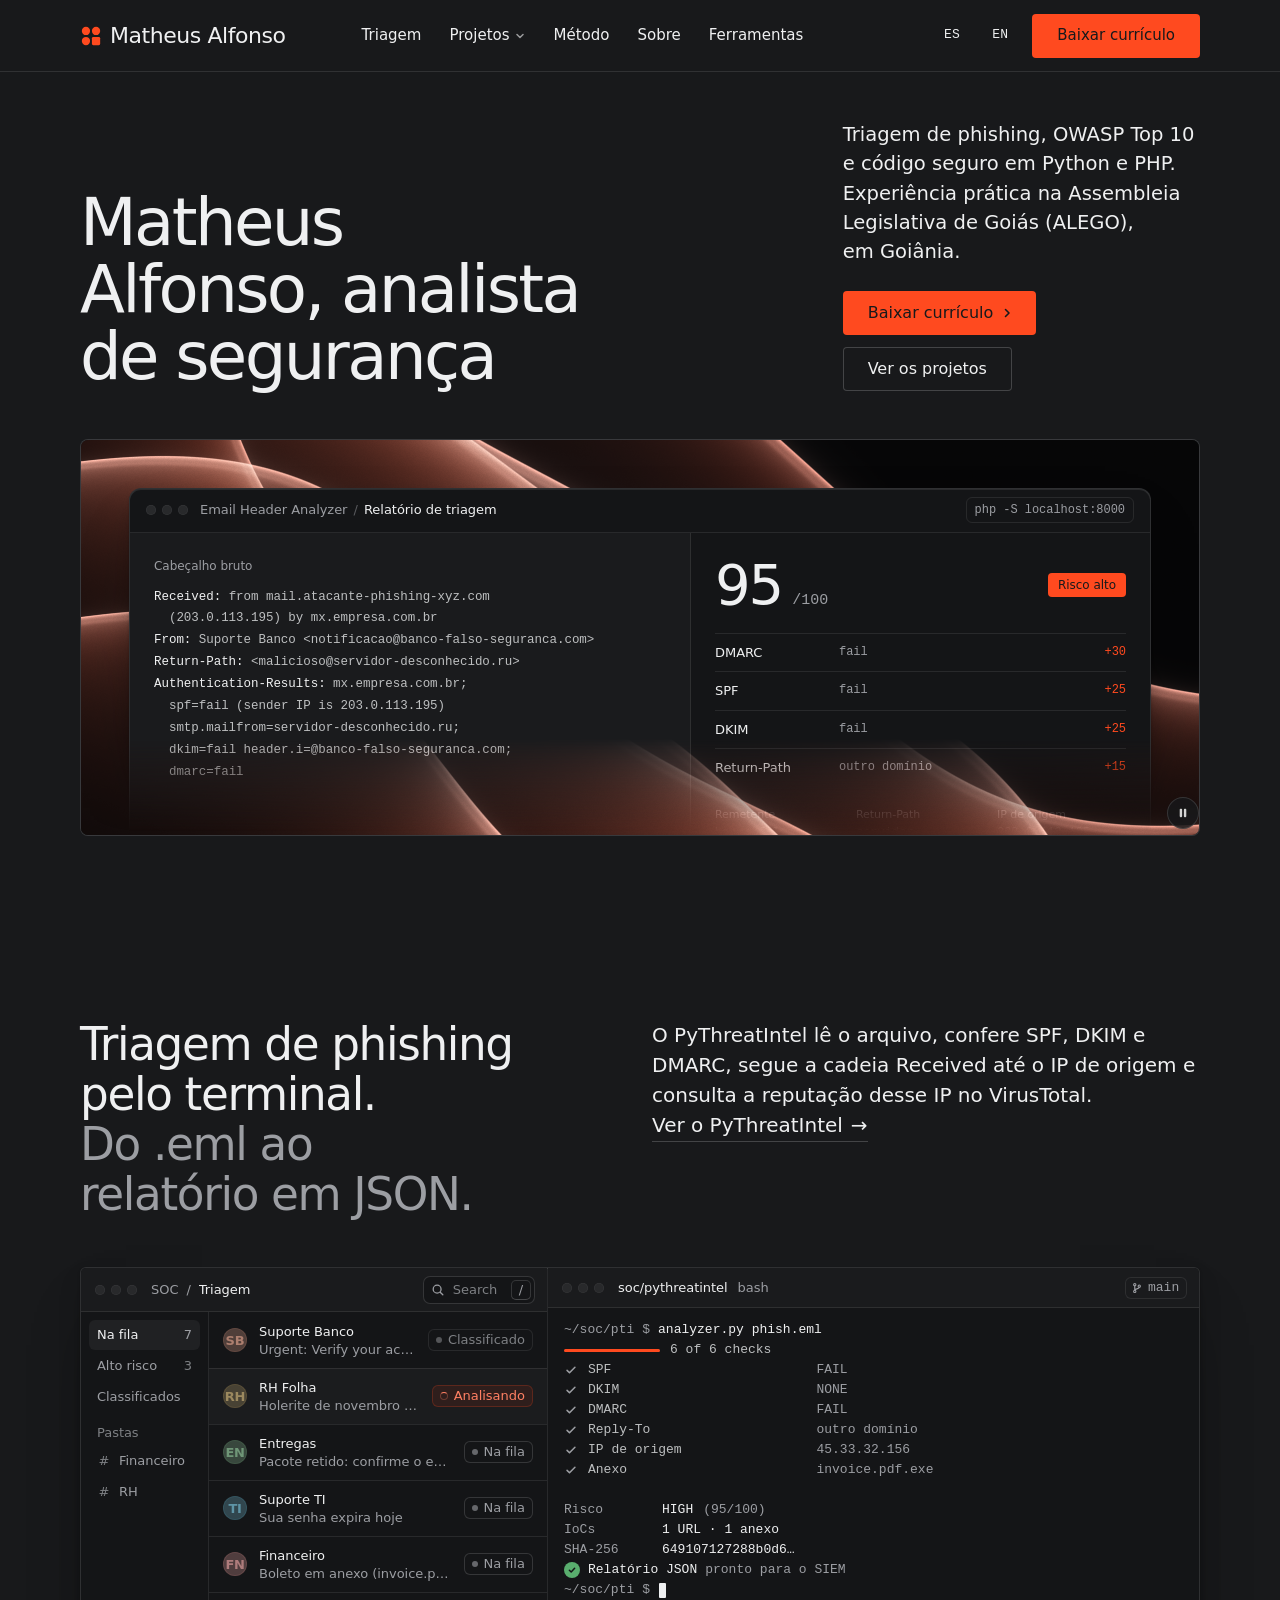
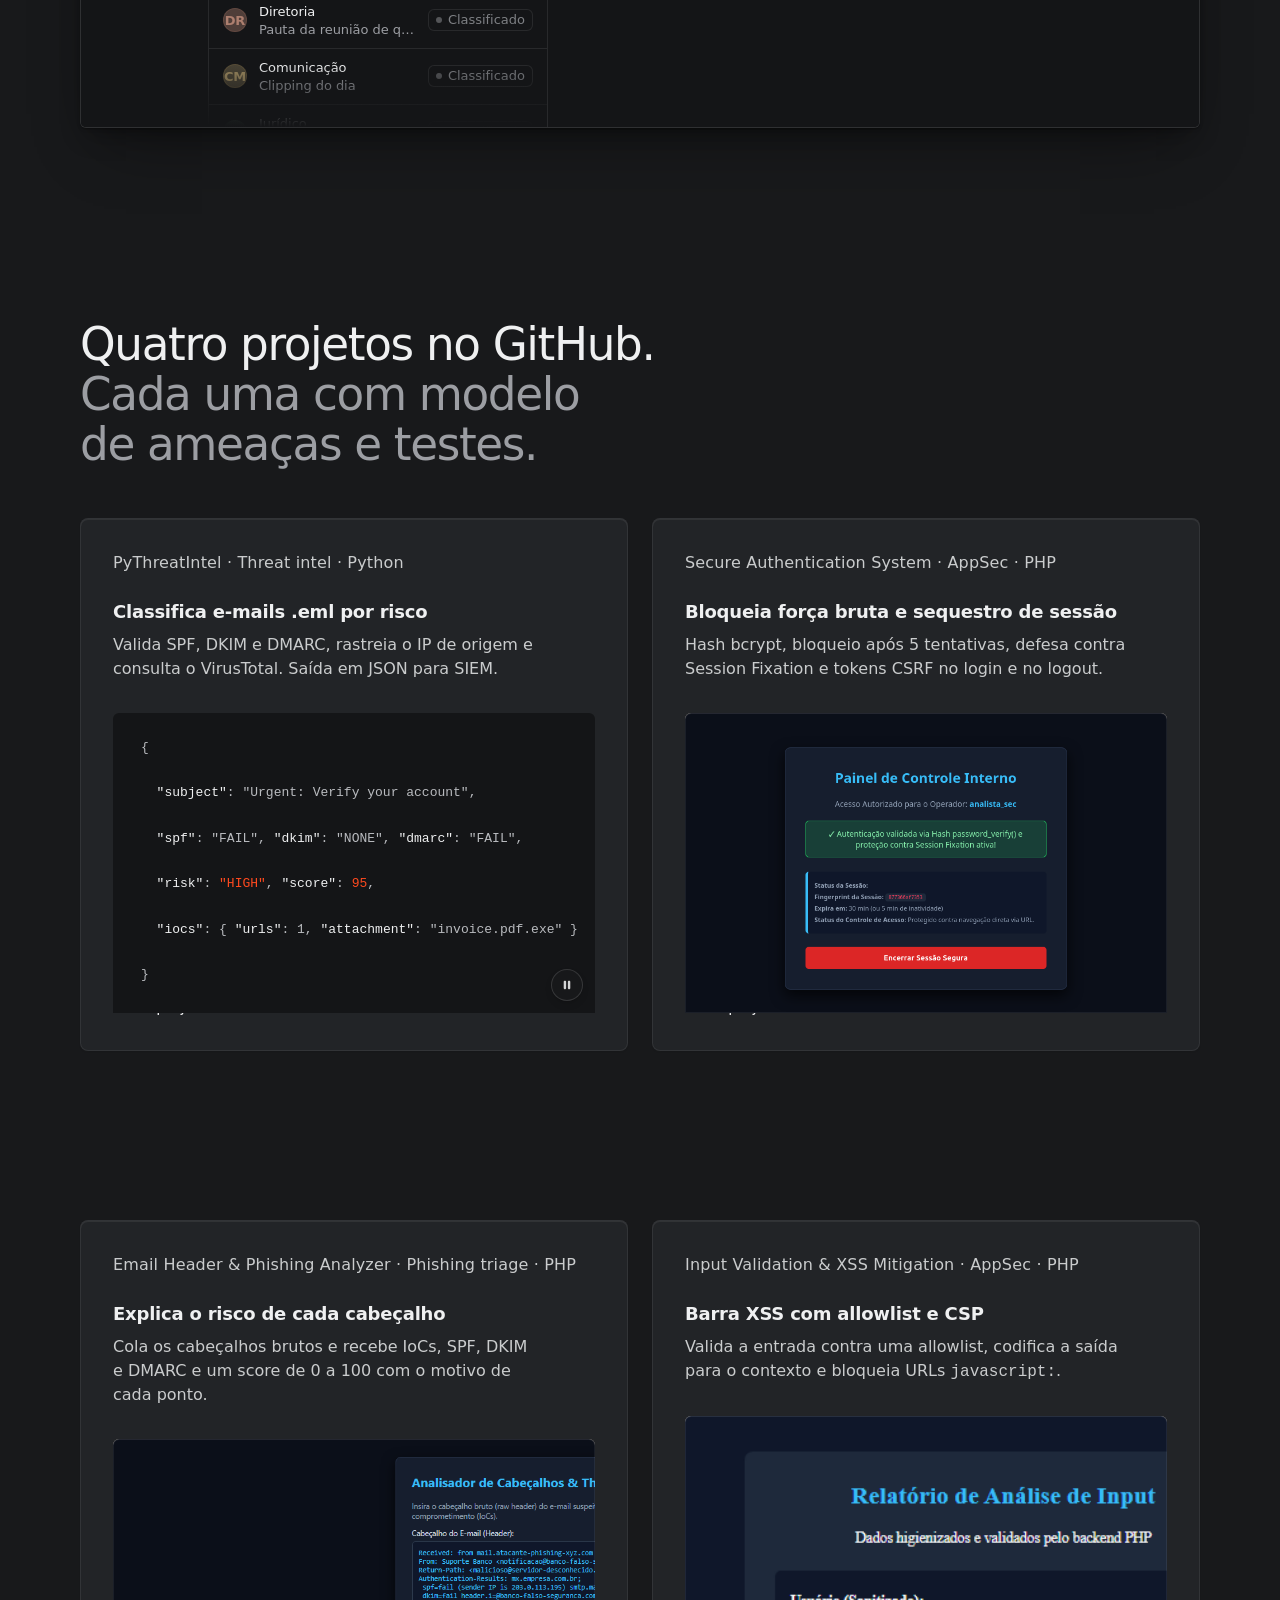
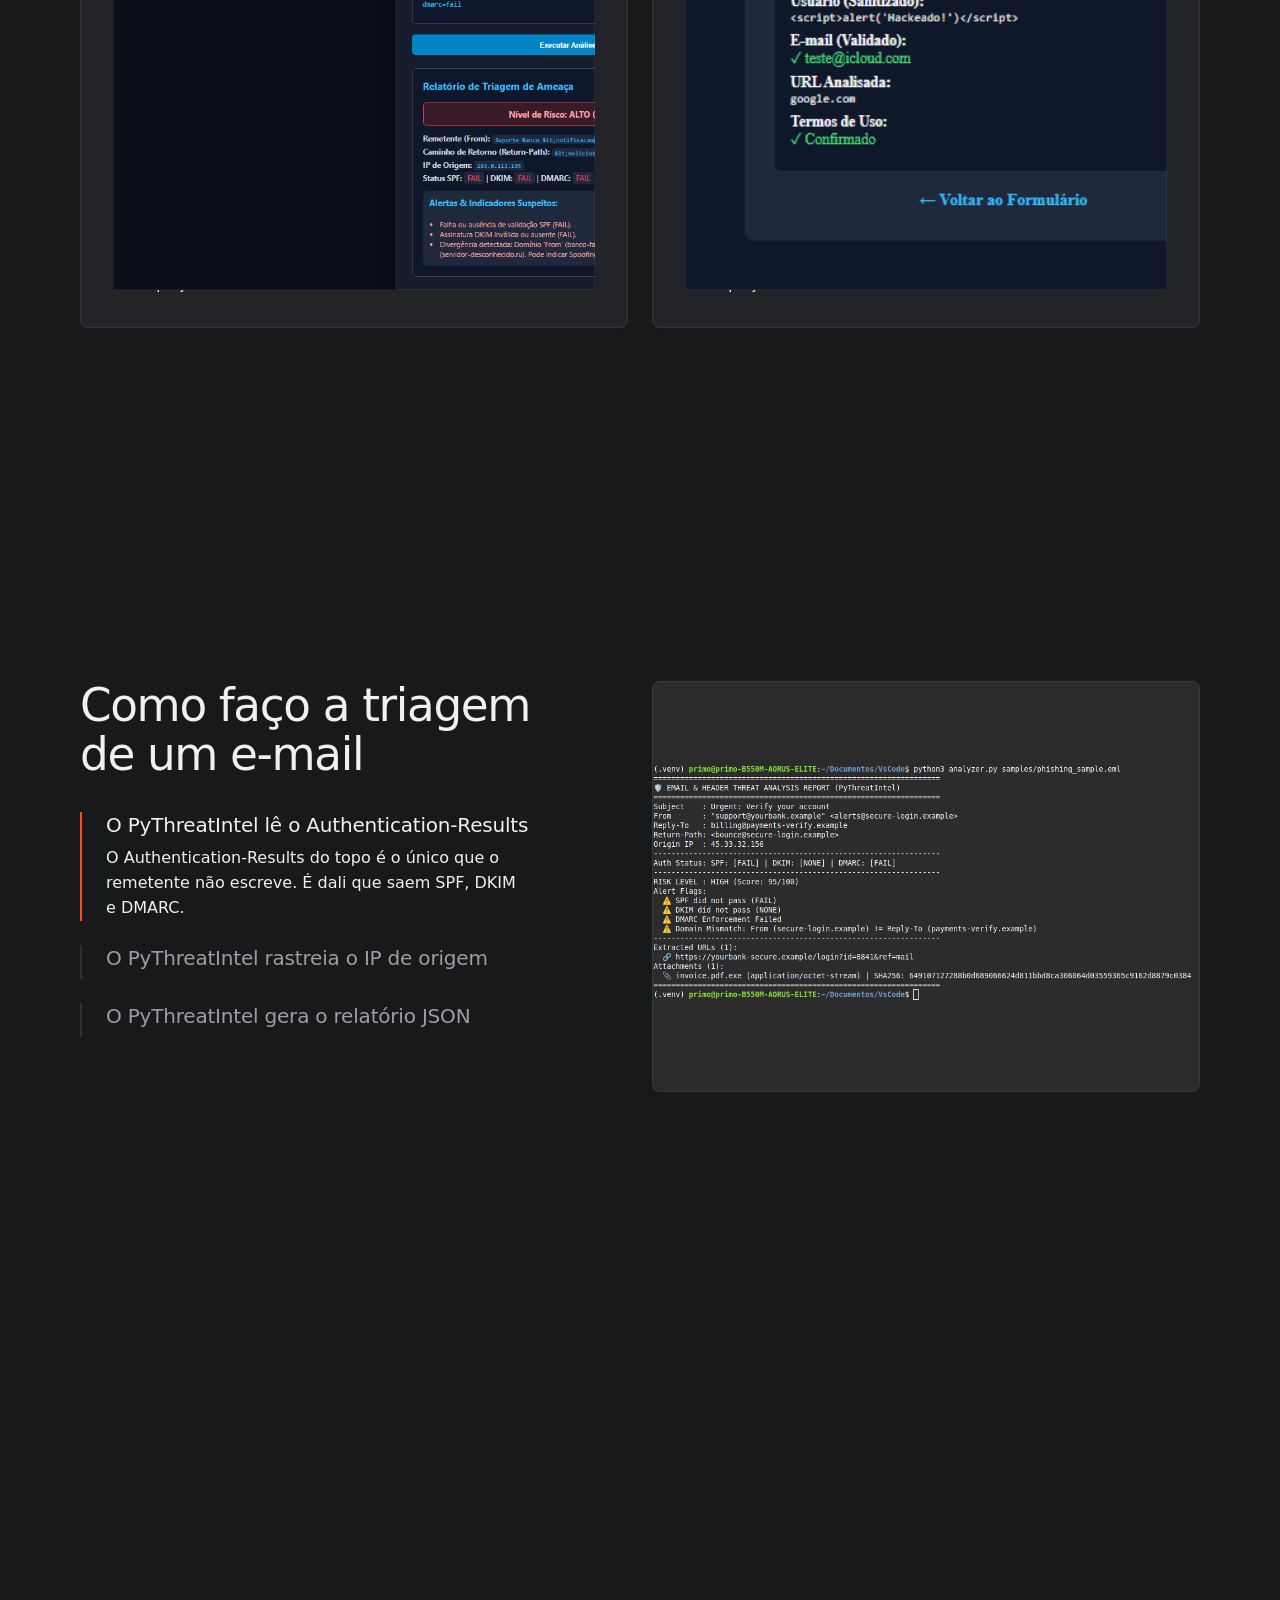
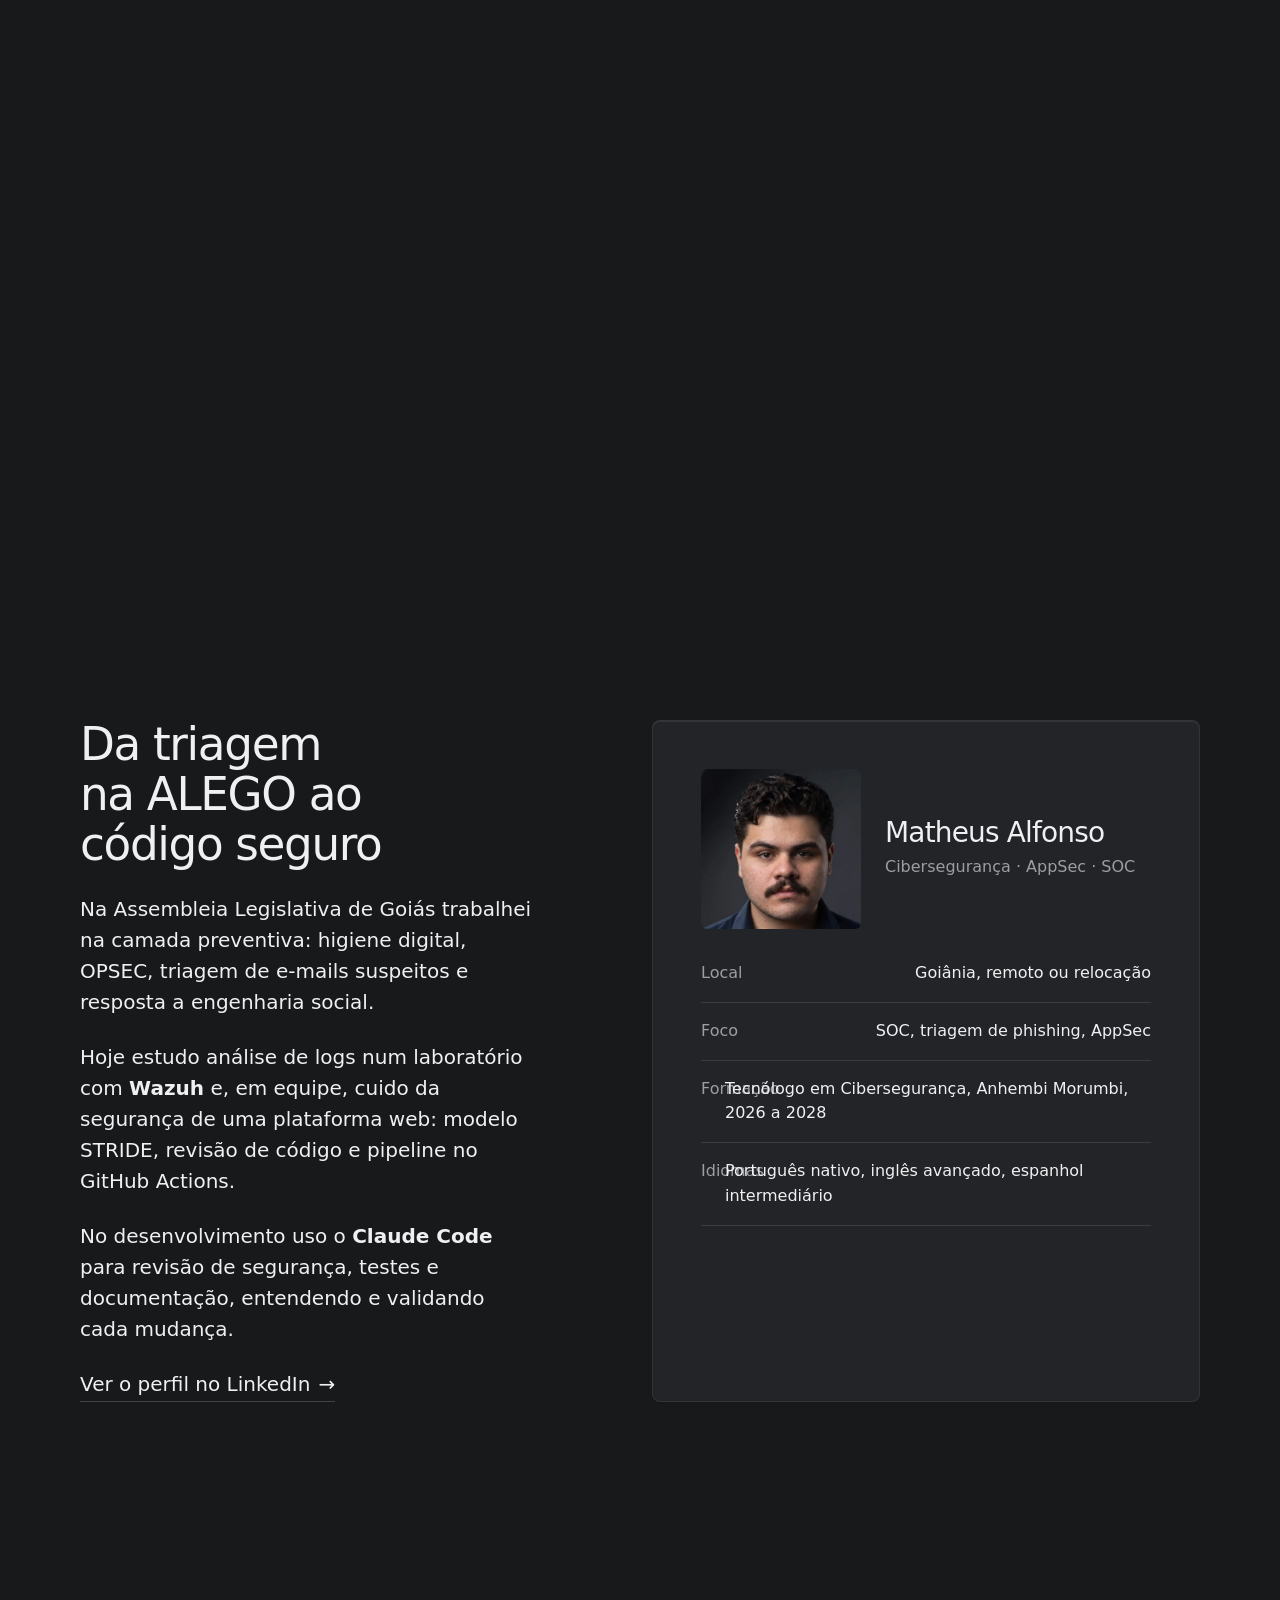
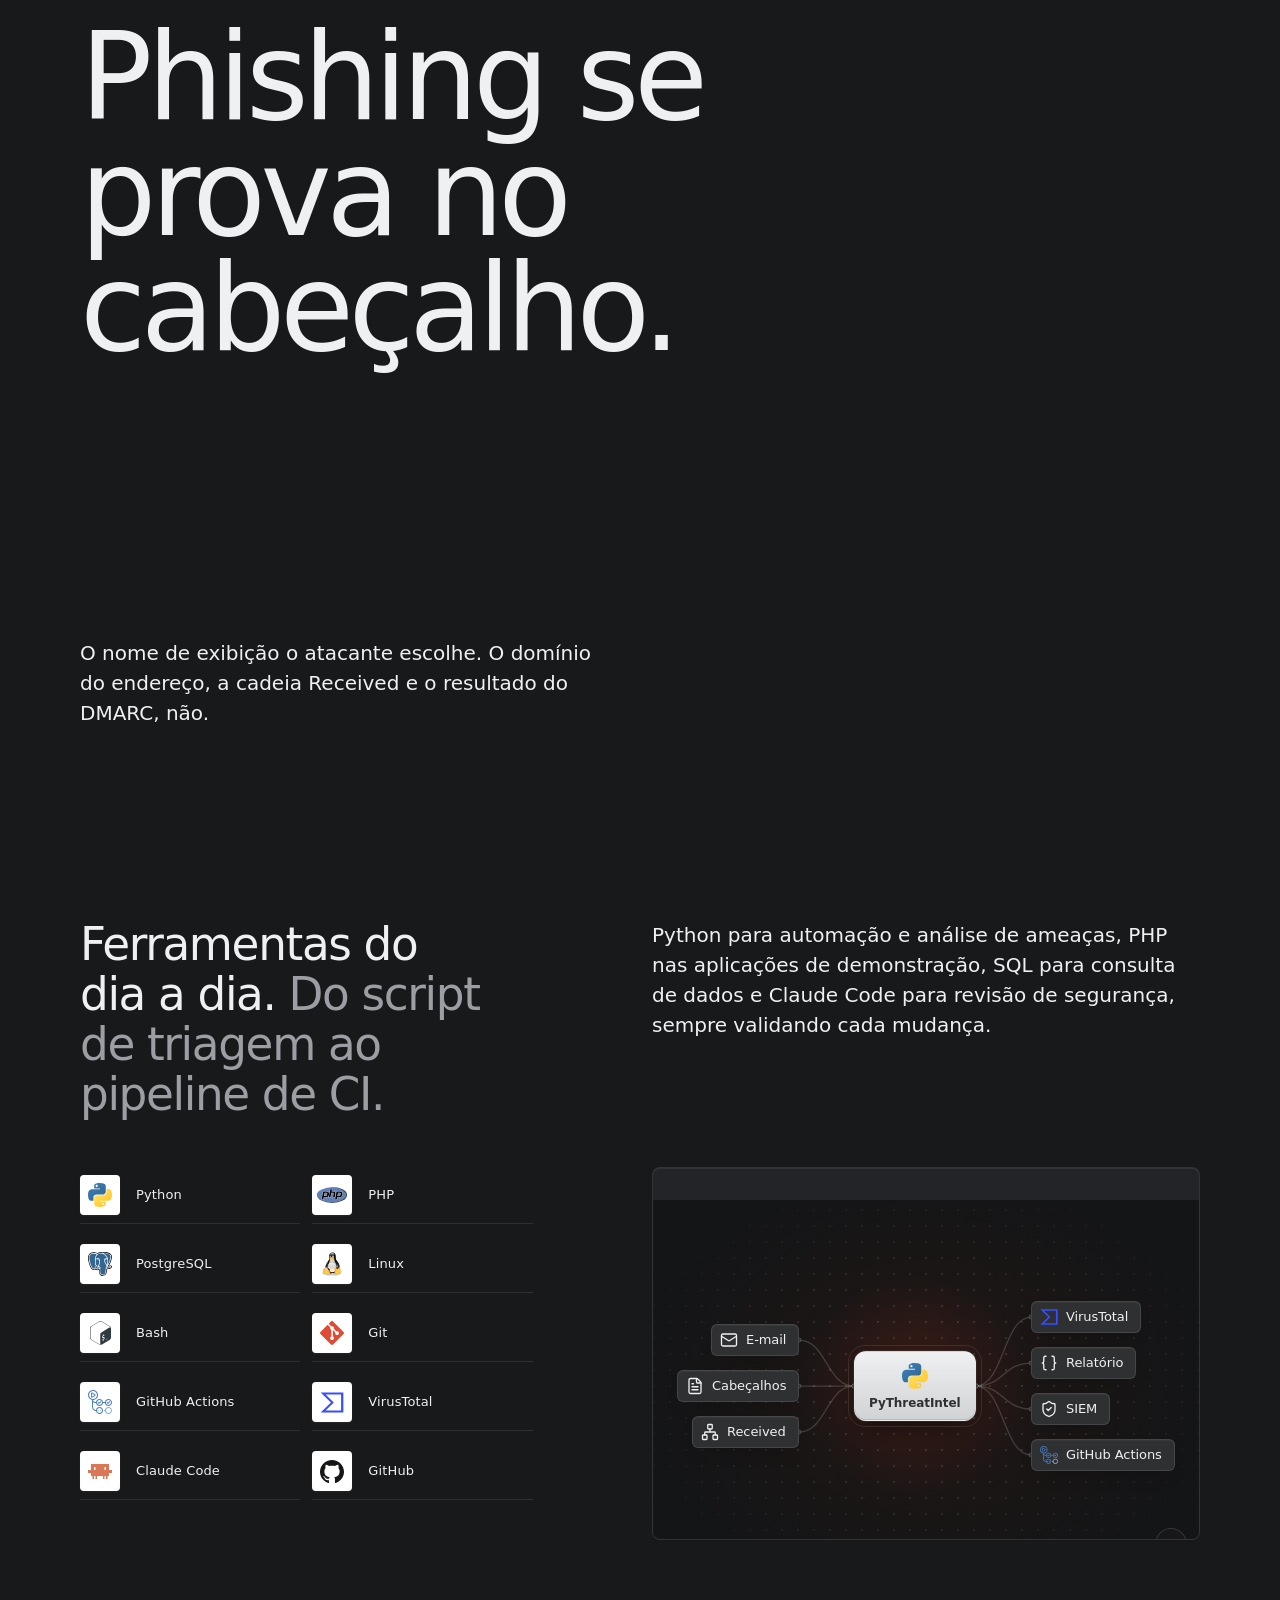
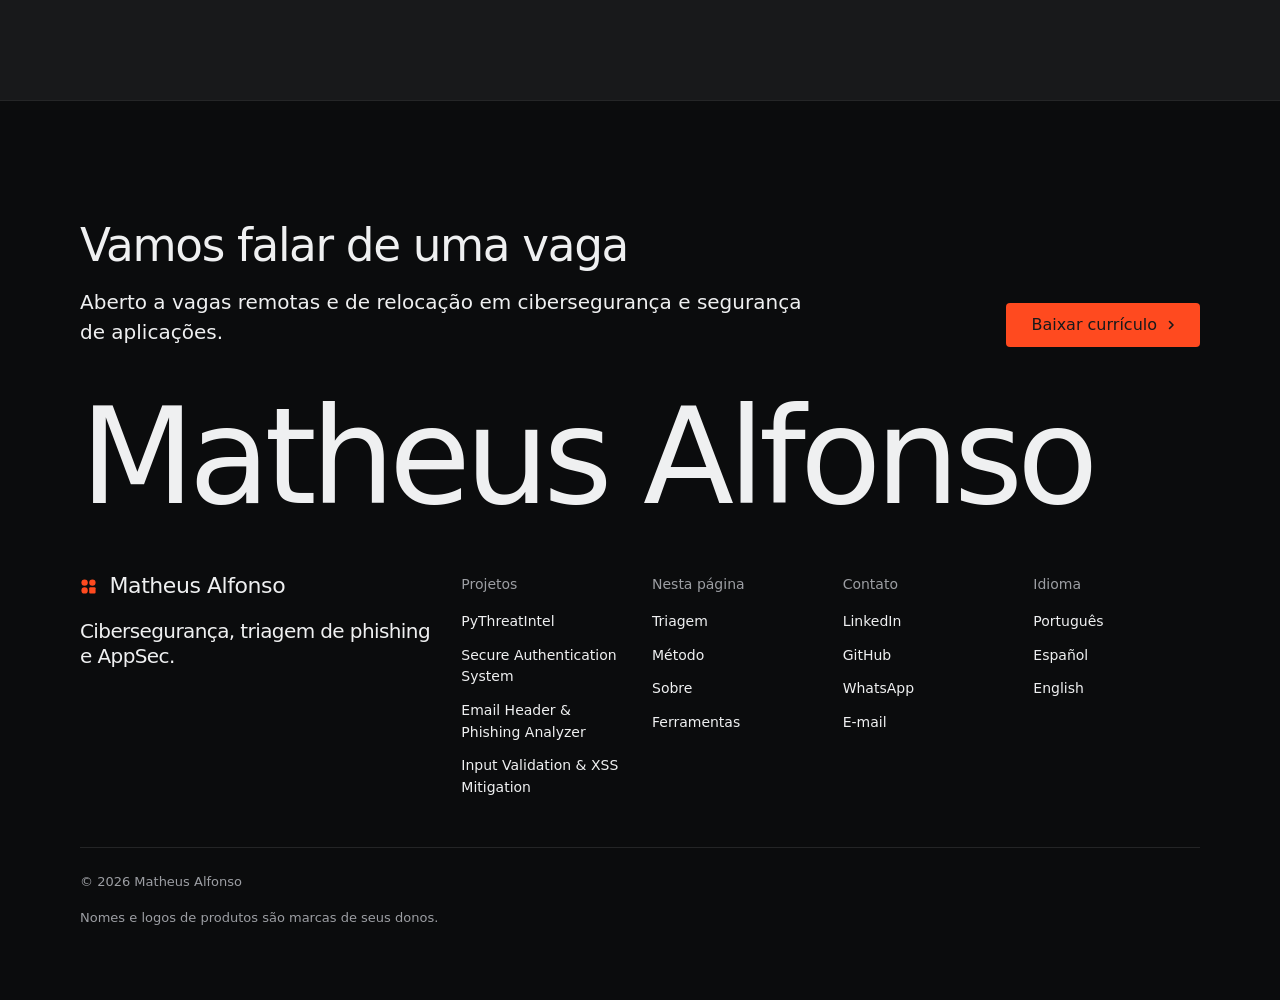
==== commit fb2587b5: "Add animations: Glass Fold hero, live report, JSON loop, pulsing diagram - Hero stage: the 0x Labs G" ====
--- a/index.html
+++ b/index.html
@@ -2,7 +2,7 @@
 <!-- type: software (portfólio de um analista de cibersegurança; as ferramentas dele são o produto)
      deal: hero product (o relatório do Email Header Analyzer no palco), nav-cards, close-word, footer-dark, rhythm space,
      buttons solid, mark dots, palette graphite-safety-orange, type funnel, radius sharp, ground sand,
-     effect gradient-mesh (palco do hero); moments: pinned-chapters (#metodo), liquid-type (#prova) -->
+     effect glass-fold (palco do hero, o fundo do site da 0x Labs); moments: pinned-chapters (#metodo), liquid-type (#prova) -->
 <html lang="pt-BR" data-type="software" data-radius="sharp" data-ground="sand" data-buttons="solid" data-motion>
 <head>
 <meta charset="utf-8">
@@ -39,6 +39,7 @@
 <link rel="stylesheet" href="assets/ui/base.css">
 <link rel="stylesheet" href="assets/ui/window/fragment.css">
 <link rel="stylesheet" href="assets/ui/terminal-run/fragment.css">
+<link rel="stylesheet" href="assets/diagrams/diagram.css">
 <link rel="stylesheet" href="assets/site.css">
 <script src="assets/head.js"></script>
 <script src="assets/backgrounds/backgrounds.js"></script>
@@ -106,12 +107,12 @@
         <div class="btn-row"><a class="btn btn--primary" href="cv-pt.pdf" download="CV-Matheus-Alfonso-PT.pdf">Baixar currículo<svg class="m-arrow" viewBox="0 0 12 12" aria-hidden="true"><path class="m-arrow__stem" d="M1 6h8"/><path class="m-arrow__head" d="M4.5 2.5 8 6l-3.5 3.5"/></svg></a><a class="btn btn--secondary" href="#projetos">Ver os projetos</a></div>
       </div>
       <div class="hero__stage hero__stage--ui" data-enter-media>
-        <div class="hero__fx" data-fx="gradient-mesh" data-fx-seed="41" aria-hidden="true"></div>
+        <div class="hero__fx" data-fx="glass-fold" data-fx-seed="41" aria-hidden="true"></div>
         <div class="stage stage--fade-b">
-          <div class="ui rep" role="img" aria-label="Relatório do Email Header Analyzer: um e-mail de phishing com SPF, DKIM e DMARC reprovados e score de risco 95 de 100.">
+          <div class="ui rep" data-rep role="img" aria-label="Relatório do Email Header Analyzer: um e-mail de phishing com SPF, DKIM e DMARC reprovados e score de risco 95 de 100.">
             <div class="rep__bar"><span class="ui-dots" aria-hidden="true"><i></i><i></i><i></i></span><span class="rep__crumb">Email Header Analyzer <i>/</i> <b>Relatório de triagem</b></span><span class="ui-spacer"></span><span class="rep__chip">php -S localhost:8000</span></div>
             <div class="rep__body">
-              <div class="rep__raw">
+              <div class="rep__raw"><span class="rep__scan" aria-hidden="true"></span>
                 <p class="rep__label">Cabeçalho bruto</p>
 <pre class="rep__pre"><span class="rep__hk">Received:</span> from mail.atacante-phishing-xyz.com
   (203.0.113.195) by mx.empresa.com.br
@@ -124,7 +125,7 @@
   dmarc=<b>fail</b></pre>
               </div>
               <div class="rep__out">
-                <div class="rep__score"><span class="rep__num">95</span><span class="rep__of">/100</span><span class="rep__risk">Risco alto</span></div>
+                <div class="rep__score"><span class="rep__num" data-rep-num>95</span><span class="rep__of">/100</span><span class="rep__risk">Risco alto</span></div>
                 <ul class="rep__rows">
               <li><span class="rep__k">DMARC</span><span class="rep__v">fail</span><span class="rep__p">+30</span></li>
               <li><span class="rep__k">SPF</span><span class="rep__v">fail</span><span class="rep__p">+25</span></li>
@@ -185,14 +186,13 @@
       <div class="ui-term__screen" data-term-screen>
         <div class="ui-term__track" data-term-track>
           <div class="ui-term__ln ui-term__cmd"><span class="ui-term__cwd">~/<span class="ui-term__up">soc/</span>pti</span><span class="ui-term__sig">$</span><span class="ui-term__typed" data-term-cmd>analyzer.py phish.eml</span></div>
-          <div class="ui-term__ln ui-term__meter" data-term-out data-term-meter><span class="ui-term__bar"><i></i></span><span class="ui-term__count" data-term-count>7 of 7 checks</span></div>
+          <div class="ui-term__ln ui-term__meter" data-term-out data-term-meter><span class="ui-term__bar"><i></i></span><span class="ui-term__count" data-term-count>6 of 6 checks</span></div>
           <div class="ui-term__ln ui-term__log" data-term-out data-term-step><svg class="ui-term__tick" viewBox="0 0 16 16" aria-hidden="true"><path d="m3.5 8.4 2.8 2.8 6.2-6.4"/></svg><span class="ui-term__path">SPF</span><span class="ui-term__n">FAIL</span><span class="ui-term__t"></span></div>
           <div class="ui-term__ln ui-term__log" data-term-out data-term-step><svg class="ui-term__tick" viewBox="0 0 16 16" aria-hidden="true"><path d="m3.5 8.4 2.8 2.8 6.2-6.4"/></svg><span class="ui-term__path">DKIM</span><span class="ui-term__n">NONE</span><span class="ui-term__t"></span></div>
           <div class="ui-term__ln ui-term__log" data-term-out data-term-step><svg class="ui-term__tick" viewBox="0 0 16 16" aria-hidden="true"><path d="m3.5 8.4 2.8 2.8 6.2-6.4"/></svg><span class="ui-term__path">DMARC</span><span class="ui-term__n">FAIL</span><span class="ui-term__t"></span></div>
           <div class="ui-term__ln ui-term__log" data-term-out data-term-step><svg class="ui-term__tick" viewBox="0 0 16 16" aria-hidden="true"><path d="m3.5 8.4 2.8 2.8 6.2-6.4"/></svg><span class="ui-term__path">Reply-To</span><span class="ui-term__n">outro domínio</span><span class="ui-term__t"></span></div>
           <div class="ui-term__ln ui-term__log" data-term-out data-term-step><svg class="ui-term__tick" viewBox="0 0 16 16" aria-hidden="true"><path d="m3.5 8.4 2.8 2.8 6.2-6.4"/></svg><span class="ui-term__path">IP de origem</span><span class="ui-term__n">45.33.32.156</span><span class="ui-term__t"></span></div>
-          <div class="ui-term__ln ui-term__log" data-term-out data-term-step><svg class="ui-term__tick" viewBox="0 0 16 16" aria-hidden="true"><path d="m3.5 8.4 2.8 2.8 6.2-6.4"/></svg><span class="ui-term__path">URLs</span><span class="ui-term__n">1 extraída</span><span class="ui-term__t"></span></div>
-          <div class="ui-term__ln ui-term__log" data-term-out data-term-step><svg class="ui-term__tick" viewBox="0 0 16 16" aria-hidden="true"><path d="m3.5 8.4 2.8 2.8 6.2-6.4"/></svg><span class="ui-term__path">Anexos</span><span class="ui-term__n">invoice.pdf.exe</span><span class="ui-term__t"></span></div>
+          <div class="ui-term__ln ui-term__log" data-term-out data-term-step><svg class="ui-term__tick" viewBox="0 0 16 16" aria-hidden="true"><path d="m3.5 8.4 2.8 2.8 6.2-6.4"/></svg><span class="ui-term__path">Anexo</span><span class="ui-term__n">invoice.pdf.exe</span><span class="ui-term__t"></span></div>
           <div class="ui-term__ln ui-term__gap" data-term-out aria-hidden="true"></div>
           <div class="ui-term__ln ui-term__sum" data-term-out><span class="ui-term__key">Risco</span><span class="ui-term__val">HIGH</span><span class="ui-term__dim">(95/100)</span></div>
           <div class="ui-term__ln ui-term__sum" data-term-out><span class="ui-term__key">IoCs</span><span class="ui-term__val">1 URL · 1 anexo</span><span class="ui-term__dim"></span></div>
@@ -218,12 +218,12 @@
             <p class="t-label muted">PyThreatIntel · Threat intel · Python</p>
             <h3>Classifica e-mails .eml por risco</h3>
             <p>Valida SPF, DKIM e DMARC, rastreia o IP de origem e consulta o VirusTotal. Saída em JSON para SIEM.</p>
-            <div class="panel panel--json"><pre class="json" aria-hidden="true">{
-  <b>"subject"</b>: "Urgent: Verify your account",
-  <b>"spf"</b>: "FAIL", <b>"dkim"</b>: "NONE", <b>"dmarc"</b>: "FAIL",
-  <b>"risk"</b>: <em>"HIGH"</em>, <b>"score"</b>: <em>95</em>,
-  <b>"iocs"</b>: { <b>"urls"</b>: 1, <b>"attachments"</b>: ["invoice.pdf.exe"] }
-}</pre></div>
+            <div class="panel panel--json"><pre class="json" aria-hidden="true" data-m-loop><span class="jl">{</span>
+<span class="jl">  <b>"subject"</b>: "Urgent: Verify your account",</span>
+<span class="jl">  <b>"spf"</b>: "FAIL", <b>"dkim"</b>: "NONE", <b>"dmarc"</b>: "FAIL",</span>
+<span class="jl">  <b>"risk"</b>: <em>"HIGH"</em>, <b>"score"</b>: <em>95</em>,</span>
+<span class="jl">  <b>"iocs"</b>: { <b>"urls"</b>: 1, <b>"attachment"</b>: "invoice.pdf.exe" }</span>
+<span class="jl">}</span></pre></div>
             <a class="card__link" href="projetos/pythreatintel.html">Ver o projeto<span class="sr-only">: PyThreatIntel</span><svg class="m-arrow" viewBox="0 0 12 12" aria-hidden="true"><path class="m-arrow__stem" d="M1 6h8"/><path class="m-arrow__head" d="M4.5 2.5 8 6l-3.5 3.5"/></svg></a>
           </article>
           <article class="card card--row span-6 proj">
@@ -314,8 +314,9 @@
         <h2 class="span-5" id="ferramentas-h">Ferramentas do dia a dia. <span class="muted">Do script de triagem ao pipeline de CI.</span></h2>
         <p class="span-6 start-7 lead-p">Python para automação e análise de ameaças, PHP nas aplicações de demonstração, SQL para consulta de dados e Claude Code para revisão de segurança, sempre validando cada mudança.</p>
       </div>
-      <div class="tools" role="img" aria-label="Python, PHP, PostgreSQL, Linux, Bash, Git, GitHub Actions, VirusTotal, Claude Code, GitHub">
-        <ul class="tools__grid">
+      <div class="grid grid--top fer__row">
+        <div class="tools span-5" role="img" aria-label="Python, PHP, PostgreSQL, Linux, Bash, Git, GitHub Actions, VirusTotal, Claude Code, GitHub">
+          <ul class="tools__grid">
           <li class="tool"><span class="ic-tile"><img class="ic ic-40" src="assets/icons/python.svg" alt="" width="40" height="40"></span><span class="t-label" aria-hidden="true">Python</span></li>
           <li class="tool"><span class="ic-tile"><img class="ic ic-40 ic-wide" src="assets/icons/php.svg" alt="" width="40" height="40"></span><span class="t-label" aria-hidden="true">PHP</span></li>
           <li class="tool"><span class="ic-tile"><img class="ic ic-40" src="assets/icons/postgres.svg" alt="" width="40" height="40"></span><span class="t-label" aria-hidden="true">PostgreSQL</span></li>
@@ -326,7 +327,11 @@
           <li class="tool"><span class="ic-tile"><img class="ic ic-40" src="assets/icons/virustotal.svg" alt="" width="40" height="40"></span><span class="t-label" aria-hidden="true">VirusTotal</span></li>
           <li class="tool"><span class="ic-tile"><img class="ic ic-40 ic-land" src="assets/icons/claude-code.svg" alt="" width="40" height="40"></span><span class="t-label" aria-hidden="true">Claude Code</span></li>
           <li class="tool"><span class="ic-tile"><img class="ic ic-40 ic-ink" src="assets/icons/github.svg" alt="" width="40" height="40"></span><span class="t-label" aria-hidden="true">GitHub</span></li>
-        </ul>
+          </ul>
+        </div>
+        <div class="card fer__dg span-6 start-7">
+          <div class="panel"><div class="dg" data-diagram='{"layout":"bowtie","alt":"Um e-mail .eml, seus cabeçalhos e a cadeia Received entram no PyThreatIntel, que consulta o VirusTotal e entrega um relatório JSON para o SIEM e para o CI.","sources":[{"label":"E-mail","icon":"ui:mail","sub":".eml"},{"label":"Cabeçalhos","icon":"ui:file-text","sub":"Authentication-Results"},{"label":"Received","icon":"ui:network","sub":"IP de origem"}],"core":{"label":"PyThreatIntel","icon":"python"},"targets":[{"label":"VirusTotal","icon":"virustotal","sub":"Reputação do IP"},{"label":"Relatório","icon":"ui:braces","sub":"JSON"},{"label":"SIEM","icon":"ui:shield-check","sub":"Wazuh"},{"label":"GitHub Actions","icon":"github-actions","sub":"CI"}]}'></div></div>
+        </div>
       </div>
     </div>
   </section>
@@ -370,5 +375,7 @@
 <script type="module" src="assets/system.js"></script>
 <script type="module" src="assets/motion/motion.js"></script>
 <script type="module" src="assets/layout/layout.js"></script>
+<script type="module" src="assets/diagrams/mount.js"></script>
+<script type="module" src="assets/site.js"></script>
 </body>
 </html>
--- a/assets/diagrams/diagram.css
+++ b/assets/diagrams/diagram.css
@@ -0,0 +1,377 @@
+/*
+  taste-skill diagram.css - the look of diagram.js (references/diagrams.md). Every colour comes from the
+  palette around it: --ink, --muted, --accent, --accent-ink and --card (or --bg); --frag sets the node
+  fill when a page has one. On a dark ground the nodes are one step lighter than the card, on a light
+  one white, as the UI fragments are. The core (the product) is an ink tile; the light is the accent.
+  Overrides on .dg or around it: --dg-pulse (the light; the accent by default, the ink for a quiet
+  diagram), --dg-w (line width, 1.25px), --dg-halo (the soft light behind the core, 0 to turn off),
+  --dg-glow-a (the glow under a running light), --dg-glow-k (the strength of the "glow" ground).
+  The light is a gradient stroke (.dg-comet, stops .dg-c0 to .dg-c2), a soft .dg-glow under it and a
+  .dg-spark on its head; grounds are .dg::before (dots, grid), .dg-rings (rings) and .dg::after (glow).
+*/
+
+.dg {
+  --dg-ink: var(--ink, #111);
+  --dg-muted: var(--muted, #6b6b6b);
+  --dg-accent: var(--accent, #1a4be0);
+  --dg-accent-ink: var(--accent-ink, #fff);
+  --dg-pulse: var(--dg-accent);
+  /* the head of the light: the brightest point of the pulse */
+  --dg-head: var(--dg-pulse);
+  --dg-node: var(--frag, oklch(from var(--card, var(--bg, #fff)) clamp(calc(l + 0.05), calc((l - 0.5) * 1000), 1) calc(c * 0.5) h));
+  --dg-border: color-mix(in oklab, var(--dg-ink) 11%, transparent);
+  --dg-line: color-mix(in oklab, var(--dg-ink) 18%, transparent);
+  --dg-faint: color-mix(in oklab, var(--dg-ink) 10%, transparent);
+  --dg-dot: color-mix(in oklab, var(--dg-ink) 15%, transparent);
+  --dg-w: 1.25px;
+  --dg-r: var(--r-sm, 8px);
+  --dg-halo: 0.08;
+  --dg-ease: cubic-bezier(.2, .7, .2, 1);
+  --dg-shadow: 0 1px 2px rgb(0 0 0 / .05), 0 8px 18px -12px rgb(0 0 0 / .22);
+  position: relative; display: block; width: 100%; min-width: 0; height: auto;
+  font: 500 13px/1.25 var(--font-text, system-ui, sans-serif); color: var(--dg-ink);
+  letter-spacing: -0.005em; overflow: clip; contain: layout paint;
+  -webkit-user-select: none; user-select: none; -webkit-tap-highlight-color: transparent;
+}
+/* on a dark ground the light is a touch whiter at its head, the halo stronger, the shadows deeper
+   (diagram.js sets data-ground from the ink) */
+.dg[data-ground="dark"] {
+  --dg-head: color-mix(in oklab, var(--dg-pulse) 60%, #fff); --dg-glow-a: .34;
+  --dg-halo: 0.13; --dg-dot: color-mix(in oklab, var(--dg-ink) 13%, transparent);
+  --dg-shadow: 0 1px 0 rgb(255 255 255 / .04) inset, 0 8px 20px -12px rgb(0 0 0 / .6);
+}
+/* inside a card's panel (or a device screen, or a frame) the diagram fills it */
+:is(.panel, .panel__screen, .frame) > .dg { position: absolute; inset: 0; z-index: 1; }
+/* a panel grows to what its diagram needs: diagram.js sets --dg-min on it when the nodes would not
+   fit, and a phone panel starts at 300px (flows turn vertical there) */
+.panel:has(> .dg) { position: relative; min-height: max(var(--p-h, 264px), var(--dg-min, 0px)); }
+/* a flat drawing (a timeline, a sync, a short chain) takes a band-high panel, not a 340px one that
+   would be mostly ground: diagram.js sets data-size="band" when it fills under 45% of the height,
+   or the spec asks with "size": "band" */
+.panel:has(> .dg[data-size="band"]) { --p-h: 240px; }
+@media (max-width: 639px) {
+  .panel:has(> .dg[data-orient="v"]) { min-height: max(var(--p-h, 264px), var(--dg-min, 300px)); }
+}
+
+/* the ground: a dot ruling (or a hairline grid) that fades out towards the edges, as on a drawing board */
+.dg::before {
+  content: ""; position: absolute; inset: 0; pointer-events: none;
+  -webkit-mask-image: radial-gradient(ellipse 62% 64% at 50% 50%, #000 30%, transparent 100%);
+  mask-image: radial-gradient(ellipse 62% 64% at 50% 50%, #000 30%, transparent 100%);
+}
+.dg[data-dg-ground="dots"]::before {
+  background-image: radial-gradient(circle, var(--dg-dot) 0.9px, transparent 1.25px);
+  background-size: 16px 16px; background-position: center;
+}
+.dg[data-dg-ground="grid"]::before {
+  background-image:
+    linear-gradient(to right, var(--dg-faint) 1px, transparent 1px),
+    linear-gradient(to bottom, var(--dg-faint) 1px, transparent 1px);
+  background-size: 32px 32px; background-position: center;
+}
+
+.dg::before { z-index: 0; }
+.dg-svg { position: absolute; inset: 0; z-index: 1; width: 100%; height: 100%; overflow: visible; pointer-events: none; }
+.dg-nodes { position: absolute; inset: 0; z-index: 2; }
+
+/* hairline circles round the core ("rings", the hub's default): each one fainter than the last */
+.dg-rings circle { fill: none; stroke: var(--dg-faint); stroke-width: 1px; }
+/* "glow": a soft light of the accent under the core and a fine grain over the whole ground */
+.dg::after { content: none; position: absolute; inset: 0; pointer-events: none; z-index: 0; }
+.dg[data-dg-ground~="glow"]::after {
+  content: "";
+  background:
+    url("data:image/svg+xml,%3Csvg xmlns='http://www.w3.org/2000/svg' width='180' height='180'%3E%3Cfilter id='n'%3E%3CfeTurbulence type='fractalNoise' baseFrequency='.8' numOctaves='2' stitchTiles='stitch'/%3E%3CfeColorMatrix values='0 0 0 0 .5 0 0 0 0 .5 0 0 0 0 .5 .32 0 0 0 -.11'/%3E%3C/filter%3E%3Crect width='100%25' height='100%25' filter='url(%23n)'/%3E%3C/svg%3E"),
+    radial-gradient(ellipse 46% 62% at var(--dg-cx, 50%) var(--dg-cy, 50%), color-mix(in oklab, var(--dg-pulse) var(--dg-glow-k, 15%), transparent), transparent 100%),
+    radial-gradient(ellipse 80% 55% at 50% 118%, color-mix(in oklab, var(--dg-pulse) 8%, transparent), transparent 72%);
+}
+.dg[data-ground="dark"] { --dg-glow-k: 20%; }
+
+/* ---------------------------------------------------------------- lines and the light */
+.dg-line, .dg-lit, .dg-glow, .dg-comet {
+  fill: none; stroke-linecap: round; stroke-linejoin: round;
+}
+.dg-line { stroke: var(--dg-line); stroke-width: var(--dg-w); transition: stroke 260ms ease, opacity 260ms ease; }
+.dg-e.is-faint .dg-line { stroke: var(--dg-faint); }
+.dg-e.is-idle .dg-line { stroke: var(--dg-faint); stroke-dasharray: 2 4; }
+/* an orbit or a quiet guide: a hairline under everything */
+.dg-e.is-track .dg-line { stroke: var(--dg-faint); }
+/* a spoke of an orbit: a dotted thread from the inner ring out to a satellite */
+.dg-e.is-spoke .dg-line { stroke: var(--dg-line); stroke-dasharray: 1 4.5; }
+/* a route that is drawn only while the light runs it (along an orbit) */
+.dg-e.is-ghost > .dg-line { opacity: 0; }
+.dg-lit { stroke: var(--dg-pulse); stroke-width: var(--dg-w); stroke-opacity: .5; opacity: 0; }
+/* the light: a gradient stroke from clear (its tail) to full (its head), a soft glow under its
+   front, and a bright point on its head with a small halo. The stops take the palette. */
+.dg-c0 { stop-color: var(--dg-pulse); stop-opacity: 0; }
+.dg-c1 { stop-color: var(--dg-pulse); stop-opacity: .5; }
+.dg-c2 { stop-color: var(--dg-head); stop-opacity: 1; }
+.dg-comet { stroke-width: calc(var(--dg-w) + 1px); opacity: 0; }
+.dg-glow { stroke-width: 9px; opacity: 0; }
+.dg-e.is-run > .dg-comet { opacity: 1; }
+.dg-e.is-run > .dg-glow { opacity: var(--dg-glow-a, .26); }
+.dg-spark { fill: var(--dg-head); }
+.dg-spark-halo { fill: var(--dg-pulse); fill-opacity: .2; }
+.dg-e:not(.is-run) > :is(.dg-spark, .dg-spark-halo) { visibility: hidden; }
+/* the still (reduced motion, a phone, a held group): the lit route without the moving light */
+.dg.is-still :is(.dg-glow, .dg-comet, .dg-spark, .dg-spark-halo) { display: none; }
+.dg.is-still .dg-lit { stroke-opacity: .75; }
+.dg-port { fill: var(--dg-node); stroke: var(--dg-line); stroke-width: 1px; }
+.dg-halo { opacity: var(--dg-halo); pointer-events: none; }
+.dg-halo__in { stop-color: var(--dg-pulse); stop-opacity: 1; }
+.dg-halo__out { stop-color: var(--dg-pulse); stop-opacity: 0; }
+
+/* hover: every path through one node lit, the rest stepped back */
+.dg-e { transition: opacity 220ms ease; }
+.dg-node { transition-property: opacity, border-color, box-shadow, background-color, color; }
+.dg.is-focus .dg-e:not(.is-focus) { opacity: .28; }
+.dg.is-focus .dg-node:not(.is-focus) { opacity: .5; }
+.dg.is-focus .dg-port { opacity: .5; }
+.dg-e.is-focus:not(.is-ghost) .dg-line { stroke: color-mix(in oklab, var(--dg-pulse) 70%, transparent); }
+
+/* ---------------------------------------------------------------- nodes */
+.dg-node {
+  position: absolute; left: 0; top: 0; box-sizing: border-box;
+  display: flex; align-items: center; gap: 8px; white-space: nowrap;
+  background: var(--dg-node); color: var(--dg-ink);
+  border: 1px solid var(--dg-border); border-radius: calc(var(--dg-r) + 2px);
+  box-shadow: var(--dg-shadow);
+  /* a hover steps back at once (220ms); a light fades off a node slowly (900ms) */
+  transition-duration: 220ms, 900ms, 900ms, 900ms, 900ms; transition-timing-function: ease, var(--dg-ease), var(--dg-ease), var(--dg-ease), var(--dg-ease);
+}
+.dg-node.is-hit {
+  border-color: color-mix(in oklab, var(--dg-accent) 55%, var(--dg-border));
+  box-shadow: 0 0 0 3px color-mix(in oklab, var(--dg-accent) 14%, transparent), var(--dg-shadow);
+  transition-duration: 220ms, 160ms, 160ms, 160ms, 160ms;
+}
+.dg-ic { position: relative; flex: none; display: grid; place-items: center; width: 18px; height: 18px; color: var(--dg-ink); }
+.dg-ic > :is(svg, img) { display: block; width: 100%; height: 100%; object-fit: contain; }
+.dg-ic--text { font: 600 12px/1 var(--font-text, system-ui, sans-serif); letter-spacing: 0; }
+/* a wordmark (Stripe, Visa: over 1.8 times as wide as tall) gets a 2:1 slot, and its tile widens to a pill */
+.dg .dg-ic.dg-ic--wide { width: auto !important; aspect-ratio: 2 / 1; }
+.dg .dg-node:is(.dg-node--tile, .dg-node--gtile, .dg-node--disc, .dg-node--core):has(> .dg-ic--wide) { width: auto; padding: 0 12px; border-radius: 999px; }
+.dg-logo:has(> .dg-ic--wide) { width: auto; padding: 0 6px; }
+.dg-label { font-weight: 500; }
+.dg-meta { font: 400 12px/1 var(--font-mono, ui-monospace, monospace); color: var(--dg-muted); letter-spacing: 0; }
+
+/* a status ring at the end of a pill or card: a hairline circle that fills with a check when the
+   work is done */
+.dg-st {
+  position: relative; flex: none; display: grid; place-items: center; width: 15px; height: 15px; margin: 0 -2px 0 2px;
+  border-radius: 50%; box-shadow: inset 0 0 0 1.25px color-mix(in oklab, var(--dg-ink) 22%, transparent);
+  color: var(--dg-accent-ink); transition: background-color 300ms ease, box-shadow 300ms ease;
+}
+.dg-st svg { width: 10px; height: 10px; opacity: 0; scale: .5; transition: opacity 200ms ease, scale 300ms var(--dg-ease); }
+.dg-node.is-done > .dg-st { background: var(--dg-accent); box-shadow: none; }
+.dg-node.is-done > .dg-st svg { opacity: 1; scale: 1; }
+/* the same check as a badge on the corner of an icon tile */
+.dg-check {
+  position: absolute; top: -5px; right: -5px; display: grid; place-items: center; width: 15px; height: 15px; border-radius: 50%;
+  background: var(--dg-accent); color: var(--dg-accent-ink); box-shadow: 0 0 0 2px var(--dg-node);
+  opacity: 0; scale: .5; transition: opacity 240ms ease, scale 320ms var(--dg-ease);
+}
+.dg-check svg { width: 10px; height: 10px; }
+.dg-node.is-done > .dg-check { opacity: 1; scale: 1; }
+
+/* pill: an icon and a name */
+.dg-node--pill { height: 32px; padding: 0 12px 0 8px; }
+.dg-node--pill:not(:has(.dg-ic)) { padding: 0 12px; }
+.dg-node--pill:has(> .dg-st) { padding-right: 9px; }
+.dg-node--pill .dg-meta { margin-left: 2px; }
+/* the tight try for a crowded hub: less air in the pills before they lose their names */
+.dg--tight .dg-node--pill { padding: 0 9px 0 7px; gap: 6px; }
+.dg--tight .dg-node--pill:not(:has(.dg-ic)) { padding: 0 9px; }
+
+/* card: a logo box, a name and a line (sections, 900px and wider) */
+.dg-node--card { padding: 7px 14px 7px 7px; gap: 10px; border-radius: calc(var(--dg-r) + 4px); }
+.dg-logo { display: grid; place-items: center; width: 32px; height: 32px; border-radius: var(--dg-r); background: color-mix(in oklab, var(--dg-ink) 4%, var(--dg-node)); box-shadow: inset 0 0 0 1px color-mix(in oklab, var(--dg-ink) 7%, transparent); }
+.dg-logo .dg-ic { width: 18px; height: 18px; }
+.dg-txt { display: flex; flex-direction: column; gap: 2px; }
+.dg-sub { font-size: 12px; font-weight: 400; color: var(--dg-muted); }
+.dg-node--card .dg-meta { margin-left: 8px; }
+.dg-node--card > .dg-st { margin-left: 6px; }
+
+/* tile: an icon alone, its name below when it has room for one; disc: the same, round (an orbit) */
+.dg-node--tile, .dg-node--gtile, .dg-node--disc { justify-content: center; width: 40px; height: 40px; padding: 0; gap: 0; }
+.dg-node--tile .dg-ic { width: 20px; height: 20px; }
+.dg-node--disc { width: 44px; height: 44px; border-radius: 50%; }
+.dg-node--disc .dg-ic { width: 22px; height: 22px; }
+.dg-cap {
+  position: absolute; top: calc(100% + 6px); left: 50%; translate: -50% 0;
+  display: flex; flex-direction: column; align-items: center; gap: 1px;
+  font-size: 12px; line-height: 16px; font-weight: 450; color: var(--dg-muted); text-align: center; white-space: nowrap;
+  transition: color 600ms ease;
+}
+.dg-node.is-hit > .dg-cap, .dg-node.is-done > .dg-cap { color: var(--dg-ink); transition-duration: 160ms; }
+.dg-cap__s { font: 400 11px/14px var(--font-mono, ui-monospace, monospace); color: var(--dg-muted); }
+
+/* core: the product itself, the strongest node. An ink tile by default, on the accent with
+   "tone": "accent"; one hairline ring round it, and a ripple that leaves it when a light arrives */
+.dg-node--core { justify-content: center; width: 56px; height: 56px; padding: 0; gap: 0; border-radius: calc(var(--dg-r) + 8px); }
+.dg-node--core .dg-ic { width: 26px; height: 26px; }
+.dg-node--core > .dg-cap { color: var(--dg-ink); font-weight: 500; top: calc(100% + 10px); }
+/* the core's name sits inside its tile, under the icon: the tile grows to hold it (a long name wraps in two
+   balanced lines at 148px), so the name is never wider than its node, never cut at the diagram's edge */
+.dg[data-tier] .dg-node--core:has(> .dg-cap--in) { flex-direction: column; width: auto; min-width: 56px; height: auto; padding: 11px 14px 9px; gap: 6px; }
+.dg .dg-node--core > .dg-cap--in { position: static; translate: none; max-width: 148px; flex-direction: row; font-size: 12px; line-height: 16px; font-weight: 560;
+  color: inherit; white-space: normal; text-wrap: balance; text-align: center; overflow-wrap: anywhere; }   /* the tile's own colour: light on ink, dark on the accent's ink */
+.dg-node--core-pill { height: 42px; padding: 0 16px 0 12px; gap: 10px; border-radius: calc(var(--dg-r) + 6px); font-size: 14px; font-weight: 560; }
+.dg-node--core-pill .dg-ic { width: 20px; height: 20px; }
+.dg-node.is-ink {
+  background: linear-gradient(180deg, color-mix(in oklab, var(--dg-ink) 84%, var(--dg-node)), var(--dg-ink));
+  border-color: transparent; color: var(--dg-node);
+  box-shadow: inset 0 1px 0 color-mix(in oklab, var(--dg-node) 16%, transparent), 0 1px 2px rgb(0 0 0 / .12), 0 10px 24px -12px rgb(0 0 0 / .45);
+}
+.dg[data-ground="dark"] .dg-node.is-ink {
+  background: linear-gradient(180deg, var(--dg-ink), color-mix(in oklab, var(--dg-ink) 86%, var(--dg-node)));
+  box-shadow: inset 0 -1px 0 rgb(0 0 0 / .12), 0 0 0 1px rgb(255 255 255 / .06), 0 12px 30px -10px rgb(0 0 0 / .7);
+}
+.dg-node.is-ink .dg-ic, .dg-node.is-ink .dg-label { color: var(--dg-node); }
+.dg-node.is-accent { background: var(--dg-accent); border-color: transparent; color: var(--dg-accent-ink); }
+.dg-node.is-accent .dg-ic { color: var(--dg-accent-ink); }
+:is(.is-ink, .is-accent) .dg-ic--text { font-size: 18px; font-weight: 600; letter-spacing: -0.02em; }
+.dg-node:is(.dg-node--core, .dg-node--core-pill)::before,
+.dg-node:is(.dg-node--core, .dg-node--core-pill)::after {
+  content: ""; position: absolute; inset: -7px; pointer-events: none; border-radius: calc(var(--dg-r) + 13px);
+  border: 1px solid color-mix(in oklab, var(--dg-ink) 10%, transparent);
+}
+.dg-node:is(.dg-node--core, .dg-node--core-pill)::after { border-color: var(--dg-pulse); opacity: 0; }
+.dg-node:is(.dg-node--core, .dg-node--core-pill).is-hit { border-color: transparent; }
+.dg-node:is(.dg-node--core, .dg-node--core-pill).is-hit::before { border-color: color-mix(in oklab, var(--dg-pulse) 45%, transparent); transition: border-color 160ms ease; }
+.dg-node:is(.dg-node--core, .dg-node--core-pill).is-hit::after { animation: dg-ripple 1100ms cubic-bezier(.2, .6, .3, 1) both; }
+.dg-node:is(.dg-node--core, .dg-node--core-pill):not(.is-ink, .is-accent).is-hit { border-color: color-mix(in oklab, var(--dg-accent) 60%, var(--dg-border)); }
+@keyframes dg-ripple { from { opacity: .7; scale: 1; } to { opacity: 0; scale: 1.28; } }
+.dg.is-still .dg-node::after { animation: none !important; opacity: 0 !important; }
+
+/* step and dot: a point on a line */
+.dg-node--step, .dg-node--dot { justify-content: center; padding: 0; gap: 0; border-radius: 50%; box-shadow: none; }
+.dg-node--step { width: 18px; height: 18px; border: 1.5px solid color-mix(in oklab, var(--dg-ink) 24%, transparent); }
+.dg-node--step .dg-dot { display: grid; place-items: center; width: 100%; height: 100%; border-radius: 50%; color: var(--dg-accent-ink); }
+.dg-node--step .dg-dot svg { width: 11px; height: 11px; opacity: 0; scale: .5; transition: opacity 200ms ease, scale 300ms var(--dg-ease); }
+.dg-node--step.is-done { background: var(--dg-accent); border-color: var(--dg-accent); }
+.dg-node--step.is-done .dg-dot svg { opacity: 1; scale: 1; }
+.dg-node--step.is-hit { box-shadow: 0 0 0 5px color-mix(in oklab, var(--dg-accent) 16%, transparent); }
+.dg-node--step > .dg-cap { top: calc(100% + 10px); }
+.dg-node--step > .dg-cap .dg-cap__l { font-weight: 500; }
+.dg-node--dot { width: 9px; height: 9px; border: 0; background: color-mix(in oklab, var(--dg-ink) 30%, var(--dg-node)); }
+.dg-node--dot.is-hit { background: var(--dg-accent); box-shadow: 0 0 0 4px color-mix(in oklab, var(--dg-accent) 16%, transparent); }
+/* a caption beside its point (a timeline running down a phone, the leaves of a mind map) */
+.dg .dg-node.dg-node--side > .dg-cap { top: 50%; left: calc(100% + 10px); translate: 0 -50%; text-align: left; flex-direction: row; gap: 8px; align-items: baseline; max-width: none; white-space: nowrap; }
+.dg .dg-node.dg-node--side-l > .dg-cap { left: auto; right: calc(100% + 10px); text-align: right; flex-direction: row-reverse; }
+.dg-node--dot.dg-node--side > .dg-cap { color: var(--dg-ink); font-weight: 450; }
+.dg-node--dot.dg-node--side > .dg-cap .dg-cap__l { font-weight: 450; }
+
+/* chip: a small label on a line (the sync between two systems) */
+.dg-node--chip { height: 26px; padding: 0 10px 0 8px; gap: 6px; border-radius: 999px; font-size: 12px; font-weight: 500; color: var(--dg-ink); }
+.dg-node--chip .dg-ic { width: 14px; height: 14px; color: var(--dg-muted); }
+.dg-node--chip.is-hit .dg-ic { color: var(--dg-accent); }
+
+/* system: a named store with a few records (sync) */
+.dg-node--system {
+  flex-direction: column; align-items: stretch; gap: 0; width: var(--dg-sys-w, 204px); padding: 0 0 4px;
+  border-radius: calc(var(--dg-r) + 4px); white-space: normal;
+}
+.dg-sys__head { display: flex; align-items: center; gap: 8px; height: 40px; padding: 0 12px; border-bottom: 1px solid var(--dg-border); }
+.dg-sys__head .dg-meta { margin-left: auto; }
+.dg-row {
+  display: flex; align-items: center; justify-content: space-between; gap: 8px; height: 30px; margin: 0 4px; padding: 0 8px;
+  border-radius: calc(var(--dg-r) - 2px); font-size: 12.5px; font-weight: 450; transition: background-color 900ms var(--dg-ease);
+}
+.dg-row:first-of-type { margin-top: 4px; }
+.dg-row .dg-meta { transition: color 900ms var(--dg-ease); }
+.dg-row.is-hit { background: color-mix(in oklab, var(--dg-accent) 10%, transparent); transition-duration: 160ms; }
+.dg-row.is-hit .dg-meta { color: var(--dg-accent); transition-duration: 160ms; }
+
+/* group: sources in a grid, one box that feeds a pipeline */
+.dg-node--group {
+  flex-direction: column; align-items: flex-start; gap: 8px; padding: 12px;
+  border-radius: calc(var(--dg-r) + 8px); background: color-mix(in oklab, var(--dg-node) 55%, transparent);
+  box-shadow: none; white-space: nowrap; border-style: dashed; border-color: color-mix(in oklab, var(--dg-ink) 16%, transparent);
+}
+.dg-node--group:not(:has(.dg-group__label)) { padding: 10px; }
+.dg-group__label { font-size: 12px; line-height: 14px; font-weight: 500; color: var(--dg-muted); }
+.dg-group__grid { display: grid; grid-template-columns: repeat(var(--cols, 3), auto); gap: 8px; }
+.dg-node--gtile { position: relative; width: 38px; height: 38px; }
+.dg-node--gtile .dg-ic { width: 20px; height: 20px; }
+
+/* ---------------------------------------------------------------- sizes: under 480px and from 900px */
+.dg[data-tier="c"] { font-size: 12px; }
+.dg[data-tier="c"] .dg-node--pill { height: 28px; padding: 0 10px 0 7px; gap: 6px; }
+.dg[data-tier="c"] .dg-node--pill:not(:has(.dg-ic)) { padding: 0 10px; }
+.dg[data-tier="c"] .dg-node--pill:has(> .dg-st) { padding-right: 7px; }
+.dg[data-tier="c"] .dg-node--pill .dg-ic { width: 16px; height: 16px; }
+.dg[data-tier="c"] .dg-node--tile { width: 36px; height: 36px; }
+.dg[data-tier="c"] .dg-node--tile .dg-ic { width: 18px; height: 18px; }
+.dg[data-tier="c"] .dg-node--disc { width: 38px; height: 38px; }
+.dg[data-tier="c"] .dg-node--disc .dg-ic { width: 19px; height: 19px; }
+.dg[data-tier="c"] .dg-node--gtile { width: 32px; height: 32px; }
+.dg[data-tier="c"] .dg-node--gtile .dg-ic { width: 17px; height: 17px; }
+.dg[data-tier="c"] .dg-node--core { width: 46px; height: 46px; border-radius: calc(var(--dg-r) + 6px); }
+.dg[data-tier="c"] .dg-node--core .dg-ic { width: 22px; height: 22px; }
+.dg[data-tier="c"] .dg-node--core-pill { height: 34px; padding: 0 12px 0 9px; gap: 7px; font-size: 13px; }
+.dg[data-tier="c"] .dg-node--core-pill .dg-ic { width: 17px; height: 17px; }
+.dg[data-tier="c"] .dg-node:is(.dg-node--core, .dg-node--core-pill)::before,
+.dg[data-tier="c"] .dg-node:is(.dg-node--core, .dg-node--core-pill)::after { inset: -5px; border-radius: calc(var(--dg-r) + 11px); }
+.dg[data-tier="c"] .dg-cap { font-size: 11.5px; line-height: 14px; top: calc(100% + 5px); max-width: 92px; white-space: normal; text-wrap: balance; }
+.dg[data-tier="c"] .dg-node--group { padding: 8px; gap: 6px; border-radius: calc(var(--dg-r) + 6px); }
+.dg[data-tier="c"] .dg-group__grid { gap: 6px; }
+.dg[data-tier="c"] .dg-node--system { --dg-sys-w: 248px; }
+.dg[data-tier="c"] .dg-sys__head { height: 36px; }
+.dg[data-tier="c"] .dg-row { height: 28px; }
+.dg[data-tier="c"] .dg-meta { font-size: 11px; }
+.dg[data-tier="c"]::before { background-size: 14px 14px; }
+
+.dg[data-tier="l"] { font-size: 14px; --dg-w: 1.4px; }
+.dg[data-tier="l"] .dg-node--pill { height: 38px; padding: 0 14px 0 10px; gap: 9px; }
+.dg[data-tier="l"] .dg-node--pill .dg-ic { width: 20px; height: 20px; }
+.dg[data-tier="l"] .dg-node--tile { width: 48px; height: 48px; }
+.dg[data-tier="l"] .dg-node--tile .dg-ic { width: 24px; height: 24px; }
+.dg[data-tier="l"] .dg-node--disc { width: 52px; height: 52px; }
+.dg[data-tier="l"] .dg-node--disc .dg-ic { width: 26px; height: 26px; }
+.dg[data-tier="l"] .dg-node--gtile { width: 46px; height: 46px; }
+.dg[data-tier="l"] .dg-node--gtile .dg-ic { width: 24px; height: 24px; }
+.dg[data-tier="l"] .dg-node--core { width: 68px; height: 68px; border-radius: calc(var(--dg-r) + 10px); }
+.dg[data-tier="l"] .dg-node--core .dg-ic { width: 30px; height: 30px; }
+.dg[data-tier="l"] .dg-node:is(.dg-node--core, .dg-node--core-pill)::before,
+.dg[data-tier="l"] .dg-node:is(.dg-node--core, .dg-node--core-pill)::after { inset: -9px; border-radius: calc(var(--dg-r) + 18px); }
+.dg[data-tier="l"] .dg-node--core-pill { height: 48px; font-size: 15px; padding: 0 20px 0 14px; }
+.dg[data-tier="l"] .dg-node--core-pill .dg-ic { width: 22px; height: 22px; }
+.dg[data-tier="l"] .dg-cap { font-size: 13px; line-height: 18px; }
+.dg[data-tier="l"] .dg-node--system { --dg-sys-w: 260px; }
+.dg[data-tier="l"] .dg-sys__head { height: 46px; padding: 0 14px; }
+.dg[data-tier="l"] .dg-row { height: 34px; font-size: 13.5px; }
+.dg[data-tier="l"] .dg-node--step { width: 20px; height: 20px; }
+.dg[data-tier="l"] .dg-node--group { padding: 14px; gap: 10px; }
+.dg[data-tier="l"] .dg-group__grid { gap: 10px; }
+.dg[data-tier="l"] .dg-group__label { font-size: 13px; }
+.dg[data-tier="l"]::before { background-size: 20px 20px; }
+
+/* ---------------------------------------------------------------- the pause button (system.css and
+   assets/ui/base.css draw button.loop-pause; this is the same disc for a page that links neither).
+   diagram.js moves it to another corner when a node sits in the bottom-right one. */
+:where(button.loop-pause.dg-pause) {
+  position: absolute; right: 12px; bottom: 12px; z-index: 6; display: grid; place-items: center;
+  width: 32px; height: 32px; margin: 0; padding: 0; border-radius: 50%; cursor: pointer;
+  border: 1px solid color-mix(in oklab, var(--ink, #111) 16%, transparent);
+  background: var(--bg, #fff); color: var(--ink, #111);
+  box-shadow: 0 1px 2px rgb(0 0 0 / .12), 0 4px 12px -4px rgb(0 0 0 / .28);
+}
+:where(button.loop-pause.dg-pause) svg { display: block; width: 14px; height: 14px; fill: currentColor; }
+:where(button.loop-pause.dg-pause.is-paused) svg { margin-left: 1px; }
+
+@media (prefers-reduced-motion: reduce) {
+  .dg *, .dg *::before, .dg *::after { transition-duration: 0ms !important; animation: none !important; }
+  button.loop-pause.dg-pause { display: none; }
+}
+@media (forced-colors: active) {
+  .dg-line, .dg-lit { stroke: CanvasText; }
+  .dg::after, .dg-rings { display: none; }
+  .dg-node { border-color: CanvasText; }
+  .dg::before { display: none; }
+}
+
+/* ---------------------------------------------------------------- a spec that could not be read
+   (diagram.js logs why): the names it could still find, as a quiet row, never an empty panel */
+.dg--broken { display: grid; place-items: center; padding: 24px; }
+.dg-fallback { display: flex; flex-wrap: wrap; justify-content: center; gap: 8px; max-width: 460px; margin: 0; padding: 0; list-style: none; }
+.dg-fallback li { padding: 6px 12px; border: 1px solid var(--dg-border); border-radius: calc(var(--dg-r) + 2px); background: var(--dg-node); color: var(--dg-ink); font-size: 13px; font-weight: 500; }
--- a/assets/site.css
+++ b/assets/site.css
@@ -256,3 +256,65 @@
 }
 @media (max-width: 639px) { main #metodo .mo-pc__visual { aspect-ratio: 6 / 5; } }
 @media (max-width: 639px) { html main section#metodo[data-moment] { height: calc(2 * 100lvh); min-height: 0; } }
+
+/* ================================================= animações (branch animacoes) */
+
+/* hero: o relatório roda a análise ao carregar (site.js põe .is-run) */
+.rep__raw { position: relative; overflow: hidden; }
+.rep__scan { position: absolute; left: 0; right: 0; top: 0; height: 56px; pointer-events: none; opacity: 0;
+  background: linear-gradient(to bottom, transparent, color-mix(in oklab, var(--p-accent) 22%, transparent) 70%, var(--p-accent) 100%);
+  border-bottom: 1px solid var(--p-accent); }
+.rep.is-run .rep__scan { animation: rep-scan 1.1s cubic-bezier(.4, 0, .2, 1) .25s 1 both; }
+@keyframes rep-scan { 0% { transform: translateY(-56px); opacity: 0; } 12% { opacity: 1; } 88% { opacity: 1; } 100% { transform: translateY(330px); opacity: 0; } }
+.rep.is-run .rep__pre b { animation: rep-flag .5s ease-out both; }
+.rep.is-run .rep__pre b:nth-of-type(1) { animation-delay: .75s; }
+.rep.is-run .rep__pre b:nth-of-type(2) { animation-delay: .95s; }
+.rep.is-run .rep__pre b:nth-of-type(3) { animation-delay: 1.1s; }
+@keyframes rep-flag { 0% { color: var(--u-text-2); background: transparent; } 40% { color: var(--p-accent-ink); background: var(--p-accent); } 100% { color: var(--p-accent); background: transparent; } }
+.rep.is-run .rep__rows li { animation: rep-row .6s ease-out both; }
+.rep.is-run .rep__rows li:nth-child(1) { animation-delay: .5s; }
+.rep.is-run .rep__rows li:nth-child(2) { animation-delay: .75s; }
+.rep.is-run .rep__rows li:nth-child(3) { animation-delay: 1s; }
+.rep.is-run .rep__rows li:nth-child(4) { animation-delay: 1.25s; }
+@keyframes rep-row { 0% { background: transparent; } 35% { background: color-mix(in oklab, var(--p-accent) 16%, transparent); } 100% { background: transparent; } }
+.rep__num { font-variant-numeric: tabular-nums; display: inline-block; min-width: 2ch; }
+.rep.is-run .rep__risk { animation: rep-risk .7s ease-out 1.35s both; }
+@keyframes rep-risk { 0% { box-shadow: 0 0 0 0 color-mix(in oklab, var(--p-accent) 70%, transparent); } 100% { box-shadow: 0 0 0 14px transparent; } }
+
+/* projetos: o JSON do PyThreatIntel é escrito linha a linha, em loop (o loop do grupo de cards) */
+.json[data-m-loop] { --m-cycle: 3.6s; }
+.json .jl { display: block; }
+@media (prefers-reduced-motion: no-preference) {
+  html:not([data-motion="off"]) .json[data-m-loop] .jl:nth-child(2) { animation: jl2 var(--m-cycle) linear infinite; }
+  html:not([data-motion="off"]) .json[data-m-loop] .jl:nth-child(3) { animation: jl3 var(--m-cycle) linear infinite; }
+  html:not([data-motion="off"]) .json[data-m-loop] .jl:nth-child(4) { animation: jl4 var(--m-cycle) linear infinite; }
+  html:not([data-motion="off"]) .json[data-m-loop] .jl:nth-child(5) { animation: jl5 var(--m-cycle) linear infinite; }
+  html:not([data-motion="off"]) .json[data-m-loop] .jl:nth-child(6) { animation: jl6 var(--m-cycle) linear infinite; }
+}
+/* cada linha fica apagada até a sua vez e segura até o fim do ciclo (68 a 100%: a imagem pronta) */
+@keyframes jl2 { 0%, 11% { opacity: .15; } 12%, 100% { opacity: 1; } }
+@keyframes jl3 { 0%, 25% { opacity: .15; } 26%, 100% { opacity: 1; } }
+@keyframes jl4 { 0%, 39% { opacity: .15; } 40%, 100% { opacity: 1; } }
+@keyframes jl5 { 0%, 53% { opacity: .15; } 54%, 100% { opacity: 1; } }
+@keyframes jl6 { 0%, 67% { opacity: .15; } 68%, 100% { opacity: 1; } }
+
+/* ferramentas: lista ao lado do diagrama */
+.fer__row { margin-top: var(--s-7); }
+.fer__row .tools { margin-top: 0; }
+.fer__row .tools__grid { grid-template-columns: repeat(2, minmax(0, 1fr)); gap: var(--s-3); }
+.fer__row .tool { grid-template-columns: auto 1fr; justify-items: start; align-items: center; gap: var(--s-4); padding: var(--s-2) var(--s-3); }
+.fer__row .tool .ic-tile { width: 40px; height: 40px; border-radius: var(--r-sm); }
+.fer__row .tool .ic-tile > img { width: 24px; height: 24px; }
+.fer__row .tool .ic-tile > img.ic-wide { width: 30px; height: 16px; }
+.fer__dg { padding: 0; overflow: hidden; }
+.fer__dg .panel { --p-h: 372px; border-radius: 0; }
+@media (max-width: 1023px) { .fer__row .tools__grid { grid-template-columns: repeat(3, minmax(0, 1fr)); } .fer__dg { margin-top: var(--s-5); } }
+@media (max-width: 639px) {
+  .fer__row .tools__grid { grid-template-columns: repeat(2, minmax(0, 1fr)); gap: var(--s-2); }
+  .fer__row .tool .t-label { display: block; }
+  .fer__dg .panel { --p-h: 260px; }
+}
+.fer__dg .panel { background: #141517; }
+.fer__dg .panel::before, .fer__dg .panel::after { content: none; }
+#ferramentas .fer__dg .panel { background: radial-gradient(70% 80% at 50% 50%, #221614, #141517 70%); }
+.fer__row .tool { padding: var(--s-2) 0; background: none; border-radius: 0; border-bottom: 1px solid color-mix(in oklab, var(--p-ink) 10%, transparent); }
